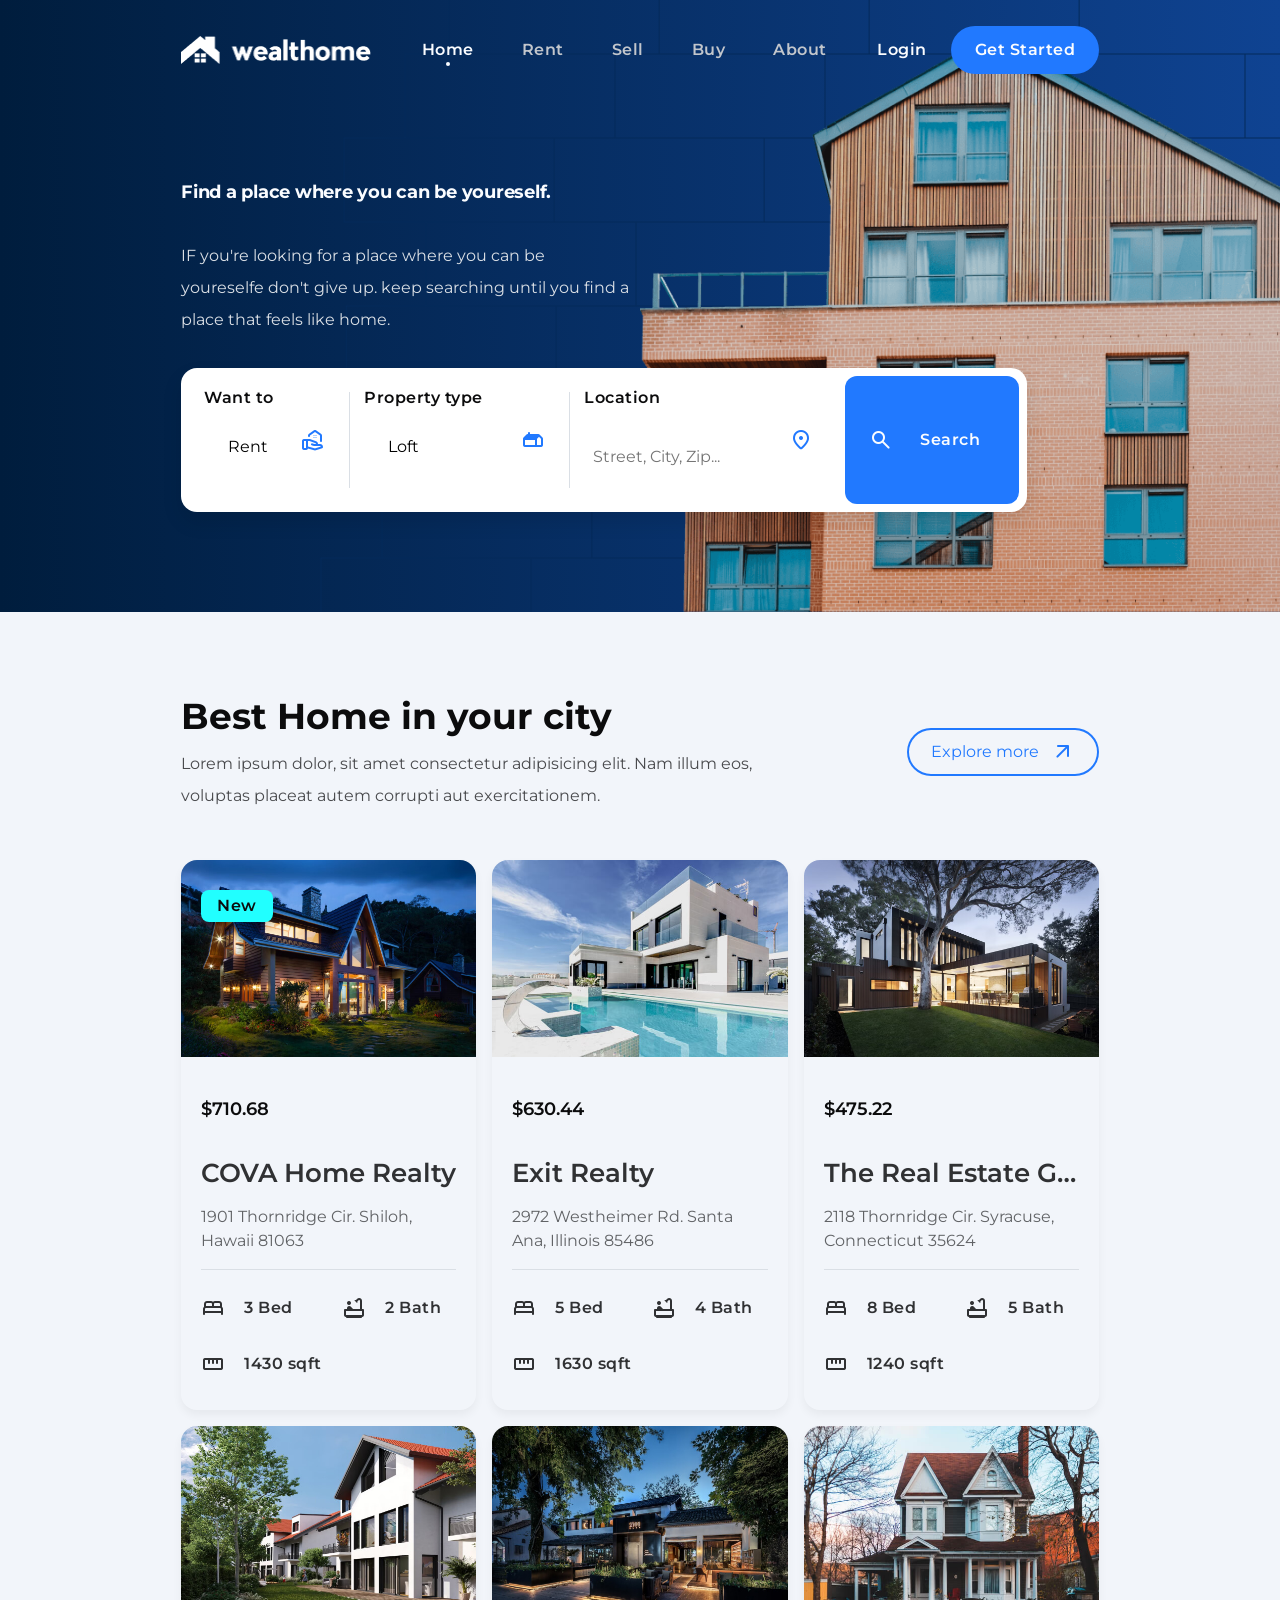
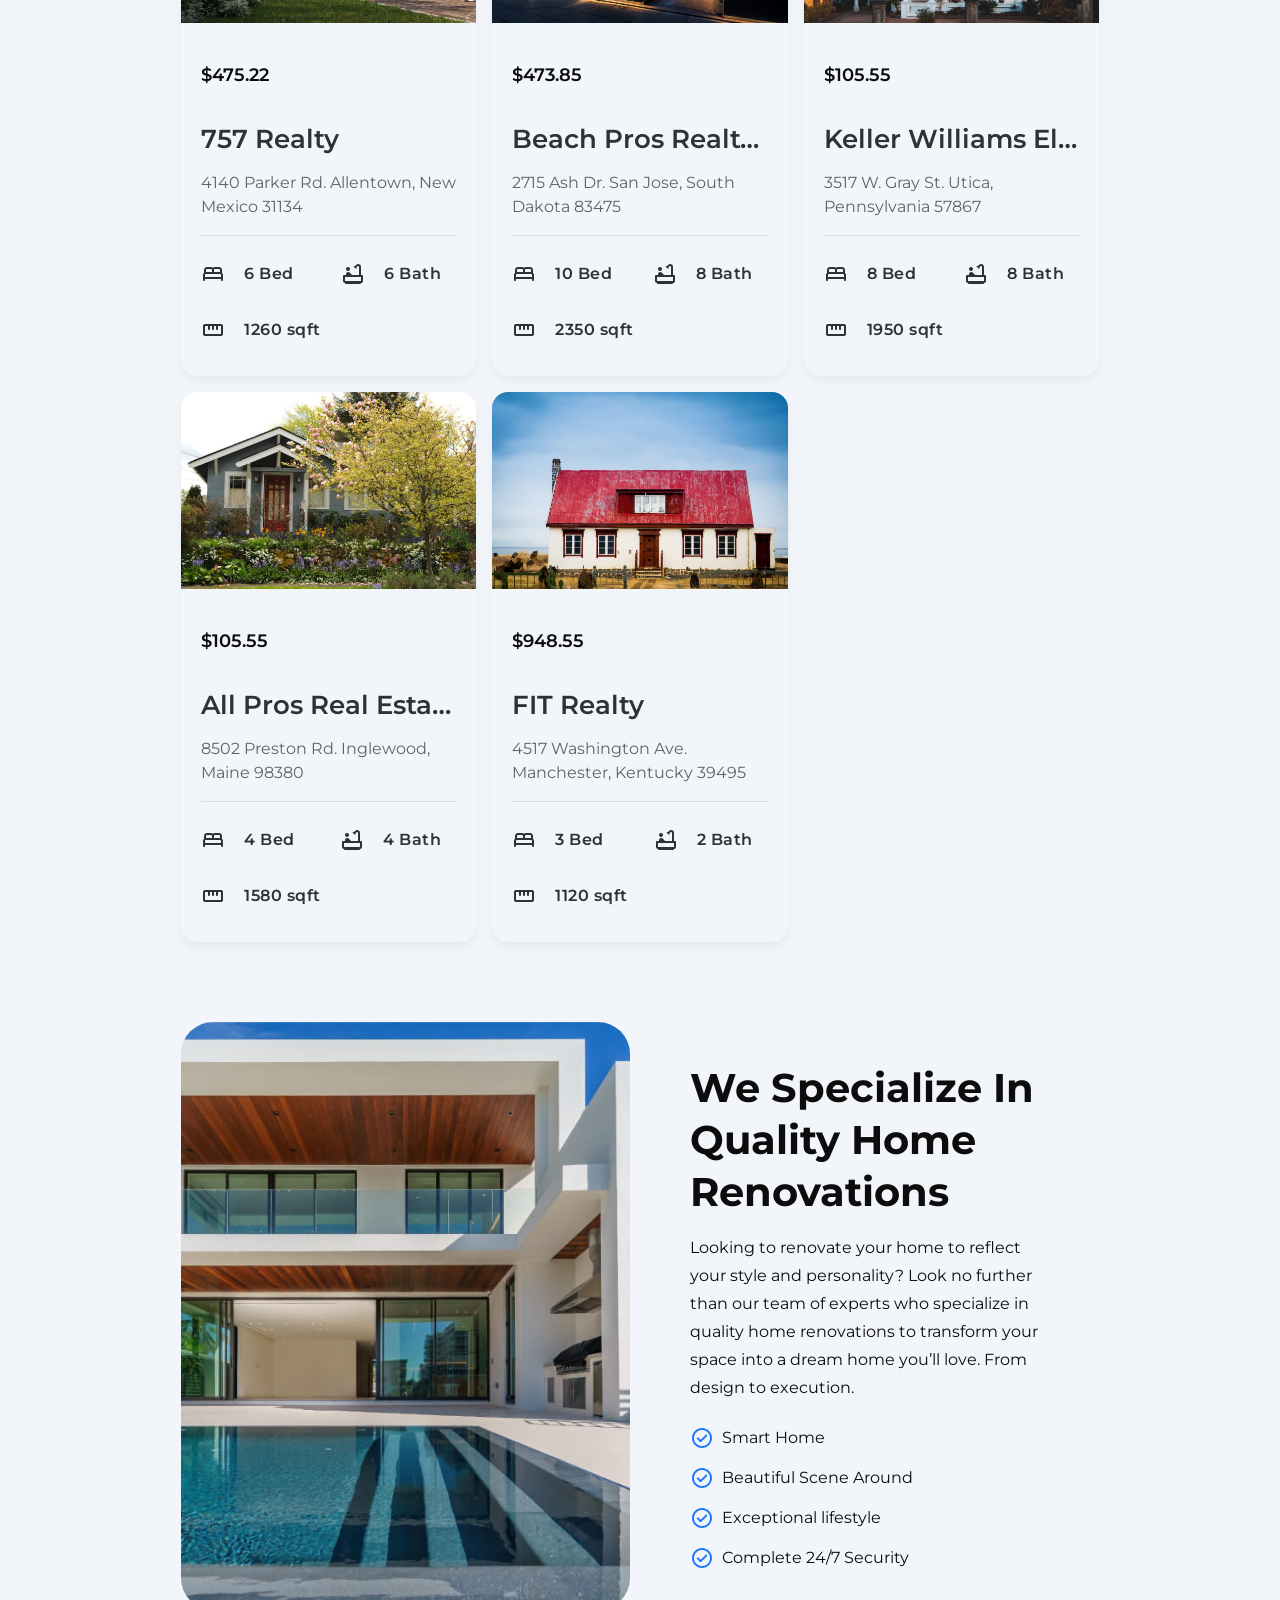
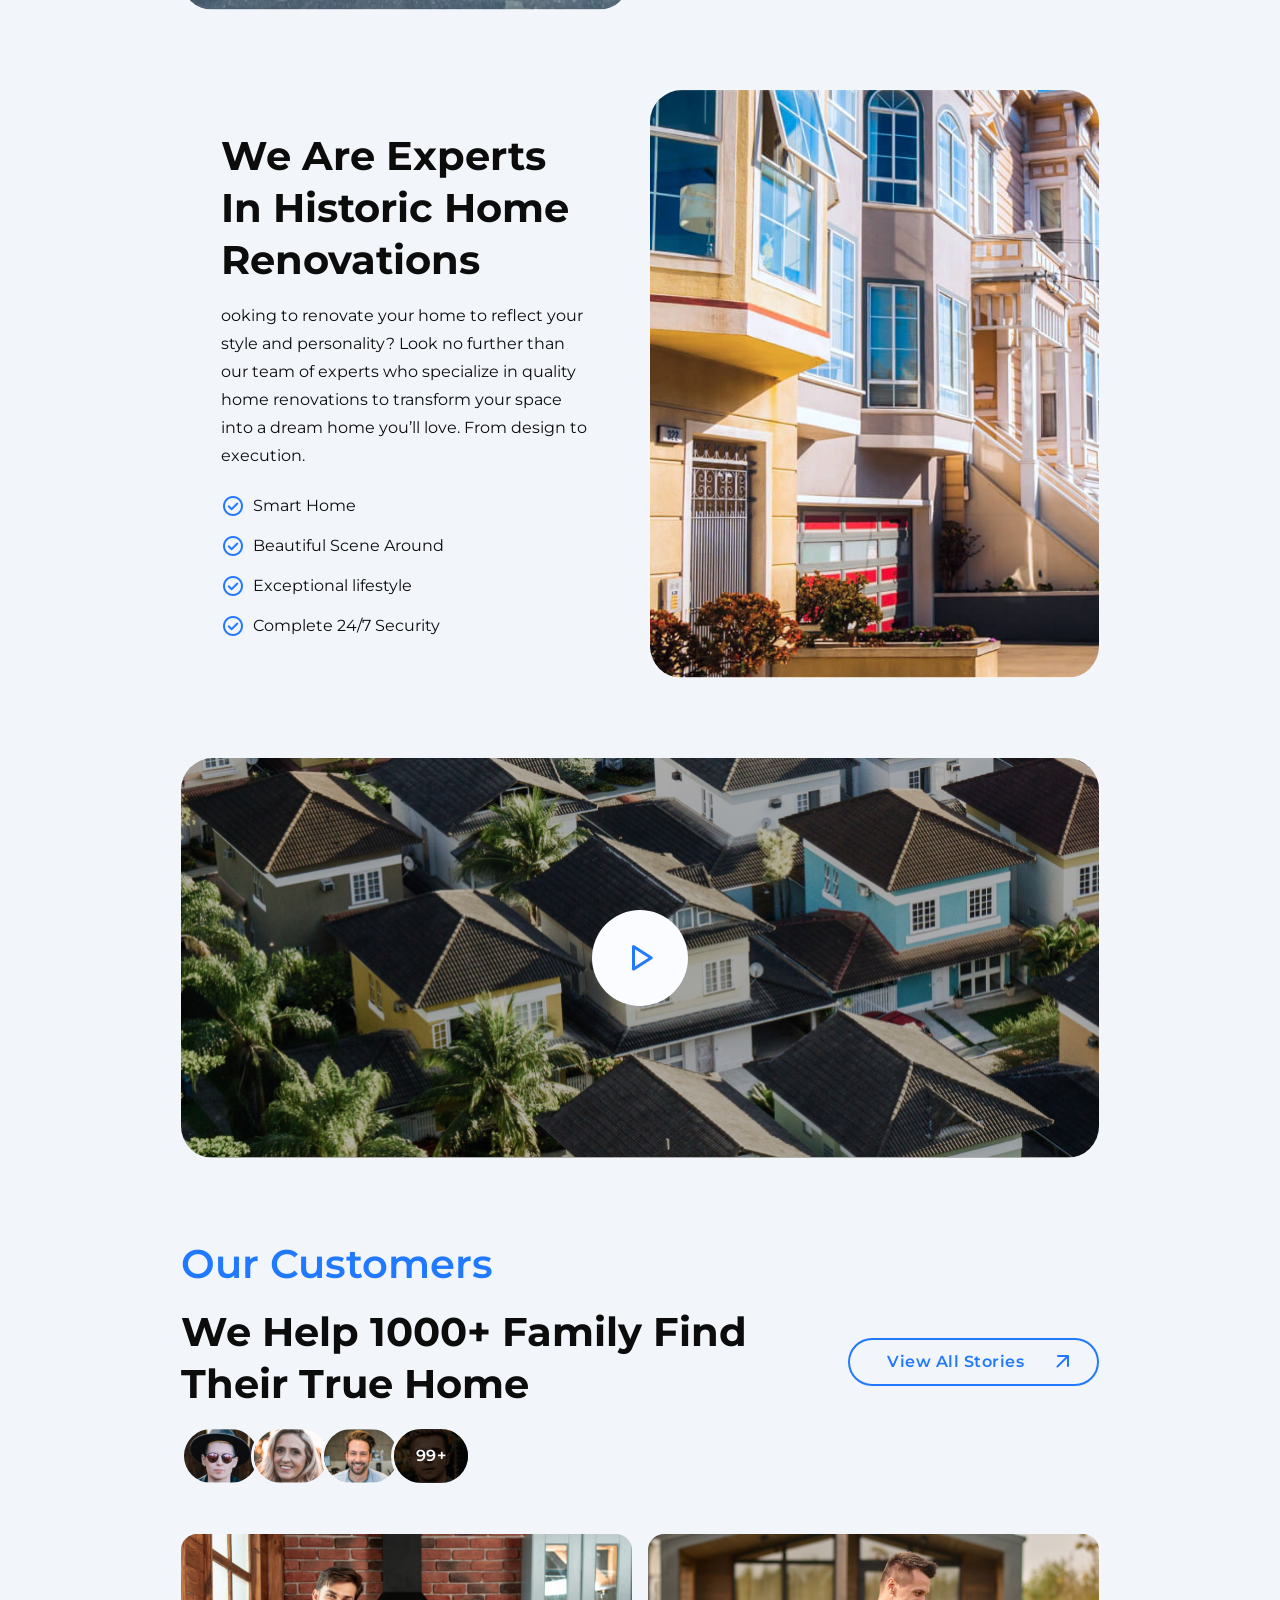
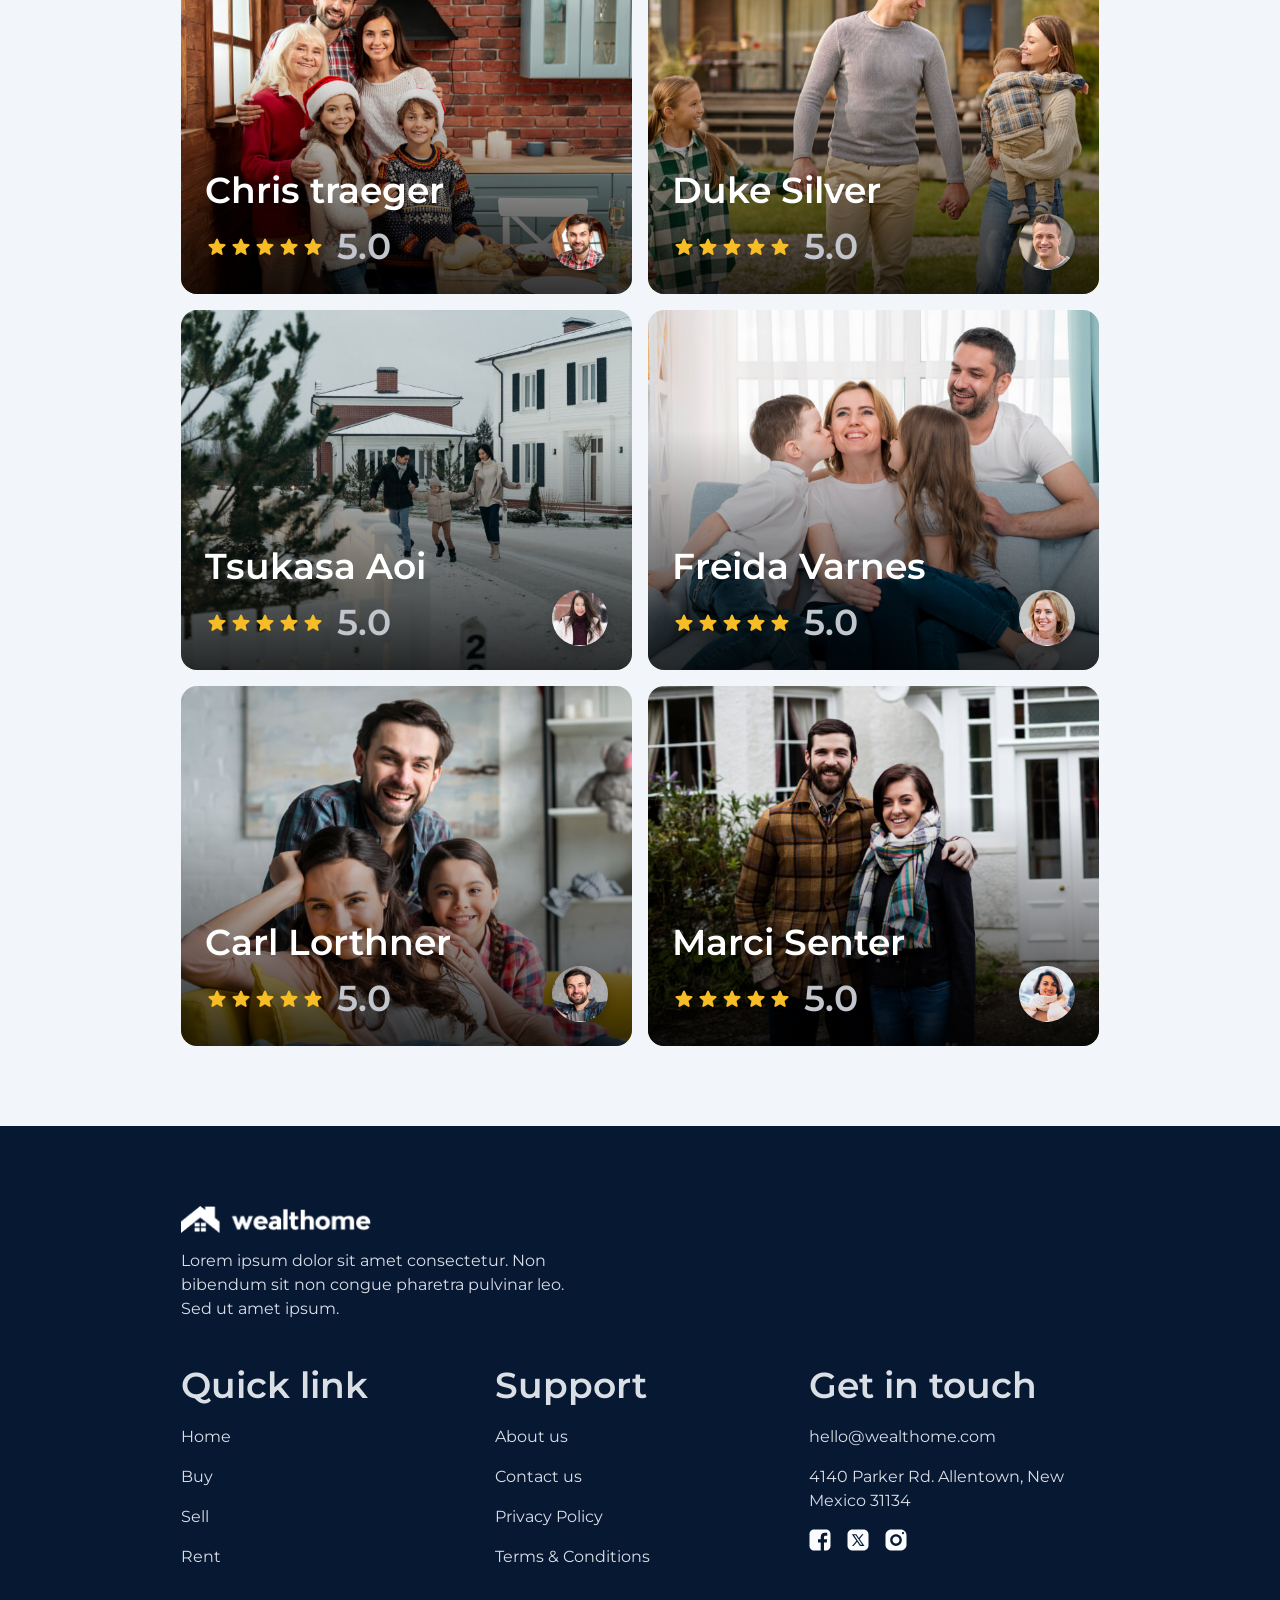
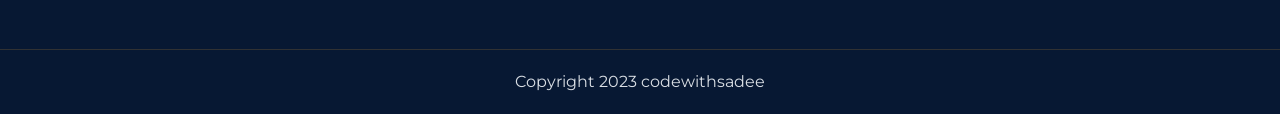
==== index.html @ 5493c401 "This is the new update of the site" ====
<!doctype html>
<html lang="en">
  <head>
    <meta charset="UTF-8" />
    <meta name="viewport" content="width=device-width, initial-scale=1.0" />
    <!--
    -Primary meta tags
    -->
    <title>WaltHome</title>
    <meta name="title" content="Wealthome" />
    <meta
      name="description"
      content="This is a realestate devloped by Mohammed Hamdy AKA:shena9y" />
    <!-- 
    - favicon
    -->
    <link rel="shortcut icon" href="favicon.svg" type="image/svg+xml" />
    <!-- 
    - google font link
    -->
    <link rel="preconnect" href="https://fonts.googleapis.com" />
    <link rel="preconnect" href="https://fonts.gstatic.com" crossorigin />
    <link
      href="https://fonts.googleapis.com/css2?family=Montserrat:wght@400;600;700&display=swap"
      rel="stylesheet" />
    <!-- 
      - google icon link
      -->
    <!-- 
      - custom css link
      -->
    <link rel="stylesheet" href="./assets/css/style.css" />
    <!-- 
    - custom js file
    -->
    <script src="./assets/js/script.js" defer></script>

    <!-- 
    - preload images
    -->
    <link
      rel="stylesheet"
      href="https://fonts.googleapis.com/css2?family=Material+Symbols+Rounded:opsz,wght,FILL,GRAD@24,400,0..1,0" />
  </head>
  <body>
    <!-- 
    - #HEADER
    -->
    <header class="header" data-header>
      <div class="container">
        <a href="#" class="logo">
          <img
            src="./assets/images/logo.png"
            width="190"
            height="28"
            alt="wealthome" />
        </a>
        <nav class="navbar" data-navbar>
          <ul class="navbar-list">
            <li>
              <a href="#" class="navbar-link label-medium active">Home</a>
            </li>
            <li>
              <a href="#" class="navbar-link label-medium">Rent</a>
            </li>
            <li>
              <a href="#" class="navbar-link label-medium">Sell</a>
            </li>
            <li>
              <a href="#" class="navbar-link label-medium">Buy</a>
            </li>
            <li>
              <a href="#" class="navbar-link label-medium">About</a>
            </li>
          </ul>
          <div class="navbar-wrapper">
            <a href="#" class="btn-link label-medium">Login</a>
            <a href="#" class="btn btn-fill label-medium">Get Started</a>
          </div>
        </nav>
        <button
          class="nav-toggle-btn icon-btn"
          aria-label="toggle navbar"
          data-nav-toggler>
          <span class="material-symbols-rounded open" aria-hidden="true"
            >menu</span
          >
          <span class="material-symbols-rounded close" aria-hidden="true"
            >close</span
          >
        </button>
      </div>
    </header>

    <main>
      <article>
        <!-- 
        - #HERO
        -->

        <section class="hero">
          <div class="container">
            <div class="hero-content">
              <h1 class="headline-large hero-title">
                Find a place where you can be youreself.
              </h1>
              <p class="body-large hero-text">
                IF you're looking for a place where you can be youreselfe don't
                give up. keep searching until you find a place that feels like
                home.
              </p>
              <form action="./" method="get" class="search-bar">
                <label class="search-item">
                  <span class="label-medium label">
                    Want to
                    <select
                      name="want-to"
                      class="search-item-field body-medium">
                      <option value="buy" selected>Buy</option>
                      <option value="sell" selected>Sell</option>
                      <option value="rent" selected>Rent</option>
                    </select>

                    <span class="material-symbols-rounded" aria-hidden="true">
                      real_estate_agent
                    </span>
                  </span>
                </label>

                <label class="search-item">
                  <span class="label-medium label">
                    Property type
                    <select
                      name="property-type"
                      class="search-item-field body-medium">
                      <option value="any" selected>Any</option>
                      <option value="apartments" selected>Apartments</option>
                      <option value="villa" selected>Villa</option>
                      <option value="townhome" selected>Townhome</option>
                      <option value="villa" selected>Villa</option>
                      <option value="bungalow" selected>Bungalow</option>
                      <option value="loft" selected>Loft</option>
                    </select>

                    <span class="material-symbols-rounded" aria-hidden="true"
                      >gite</span
                    >
                  </span>
                </label>
                <label class="search-item">
                  <span class="label-medium label">Location</span>
                  <input
                    type="text"
                    name="location"
                    placeholder="Street, City, Zip..."
                    class="search-item-field body-medium" />

                  <span class="material-symbols-rounded" aria-hidden="true"
                    >location_on</span
                  >
                </label>
                <button type="submit" class="search-btn">
                  <span class="material-symbols-rounded" aria-hidden="true"
                    >search</span
                  >

                  <span class="label-medium">Search</span>
                </button>
              </form>
            </div>
            <img
              src="./assets/images/hero.png"
              width="816"
              height="659"
              role="presentation"
              alt=""
              class="hero-banner" />
            <img
              src="./assets/images/bg-pattern.png"
              width="1240"
              height="840"
              role="presentation"
              alt=""
              class="bg-pattern" />
          </div>
        </section>

        <!-- 
        - #PROPERTY SECTION
        -->

        <section class="section property" aria-labelledby="property-label">
          <div class="container">
            <div class="title-wrapper">
              <div>
                <h2 class="section-title headline-small">
                  Best Home in your city
                </h2>
                <p class="section-text body-large">
                  Lorem ipsum dolor, sit amet consectetur adipisicing elit. Nam
                  illum eos, voluptas placeat autem corrupti aut exercitationem.
                </p>
              </div>
              <a href="#" class="btn btn-outline">
                <span class="label-meidum">Explore more</span>
                <span class="material-symbols-rounded" aria-hidden="true">
                  arrow_outward
                </span>
              </a>
            </div>

            <div class="property-list">
              <div class="card">
                <div class="card-banner">
                  <figure
                    class="img-holder"
                    style="--width: 585; --height: 390">
                    <img
                      src="./assets/images/property-1.jpg"
                      width="585"
                      height="390"
                      alt="COVA home Realty"
                      class="img-cover" />
                  </figure>
                  <span class="badge label-medium">New</span>
                  <button
                    class="icon-btn fav-btn"
                    aria-label="add to favorite"
                    data-toggle-btn>
                    <span class="material-symbols-rounded" aria-hidden="true">
                      favorite
                    </span>
                  </button>
                </div>
                <div class="card-content">
                  <span class="title-large">$710.68</span>
                  <h3>
                    <a href="#" class="title-small card-title">
                      COVA Home Realty
                    </a>
                    <address class="body-medium card-text">
                      1901 Thornridge Cir. Shiloh, Hawaii 81063
                    </address>
                    <div class="card-meta-list">
                      <div class="meta-item">
                        <span
                          class="material-symbols-rounded meta-icon"
                          aria-hidden="true">
                          bed
                        </span>
                        <span class="meta-text label-medium">3 Bed</span>
                      </div>
                      <div class="meta-item">
                        <span
                          class="material-symbols-rounded meta-icon"
                          aria-hidden="true">
                          bathtub
                        </span>
                        <span class="meta-text label-medium">2 Bath</span>
                      </div>
                      <div class="meta-item">
                        <span
                          class="material-symbols-rounded meta-icon"
                          aria-hidden="true">
                          straighten
                        </span>
                        <span class="meta-text label-medium">1430 sqft </span>
                      </div>
                    </div>
                  </h3>
                </div>
              </div>
              <div class="card">
                <div class="card-banner">
                  <figure
                    class="img-holder"
                    style="--width: 585; --height: 390">
                    <img
                      src="./assets/images/property-2.jpg"
                      width="585"
                      height="390"
                      alt="Exit Realty"
                      class="img-cover" />
                  </figure>

                  <button
                    class="icon-btn fav-btn"
                    aria-label="add to favorite"
                    data-toggle-btn>
                    <span class="material-symbols-rounded" aria-hidden="true">
                      favorite
                    </span>
                  </button>
                </div>
                <div class="card-content">
                  <span class="title-large">$630.44</span>
                  <h3>
                    <a href="#" class="title-small card-title"> Exit Realty </a>
                    <address class="body-medium card-text">
                      2972 Westheimer Rd. Santa Ana, Illinois 85486
                    </address>
                    <div class="card-meta-list">
                      <div class="meta-item">
                        <span
                          class="material-symbols-rounded meta-icon"
                          aria-hidden="true">
                          bed
                        </span>
                        <span class="meta-text label-medium">5 Bed</span>
                      </div>
                      <div class="meta-item">
                        <span
                          class="material-symbols-rounded meta-icon"
                          aria-hidden="true">
                          bathtub
                        </span>
                        <span class="meta-text label-medium">4 Bath</span>
                      </div>
                      <div class="meta-item">
                        <span
                          class="material-symbols-rounded meta-icon"
                          aria-hidden="true">
                          straighten
                        </span>
                        <span class="meta-text label-medium">1630 sqft </span>
                      </div>
                    </div>
                  </h3>
                </div>
              </div>
              <div class="card">
                <div class="card-banner">
                  <figure
                    class="img-holder"
                    style="--width: 585; --height: 390">
                    <img
                      src="./assets/images/property-3.jpg"
                      width="585"
                      height="390"
                      alt="The Real Estate Group"
                      class="img-cover" />
                  </figure>

                  <button
                    class="icon-btn fav-btn"
                    aria-label="add to favorite"
                    data-toggle-btn>
                    <span class="material-symbols-rounded" aria-hidden="true">
                      favorite
                    </span>
                  </button>
                </div>
                <div class="card-content">
                  <span class="title-large">$475.22</span>
                  <h3>
                    <a href="#" class="title-small card-title"
                      >The Real Estate Group
                    </a>
                    <address class="body-medium card-text">
                      2118 Thornridge Cir. Syracuse, Connecticut 35624
                    </address>
                    <div class="card-meta-list">
                      <div class="meta-item">
                        <span
                          class="material-symbols-rounded meta-icon"
                          aria-hidden="true">
                          bed
                        </span>
                        <span class="meta-text label-medium">8 Bed</span>
                      </div>
                      <div class="meta-item">
                        <span
                          class="material-symbols-rounded meta-icon"
                          aria-hidden="true">
                          bathtub
                        </span>
                        <span class="meta-text label-medium">5 Bath</span>
                      </div>
                      <div class="meta-item">
                        <span
                          class="material-symbols-rounded meta-icon"
                          aria-hidden="true">
                          straighten
                        </span>
                        <span class="meta-text label-medium">1240 sqft </span>
                      </div>
                    </div>
                  </h3>
                </div>
              </div>
              <div class="card">
                <div class="card-banner">
                  <figure
                    class="img-holder"
                    style="--width: 585; --height: 390">
                    <img
                      src="./assets/images/property-4.jpg"
                      width="585"
                      height="390"
                      alt="757 Realty"
                      class="img-cover" />
                  </figure>

                  <button
                    class="icon-btn fav-btn"
                    aria-label="add to favorite"
                    data-toggle-btn>
                    <span class="material-symbols-rounded" aria-hidden="true">
                      favorite
                    </span>
                  </button>
                </div>
                <div class="card-content">
                  <span class="title-large">$475.22</span>
                  <h3>
                    <a href="#" class="title-small card-title">757 Realty </a>
                    <address class="body-medium card-text">
                      4140 Parker Rd. Allentown, New Mexico 31134
                    </address>
                    <div class="card-meta-list">
                      <div class="meta-item">
                        <span
                          class="material-symbols-rounded meta-icon"
                          aria-hidden="true">
                          bed
                        </span>
                        <span class="meta-text label-medium">6 Bed</span>
                      </div>
                      <div class="meta-item">
                        <span
                          class="material-symbols-rounded meta-icon"
                          aria-hidden="true">
                          bathtub
                        </span>
                        <span class="meta-text label-medium">6 Bath</span>
                      </div>
                      <div class="meta-item">
                        <span
                          class="material-symbols-rounded meta-icon"
                          aria-hidden="true">
                          straighten
                        </span>
                        <span class="meta-text label-medium">1260 sqft </span>
                      </div>
                    </div>
                  </h3>
                </div>
              </div>
              <div class="card">
                <div class="card-banner">
                  <figure
                    class="img-holder"
                    style="--width: 585; --height: 390">
                    <img
                      src="./assets/images/property-5.jpg"
                      width="585"
                      height="390"
                      alt="Beach Pros Realty Inc."
                      class="img-cover" />
                  </figure>

                  <button
                    class="icon-btn fav-btn"
                    aria-label="add to favorite"
                    data-toggle-btn>
                    <span class="material-symbols-rounded" aria-hidden="true">
                      favorite
                    </span>
                  </button>
                </div>
                <div class="card-content">
                  <span class="title-large">$473.85</span>
                  <h3>
                    <a href="#" class="title-small card-title"
                      >Beach Pros Realty Inc.
                    </a>
                    <address class="body-medium card-text">
                      2715 Ash Dr. San Jose, South Dakota 83475
                    </address>
                    <div class="card-meta-list">
                      <div class="meta-item">
                        <span
                          class="material-symbols-rounded meta-icon"
                          aria-hidden="true">
                          bed
                        </span>
                        <span class="meta-text label-medium">10 Bed</span>
                      </div>
                      <div class="meta-item">
                        <span
                          class="material-symbols-rounded meta-icon"
                          aria-hidden="true">
                          bathtub
                        </span>
                        <span class="meta-text label-medium">8 Bath</span>
                      </div>
                      <div class="meta-item">
                        <span
                          class="material-symbols-rounded meta-icon"
                          aria-hidden="true">
                          straighten
                        </span>
                        <span class="meta-text label-medium">2350 sqft</span>
                      </div>
                    </div>
                  </h3>
                </div>
              </div>
              <div class="card">
                <div class="card-banner">
                  <figure
                    class="img-holder"
                    style="--width: 585; --height: 390">
                    <img
                      src="./assets/images/property-6.jpg"
                      width="585"
                      height="390"
                      alt="Keller Williams Elite Town Center"
                      class="img-cover" />
                  </figure>

                  <button
                    class="icon-btn fav-btn"
                    aria-label="add to favorite"
                    data-toggle-btn>
                    <span class="material-symbols-rounded" aria-hidden="true">
                      favorite
                    </span>
                  </button>
                </div>
                <div class="card-content">
                  <span class="title-large">$105.55</span>
                  <h3>
                    <a href="#" class="title-small card-title"
                      >Keller Williams Elite Town Center
                    </a>
                    <address class="body-medium card-text">
                      3517 W. Gray St. Utica, Pennsylvania 57867
                    </address>
                    <div class="card-meta-list">
                      <div class="meta-item">
                        <span
                          class="material-symbols-rounded meta-icon"
                          aria-hidden="true">
                          bed
                        </span>
                        <span class="meta-text label-medium">8 Bed</span>
                      </div>
                      <div class="meta-item">
                        <span
                          class="material-symbols-rounded meta-icon"
                          aria-hidden="true">
                          bathtub
                        </span>
                        <span class="meta-text label-medium">8 Bath</span>
                      </div>
                      <div class="meta-item">
                        <span
                          class="material-symbols-rounded meta-icon"
                          aria-hidden="true">
                          straighten
                        </span>
                        <span class="meta-text label-medium">1950 sqft</span>
                      </div>
                    </div>
                  </h3>
                </div>
              </div>
              <div class="card">
                <div class="card-banner">
                  <figure
                    class="img-holder"
                    style="--width: 585; --height: 390">
                    <img
                      src="./assets/images/property-7.jpg"
                      width="585"
                      height="390"
                      alt="All Pros Real Estate"
                      class="img-cover" />
                  </figure>

                  <button
                    class="icon-btn fav-btn"
                    aria-label="add to favorite"
                    data-toggle-btn>
                    <span class="material-symbols-rounded" aria-hidden="true">
                      favorite
                    </span>
                  </button>
                </div>
                <div class="card-content">
                  <span class="title-large">$105.55</span>
                  <h3>
                    <a href="#" class="title-small card-title"
                      >All Pros Real Estate
                    </a>
                    <address class="body-medium card-text">
                      8502 Preston Rd. Inglewood, Maine 98380
                    </address>
                    <div class="card-meta-list">
                      <div class="meta-item">
                        <span
                          class="material-symbols-rounded meta-icon"
                          aria-hidden="true">
                          bed
                        </span>
                        <span class="meta-text label-medium">4 Bed</span>
                      </div>
                      <div class="meta-item">
                        <span
                          class="material-symbols-rounded meta-icon"
                          aria-hidden="true">
                          bathtub
                        </span>
                        <span class="meta-text label-medium">4 Bath</span>
                      </div>
                      <div class="meta-item">
                        <span
                          class="material-symbols-rounded meta-icon"
                          aria-hidden="true">
                          straighten
                        </span>
                        <span class="meta-text label-medium">1580 sqft</span>
                      </div>
                    </div>
                  </h3>
                </div>
              </div>
              <div class="card">
                <div class="card-banner">
                  <figure
                    class="img-holder"
                    style="--width: 585; --height: 390">
                    <img
                      src="./assets/images/property-8.jpg"
                      width="585"
                      height="390"
                      alt="FIT Realty"
                      class="img-cover" />
                  </figure>

                  <button
                    class="icon-btn fav-btn"
                    aria-label="add to favorite"
                    data-toggle-btn>
                    <span class="material-symbols-rounded" aria-hidden="true">
                      favorite
                    </span>
                  </button>
                </div>
                <div class="card-content">
                  <span class="title-large">$948.55</span>
                  <h3>
                    <a href="#" class="title-small card-title">FIT Realty </a>
                    <address class="body-medium card-text">
                      4517 Washington Ave. Manchester, Kentucky 39495
                    </address>
                    <div class="card-meta-list">
                      <div class="meta-item">
                        <span
                          class="material-symbols-rounded meta-icon"
                          aria-hidden="true">
                          bed
                        </span>
                        <span class="meta-text label-medium">3 Bed</span>
                      </div>
                      <div class="meta-item">
                        <span
                          class="material-symbols-rounded meta-icon"
                          aria-hidden="true">
                          bathtub
                        </span>
                        <span class="meta-text label-medium">2 Bath</span>
                      </div>
                      <div class="meta-item">
                        <span
                          class="material-symbols-rounded meta-icon"
                          aria-hidden="true">
                          straighten
                        </span>
                        <span class="meta-text label-medium">1120 sqft</span>
                      </div>
                    </div>
                  </h3>
                </div>
              </div>
            </div>
          </div>
        </section>

        <!-- 
        #FEATURE
        -->

        <section class="section feature" aria-labelledby="feature-label">
          <div class="container">
            <figure class="feature-banner">
              <img
                src="./assets/images/feature-banner-1.jpg"
                width="1020"
                height="690"
                loading="lazy"
                class="img-cover"
                alt="feature-banner" />
            </figure>
            <div class="feature-content">
              <h2 class="headline-medium" id="feature-label">
                We Specialize In Quality Home Renovations
              </h2>
              <p class="body-large feature-text">
                Looking to renovate your home to reflect your style and
                personality? Look no further than our team of experts who
                specialize in quality home renovations to transform your space
                into a dream home you’ll love. From design to execution.
              </p>
              <ul class="feature-list">
                <li class="feature-item">
                  <span
                    class="material-symbols-rounded feature-icon"
                    aria-hidden="true">
                    check_circle
                  </span>
                  <span class="body-medium"> Smart Home </span>
                </li>
                <li class="feature-item">
                  <span
                    class="material-symbols-rounded feature-icon"
                    aria-hidden="true">
                    check_circle
                  </span>
                  <span class="body-medium"> Beautiful Scene Around </span>
                </li>
                <li class="feature-item">
                  <span
                    class="material-symbols-rounded feature-icon"
                    aria-hidden="true">
                    check_circle
                  </span>
                  <span class="body-medium"> Exceptional lifestyle </span>
                </li>
                <li class="feature-item">
                  <span
                    class="material-symbols-rounded feature-icon"
                    aria-hidden="true">
                    check_circle
                  </span>
                  <span class="body-medium"> Complete 24/7 Security </span>
                </li>
              </ul>
            </div>
          </div>
        </section>

        <section
          class="section feature feature-2"
          aria-labelledby="feature-label-2">
          <div class="container">
            <figure class="feature-banner">
              <img
                src="./assets/images/feature-banner-2.jpg"
                width="1020"
                height="690"
                loading="lazy"
                class="img-cover"
                alt="feature-banner" />
            </figure>
            <div class="feature-content">
              <h2 class="headline-medium" id="feature-label-2">
                We Are Experts In Historic Home Renovations
              </h2>
              <p class="body-large feature-text">
                ooking to renovate your home to reflect your style and
                personality? Look no further than our team of experts who
                specialize in quality home renovations to transform your space
                into a dream home you’ll love. From design to execution.
              </p>
              <ul class="feature-list">
                <li class="feature-item">
                  <span
                    class="material-symbols-rounded feature-icon"
                    aria-hidden="true">
                    check_circle
                  </span>
                  <span class="body-medium"> Smart Home </span>
                </li>
                <li class="feature-item">
                  <span
                    class="material-symbols-rounded feature-icon"
                    aria-hidden="true">
                    check_circle
                  </span>
                  <span class="body-medium"> Beautiful Scene Around </span>
                </li>
                <li class="feature-item">
                  <span
                    class="material-symbols-rounded feature-icon"
                    aria-hidden="true">
                    check_circle
                  </span>
                  <span class="body-medium"> Exceptional lifestyle </span>
                </li>
                <li class="feature-item">
                  <span
                    class="material-symbols-rounded feature-icon"
                    aria-hidden="true">
                    check_circle
                  </span>
                  <span class="body-medium"> Complete 24/7 Security </span>
                </li>
              </ul>
            </div>
          </div>
        </section>

        <!-- 
        - #VIDEO
        -->

        <section class="section video">
          <div class="container">
            <div class="video-card">
              <button class="play-btn" aria-label="play video">
                <span class="material-symbols-rounded" aria-hidden="true">
                  play_arrow</span
                >
              </button>
            </div>
          </div>
        </section>

        <!-- 
        - #STORY
        -->

        <section class="section story">
          <div class="container">
            <div class="title-wrapper">
              <div>
                <p class="section-subtitle title-medium">Our Customers</p>
                <h2 class="section-title headline-medium">
                  We Help 1000+ Family Find Their True Home
                </h2>
                <ul class="avatar-list">
                  <li class="avatar">
                    <img
                      src="./assets/images/avatar-1.jpg"
                      width="120"
                      height="80"
                      loading="lazy"
                      alt="John smith"
                      class="img-cover" />
                  </li>
                  <li class="avatar">
                    <img
                      src="./assets/images/avatar-2.jpg"
                      width="120"
                      height="80"
                      loading="lazy"
                      alt="Jane smith"
                      class="img-cover" />
                  </li>
                  <li class="avatar">
                    <img
                      src="./assets/images/avatar-3.jpg"
                      width="120"
                      height="80"
                      loading="lazy"
                      alt="John smith"
                      class="img-cover" />
                  </li>
                  <li class="avatar">
                    <img
                      src="./assets/images/avatar-4.jpg"
                      width="120"
                      height="80"
                      loading="lazy"
                      alt="Jane smith"
                      class="img-cover" />
                    <div class="overlay-content">
                      <span class="label-medium">99+</span>
                    </div>
                  </li>
                </ul>
              </div>

              <a href="#" class="btn btn-outline">
                <span class="label-medium">View All Stories</span>
                <span class="material-symbols-rounded" aria-hidden="true"
                  >arrow_outward</span
                >
              </a>
            </div>
            <ul class="story-list">
              <li
                class="story-card"
                style="background-image: url(./assets/images/story-1.jpg)">
                <a href="#" class="overlay-content">
                  <div>
                    <h3 class="title-small">Chris traeger</h3>
                    <div class="rating-wrapper">
                      <span class="material-symbols-rounded" aria-hidden="true"
                        >star</span
                      >
                      <span class="material-symbols-rounded" aria-hidden="true"
                        >star</span
                      >
                      <span class="material-symbols-rounded" aria-hidden="true"
                        >star</span
                      >
                      <span class="material-symbols-rounded" aria-hidden="true"
                        >star</span
                      >
                      <span class="material-symbols-rounded" aria-hidden="true"
                        >star</span
                      >

                      <data value="5" class="title-small rating-text">5.0</data>
                    </div>
                  </div>

                  <figure class="card-avatar">
                    <img
                      src="./assets/images/story-avatar-1.jpg"
                      width="56"
                      height="56"
                      loading="lazy"
                      alt="Chris Traeger"
                      class="img-cover" />
                  </figure>
                </a>
              </li>
              <li
                class="story-card"
                style="background-image: url(./assets/images/story-2.jpg)">
                <a href="#" class="overlay-content">
                  <div>
                    <h3 class="title-small">Duke Silver</h3>
                    <div class="rating-wrapper">
                      <span class="material-symbols-rounded" aria-hidden="true"
                        >star</span
                      >
                      <span class="material-symbols-rounded" aria-hidden="true"
                        >star</span
                      >
                      <span class="material-symbols-rounded" aria-hidden="true"
                        >star</span
                      >
                      <span class="material-symbols-rounded" aria-hidden="true"
                        >star</span
                      >
                      <span class="material-symbols-rounded" aria-hidden="true"
                        >star</span
                      >

                      <data value="5" class="title-small rating-text">5.0</data>
                    </div>
                  </div>

                  <figure class="card-avatar">
                    <img
                      src="./assets/images/story-avatar-2.jpg"
                      width="56"
                      height="56"
                      loading="lazy"
                      alt="Duke Silver"
                      class="img-cover" />
                  </figure>
                </a>
              </li>
              <li
                class="story-card"
                style="background-image: url(./assets/images/story-3.jpg)">
                <a href="#" class="overlay-content">
                  <div>
                    <h3 class="title-small">Tsukasa Aoi</h3>
                    <div class="rating-wrapper">
                      <span class="material-symbols-rounded" aria-hidden="true"
                        >star</span
                      >
                      <span class="material-symbols-rounded" aria-hidden="true"
                        >star</span
                      >
                      <span class="material-symbols-rounded" aria-hidden="true"
                        >star</span
                      >
                      <span class="material-symbols-rounded" aria-hidden="true"
                        >star</span
                      >
                      <span class="material-symbols-rounded" aria-hidden="true"
                        >star</span
                      >

                      <data value="5" class="title-small rating-text">5.0</data>
                    </div>
                  </div>

                  <figure class="card-avatar">
                    <img
                      src="./assets/images/story-avatar-3.jpg"
                      width="56"
                      height="56"
                      loading="lazy"
                      alt="Tsukasa Aoi"
                      class="img-cover" />
                  </figure>
                </a>
              </li>
              <li
                class="story-card"
                style="background-image: url(./assets/images/story-4.jpg)">
                <a href="#" class="overlay-content">
                  <div>
                    <h3 class="title-small">Freida Varnes</h3>
                    <div class="rating-wrapper">
                      <span class="material-symbols-rounded" aria-hidden="true"
                        >star</span
                      >
                      <span class="material-symbols-rounded" aria-hidden="true"
                        >star</span
                      >
                      <span class="material-symbols-rounded" aria-hidden="true"
                        >star</span
                      >
                      <span class="material-symbols-rounded" aria-hidden="true"
                        >star</span
                      >
                      <span class="material-symbols-rounded" aria-hidden="true"
                        >star</span
                      >

                      <data value="5" class="title-small rating-text">5.0</data>
                    </div>
                  </div>

                  <figure class="card-avatar">
                    <img
                      src="./assets/images/story-avatar-4.jpg"
                      width="56"
                      height="56"
                      loading="lazy"
                      alt="Freida Varnes"
                      class="img-cover" />
                  </figure>
                </a>
              </li>
              <li
                class="story-card"
                style="background-image: url(./assets/images/story-5.jpg)">
                <a href="#" class="overlay-content">
                  <div>
                    <h3 class="title-small">Carl Lorthner</h3>
                    <div class="rating-wrapper">
                      <span class="material-symbols-rounded" aria-hidden="true"
                        >star</span
                      >
                      <span class="material-symbols-rounded" aria-hidden="true"
                        >star</span
                      >
                      <span class="material-symbols-rounded" aria-hidden="true"
                        >star</span
                      >
                      <span class="material-symbols-rounded" aria-hidden="true"
                        >star</span
                      >
                      <span class="material-symbols-rounded" aria-hidden="true"
                        >star</span
                      >

                      <data value="5" class="title-small rating-text">5.0</data>
                    </div>
                  </div>

                  <figure class="card-avatar">
                    <img
                      src="./assets/images/story-avatar-5.jpg"
                      width="56"
                      height="56"
                      loading="lazy"
                      alt="Carl Lorthner"
                      class="img-cover" />
                  </figure>
                </a>
              </li>
              <li
                class="story-card"
                style="background-image: url(./assets/images/story-6.jpg)">
                <a href="#" class="overlay-content">
                  <div>
                    <h3 class="title-small">Marci Senter</h3>
                    <div class="rating-wrapper">
                      <span class="material-symbols-rounded" aria-hidden="true"
                        >star</span
                      >
                      <span class="material-symbols-rounded" aria-hidden="true"
                        >star</span
                      >
                      <span class="material-symbols-rounded" aria-hidden="true"
                        >star</span
                      >
                      <span class="material-symbols-rounded" aria-hidden="true"
                        >star</span
                      >
                      <span class="material-symbols-rounded" aria-hidden="true"
                        >star</span
                      >

                      <data value="5" class="title-small rating-text">5.0</data>
                    </div>
                  </div>

                  <figure class="card-avatar">
                    <img
                      src="./assets/images/story-avatar-6.jpg"
                      width="56"
                      height="56"
                      loading="lazy"
                      alt="Marci Senter"
                      class="img-cover" />
                  </figure>
                </a>
              </li>
            </ul>
          </div>
        </section>
      </article>
    </main>

    <!-- 
    - #FOOTER
    -->

    <footer class="footer">
      <div class="footer-top">
        <div class="container">
          <div class="footer-brand">
            <a href="#" class="logo">
              <img
                src="./assets/images/logo.png"
                width="190"
                height="28"
                alt="Wealthome" />
            </a>
            <p class="body-medium footer-text">
              Lorem ipsum dolor sit amet consectetur. Non bibendum sit non
              congue pharetra pulvinar leo. Sed ut amet ipsum.
            </p>
          </div>
          <nav class="footer-nav" aria-labelledby="nav-label-2">
            <p class="title-small footer-list-title" id="nav-label-1">
              Quick link
            </p>
            <ul class="footer-list">
              <li>
                <a href="#" class="body-medium footer-link">Home</a>
              </li>
              <li>
                <a href="#" class="body-medium footer-link">Buy</a>
              </li>
              <li>
                <a href="#" class="body-medium footer-link">Sell</a>
              </li>
              <li>
                <a href="#" class="body-medium footer-link">Rent</a>
              </li>
            </ul>
          </nav>
          <nav class="footer-nav" aria-labelledby="nav-label-2">
            <p class="title-small footer-list-title" id="nav-label-2">
              Support
            </p>
            <ul class="footer-list">
              <li>
                <a href="#" class="body-medium footer-link">About us</a>
              </li>
              <li>
                <a href="#" class="body-medium footer-link">Contact us</a>
              </li>
              <li>
                <a href="#" class="body-medium footer-link">Privacy Policy</a>
              </li>
              <li>
                <a href="#" class="body-medium footer-link"
                  >Terms & Conditions</a
                >
              </li>
            </ul>
          </nav>
          <nav class="footer-nav" aria-labelledby="nav-label-3">
            <p class="title-small footer-list-title" id="nav-label-3">
              Get in touch
            </p>
            <ul class="footer-list">
              <li>
                <a href="" class="body-medium footer-link"
                  >hello@wealthome.com</a
                >
              </li>

              <li>
                <address class="address body-medium">
                  4140 Parker Rd. Allentown, New Mexico 31134
                </address>
              </li>
              <li>
                <ul class="social-list">
                  <li>
                    <a href="#" class="social-link">
                      <img src="./assets/images/facebook.svg" alt="facebook" />
                    </a>
                  </li>
                  <li>
                    <a href="#" class="social-link">
                      <img src="./assets/images/twitter.svg" alt="twitter" />
                    </a>
                  </li>
                  <li>
                    <a href="#" class="social-link">
                      <img src="./assets/images/insta.svg" alt="instagram" />
                    </a>
                  </li>
                </ul>
              </li>
            </ul>
          </nav>
        </div>
      </div>

      <div class="footer-bottom">
        <div class="container">
          <p class="copyright body-medium">Copyright 2023 codewithsadee</p>
        </div>
      </div>
    </footer>
  </body>
</html>
---- assets/css/style.css ----
/*-----------------------------------*\
  #style.css
\*-----------------------------------*/

/**
 * copyright 2023 codewithsadee
 */

/*-----------------------------------*\
  #CUSTOM PROPERTY
\*-----------------------------------*/
:root {
  /* 
  - color
  */
  --white: #ffffff;
  --yellow: #f6bd26;
  --primary-100: #2179ff;
  --primary-90: #1e6de5;
  --primary-80: #1b61cc;
  --primary-70: #1755b2;
  --primary-40: #0d3166;
  --primary-20: #071833;
  --secondary-100: #21ffff;
  --secondary-20: #073333;
  --neutral-100: #fafcff;
  --neutral-98: #f2f5fa;
  --neutral-95: #e9ecf2;
  --neutral-90: #dadfe5;
  --neutral-80: #c2c6cc;
  --neutral-60: #919499;
  --neutral-50: #797c80;
  --neutral-40: #616366;
  --neutral-30: #494a4d;
  --neutral-20: #303133;
  --neutral-10: #18191a;
  --neutral-5: #0c0c0d;
  --error-100: #ff2134;
  /* 
  - gradient
  */
  --gradient: linear-gradient(270deg, #0f4392 0%, #001d3d 100%);
  /* 
  - TYPOGRAPHY
  */
  /* font family */
  --font-primary: "Montserrat", sans-serif;
  /* font-size */
  --fs-base: 62.5%;
  --fs-headline-large: 3.6rem;
  --fs-headline-medium: 2.8rem;
  --fs-headline-small: 2.8rem;
  --fs-title-large: 2.2rem;
  --fs-title-medium: 2rem;
  --fs-title-small: 1.8rem;
  --fs-body-large: 1.6rem;
  --fs-body-medium: 1.6rem;
  --fs-label-large: 1.6rem;
  --fs-label-medium: 1.4rem;
  /* Line height */
  --lh-headline-large: 44px;
  --lh-headline-medium: 36px;
  --lh-headline-small: 36px;
  --lh-title-large: 28px;
  --lh-title-medium: 24px;
  --lh-title-small: 24px;
  --lh-body-large: 24px;
  --lh-body-medium: 24px;
  --lh-label-large: 24px;
  --lh-label-medium: 20px;
  /* Font weight */
  --weight-bold: 700;
  --weight-semiBold: 600;
  --weight-regular: 400;
  /* Letter spacing */
  --traking-n-025: -0.25px;
  --traking-p-05: 0.5px;

  /* 
  - Border Radius
  */
  --radius-small: 8px;
  --radius-medium: 12px;
  --radius-large: 16px;
  --radius-extra-large: 32px;
  --radius-full: 1000px;
  --radius-circle: 50%;
  /* 
  - Box Shadow
  */
  --shadow-1: 0px 2px 4px 0px #00000033;
  --shadow-2: 0px 5px 10px 0px #0000000d;
  --shadow-3: 0px 5px 10px 0px #00000033;
  --shadow-4: 0px 10px 20px 0px #0000001a;
  /* 
  - Transition
  */
  --transition-easing-quick: cubic-bezier(0, 0.7, 0.3, 1);
  --transition-duration-quick: 200ms;
  --transition-duration-smooth: 500ms;
}
/*-----------------------------------*\
  #RESET
\*-----------------------------------*/
*,
*::before,
*::after {
  margin: unset;
  padding: unset;
  box-sizing: border-box;
}
li {
  list-style: none;
}
a,
img,
span,
input,
select,
button {
  display: block;
}
a {
  color: inherit;
  text-decoration: none;
}
img {
  height: auto;
}
input,
button,
select {
  background: none;
  border: none;
  font: inherit;
}
button {
  cursor: pointer;
}
input,
select {
  width: 100%;
  outline: none;
}
address {
  font-style: normal;
}
select {
  appearance: none;
  -webkit-appearance: none;
  -moz-appearance: none;
}
html {
  font-family: var(--font-primary);
  font-size: var(--fs-base);
  scroll-behavior: smooth;
}
body {
  background-color: var(--neutral-98);
  color: var(--neutral-5);
  font-size: var(--fs-body-medium);
  line-height: var(--lh-body-medium);
  height: 500vh;
}
::-webkit-scrollbar {
  width: 12px;
}
::-webkit-scrollbar-rack {
  background-color: var(--neutral-90);
}
::-webkit-scrollbar-thumb {
  background-color: var(--neutral-60);
  border-radius: 4px;
}
/*--------------
---------------------*\
  #TYPOGRAPHY
\*-----------------------------------*/
.headline-large {
  font-size: var(--fs-headline-large);
  line-height: var(--lh-headline-large);
  font-weight: var(--weight-bold);
  letter-spacing: var(--traking-n-025);
}
.headline-medium {
  font-size: var(--fs-headline-medium);
  line-height: var(--lh-headline-medium);
  font-weight: var(--weight-bold);
}
.headline-small {
  font-size: var(--fs-headline-small);
  line-height: var(--lh-headline-small);
  font-weight: var(--weight-bold);
}
.title-large {
  font-size: var(--fs-headline-large);
  line-height: var(--lh-headline-large);
  font-weight: var(--weight-semiBold);
}
.title-medium {
  font-size: var(--fs-headline-medium);
  line-height: var(--lh-headline-medium);
  font-weight: var(--weight-semiBold);
}
.title-small {
  font-size: var(--fs-headline-small);
  line-height: var(--lh-headline-small);
  font-weight: var(--weight-semiBold);
}
.body-large {
  font-size: var(--fs-body-large);
  line-height: var(--lh-body-large);
  font-weight: var(--weight-regular);
}
.body-medium {
  font-size: var(--fs-body-medium);
  line-height: var(--lh-body-medium);
  font-weight: var(--weight-regular);
}
.label-medium {
  font-size: var(--fs-body-medium);
  line-height: var(--lh-body-medium);
  font-weight: var(--weight-semiBold);
  letter-spacing: var(--traking-p-05);
  padding: 0 15px;
  margin: 10px 0;
}
/*-----------------------------------*\
  #REUSED STYLE
\*-----------------------------------*/
.material-symbols-rounded {
  display: block;
  width: 1em;
  height: 1em;
  overflow: hidden;
  font-variation-settings:
    "FILL" 0,
    "wght" 400,
    "GRAD" 0,
    "opsz" 24;
}
.container {
  padding-inline: 16px;
  max-width: 580px;
  width: 100%;
  margin-inline: auto;
}

.section {
  padding-block-end: 60px;
}
.title-wrapper {
  margin-block-end: 32px;
}
.img-holder {
  aspect-ratio: var(--width) / var(--height);
  background-color: var(--neutral-80);
  overflow: hidden;
}
.img-cover {
  width: 100%;
  height: 100%;
  object-fit: cover;
}

/*-----------------------------------*\
  #COMPONENT
\*-----------------------------------*/
.btn {
  display: flex;
  align-items: center;
  justify-content: center;
  gap: 12px;
  height: 48px;
  padding-inline: 24px;
  border-radius: var(--radius-full);
  max-width: max-content;
  transition: var(--transition-duration-quick) var(--transition-easing-quick);
}
.btn-fill {
  background-color: var(--primary-100);
  color: var(--neutral-100);
}
.btn-fill:where(:hover, :focus) {
  background-color: var(--primary-90);
  box-shadow: var(--shadow-1);
}
.btn-fill:where(:active, :focus-visible) {
  background-color: var(--primary-80);
}
.btn-outline {
  color: var(--primary-100);
  box-shadow: inset 0 0 0 2px var(--primary-100);
}
.btn-outline:where(:hover, :focus, :focus-visible) {
  color: var(--neutral-100);
}
.btn-outline:hover {
  background-color: var(--primary-100);
}
.btn-outline:focus {
  background-color: var(--primary-90);
}
.btn-outline:where(:active, :focus-visible) {
  background-color: var(--primary-80);
}

/* ICON BTN */
.icon-btn {
  height: 40px;
  width: 40px;
  display: grid;
  place-items: center;
  background-color: var(--neutral-100);
  color: var(--neutral-10);
  border-radius: var(--radius-small);
  box-shadow: var(--shadow-3);
  transition: var(--transition-duration-quick) var(--transition-easing-quick);
}
.icon-btn:where(:hover, :focus-visible) {
  background-color: var(--neutral-90);
}

/* 
 - BADGER
*/

.badge {
  height: 32px;
  max-width: max-content;
  display: grid;
  place-items: center;
  padding-inline: 16px;
  background-color: var(--secondary-100);
  border-radius: var(--radius-small);
  box-shadow: var(--shadow-3);
}

/* 
- CARD
*/

.card {
  border-radius: var(--radius-large);
  overflow: hidden;
  box-shadow: var(--shadow-2);
  transition: var(--transition-duration-quick) var(--transition-easing-quick);
}

.card:where(:hover, :focus-within) {
  box-shadow: var(--shadow-4);
}

.card-banner {
  position: relative;
}
.card-banner .img-cover {
  transition: var(--transition-duration-smooth) var(--transition-easing-quick);
}
.card:where(:hover, :focus-within) .img-cover {
  scale: 1.05;
  rotate: 2deg;
}

.card :where(.badge, .icon-btn) {
  position: absolute;
  top: 20px;
}

.card .badge {
  left: 20px;
}

.card .icon-btn {
  right: 20px;
  opacity: 0;
  visibility: hidden;
  scale: 0.8;
  transition: var(--transition-duration-quick) var(--transition-easing-quick);
}
.fav-btn {
  color: var(--error-100);
}
.fav-btn.active .material-symbols-rounded {
  font-variation-settings: "FILL" 1;
}

.card:where(:hover, :focus-within) .icon-btn {
  scale: 1;
  opacity: 1;
  visibility: visible;
}

.card-content {
  padding: 20px 20px 24px;
}
.card-title {
  font-size: 26px;
  margin-block: 8px;
  color: var(--neutral-20);
  white-space: nowrap;
  overflow: hidden;
  text-overflow: ellipsis;
  transition: var(--transition-duration-quick) var(--transition-easing-quick);
}

.card-title:where(:hover, :focus-visible) {
  color: var(--primary-100);
}

.card-text {
  color: var(--neutral-40);
}

.card-meta-list {
  padding-block-start: 16px;
  margin-block-start: 16px;
  border-block-start: 1px solid var(--neutral-90);
  display: flex;
  justify-content: space-between;
  align-items: center;
  flex-wrap: wrap;
  gap: 12px;
}

.card .meta-item {
  display: flex;
  align-items: center;
  gap: 4px;
  color: var(--neutral-20);
}

/*-----------------------------------*\
  #HEADER
\*-----------------------------------*/
.header {
  position: fixed;
  top: 0;
  left: 0;
  width: 100%;
  height: 100px;
  z-index: 4;
}
.header.active {
  animation: slide_in 500ms ease forwards;
  height: 72px;
  background-color: var(--primary-40);
}
@keyframes slide_in {
  0% {
    transform: translateY(-100%);
  }
  100% {
    transform: translateY(0);
  }
}
.header .container {
  position: relative;
  display: flex;
  justify-content: space-between;
  align-items: center;
  height: 100%;
}

.nav-toggle-btn .close,
.nav-toggle-btn.active .open {
  display: none;
}
.nav-toggle-btn .open,
.nav-toggle-btn.active .close {
  display: block;
}
.navbar {
  position: absolute;
  top: 85%;
  right: 16px;
  background-color: var(--neutral-100);
  min-width: 260px;
  padding: 20px;
  border-radius: var(--radius-large);
  visibility: hidden;
  opacity: 0;
  scale: 0.4;
  transition: var(--transition-duration-quick) var(--transition-easing-quick);
  box-shadow: var(--shadow-1);
  transform-origin: top right;
  z-index: 4;
}
.navbar .btn {
  margin-top: 10px;
}

.navbar.active {
  visibility: visible;
  opacity: 1;
  scale: 1;
}

.navbar,
.navbar-list,
.navbar-wrapper {
  display: grid;
  gap: 8px;
}
.navbar-link,
.btn-link {
  color: var(--neutral-30);
  padding: 6px 12px;
  transition: var(--transition-duration-quick) var(--transition-easing-quick);
}
.btn-link {
  border-block-start: 1px solid var(--neutral-90);
  padding-block-start: 14px;
}
:is(.navbar-link, .btn-link):is(:hover, :focus-visible),
.navbar-link.active {
  color: var(--primary-100);
}
.navbar .btn {
  min-width: 100%;
}
/*-----------------------------------*\
  #HERO
\*-----------------------------------*/

.hero-banner {
  display: none;
}
.hero {
  position: relative;
  background-image: var(--gradient);
  color: var(--neutral-90);
  padding-block: 130px 60px;
  overflow: hidden;
  isolation: isolate;
}
.hero-title {
  color: var(--neutral-100);
}
.hero-text {
  margin-block: 16px 32px;
}
.search-bar {
  background-color: var(--white);
  display: grid;
  padding: 8px;
  gap: 8px;
  border-radius: 16px;
  box-shadow: var(--shadow-4);
}
.search-item {
  position: relative;
  color: var(--neutral-50);
}
.search-item .search-item-field {
  height: 50px;
  padding: 5px 16px 12px;
  border-radius: var(--radius-medium);
  transition: var(--transition-duration-quick) var(--transition-easing-quick);
  cursor: pointer;
}
.search-item .search-item-field:where(:hover, :focus) {
  background-color: var(--neutral-95);
}

.search-item:where(.label, .material-symbols-rounded) {
  position: absolute;
  pointer-events: none;
}
.search-item .label {
  top: 12px;
  left: 16px;
  color: var(--neutral-5);
}
.search-item .material-symbols-rounded {
  position: absolute;
  top: 50%;
  right: 16px;
  translate: 0 -50%;
  color: var(--primary-100);
}

.search-btn {
  background: var(--primary-100);
  color: var(--neutral-100);
  display: flex;
  justify-content: center;
  align-items: center;
  height: 64px;
  padding-inline: 24px;
  gap: 12px;
  border-radius: 12px;
  transition: var(--transition-duration-quick) var(--transition-easing-quick);
}

.search-btn:where(:hover, :focus) {
  background-color: var(--primary-80);
}
.search-btn:where(:active, :focus-visible) {
  background-color: var(--primary-70);
}
.hero .bg-pattern {
  position: absolute;
  top: 50%;
  left: 25%;
  right: 0;
  translate: 0 -50%;
  min-height: 100%;
  pointer-events: none;
  z-index: -2;
}

/*-----------------------------------*\
  #PROPERTY
\*-----------------------------------*/

.property {
  padding-block-start: 60px;
}
.property .section-text {
  margin-block: 8px 16px;
  color: var(--neutral-30);
}
.property-list {
  display: grid;
  grid-template-columns: repeat(auto-fit, minmax(280px, 1fr));
  gap: 16px;
}
/*-----------------------------------*\
  #FEATURE
\*-----------------------------------*/
.feature-banner {
  aspect-ratio: 3 / 2;
  overflow: hidden;
  border-radius: var(--radius-extra-large);
}
.feature-content {
  padding: 24px 16px 0;
}
.feature-content .feature-text {
  margin-block: 16px;
}
.feature-text .feature-item {
  color: var(--neutral-30);
}
.feature-list {
  display: grid;
  gap: 12px;
}
.feature-item {
  display: flex;
  align-items: center;
  gap: 8px;
}
.feature-icon {
  color: var(--primary-100);
  font-size: 2.2rem;
}

/*-----------------------------------*\
  #VIDEO
\*-----------------------------------*/

.video-card {
  height: 260px;
  border-radius: 32px;
  background:
    linear-gradient(0deg, #0000004d, #0000004d), url("../images/video-card.jpg");
  background-repeat: no-repeat;
  background-size: cover;
  display: grid;
  place-items: center;
}

.play-btn {
  width: 72px;
  height: 72px;
  display: grid;
  place-items: center;
  background-color: var(--neutral-100);
  color: var(--primary-100);
  border-radius: var(--radius-circle);
  animation: pluse 1.5s var(--transition-easing-quick) forwards infinite;
}

@keyframes pluse {
  0% {
    box-shadow: 0 0 0 0 #ffffff80;
  }
  100% {
    box-shadow: 0 0 0 20px #ffffff00;
  }
}
.play-btn .material-symbols-rounded {
  font-size: 4rem;
  font-variation-settings: "FILL" 0;
  transition: var(--transition-duration-quick) var(--transition-easing-quick);
}
.play-btn:where(:hover, :focus-visible) .material-symbols-rounded {
  font-variation-settings: "FILL" 1;
}
/*-----------------------------------*\
  #STORY
\*-----------------------------------*/
.story .section-subtitle {
  color: var(--primary-100);
}
.story .section-title {
  margin-block: 12px;
}
.avatar-list {
  display: flex;
}
.avatar {
  position: relative;
  width: 60px;
  height: 46px;
  border-radius: var(--radius-full);
  border: 3px solid var(--neutral-98);
  overflow: hidden;
}
.avatar:not(:first-child) {
  margin-inline-start: -10px;
}
.avatar .overlay-content {
  position: absolute;
  inset: 0;
  display: grid;
  place-items: center;
  background-color: #000000bf;
  color: var(--neutral-100);
}

.story .title-wrapper {
  display: grid;
  gap: 16px;
}

.story-list {
  display: grid;
  gap: 16px;
}
.story-card {
  position: relative;
  height: 360px;
  background-repeat: no-repeat;
  background-size: cover;
  background-position: center;
  border-radius: var(--radius-large);
  overflow: hidden;
  transition: var(--transition-duration-quick) var(--transition-easing-quick);
}

.story-card:where(:hover, :focus-visible) {
  scale: 0.99;
}
.story-card .overlay-content {
  position: absolute;
  inset: 0;
  background: linear-gradient(180deg, #00000000 33.33%, #000000cc 100%);
  color: var(--white);
  display: flex;
  align-items: flex-end;
  justify-content: space-between;
  padding: 24px;
}

.story-card .rating-wrapper {
  display: flex;
  align-items: center;
  margin-block-start: 8px;
}

.story-card .rating-text {
  margin-inline-start: 12px;
  color: var(--neutral-80);
}

.story-card .material-symbols-rounded {
  font-variation-settings: "FILL" 1;
  color: var(--yellow);
}
.story-card .card-avatar {
  width: 56px;
  height: 56px;
  border-radius: var(--radius-circle);
  box-shadow: var(--shadow-3);
  overflow: hidden;
}

/*-----------------------------------*\
  #FOOTER
\*-----------------------------------*/

.footer {
  background-color: var(--primary-20);
  color: var(--neutral-90);
}

.footer-top .container {
  padding-block: 60px;
  display: grid;
  gap: 24px;
}

.footer-text {
  margin-block: 16px;
}
.footer-list-title {
  margin-block-end: 16px;
}
.footer-list {
  display: grid;
  gap: 16px;
}
.footer-link {
  transition: var(--transition-duration-quick) var(--transition-easing-quick);
}
.footer-link:where(:hover, :focus-visible) {
  color: var(--primary-100);
}
.social-list {
  display: flex;
  gap: 16px;
}
.footer-bottom {
  border-block-start: 1px solid var(--neutral-20);
}
.footer-bottom .container {
  padding-block: 20px;
  display: grid;
  justify-content: center;
}
/*-----------------------------------*\
  #MEDIA QUERIES
\*-----------------------------------*/

/* 
* Responsive for larger than 768px screen
*/
@media (min-width: 768px) {
  /* 
  * CUSTOM PROPERTY
  */
  :root {
    /* 
    * TYPOGRAPHY
    */

    /* font size */
    --fs-headline-large: 3.2rem;
    --fs-headline-medium: 4rem;
    --fs-headline-small: 3.6rem;

    /* line height */
    --lh-headline-large: 64px;
    --lh-headline-medium: 52px;
    --lh-headline-small: 48px;
  }

  /* 
  * REUSED STYLE
  */

  .container {
    max-width: 720px;
  }
  .section {
    padding-block-end: 80px;
  }
  .title-wrapper,
  .story .title-wrapper {
    display: grid;
    grid-template-columns: 1fr max-content;
    align-items: center;
    gap: 40px;
    margin-block-end: 48px;
  }

  /* 
  * HERO
  */

  .hero {
    padding-block: 160px 100px;
  }
  .search-bar {
    grid-template-columns: 160px 160px 1fr max-content;
    gap: 0;
  }
  .search-item .material-symbols-rounded {
    display: none;
  }
  .search-item:not(:last-of-type)::after {
    content: "";
    position: absolute;
    top: 16px;
    left: 100%;
    bottom: 16px;
    width: 1px;
    background-color: var(--neutral-90);
  }

  .search-btn {
    height: 100%;
    margin-inline-start: 8px;
  }

  /** 
  * PROPERTY
  */

  .property {
    padding-block-start: 80px;
  }
  .property .section-text {
    margin-block-end: 0;
  }

  /* 
  * FEATURE
  */

  .feature-content {
    padding-block-start: 32px;
  }
  .feature-content .feature-text {
    margin-block: 16px 24px;
    line-height: 28px;
  }
  .feature-list {
    grid-template-columns: 1fr 1fr;
    gap: 16px;
  }

  /* 
  * VIDEO
  */
  .video-card {
    height: 400px;
  }
  .play-btn {
    width: 96px;
    height: 96px;
  }
  .play-btn .material-symbols-rounded {
    font-size: 4.8rem;
  }

  /* 
  * STORY
  */

  .story .section-title {
    margin-block: 16px;
  }
  .avatar {
    width: 80px;
    height: 60px;
  }
  .story-list {
    grid-template-columns: 1fr 1fr;
  }

  /* 
  * FOOTER
  */
  .footer-top .container {
    padding-block: 80px;
    grid-template-columns: repeat(3, 1fr);
  }
  .footer-brand {
    grid-column: 1 / 4;
  }
  .footer-text {
    max-width: 400px;
  }
}

/* 
* Responsive for larger than 992px screen
*/
@media (min-width: 992px) {
  /* 
  * CUSTOM PROPERTY
  */
  :root {
    /* 
    * TYPOGRAPHY
    */

    /* font size */
    --fs-headline-large: 1.8rem;

    /* line height */
    --lh-body-large: 32px;
  }

  /* 
  * REUSED STYLE
  */
  .container {
    max-width: 950px;
  }

  /* 
  * HEADER 
  */

  .nav-toggle-btn {
    display: none;
  }

  .navbar,
  .navbar-list,
  .navbar-wrapper {
    all: unset;
    display: flex;
    align-items: center;
  }

  .navbar,
  .navbar-list {
    flex-grow: 1;
  }

  .navbar-list {
    justify-content: center;
  }

  .navbar-link,
  .btn-link {
    color: var(--neutral-80);
    line-height: 48px;
  }

  .navbar-link {
    padding: 0 24px;
  }

  :is(.navbar-link, .btn-link):is(:hover, :focus-visible),
  .navbar-link.active {
    color: var(--neutral-100);
  }

  .navbar-link.active {
    position: relative;
  }
  .navbar-link.active::before {
    content: "";
    position: absolute;
    left: 50%;
    translate: -50% 0;
    bottom: 8px;
    width: 4px;
    height: 4px;
    border-radius: var(--radius-circle);
    background-color: var(--neutral-100);
  }

  .btn-link {
    color: var(--neutral-100);
    border: none;
    padding: 0;
  }

  .navbar .btn {
    min-width: max-content;
  }

  .navbar-wrapper {
    gap: 24px;
  }

  /* 
  * HERO
  */

  .hero .container {
    display: grid;
    grid-template-columns: repeat(12, 1fr);
    gap: 20px;
  }
  .hero-content {
    grid-column: 1 / 7;
  }

  .search-bar {
    min-width: max-content;
    grid-template-columns: 160px 220px 1fr max-content;
  }
  .search-item .search-item-field {
    height: 84px;
    padding-inline: 24px;
    padding-block-end: 16px;
  }
  .search-item .label {
    top: 16px;
    left: 24px;
  }
  .search-item .material-symbols-rounded {
    display: block;
    right: 24px;
  }
  .hero-banner {
    display: block;
    position: absolute;
    bottom: 0;
    left: 50%;
    max-width: 720px;
    z-index: -1;
  }

  /** 
  * PROPERTY
  */

  .property .section-text {
    max-width: 640px;
  }

  /* 
  * FEATURE
  */
  .feature .container {
    display: grid;
    grid-template-columns: 1fr 1fr;
    gap: 20px;
  }

  .feature-content {
    padding: 40px;
  }

  .feature-banner {
    aspect-ratio: auto;
  }

  .feature-list {
    grid-template-columns: 1fr;
  }

  .feature-2 .feature-banner {
    order: 1;
  }
}

/* 
* Responsive for larger than 1440px screen
*/
@media (min-width: 1440px) {
  /* 
  * CUSTOM PROPERTY
  */

  :root {
    /* 
    * TYPOGRAPHY
    */

    /* font size */
    --fs-headline-large: 3.2rem;
    --fs-headline-medium: 3.4rem;

    /* line height */
    --lh-headline-large: 92px;
    --lh-headline-medium: 72px;
  }

  /* 
  * REUSED STYLE
  */

  .container {
    max-width: 1460px;
  }

  /* 
  * HERO
  */

  .hero .container {
    min-height: 580px;
    align-items: center;
  }
  .hero-content {
    grid-column: 1 / 6;
  }

  .hero-banner {
    max-width: 820px;
    width: 100%;
    left: calc(50% - 108px);
  }
  .hero .bg-pattern {
    left: 36%;
  }

  /* 
  * FEATURE
  */

  .feature-content {
    padding: 60px;
  }
  .feature-list {
    grid-template-columns: 1fr 1fr;
    gap: 20px;
  }

  /* 
  * STORY
  */

  .story .section-title {
    max-width: 820px;
  }
  .story-list {
    grid-template-columns: repeat(12, 1fr);
  }
  .story-card:where(:nth-child(1), :nth-child(6)) {
    grid-column: span 3;
  }

  .story-card:where(:nth-child(3), :nth-child(5)) {
    grid-column: span 4;
  }

  .story-card:where(:nth-child(2), :nth-child(4)) {
    grid-column: span 5;
  }
  /* 
  * FOOTER
  */

  .footer-brand {
    grid-column: auto;
  }
  .footer-top .container {
    grid-template-columns: 580px repeat(3, 1fr);
  }
}
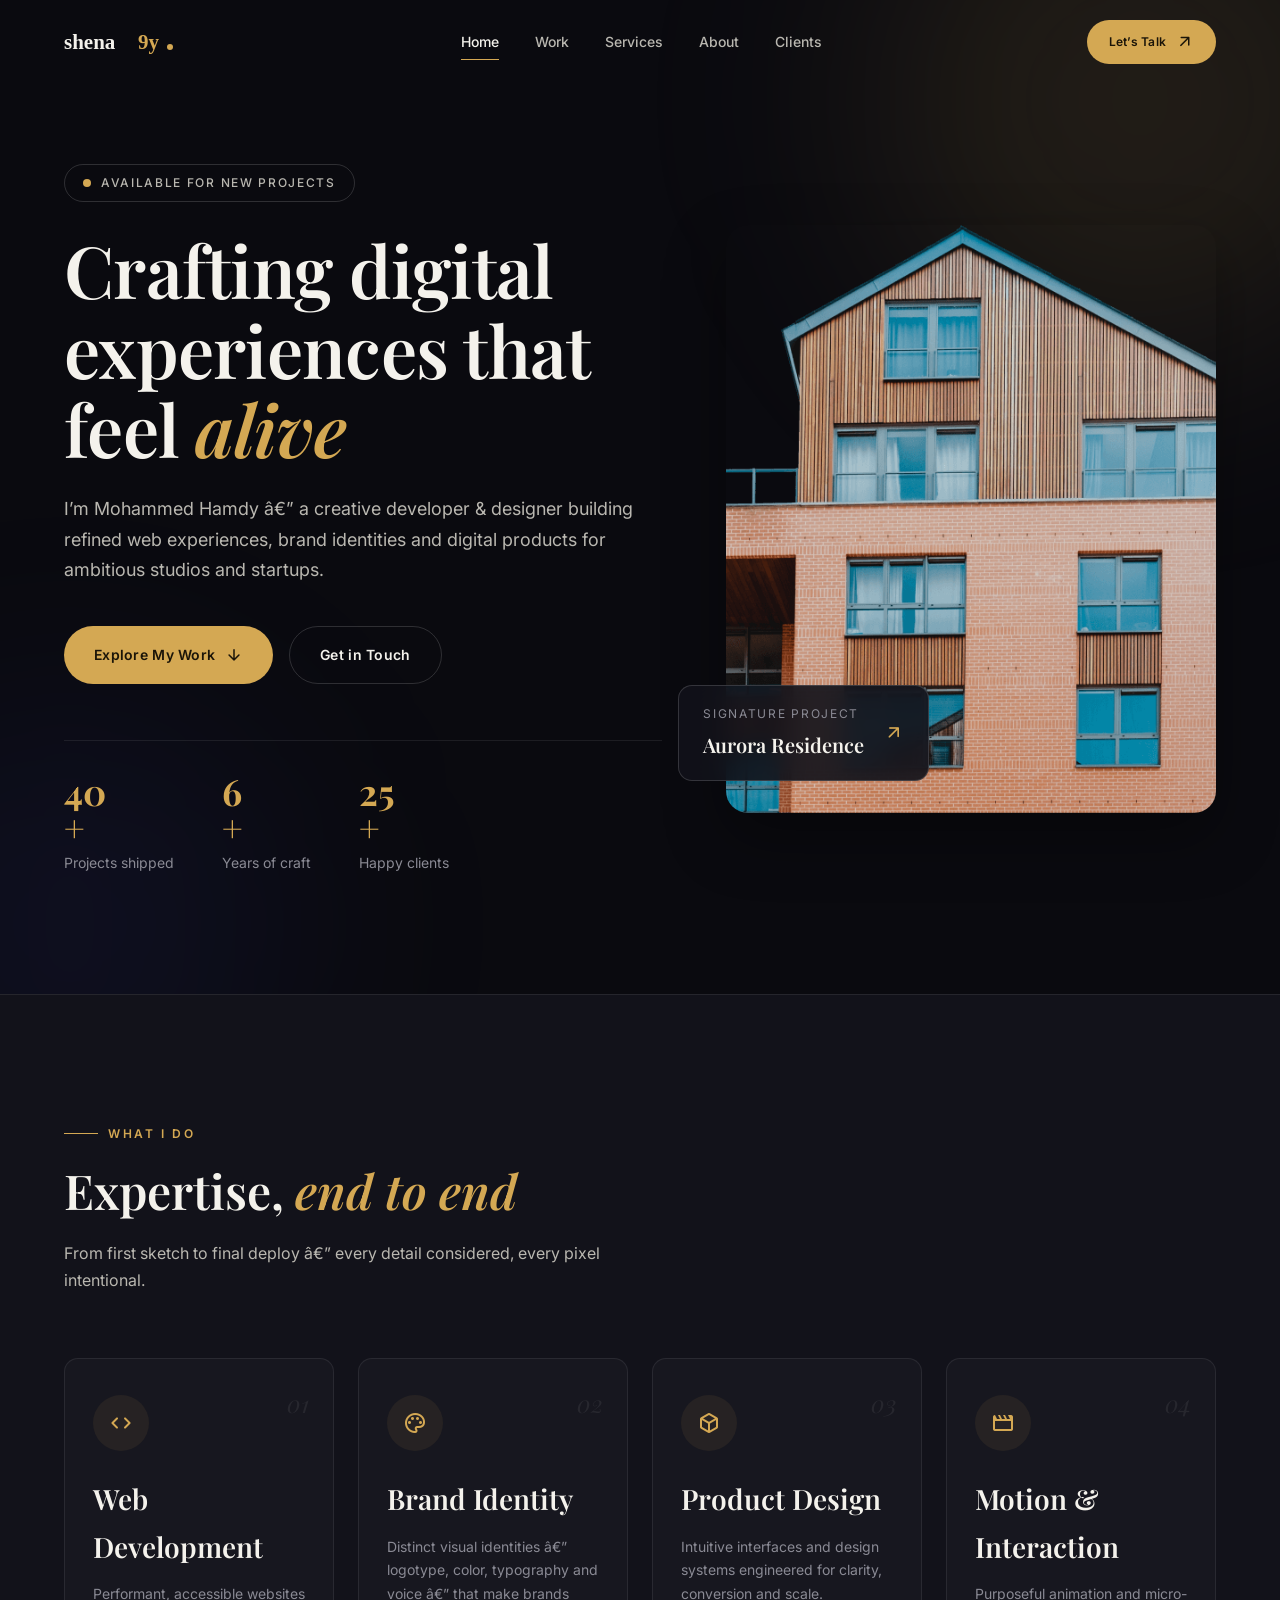
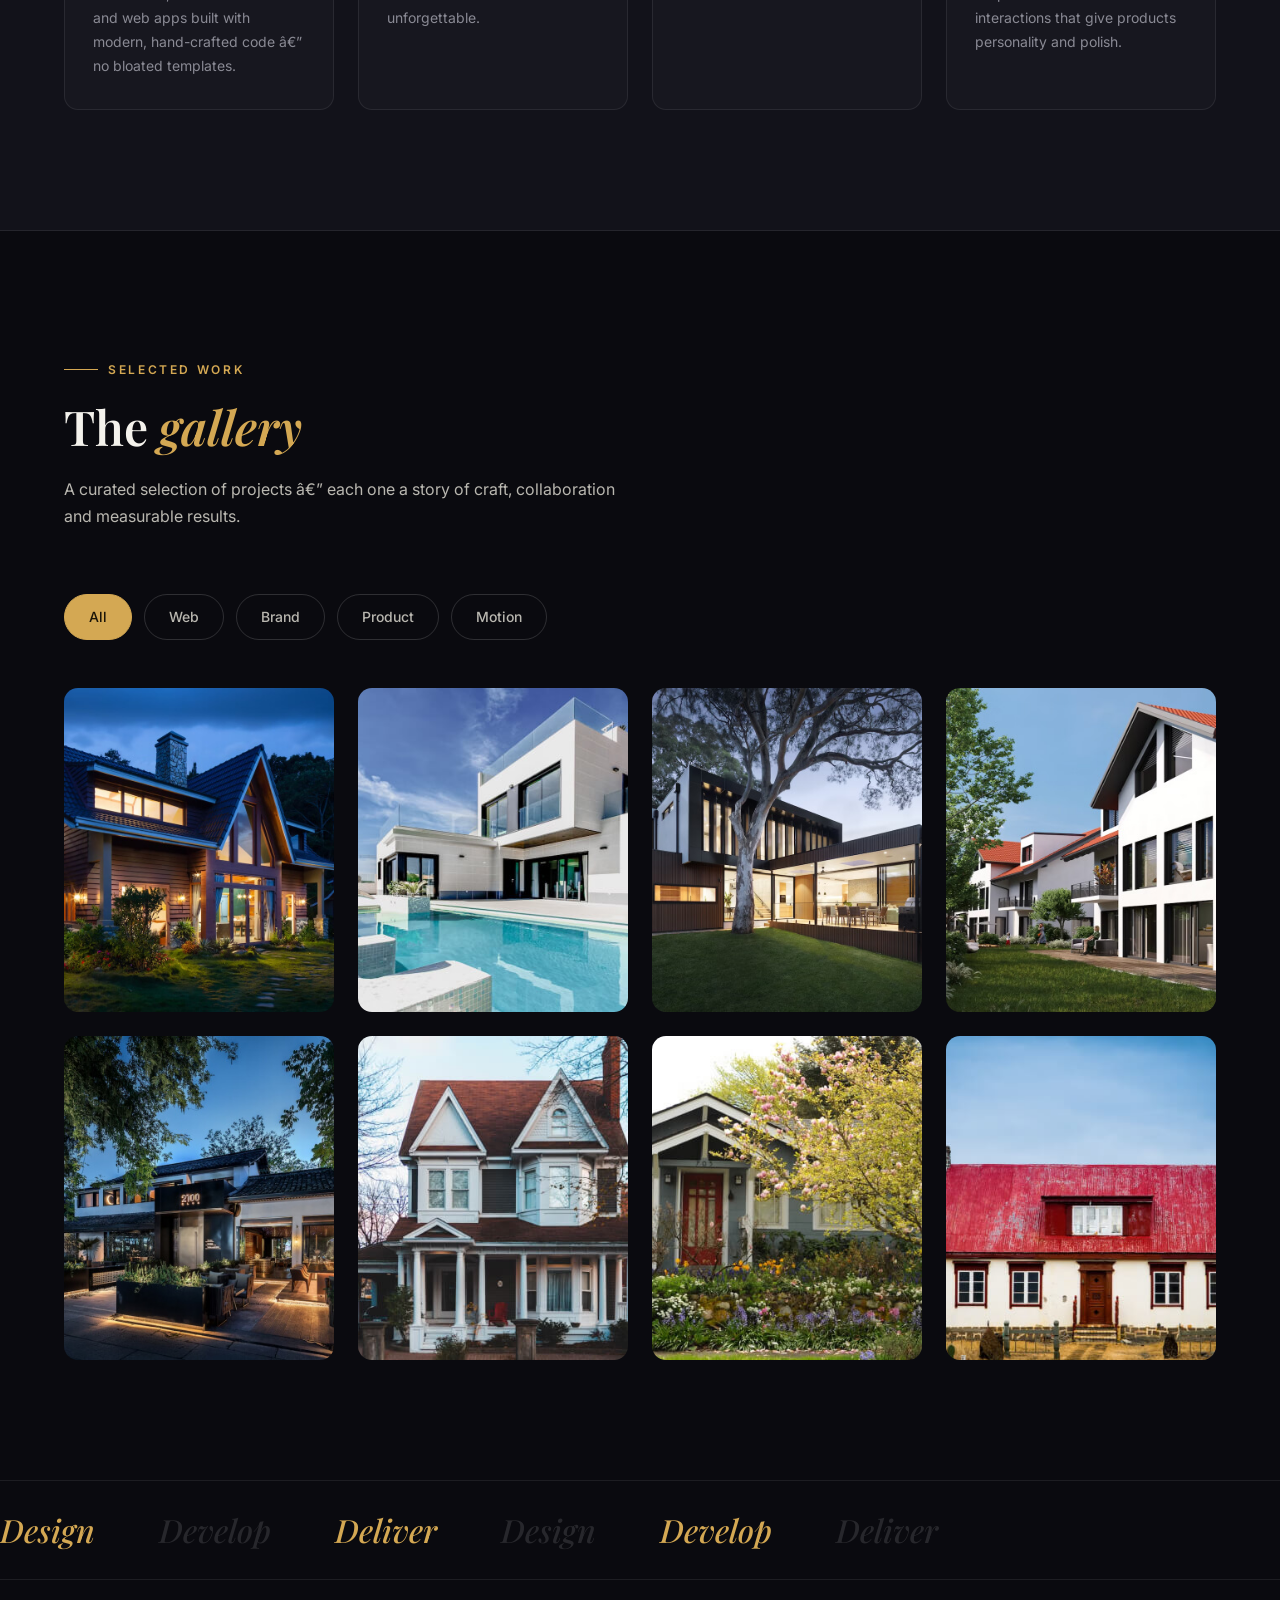
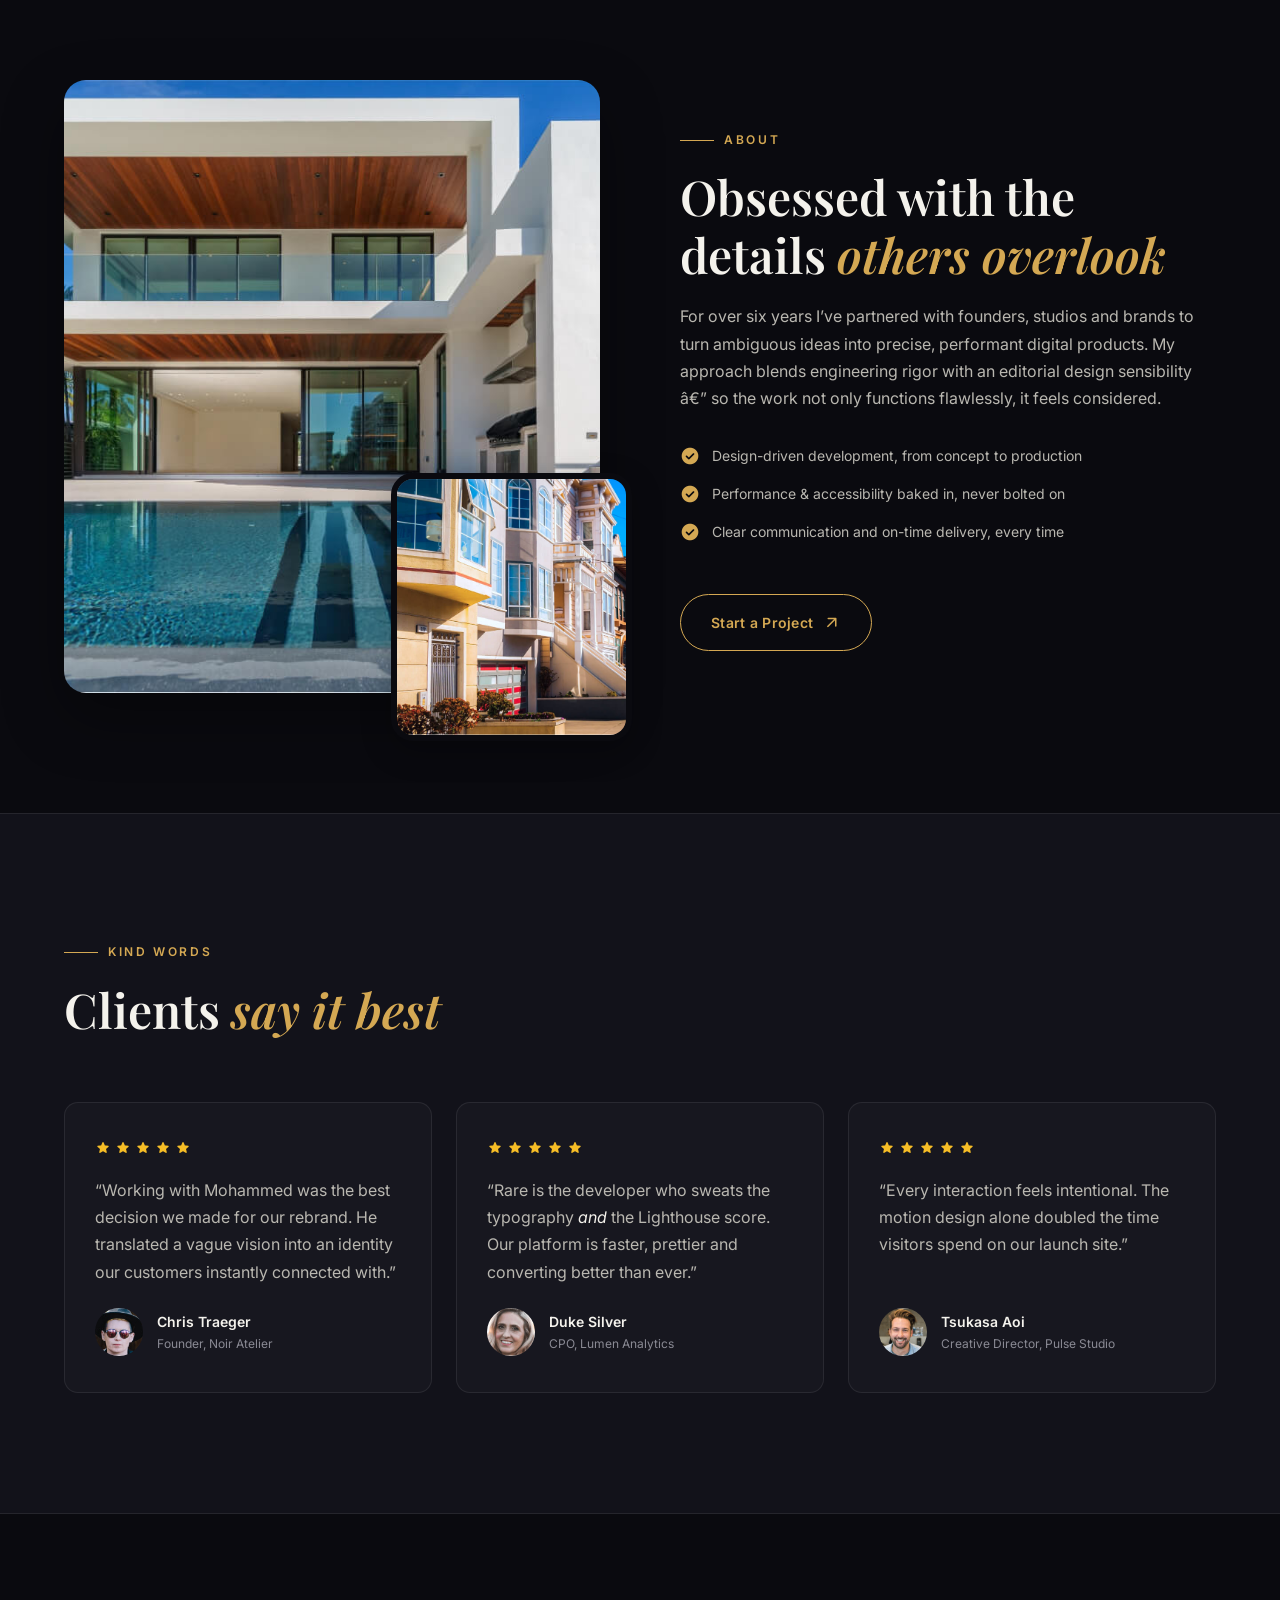
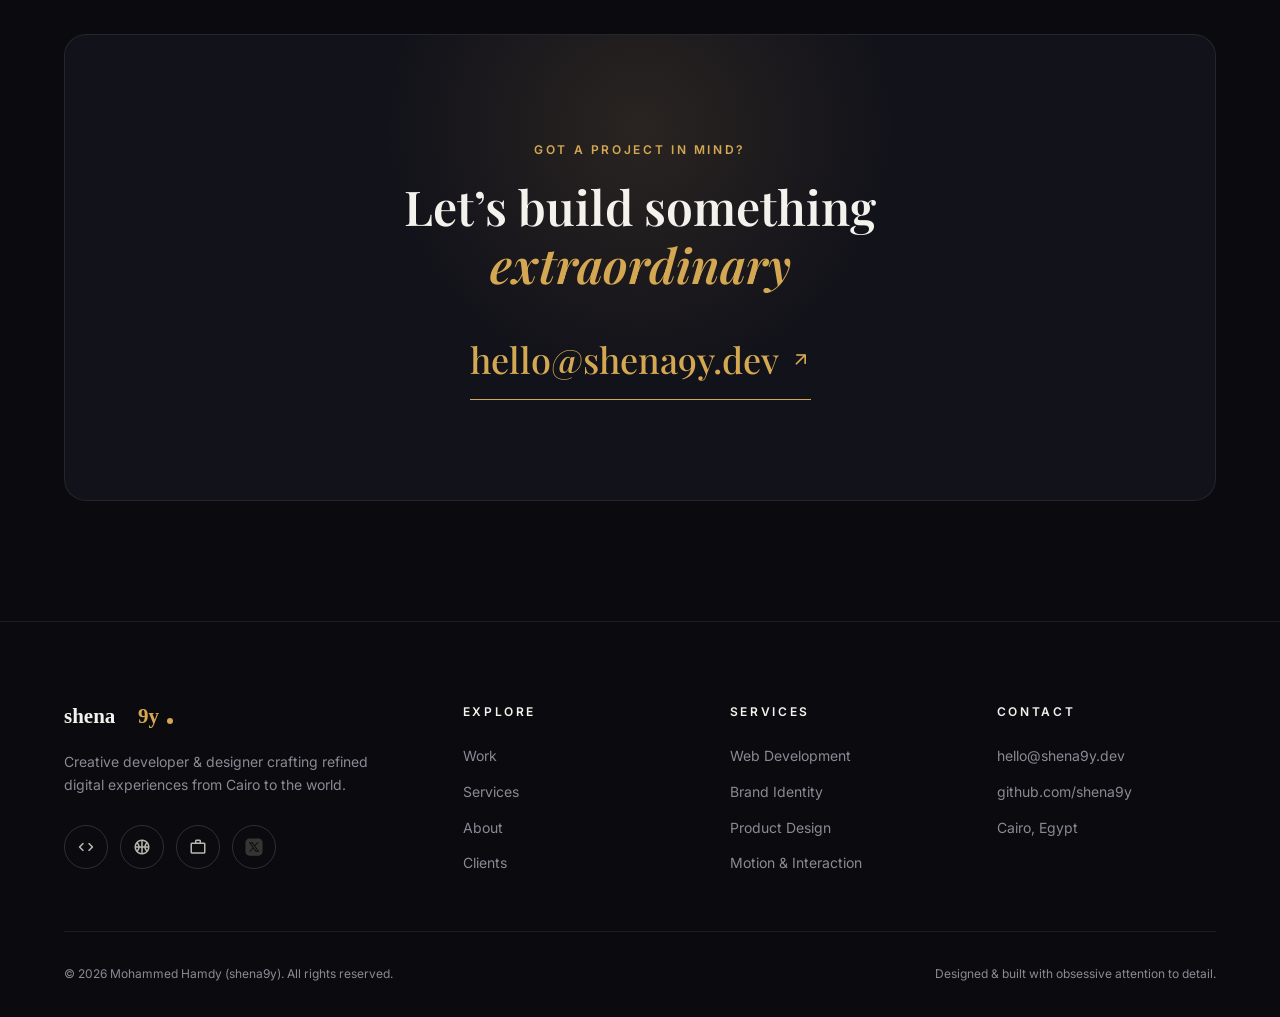
==== commit af71ae38: "refactor: transform WaltHome template into high-end shena9y work gallery - Rebrand to dark editorial" ====
--- a/index.html
+++ b/index.html
@@ -1,1235 +1,608 @@
-<!doctype html>
+﻿<!doctype html>
 <html lang="en">
   <head>
     <meta charset="UTF-8" />
     <meta name="viewport" content="width=device-width, initial-scale=1.0" />
-    <!--
-    -Primary meta tags
-    -->
-    <title>WaltHome</title>
-    <meta name="title" content="Wealthome" />
+    <title>shena9y â€” Creative Developer &amp; Designer | Work Gallery</title>
+    <meta name="title" content="shena9y â€” Creative Developer &amp; Designer | Work Gallery" />
     <meta
       name="description"
-      content="This is a realestate devloped by Mohammed Hamdy AKA:shena9y" />
-    <!-- 
-    - favicon
-    -->
+      content="Selected works by Mohammed Hamdy (shena9y) â€” a high-end gallery of web experiences, brand identities and digital products crafted with precision." />
+    <meta name="author" content="Mohammed Hamdy (shena9y)" />
+    <meta name="theme-color" content="#0a0a0f" />
+    <meta property="og:type" content="website" />
+    <meta property="og:site_name" content="shena9y â€” Work Gallery" />
+    <meta property="og:title" content="shena9y â€” Creative Developer &amp; Designer" />
+    <meta
+      property="og:description"
+      content="A curated gallery of selected works â€” web experiences, brand identities and digital products crafted with precision." />
+    <meta property="og:url" content="https://shena9y.github.io/walthome/" />
+    <meta property="og:image" content="https://shena9y.github.io/walthome/assets/images/hero.png" />
+    <meta name="twitter:card" content="summary_large_image" />
+    <meta name="twitter:title" content="shena9y â€” Creative Developer &amp; Designer" />
+    <meta
+      name="twitter:description"
+      content="A curated gallery of selected works â€” web experiences, brand identities and digital products crafted with precision." />
+    <meta name="twitter:image" content="https://shena9y.github.io/walthome/assets/images/hero.png" />
     <link rel="shortcut icon" href="favicon.svg" type="image/svg+xml" />
-    <!-- 
-    - google font link
-    -->
     <link rel="preconnect" href="https://fonts.googleapis.com" />
     <link rel="preconnect" href="https://fonts.gstatic.com" crossorigin />
     <link
-      href="https://fonts.googleapis.com/css2?family=Montserrat:wght@400;600;700&display=swap"
+      href="https://fonts.googleapis.com/css2?family=Inter:wght@300;400;500;600;700&family=Playfair+Display:ital,wght@0,500;0,600;0,700;1,500&display=swap"
       rel="stylesheet" />
-    <!-- 
-      - google icon link
-      -->
-    <!-- 
-      - custom css link
-      -->
-    <link rel="stylesheet" href="./assets/css/style.css" />
-    <!-- 
-    - custom js file
-    -->
-    <script src="./assets/js/script.js" defer></script>
-
-    <!-- 
-    - preload images
-    -->
     <link
       rel="stylesheet"
       href="https://fonts.googleapis.com/css2?family=Material+Symbols+Rounded:opsz,wght,FILL,GRAD@24,400,0..1,0" />
+    <link rel="stylesheet" href="./assets/css/style.css" />
+    <script src="./assets/js/script.js" defer></script>
   </head>
   <body>
-    <!-- 
+    <a href="#main" class="skip-link">Skip to content</a>
+
+    <!--
     - #HEADER
     -->
     <header class="header" data-header>
-      <div class="container">
-        <a href="#" class="logo">
-          <img
-            src="./assets/images/logo.png"
-            width="190"
-            height="28"
-            alt="wealthome" />
+      <div class="container header-inner">
+        <a href="#home" class="logo" aria-label="shena9y â€” home">
+          <img src="./assets/images/logo.svg" width="132" height="28" alt="shena9y" />
         </a>
-        <nav class="navbar" data-navbar>
+
+        <nav class="navbar" id="primary-navbar" aria-label="Main navigation" data-navbar>
           <ul class="navbar-list">
-            <li>
-              <a href="#" class="navbar-link label-medium active">Home</a>
-            </li>
-            <li>
-              <a href="#" class="navbar-link label-medium">Rent</a>
-            </li>
-            <li>
-              <a href="#" class="navbar-link label-medium">Sell</a>
-            </li>
-            <li>
-              <a href="#" class="navbar-link label-medium">Buy</a>
-            </li>
-            <li>
-              <a href="#" class="navbar-link label-medium">About</a>
-            </li>
+            <li><a href="#home" class="navbar-link active" aria-current="page">Home</a></li>
+            <li><a href="#work" class="navbar-link">Work</a></li>
+            <li><a href="#services" class="navbar-link">Services</a></li>
+            <li><a href="#about" class="navbar-link">About</a></li>
+            <li><a href="#testimonials" class="navbar-link">Clients</a></li>
           </ul>
-          <div class="navbar-wrapper">
-            <a href="#" class="btn-link label-medium">Login</a>
-            <a href="#" class="btn btn-fill label-medium">Get Started</a>
-          </div>
         </nav>
-        <button
-          class="nav-toggle-btn icon-btn"
-          aria-label="toggle navbar"
-          data-nav-toggler>
-          <span class="material-symbols-rounded open" aria-hidden="true"
-            >menu</span
-          >
-          <span class="material-symbols-rounded close" aria-hidden="true"
-            >close</span
-          >
-        </button>
+
+        <div class="header-actions">
+          <a href="#contact" class="btn btn-primary btn-sm">
+            <span class="btn-text">Let&rsquo;s Talk</span>
+            <span class="material-symbols-rounded" aria-hidden="true">arrow_outward</span>
+          </a>
+          <button
+            class="nav-toggler"
+            aria-label="Toggle navigation menu"
+            aria-expanded="false"
+            aria-controls="primary-navbar"
+            data-nav-toggler>
+            <span class="nav-line"></span>
+            <span class="nav-line"></span>
+          </button>
+        </div>
       </div>
     </header>
 
-    <main>
-      <article>
-        <!-- 
-        - #HERO
-        -->
-
-        <section class="hero">
-          <div class="container">
+    <main id="main">
+      <!--
+      - #HERO
+      -->
+      <section class="hero" id="home" aria-label="Introduction">
+        <div class="hero-glow hero-glow-1" aria-hidden="true"></div>
+        <div class="hero-glow hero-glow-2" aria-hidden="true"></div>
+        <div class="container">
+          <div class="hero-grid">
             <div class="hero-content">
-              <h1 class="headline-large hero-title">
-                Find a place where you can be youreself.
+              <p class="eyebrow reveal">
+                <span class="eyebrow-dot" aria-hidden="true"></span>
+                Available for new projects
+              </p>
+
+              <h1 class="display reveal" style="--reveal-delay: 80ms">
+                Crafting digital experiences that feel
+                <em class="accent-serif">alive</em>
               </h1>
-              <p class="body-large hero-text">
-                IF you're looking for a place where you can be youreselfe don't
-                give up. keep searching until you find a place that feels like
-                home.
+
+              <p class="hero-text reveal" style="--reveal-delay: 160ms">
+                I&rsquo;m Mohammed Hamdy â€” a creative developer &amp; designer building
+                refined web experiences, brand identities and digital products for
+                ambitious studios and startups.
               </p>
-              <form action="./" method="get" class="search-bar">
-                <label class="search-item">
-                  <span class="label-medium label">
-                    Want to
-                    <select
-                      name="want-to"
-                      class="search-item-field body-medium">
-                      <option value="buy" selected>Buy</option>
-                      <option value="sell" selected>Sell</option>
-                      <option value="rent" selected>Rent</option>
-                    </select>
-
-                    <span class="material-symbols-rounded" aria-hidden="true">
-                      real_estate_agent
-                    </span>
-                  </span>
-                </label>
-
-                <label class="search-item">
-                  <span class="label-medium label">
-                    Property type
-                    <select
-                      name="property-type"
-                      class="search-item-field body-medium">
-                      <option value="any" selected>Any</option>
-                      <option value="apartments" selected>Apartments</option>
-                      <option value="villa" selected>Villa</option>
-                      <option value="townhome" selected>Townhome</option>
-                      <option value="villa" selected>Villa</option>
-                      <option value="bungalow" selected>Bungalow</option>
-                      <option value="loft" selected>Loft</option>
-                    </select>
-
-                    <span class="material-symbols-rounded" aria-hidden="true"
-                      >gite</span
-                    >
-                  </span>
-                </label>
-                <label class="search-item">
-                  <span class="label-medium label">Location</span>
-                  <input
-                    type="text"
-                    name="location"
-                    placeholder="Street, City, Zip..."
-                    class="search-item-field body-medium" />
-
-                  <span class="material-symbols-rounded" aria-hidden="true"
-                    >location_on</span
-                  >
-                </label>
-                <button type="submit" class="search-btn">
-                  <span class="material-symbols-rounded" aria-hidden="true"
-                    >search</span
-                  >
-
-                  <span class="label-medium">Search</span>
-                </button>
-              </form>
+
+              <div class="hero-actions reveal" style="--reveal-delay: 240ms">
+                <a href="#work" class="btn btn-primary">
+                  <span class="btn-text">Explore My Work</span>
+                  <span class="material-symbols-rounded" aria-hidden="true">arrow_downward</span>
+                </a>
+                <a href="#contact" class="btn btn-ghost">
+                  <span class="btn-text">Get in Touch</span>
+                </a>
+              </div>
+
+              <dl class="hero-stats reveal" style="--reveal-delay: 320ms">
+                <div class="stat">
+                  <dt class="stat-value"><span data-counter="40">0</span>+</dt>
+                  <dd class="stat-label">Projects shipped</dd>
+                </div>
+                <div class="stat">
+                  <dt class="stat-value"><span data-counter="6">0</span>+</dt>
+                  <dd class="stat-label">Years of craft</dd>
+                </div>
+                <div class="stat">
+                  <dt class="stat-value"><span data-counter="25">0</span>+</dt>
+                  <dd class="stat-label">Happy clients</dd>
+                </div>
+              </dl>
             </div>
-            <img
-              src="./assets/images/hero.png"
-              width="816"
-              height="659"
-              role="presentation"
-              alt=""
-              class="hero-banner" />
-            <img
-              src="./assets/images/bg-pattern.png"
-              width="1240"
-              height="840"
-              role="presentation"
-              alt=""
-              class="bg-pattern" />
-          </div>
-        </section>
-
-        <!-- 
-        - #PROPERTY SECTION
-        -->
-
-        <section class="section property" aria-labelledby="property-label">
-          <div class="container">
-            <div class="title-wrapper">
-              <div>
-                <h2 class="section-title headline-small">
-                  Best Home in your city
-                </h2>
-                <p class="section-text body-large">
-                  Lorem ipsum dolor, sit amet consectetur adipisicing elit. Nam
-                  illum eos, voluptas placeat autem corrupti aut exercitationem.
-                </p>
-              </div>
-              <a href="#" class="btn btn-outline">
-                <span class="label-meidum">Explore more</span>
-                <span class="material-symbols-rounded" aria-hidden="true">
-                  arrow_outward
-                </span>
+
+            <div class="hero-media reveal" style="--reveal-delay: 200ms">
+              <figure class="hero-frame">
+                <img
+                  src="./assets/images/hero.png"
+                  width="640"
+                  height="760"
+                  alt="Signature project â€” a refined digital experience by shena9y"
+                  class="img-cover" />
+              </figure>
+              <a href="#work" class="hero-card" aria-label="Jump to signature project in the work gallery">
+                <div>
+                  <p class="hero-card-label">Signature project</p>
+                  <p class="hero-card-title">Aurora Residence</p>
+                </div>
+                <span class="material-symbols-rounded" aria-hidden="true">arrow_outward</span>
               </a>
             </div>
-
-            <div class="property-list">
-              <div class="card">
-                <div class="card-banner">
-                  <figure
-                    class="img-holder"
-                    style="--width: 585; --height: 390">
-                    <img
-                      src="./assets/images/property-1.jpg"
-                      width="585"
-                      height="390"
-                      alt="COVA home Realty"
-                      class="img-cover" />
-                  </figure>
-                  <span class="badge label-medium">New</span>
-                  <button
-                    class="icon-btn fav-btn"
-                    aria-label="add to favorite"
-                    data-toggle-btn>
-                    <span class="material-symbols-rounded" aria-hidden="true">
-                      favorite
-                    </span>
-                  </button>
-                </div>
-                <div class="card-content">
-                  <span class="title-large">$710.68</span>
-                  <h3>
-                    <a href="#" class="title-small card-title">
-                      COVA Home Realty
-                    </a>
-                    <address class="body-medium card-text">
-                      1901 Thornridge Cir. Shiloh, Hawaii 81063
-                    </address>
-                    <div class="card-meta-list">
-                      <div class="meta-item">
-                        <span
-                          class="material-symbols-rounded meta-icon"
-                          aria-hidden="true">
-                          bed
-                        </span>
-                        <span class="meta-text label-medium">3 Bed</span>
-                      </div>
-                      <div class="meta-item">
-                        <span
-                          class="material-symbols-rounded meta-icon"
-                          aria-hidden="true">
-                          bathtub
-                        </span>
-                        <span class="meta-text label-medium">2 Bath</span>
-                      </div>
-                      <div class="meta-item">
-                        <span
-                          class="material-symbols-rounded meta-icon"
-                          aria-hidden="true">
-                          straighten
-                        </span>
-                        <span class="meta-text label-medium">1430 sqft </span>
-                      </div>
-                    </div>
-                  </h3>
-                </div>
-              </div>
-              <div class="card">
-                <div class="card-banner">
-                  <figure
-                    class="img-holder"
-                    style="--width: 585; --height: 390">
-                    <img
-                      src="./assets/images/property-2.jpg"
-                      width="585"
-                      height="390"
-                      alt="Exit Realty"
-                      class="img-cover" />
-                  </figure>
-
-                  <button
-                    class="icon-btn fav-btn"
-                    aria-label="add to favorite"
-                    data-toggle-btn>
-                    <span class="material-symbols-rounded" aria-hidden="true">
-                      favorite
-                    </span>
-                  </button>
-                </div>
-                <div class="card-content">
-                  <span class="title-large">$630.44</span>
-                  <h3>
-                    <a href="#" class="title-small card-title"> Exit Realty </a>
-                    <address class="body-medium card-text">
-                      2972 Westheimer Rd. Santa Ana, Illinois 85486
-                    </address>
-                    <div class="card-meta-list">
-                      <div class="meta-item">
-                        <span
-                          class="material-symbols-rounded meta-icon"
-                          aria-hidden="true">
-                          bed
-                        </span>
-                        <span class="meta-text label-medium">5 Bed</span>
-                      </div>
-                      <div class="meta-item">
-                        <span
-                          class="material-symbols-rounded meta-icon"
-                          aria-hidden="true">
-                          bathtub
-                        </span>
-                        <span class="meta-text label-medium">4 Bath</span>
-                      </div>
-                      <div class="meta-item">
-                        <span
-                          class="material-symbols-rounded meta-icon"
-                          aria-hidden="true">
-                          straighten
-                        </span>
-                        <span class="meta-text label-medium">1630 sqft </span>
-                      </div>
-                    </div>
-                  </h3>
-                </div>
-              </div>
-              <div class="card">
-                <div class="card-banner">
-                  <figure
-                    class="img-holder"
-                    style="--width: 585; --height: 390">
-                    <img
-                      src="./assets/images/property-3.jpg"
-                      width="585"
-                      height="390"
-                      alt="The Real Estate Group"
-                      class="img-cover" />
-                  </figure>
-
-                  <button
-                    class="icon-btn fav-btn"
-                    aria-label="add to favorite"
-                    data-toggle-btn>
-                    <span class="material-symbols-rounded" aria-hidden="true">
-                      favorite
-                    </span>
-                  </button>
-                </div>
-                <div class="card-content">
-                  <span class="title-large">$475.22</span>
-                  <h3>
-                    <a href="#" class="title-small card-title"
-                      >The Real Estate Group
-                    </a>
-                    <address class="body-medium card-text">
-                      2118 Thornridge Cir. Syracuse, Connecticut 35624
-                    </address>
-                    <div class="card-meta-list">
-                      <div class="meta-item">
-                        <span
-                          class="material-symbols-rounded meta-icon"
-                          aria-hidden="true">
-                          bed
-                        </span>
-                        <span class="meta-text label-medium">8 Bed</span>
-                      </div>
-                      <div class="meta-item">
-                        <span
-                          class="material-symbols-rounded meta-icon"
-                          aria-hidden="true">
-                          bathtub
-                        </span>
-                        <span class="meta-text label-medium">5 Bath</span>
-                      </div>
-                      <div class="meta-item">
-                        <span
-                          class="material-symbols-rounded meta-icon"
-                          aria-hidden="true">
-                          straighten
-                        </span>
-                        <span class="meta-text label-medium">1240 sqft </span>
-                      </div>
-                    </div>
-                  </h3>
-                </div>
-              </div>
-              <div class="card">
-                <div class="card-banner">
-                  <figure
-                    class="img-holder"
-                    style="--width: 585; --height: 390">
-                    <img
-                      src="./assets/images/property-4.jpg"
-                      width="585"
-                      height="390"
-                      alt="757 Realty"
-                      class="img-cover" />
-                  </figure>
-
-                  <button
-                    class="icon-btn fav-btn"
-                    aria-label="add to favorite"
-                    data-toggle-btn>
-                    <span class="material-symbols-rounded" aria-hidden="true">
-                      favorite
-                    </span>
-                  </button>
-                </div>
-                <div class="card-content">
-                  <span class="title-large">$475.22</span>
-                  <h3>
-                    <a href="#" class="title-small card-title">757 Realty </a>
-                    <address class="body-medium card-text">
-                      4140 Parker Rd. Allentown, New Mexico 31134
-                    </address>
-                    <div class="card-meta-list">
-                      <div class="meta-item">
-                        <span
-                          class="material-symbols-rounded meta-icon"
-                          aria-hidden="true">
-                          bed
-                        </span>
-                        <span class="meta-text label-medium">6 Bed</span>
-                      </div>
-                      <div class="meta-item">
-                        <span
-                          class="material-symbols-rounded meta-icon"
-                          aria-hidden="true">
-                          bathtub
-                        </span>
-                        <span class="meta-text label-medium">6 Bath</span>
-                      </div>
-                      <div class="meta-item">
-                        <span
-                          class="material-symbols-rounded meta-icon"
-                          aria-hidden="true">
-                          straighten
-                        </span>
-                        <span class="meta-text label-medium">1260 sqft </span>
-                      </div>
-                    </div>
-                  </h3>
-                </div>
-              </div>
-              <div class="card">
-                <div class="card-banner">
-                  <figure
-                    class="img-holder"
-                    style="--width: 585; --height: 390">
-                    <img
-                      src="./assets/images/property-5.jpg"
-                      width="585"
-                      height="390"
-                      alt="Beach Pros Realty Inc."
-                      class="img-cover" />
-                  </figure>
-
-                  <button
-                    class="icon-btn fav-btn"
-                    aria-label="add to favorite"
-                    data-toggle-btn>
-                    <span class="material-symbols-rounded" aria-hidden="true">
-                      favorite
-                    </span>
-                  </button>
-                </div>
-                <div class="card-content">
-                  <span class="title-large">$473.85</span>
-                  <h3>
-                    <a href="#" class="title-small card-title"
-                      >Beach Pros Realty Inc.
-                    </a>
-                    <address class="body-medium card-text">
-                      2715 Ash Dr. San Jose, South Dakota 83475
-                    </address>
-                    <div class="card-meta-list">
-                      <div class="meta-item">
-                        <span
-                          class="material-symbols-rounded meta-icon"
-                          aria-hidden="true">
-                          bed
-                        </span>
-                        <span class="meta-text label-medium">10 Bed</span>
-                      </div>
-                      <div class="meta-item">
-                        <span
-                          class="material-symbols-rounded meta-icon"
-                          aria-hidden="true">
-                          bathtub
-                        </span>
-                        <span class="meta-text label-medium">8 Bath</span>
-                      </div>
-                      <div class="meta-item">
-                        <span
-                          class="material-symbols-rounded meta-icon"
-                          aria-hidden="true">
-                          straighten
-                        </span>
-                        <span class="meta-text label-medium">2350 sqft</span>
-                      </div>
-                    </div>
-                  </h3>
-                </div>
-              </div>
-              <div class="card">
-                <div class="card-banner">
-                  <figure
-                    class="img-holder"
-                    style="--width: 585; --height: 390">
-                    <img
-                      src="./assets/images/property-6.jpg"
-                      width="585"
-                      height="390"
-                      alt="Keller Williams Elite Town Center"
-                      class="img-cover" />
-                  </figure>
-
-                  <button
-                    class="icon-btn fav-btn"
-                    aria-label="add to favorite"
-                    data-toggle-btn>
-                    <span class="material-symbols-rounded" aria-hidden="true">
-                      favorite
-                    </span>
-                  </button>
-                </div>
-                <div class="card-content">
-                  <span class="title-large">$105.55</span>
-                  <h3>
-                    <a href="#" class="title-small card-title"
-                      >Keller Williams Elite Town Center
-                    </a>
-                    <address class="body-medium card-text">
-                      3517 W. Gray St. Utica, Pennsylvania 57867
-                    </address>
-                    <div class="card-meta-list">
-                      <div class="meta-item">
-                        <span
-                          class="material-symbols-rounded meta-icon"
-                          aria-hidden="true">
-                          bed
-                        </span>
-                        <span class="meta-text label-medium">8 Bed</span>
-                      </div>
-                      <div class="meta-item">
-                        <span
-                          class="material-symbols-rounded meta-icon"
-                          aria-hidden="true">
-                          bathtub
-                        </span>
-                        <span class="meta-text label-medium">8 Bath</span>
-                      </div>
-                      <div class="meta-item">
-                        <span
-                          class="material-symbols-rounded meta-icon"
-                          aria-hidden="true">
-                          straighten
-                        </span>
-                        <span class="meta-text label-medium">1950 sqft</span>
-                      </div>
-                    </div>
-                  </h3>
-                </div>
-              </div>
-              <div class="card">
-                <div class="card-banner">
-                  <figure
-                    class="img-holder"
-                    style="--width: 585; --height: 390">
-                    <img
-                      src="./assets/images/property-7.jpg"
-                      width="585"
-                      height="390"
-                      alt="All Pros Real Estate"
-                      class="img-cover" />
-                  </figure>
-
-                  <button
-                    class="icon-btn fav-btn"
-                    aria-label="add to favorite"
-                    data-toggle-btn>
-                    <span class="material-symbols-rounded" aria-hidden="true">
-                      favorite
-                    </span>
-                  </button>
-                </div>
-                <div class="card-content">
-                  <span class="title-large">$105.55</span>
-                  <h3>
-                    <a href="#" class="title-small card-title"
-                      >All Pros Real Estate
-                    </a>
-                    <address class="body-medium card-text">
-                      8502 Preston Rd. Inglewood, Maine 98380
-                    </address>
-                    <div class="card-meta-list">
-                      <div class="meta-item">
-                        <span
-                          class="material-symbols-rounded meta-icon"
-                          aria-hidden="true">
-                          bed
-                        </span>
-                        <span class="meta-text label-medium">4 Bed</span>
-                      </div>
-                      <div class="meta-item">
-                        <span
-                          class="material-symbols-rounded meta-icon"
-                          aria-hidden="true">
-                          bathtub
-                        </span>
-                        <span class="meta-text label-medium">4 Bath</span>
-                      </div>
-                      <div class="meta-item">
-                        <span
-                          class="material-symbols-rounded meta-icon"
-                          aria-hidden="true">
-                          straighten
-                        </span>
-                        <span class="meta-text label-medium">1580 sqft</span>
-                      </div>
-                    </div>
-                  </h3>
-                </div>
-              </div>
-              <div class="card">
-                <div class="card-banner">
-                  <figure
-                    class="img-holder"
-                    style="--width: 585; --height: 390">
-                    <img
-                      src="./assets/images/property-8.jpg"
-                      width="585"
-                      height="390"
-                      alt="FIT Realty"
-                      class="img-cover" />
-                  </figure>
-
-                  <button
-                    class="icon-btn fav-btn"
-                    aria-label="add to favorite"
-                    data-toggle-btn>
-                    <span class="material-symbols-rounded" aria-hidden="true">
-                      favorite
-                    </span>
-                  </button>
-                </div>
-                <div class="card-content">
-                  <span class="title-large">$948.55</span>
-                  <h3>
-                    <a href="#" class="title-small card-title">FIT Realty </a>
-                    <address class="body-medium card-text">
-                      4517 Washington Ave. Manchester, Kentucky 39495
-                    </address>
-                    <div class="card-meta-list">
-                      <div class="meta-item">
-                        <span
-                          class="material-symbols-rounded meta-icon"
-                          aria-hidden="true">
-                          bed
-                        </span>
-                        <span class="meta-text label-medium">3 Bed</span>
-                      </div>
-                      <div class="meta-item">
-                        <span
-                          class="material-symbols-rounded meta-icon"
-                          aria-hidden="true">
-                          bathtub
-                        </span>
-                        <span class="meta-text label-medium">2 Bath</span>
-                      </div>
-                      <div class="meta-item">
-                        <span
-                          class="material-symbols-rounded meta-icon"
-                          aria-hidden="true">
-                          straighten
-                        </span>
-                        <span class="meta-text label-medium">1120 sqft</span>
-                      </div>
-                    </div>
-                  </h3>
-                </div>
-              </div>
+          </div>
+        </div>
+      </section>
+
+      <!--
+      - #SERVICES
+      -->
+      <section class="section services" id="services" aria-label="Services">
+        <div class="container">
+          <div class="section-head reveal">
+            <p class="section-tag">What I do</p>
+            <h2 class="section-title">
+              Expertise, <em class="accent-serif">end to end</em>
+            </h2>
+            <p class="section-text">
+              From first sketch to final deploy â€” every detail considered,
+              every pixel intentional.
+            </p>
+          </div>
+
+          <ul class="service-list">
+            <li class="service-card reveal">
+              <span class="service-icon material-symbols-rounded" aria-hidden="true">code</span>
+              <h3 class="service-title">Web Development</h3>
+              <p class="service-text">
+                Performant, accessible websites and web apps built with modern,
+                hand-crafted code â€” no bloated templates.
+              </p>
+              <span class="service-index" aria-hidden="true">01</span>
+            </li>
+            <li class="service-card reveal" style="--reveal-delay: 80ms">
+              <span class="service-icon material-symbols-rounded" aria-hidden="true">palette</span>
+              <h3 class="service-title">Brand Identity</h3>
+              <p class="service-text">
+                Distinct visual identities â€” logotype, color, typography and voice â€”
+                that make brands unforgettable.
+              </p>
+              <span class="service-index" aria-hidden="true">02</span>
+            </li>
+            <li class="service-card reveal" style="--reveal-delay: 160ms">
+              <span class="service-icon material-symbols-rounded" aria-hidden="true">deployed_code</span>
+              <h3 class="service-title">Product Design</h3>
+              <p class="service-text">
+                Intuitive interfaces and design systems engineered for clarity,
+                conversion and scale.
+              </p>
+              <span class="service-index" aria-hidden="true">03</span>
+            </li>
+            <li class="service-card reveal" style="--reveal-delay: 240ms">
+              <span class="service-icon material-symbols-rounded" aria-hidden="true">movie</span>
+              <h3 class="service-title">Motion &amp; Interaction</h3>
+              <p class="service-text">
+                Purposeful animation and micro-interactions that give products
+                personality and polish.
+              </p>
+              <span class="service-index" aria-hidden="true">04</span>
+            </li>
+          </ul>
+        </div>
+      </section>
+
+      <!--
+      - #WORK GALLERY
+      -->
+      <section class="section work" id="work" aria-label="Selected work">
+        <div class="container">
+          <div class="section-head reveal">
+            <p class="section-tag">Selected work</p>
+            <h2 class="section-title">
+              The <em class="accent-serif">gallery</em>
+            </h2>
+            <p class="section-text">
+              A curated selection of projects â€” each one a story of craft,
+              collaboration and measurable results.
+            </p>
+          </div>
+
+          <div class="work-filters reveal" role="group" aria-label="Filter projects by category">
+            <button class="filter-btn active" data-filter="all" aria-pressed="true">All</button>
+            <button class="filter-btn" data-filter="web" aria-pressed="false">Web</button>
+            <button class="filter-btn" data-filter="brand" aria-pressed="false">Brand</button>
+            <button class="filter-btn" data-filter="product" aria-pressed="false">Product</button>
+            <button class="filter-btn" data-filter="motion" aria-pressed="false">Motion</button>
+          </div>
+
+          <ul class="work-grid">
+            <li class="work-card reveal" data-category="web">
+              <a href="#" class="work-link" aria-label="View Aurora Residence case study">
+                <figure class="work-media">
+                  <img src="./assets/images/property-1.jpg" width="600" height="700"
+                    loading="lazy" alt="Aurora Residence â€” immersive real-estate platform" class="img-cover" />
+                </figure>
+                <div class="work-overlay">
+                  <span class="work-arrow material-symbols-rounded" aria-hidden="true">arrow_outward</span>
+                  <div class="work-meta">
+                    <p class="work-cat">Web Experience Â· 2025</p>
+                    <h3 class="work-title">Aurora Residence</h3>
+                  </div>
+                </div>
+              </a>
+            </li>
+            <li class="work-card reveal" data-category="brand" style="--reveal-delay: 80ms">
+              <a href="#" class="work-link" aria-label="View Noir Atelier case study">
+                <figure class="work-media">
+                  <img src="./assets/images/property-2.jpg" width="600" height="700"
+                    loading="lazy" alt="Noir Atelier â€” brand identity for a fashion house" class="img-cover" />
+                </figure>
+                <div class="work-overlay">
+                  <span class="work-arrow material-symbols-rounded" aria-hidden="true">arrow_outward</span>
+                  <div class="work-meta">
+                    <p class="work-cat">Brand Identity Â· 2025</p>
+                    <h3 class="work-title">Noir Atelier</h3>
+                  </div>
+                </div>
+              </a>
+            </li>
+            <li class="work-card reveal" data-category="product" style="--reveal-delay: 160ms">
+              <a href="#" class="work-link" aria-label="View Lumen Analytics case study">
+                <figure class="work-media">
+                  <img src="./assets/images/property-3.jpg" width="600" height="700"
+                    loading="lazy" alt="Lumen Analytics â€” SaaS product design" class="img-cover" />
+                </figure>
+                <div class="work-overlay">
+                  <span class="work-arrow material-symbols-rounded" aria-hidden="true">arrow_outward</span>
+                  <div class="work-meta">
+                    <p class="work-cat">Product Design Â· 2024</p>
+                    <h3 class="work-title">Lumen Analytics</h3>
+                  </div>
+                </div>
+              </a>
+            </li>
+            <li class="work-card reveal" data-category="motion" style="--reveal-delay: 240ms">
+              <a href="#" class="work-link" aria-label="View Velvet Motion case study">
+                <figure class="work-media">
+                  <img src="./assets/images/property-4.jpg" width="600" height="700"
+                    loading="lazy" alt="Velvet Motion â€” interactive motion campaign" class="img-cover" />
+                </figure>
+                <div class="work-overlay">
+                  <span class="work-arrow material-symbols-rounded" aria-hidden="true">arrow_outward</span>
+                  <div class="work-meta">
+                    <p class="work-cat">Motion &amp; Interaction Â· 2024</p>
+                    <h3 class="work-title">Velvet Motion</h3>
+                  </div>
+                </div>
+              </a>
+            </li>
+            <li class="work-card reveal" data-category="web">
+              <a href="#" class="work-link" aria-label="View Halcyon Hotels case study">
+                <figure class="work-media">
+                  <img src="./assets/images/property-5.jpg" width="600" height="700"
+                    loading="lazy" alt="Halcyon Hotels â€” booking experience redesign" class="img-cover" />
+                </figure>
+                <div class="work-overlay">
+                  <span class="work-arrow material-symbols-rounded" aria-hidden="true">arrow_outward</span>
+                  <div class="work-meta">
+                    <p class="work-cat">Web Experience Â· 2024</p>
+                    <h3 class="work-title">Halcyon Hotels</h3>
+                  </div>
+                </div>
+              </a>
+            </li>
+            <li class="work-card reveal" data-category="brand" style="--reveal-delay: 80ms">
+              <a href="#" class="work-link" aria-label="View Copperline Roasters case study">
+                <figure class="work-media">
+                  <img src="./assets/images/property-6.jpg" width="600" height="700"
+                    loading="lazy" alt="Copperline Roasters â€” packaging and identity" class="img-cover" />
+                </figure>
+                <div class="work-overlay">
+                  <span class="work-arrow material-symbols-rounded" aria-hidden="true">arrow_outward</span>
+                  <div class="work-meta">
+                    <p class="work-cat">Brand Identity Â· 2023</p>
+                    <h3 class="work-title">Copperline Roasters</h3>
+                  </div>
+                </div>
+              </a>
+            </li>
+            <li class="work-card reveal" data-category="product" style="--reveal-delay: 160ms">
+              <a href="#" class="work-link" aria-label="View Drift Finance case study">
+                <figure class="work-media">
+                  <img src="./assets/images/property-7.jpg" width="600" height="700"
+                    loading="lazy" alt="Drift Finance â€” fintech app design system" class="img-cover" />
+                </figure>
+                <div class="work-overlay">
+                  <span class="work-arrow material-symbols-rounded" aria-hidden="true">arrow_outward</span>
+                  <div class="work-meta">
+                    <p class="work-cat">Product Design Â· 2023</p>
+                    <h3 class="work-title">Drift Finance</h3>
+                  </div>
+                </div>
+              </a>
+            </li>
+            <li class="work-card reveal" data-category="motion" style="--reveal-delay: 240ms">
+              <a href="#" class="work-link" aria-label="View Pulse Studio case study">
+                <figure class="work-media">
+                  <img src="./assets/images/property-8.jpg" width="600" height="700"
+                    loading="lazy" alt="Pulse Studio â€” animated launch site" class="img-cover" />
+                </figure>
+                <div class="work-overlay">
+                  <span class="work-arrow material-symbols-rounded" aria-hidden="true">arrow_outward</span>
+                  <div class="work-meta">
+                    <p class="work-cat">Motion &amp; Interaction Â· 2023</p>
+                    <h3 class="work-title">Pulse Studio</h3>
+                  </div>
+                </div>
+              </a>
+            </li>
+          </ul>
+        </div>
+      </section>
+
+      <!--
+      - #ABOUT
+      -->
+      <section class="section about" id="about" aria-label="About me">
+        <div class="marquee" aria-hidden="true">
+          <div class="marquee-track">
+            <span class="marquee-item">Design</span>
+            <span class="marquee-item">Develop</span>
+            <span class="marquee-item">Deliver</span>
+            <span class="marquee-item">Design</span>
+            <span class="marquee-item">Develop</span>
+            <span class="marquee-item">Deliver</span>
+          </div>
+        </div>
+
+        <div class="container">
+          <div class="about-grid">
+            <div class="about-media reveal">
+              <figure class="about-frame about-frame-main">
+                <img src="./assets/images/feature-banner-1.jpg" width="560" height="640"
+                  loading="lazy" alt="Studio workspace â€” where the work comes to life" class="img-cover" />
+              </figure>
+              <figure class="about-frame about-frame-float">
+                <img src="./assets/images/feature-banner-2.jpg" width="340" height="380"
+                  loading="lazy" alt="Close-up of a crafted interface detail" class="img-cover" />
+              </figure>
             </div>
-          </div>
-        </section>
-
-        <!-- 
-        #FEATURE
-        -->
-
-        <section class="section feature" aria-labelledby="feature-label">
-          <div class="container">
-            <figure class="feature-banner">
-              <img
-                src="./assets/images/feature-banner-1.jpg"
-                width="1020"
-                height="690"
-                loading="lazy"
-                class="img-cover"
-                alt="feature-banner" />
-            </figure>
-            <div class="feature-content">
-              <h2 class="headline-medium" id="feature-label">
-                We Specialize In Quality Home Renovations
+
+            <div class="about-content">
+              <p class="section-tag reveal">About</p>
+              <h2 class="section-title reveal" style="--reveal-delay: 80ms">
+                Obsessed with the details
+                <em class="accent-serif">others overlook</em>
               </h2>
-              <p class="body-large feature-text">
-                Looking to renovate your home to reflect your style and
-                personality? Look no further than our team of experts who
-                specialize in quality home renovations to transform your space
-                into a dream home you’ll love. From design to execution.
+              <p class="section-text reveal" style="--reveal-delay: 160ms">
+                For over six years I&rsquo;ve partnered with founders, studios and brands
+                to turn ambiguous ideas into precise, performant digital products. My
+                approach blends engineering rigor with an editorial design sensibility â€”
+                so the work not only functions flawlessly, it feels considered.
               </p>
-              <ul class="feature-list">
-                <li class="feature-item">
-                  <span
-                    class="material-symbols-rounded feature-icon"
-                    aria-hidden="true">
-                    check_circle
-                  </span>
-                  <span class="body-medium"> Smart Home </span>
+
+              <ul class="about-highlights reveal" style="--reveal-delay: 240ms">
+                <li class="about-highlight">
+                  <span class="material-symbols-rounded" aria-hidden="true">check_circle</span>
+                  <span>Design-driven development, from concept to production</span>
                 </li>
-                <li class="feature-item">
-                  <span
-                    class="material-symbols-rounded feature-icon"
-                    aria-hidden="true">
-                    check_circle
-                  </span>
-                  <span class="body-medium"> Beautiful Scene Around </span>
+                <li class="about-highlight">
+                  <span class="material-symbols-rounded" aria-hidden="true">check_circle</span>
+                  <span>Performance &amp; accessibility baked in, never bolted on</span>
                 </li>
-                <li class="feature-item">
-                  <span
-                    class="material-symbols-rounded feature-icon"
-                    aria-hidden="true">
-                    check_circle
-                  </span>
-                  <span class="body-medium"> Exceptional lifestyle </span>
-                </li>
-                <li class="feature-item">
-                  <span
-                    class="material-symbols-rounded feature-icon"
-                    aria-hidden="true">
-                    check_circle
-                  </span>
-                  <span class="body-medium"> Complete 24/7 Security </span>
+                <li class="about-highlight">
+                  <span class="material-symbols-rounded" aria-hidden="true">check_circle</span>
+                  <span>Clear communication and on-time delivery, every time</span>
                 </li>
               </ul>
+
+              <a href="#contact" class="btn btn-outline reveal" style="--reveal-delay: 320ms">
+                <span class="btn-text">Start a Project</span>
+                <span class="material-symbols-rounded" aria-hidden="true">arrow_outward</span>
+              </a>
             </div>
           </div>
-        </section>
-
-        <section
-          class="section feature feature-2"
-          aria-labelledby="feature-label-2">
-          <div class="container">
-            <figure class="feature-banner">
-              <img
-                src="./assets/images/feature-banner-2.jpg"
-                width="1020"
-                height="690"
-                loading="lazy"
-                class="img-cover"
-                alt="feature-banner" />
-            </figure>
-            <div class="feature-content">
-              <h2 class="headline-medium" id="feature-label-2">
-                We Are Experts In Historic Home Renovations
-              </h2>
-              <p class="body-large feature-text">
-                ooking to renovate your home to reflect your style and
-                personality? Look no further than our team of experts who
-                specialize in quality home renovations to transform your space
-                into a dream home you’ll love. From design to execution.
-              </p>
-              <ul class="feature-list">
-                <li class="feature-item">
-                  <span
-                    class="material-symbols-rounded feature-icon"
-                    aria-hidden="true">
-                    check_circle
-                  </span>
-                  <span class="body-medium"> Smart Home </span>
-                </li>
-                <li class="feature-item">
-                  <span
-                    class="material-symbols-rounded feature-icon"
-                    aria-hidden="true">
-                    check_circle
-                  </span>
-                  <span class="body-medium"> Beautiful Scene Around </span>
-                </li>
-                <li class="feature-item">
-                  <span
-                    class="material-symbols-rounded feature-icon"
-                    aria-hidden="true">
-                    check_circle
-                  </span>
-                  <span class="body-medium"> Exceptional lifestyle </span>
-                </li>
-                <li class="feature-item">
-                  <span
-                    class="material-symbols-rounded feature-icon"
-                    aria-hidden="true">
-                    check_circle
-                  </span>
-                  <span class="body-medium"> Complete 24/7 Security </span>
-                </li>
-              </ul>
-            </div>
-          </div>
-        </section>
-
-        <!-- 
-        - #VIDEO
-        -->
-
-        <section class="section video">
-          <div class="container">
-            <div class="video-card">
-              <button class="play-btn" aria-label="play video">
-                <span class="material-symbols-rounded" aria-hidden="true">
-                  play_arrow</span
-                >
-              </button>
-            </div>
-          </div>
-        </section>
-
-        <!-- 
-        - #STORY
-        -->
-
-        <section class="section story">
-          <div class="container">
-            <div class="title-wrapper">
-              <div>
-                <p class="section-subtitle title-medium">Our Customers</p>
-                <h2 class="section-title headline-medium">
-                  We Help 1000+ Family Find Their True Home
-                </h2>
-                <ul class="avatar-list">
-                  <li class="avatar">
-                    <img
-                      src="./assets/images/avatar-1.jpg"
-                      width="120"
-                      height="80"
-                      loading="lazy"
-                      alt="John smith"
-                      class="img-cover" />
-                  </li>
-                  <li class="avatar">
-                    <img
-                      src="./assets/images/avatar-2.jpg"
-                      width="120"
-                      height="80"
-                      loading="lazy"
-                      alt="Jane smith"
-                      class="img-cover" />
-                  </li>
-                  <li class="avatar">
-                    <img
-                      src="./assets/images/avatar-3.jpg"
-                      width="120"
-                      height="80"
-                      loading="lazy"
-                      alt="John smith"
-                      class="img-cover" />
-                  </li>
-                  <li class="avatar">
-                    <img
-                      src="./assets/images/avatar-4.jpg"
-                      width="120"
-                      height="80"
-                      loading="lazy"
-                      alt="Jane smith"
-                      class="img-cover" />
-                    <div class="overlay-content">
-                      <span class="label-medium">99+</span>
-                    </div>
-                  </li>
-                </ul>
+        </div>
+      </section>
+      <!--
+      - #TESTIMONIALS
+      -->
+      <section class="section testimonials" id="testimonials" aria-label="Client testimonials">
+        <div class="container">
+          <div class="section-head reveal">
+            <p class="section-tag">Kind words</p>
+            <h2 class="section-title">
+              Clients <em class="accent-serif">say it best</em>
+            </h2>
+          </div>
+
+          <ul class="quote-grid">
+            <li class="quote-card reveal">
+              <div class="quote-stars" role="img" aria-label="Rated 5 out of 5">
+                <span class="material-symbols-rounded" aria-hidden="true">star</span>
+                <span class="material-symbols-rounded" aria-hidden="true">star</span>
+                <span class="material-symbols-rounded" aria-hidden="true">star</span>
+                <span class="material-symbols-rounded" aria-hidden="true">star</span>
+                <span class="material-symbols-rounded" aria-hidden="true">star</span>
               </div>
-
-              <a href="#" class="btn btn-outline">
-                <span class="label-medium">View All Stories</span>
-                <span class="material-symbols-rounded" aria-hidden="true"
-                  >arrow_outward</span
-                >
-              </a>
-            </div>
-            <ul class="story-list">
-              <li
-                class="story-card"
-                style="background-image: url(./assets/images/story-1.jpg)">
-                <a href="#" class="overlay-content">
-                  <div>
-                    <h3 class="title-small">Chris traeger</h3>
-                    <div class="rating-wrapper">
-                      <span class="material-symbols-rounded" aria-hidden="true"
-                        >star</span
-                      >
-                      <span class="material-symbols-rounded" aria-hidden="true"
-                        >star</span
-                      >
-                      <span class="material-symbols-rounded" aria-hidden="true"
-                        >star</span
-                      >
-                      <span class="material-symbols-rounded" aria-hidden="true"
-                        >star</span
-                      >
-                      <span class="material-symbols-rounded" aria-hidden="true"
-                        >star</span
-                      >
-
-                      <data value="5" class="title-small rating-text">5.0</data>
-                    </div>
-                  </div>
-
-                  <figure class="card-avatar">
-                    <img
-                      src="./assets/images/story-avatar-1.jpg"
-                      width="56"
-                      height="56"
-                      loading="lazy"
-                      alt="Chris Traeger"
-                      class="img-cover" />
-                  </figure>
+              <blockquote class="quote-text">
+                &ldquo;Working with Mohammed was the best decision we made for our rebrand.
+                He translated a vague vision into an identity our customers instantly
+                connected with.&rdquo;
+              </blockquote>
+              <div class="quote-author">
+                <img src="./assets/images/avatar-1.jpg" width="48" height="48" loading="lazy"
+                  alt="" class="quote-avatar" />
+                <div>
+                  <p class="quote-name">Chris Traeger</p>
+                  <p class="quote-role">Founder, Noir Atelier</p>
+                </div>
+              </div>
+            </li>
+            <li class="quote-card reveal" style="--reveal-delay: 80ms">
+              <div class="quote-stars" role="img" aria-label="Rated 5 out of 5">
+                <span class="material-symbols-rounded" aria-hidden="true">star</span>
+                <span class="material-symbols-rounded" aria-hidden="true">star</span>
+                <span class="material-symbols-rounded" aria-hidden="true">star</span>
+                <span class="material-symbols-rounded" aria-hidden="true">star</span>
+                <span class="material-symbols-rounded" aria-hidden="true">star</span>
+              </div>
+              <blockquote class="quote-text">
+                &ldquo;Rare is the developer who sweats the typography <em>and</em> the
+                Lighthouse score. Our platform is faster, prettier and converting
+                better than ever.&rdquo;
+              </blockquote>
+              <div class="quote-author">
+                <img src="./assets/images/avatar-2.jpg" width="48" height="48" loading="lazy"
+                  alt="" class="quote-avatar" />
+                <div>
+                  <p class="quote-name">Duke Silver</p>
+                  <p class="quote-role">CPO, Lumen Analytics</p>
+                </div>
+              </div>
+            </li>
+            <li class="quote-card reveal" style="--reveal-delay: 160ms">
+              <div class="quote-stars" role="img" aria-label="Rated 5 out of 5">
+                <span class="material-symbols-rounded" aria-hidden="true">star</span>
+                <span class="material-symbols-rounded" aria-hidden="true">star</span>
+                <span class="material-symbols-rounded" aria-hidden="true">star</span>
+                <span class="material-symbols-rounded" aria-hidden="true">star</span>
+                <span class="material-symbols-rounded" aria-hidden="true">star</span>
+              </div>
+              <blockquote class="quote-text">
+                &ldquo;Every interaction feels intentional. The motion design alone doubled
+                the time visitors spend on our launch site.&rdquo;
+              </blockquote>
+              <div class="quote-author">
+                <img src="./assets/images/avatar-3.jpg" width="48" height="48" loading="lazy"
+                  alt="" class="quote-avatar" />
+                <div>
+                  <p class="quote-name">Tsukasa Aoi</p>
+                  <p class="quote-role">Creative Director, Pulse Studio</p>
+                </div>
+              </div>
+            </li>
+          </ul>
+        </div>
+      </section>
+      <!--
+      - #CTA
+      -->
+      <section class="section cta" id="contact" aria-label="Contact">
+        <div class="container">
+          <div class="cta-box reveal">
+            <p class="section-tag">Got a project in mind?</p>
+            <h2 class="cta-title">
+              Let&rsquo;s build something
+              <em class="accent-serif">extraordinary</em>
+            </h2>
+            <a href="mailto:hello@shena9y.dev" class="cta-mail">
+              hello@shena9y.dev
+              <span class="material-symbols-rounded" aria-hidden="true">arrow_outward</span>
+            </a>
+          </div>
+        </div>
+      </section>
+    </main>
+
+    <!--
+    - #FOOTER
+    -->
+    <footer class="footer">
+      <div class="container">
+        <div class="footer-top">
+          <div class="footer-brand">
+            <a href="#home" class="logo" aria-label="shena9y â€” back to top">
+              <img src="./assets/images/logo.svg" width="132" height="28" alt="shena9y" />
+            </a>
+            <p class="footer-text">
+              Creative developer &amp; designer crafting refined digital experiences
+              from Cairo to the world.
+            </p>
+            <ul class="social-list">
+              <li>
+                <a href="https://github.com/shena9y" target="_blank" rel="noopener noreferrer"
+                  class="social-link" aria-label="GitHub profile">
+                  <span class="material-symbols-rounded" aria-hidden="true">code</span>
                 </a>
               </li>
-              <li
-                class="story-card"
-                style="background-image: url(./assets/images/story-2.jpg)">
-                <a href="#" class="overlay-content">
-                  <div>
-                    <h3 class="title-small">Duke Silver</h3>
-                    <div class="rating-wrapper">
-                      <span class="material-symbols-rounded" aria-hidden="true"
-                        >star</span
-                      >
-                      <span class="material-symbols-rounded" aria-hidden="true"
-                        >star</span
-                      >
-                      <span class="material-symbols-rounded" aria-hidden="true"
-                        >star</span
-                      >
-                      <span class="material-symbols-rounded" aria-hidden="true"
-                        >star</span
-                      >
-                      <span class="material-symbols-rounded" aria-hidden="true"
-                        >star</span
-                      >
-
-                      <data value="5" class="title-small rating-text">5.0</data>
-                    </div>
-                  </div>
-
-                  <figure class="card-avatar">
-                    <img
-                      src="./assets/images/story-avatar-2.jpg"
-                      width="56"
-                      height="56"
-                      loading="lazy"
-                      alt="Duke Silver"
-                      class="img-cover" />
-                  </figure>
+              <li>
+                <a href="#" class="social-link" aria-label="Dribbble profile">
+                  <span class="material-symbols-rounded" aria-hidden="true">sports_basketball</span>
                 </a>
               </li>
-              <li
-                class="story-card"
-                style="background-image: url(./assets/images/story-3.jpg)">
-                <a href="#" class="overlay-content">
-                  <div>
-                    <h3 class="title-small">Tsukasa Aoi</h3>
-                    <div class="rating-wrapper">
-                      <span class="material-symbols-rounded" aria-hidden="true"
-                        >star</span
-                      >
-                      <span class="material-symbols-rounded" aria-hidden="true"
-                        >star</span
-                      >
-                      <span class="material-symbols-rounded" aria-hidden="true"
-                        >star</span
-                      >
-                      <span class="material-symbols-rounded" aria-hidden="true"
-                        >star</span
-                      >
-                      <span class="material-symbols-rounded" aria-hidden="true"
-                        >star</span
-                      >
-
-                      <data value="5" class="title-small rating-text">5.0</data>
-                    </div>
-                  </div>
-
-                  <figure class="card-avatar">
-                    <img
-                      src="./assets/images/story-avatar-3.jpg"
-                      width="56"
-                      height="56"
-                      loading="lazy"
-                      alt="Tsukasa Aoi"
-                      class="img-cover" />
-                  </figure>
+              <li>
+                <a href="#" class="social-link" aria-label="LinkedIn profile">
+                  <span class="material-symbols-rounded" aria-hidden="true">work</span>
                 </a>
               </li>
-              <li
-                class="story-card"
-                style="background-image: url(./assets/images/story-4.jpg)">
-                <a href="#" class="overlay-content">
-                  <div>
-                    <h3 class="title-small">Freida Varnes</h3>
-                    <div class="rating-wrapper">
-                      <span class="material-symbols-rounded" aria-hidden="true"
-                        >star</span
-                      >
-                      <span class="material-symbols-rounded" aria-hidden="true"
-                        >star</span
-                      >
-                      <span class="material-symbols-rounded" aria-hidden="true"
-                        >star</span
-                      >
-                      <span class="material-symbols-rounded" aria-hidden="true"
-                        >star</span
-                      >
-                      <span class="material-symbols-rounded" aria-hidden="true"
-                        >star</span
-                      >
-
-                      <data value="5" class="title-small rating-text">5.0</data>
-                    </div>
-                  </div>
-
-                  <figure class="card-avatar">
-                    <img
-                      src="./assets/images/story-avatar-4.jpg"
-                      width="56"
-                      height="56"
-                      loading="lazy"
-                      alt="Freida Varnes"
-                      class="img-cover" />
-                  </figure>
-                </a>
-              </li>
-              <li
-                class="story-card"
-                style="background-image: url(./assets/images/story-5.jpg)">
-                <a href="#" class="overlay-content">
-                  <div>
-                    <h3 class="title-small">Carl Lorthner</h3>
-                    <div class="rating-wrapper">
-                      <span class="material-symbols-rounded" aria-hidden="true"
-                        >star</span
-                      >
-                      <span class="material-symbols-rounded" aria-hidden="true"
-                        >star</span
-                      >
-                      <span class="material-symbols-rounded" aria-hidden="true"
-                        >star</span
-                      >
-                      <span class="material-symbols-rounded" aria-hidden="true"
-                        >star</span
-                      >
-                      <span class="material-symbols-rounded" aria-hidden="true"
-                        >star</span
-                      >
-
-                      <data value="5" class="title-small rating-text">5.0</data>
-                    </div>
-                  </div>
-
-                  <figure class="card-avatar">
-                    <img
-                      src="./assets/images/story-avatar-5.jpg"
-                      width="56"
-                      height="56"
-                      loading="lazy"
-                      alt="Carl Lorthner"
-                      class="img-cover" />
-                  </figure>
-                </a>
-              </li>
-              <li
-                class="story-card"
-                style="background-image: url(./assets/images/story-6.jpg)">
-                <a href="#" class="overlay-content">
-                  <div>
-                    <h3 class="title-small">Marci Senter</h3>
-                    <div class="rating-wrapper">
-                      <span class="material-symbols-rounded" aria-hidden="true"
-                        >star</span
-                      >
-                      <span class="material-symbols-rounded" aria-hidden="true"
-                        >star</span
-                      >
-                      <span class="material-symbols-rounded" aria-hidden="true"
-                        >star</span
-                      >
-                      <span class="material-symbols-rounded" aria-hidden="true"
-                        >star</span
-                      >
-                      <span class="material-symbols-rounded" aria-hidden="true"
-                        >star</span
-                      >
-
-                      <data value="5" class="title-small rating-text">5.0</data>
-                    </div>
-                  </div>
-
-                  <figure class="card-avatar">
-                    <img
-                      src="./assets/images/story-avatar-6.jpg"
-                      width="56"
-                      height="56"
-                      loading="lazy"
-                      alt="Marci Senter"
-                      class="img-cover" />
-                  </figure>
+              <li>
+                <a href="#" class="social-link" aria-label="X (Twitter) profile">
+                  <img src="./assets/images/twitter.svg" width="18" height="18" alt="" />
                 </a>
               </li>
             </ul>
           </div>
-        </section>
-      </article>
-    </main>
-
-    <!-- 
-    - #FOOTER
-    -->
-
-    <footer class="footer">
-      <div class="footer-top">
-        <div class="container">
-          <div class="footer-brand">
-            <a href="#" class="logo">
-              <img
-                src="./assets/images/logo.png"
-                width="190"
-                height="28"
-                alt="Wealthome" />
-            </a>
-            <p class="body-medium footer-text">
-              Lorem ipsum dolor sit amet consectetur. Non bibendum sit non
-              congue pharetra pulvinar leo. Sed ut amet ipsum.
-            </p>
-          </div>
-          <nav class="footer-nav" aria-labelledby="nav-label-2">
-            <p class="title-small footer-list-title" id="nav-label-1">
-              Quick link
-            </p>
-            <ul class="footer-list">
-              <li>
-                <a href="#" class="body-medium footer-link">Home</a>
-              </li>
-              <li>
-                <a href="#" class="body-medium footer-link">Buy</a>
-              </li>
-              <li>
-                <a href="#" class="body-medium footer-link">Sell</a>
-              </li>
-              <li>
-                <a href="#" class="body-medium footer-link">Rent</a>
-              </li>
+
+          <nav class="footer-nav" aria-label="Footer navigation">
+            <p class="footer-nav-title">Explore</p>
+            <ul class="footer-nav-list">
+              <li><a href="#work" class="footer-link">Work</a></li>
+              <li><a href="#services" class="footer-link">Services</a></li>
+              <li><a href="#about" class="footer-link">About</a></li>
+              <li><a href="#testimonials" class="footer-link">Clients</a></li>
             </ul>
           </nav>
-          <nav class="footer-nav" aria-labelledby="nav-label-2">
-            <p class="title-small footer-list-title" id="nav-label-2">
-              Support
-            </p>
-            <ul class="footer-list">
-              <li>
-                <a href="#" class="body-medium footer-link">About us</a>
-              </li>
-              <li>
-                <a href="#" class="body-medium footer-link">Contact us</a>
-              </li>
-              <li>
-                <a href="#" class="body-medium footer-link">Privacy Policy</a>
-              </li>
-              <li>
-                <a href="#" class="body-medium footer-link"
-                  >Terms & Conditions</a
-                >
-              </li>
+
+          <div class="footer-nav">
+            <p class="footer-nav-title">Services</p>
+            <ul class="footer-nav-list">
+              <li><a href="#services" class="footer-link">Web Development</a></li>
+              <li><a href="#services" class="footer-link">Brand Identity</a></li>
+              <li><a href="#services" class="footer-link">Product Design</a></li>
+              <li><a href="#services" class="footer-link">Motion &amp; Interaction</a></li>
             </ul>
-          </nav>
-          <nav class="footer-nav" aria-labelledby="nav-label-3">
-            <p class="title-small footer-list-title" id="nav-label-3">
-              Get in touch
-            </p>
-            <ul class="footer-list">
-              <li>
-                <a href="" class="body-medium footer-link"
-                  >hello@wealthome.com</a
-                >
-              </li>
-
-              <li>
-                <address class="address body-medium">
-                  4140 Parker Rd. Allentown, New Mexico 31134
-                </address>
-              </li>
-              <li>
-                <ul class="social-list">
-                  <li>
-                    <a href="#" class="social-link">
-                      <img src="./assets/images/facebook.svg" alt="facebook" />
-                    </a>
-                  </li>
-                  <li>
-                    <a href="#" class="social-link">
-                      <img src="./assets/images/twitter.svg" alt="twitter" />
-                    </a>
-                  </li>
-                  <li>
-                    <a href="#" class="social-link">
-                      <img src="./assets/images/insta.svg" alt="instagram" />
-                    </a>
-                  </li>
-                </ul>
-              </li>
+          </div>
+
+          <div class="footer-nav">
+            <p class="footer-nav-title">Contact</p>
+            <ul class="footer-nav-list">
+              <li><a href="mailto:hello@shena9y.dev" class="footer-link">hello@shena9y.dev</a></li>
+              <li><a href="https://github.com/shena9y" target="_blank" rel="noopener noreferrer" class="footer-link">github.com/shena9y</a></li>
+              <li><span class="footer-link footer-link-static">Cairo, Egypt</span></li>
             </ul>
-          </nav>
-        </div>
-      </div>
-
-      <div class="footer-bottom">
-        <div class="container">
-          <p class="copyright body-medium">Copyright 2023 codewithsadee</p>
+          </div>
+        </div>
+
+        <div class="footer-bottom">
+          <p class="copyright">
+            &copy; 2026 Mohammed Hamdy (shena9y). All rights reserved.
+          </p>
+          <p class="footer-note">Designed &amp; built with obsessive attention to detail.</p>
         </div>
       </div>
     </footer>
+
+    <!--
+    - #BACK TO TOP
+    -->
+    <button class="back-top" aria-label="Back to top" data-back-top>
+      <span class="material-symbols-rounded" aria-hidden="true">arrow_upward</span>
+    </button>
   </body>
 </html>
--- a/assets/css/style.css
+++ b/assets/css/style.css
@@ -1,1242 +1,1309 @@
-/*-----------------------------------*\
-  #style.css
-\*-----------------------------------*/
-
-/**
- * copyright 2023 codewithsadee
- */
-
-/*-----------------------------------*\
-  #CUSTOM PROPERTY
+﻿/*-----------------------------------*\
+  #style.css â€” shena9y work gallery
+  Dark, editorial, high-end design system.
+\*-----------------------------------*/
+
+/*-----------------------------------*\
+  #DESIGN TOKENS
 \*-----------------------------------*/
 :root {
-  /* 
-  - color
-  */
-  --white: #ffffff;
-  --yellow: #f6bd26;
-  --primary-100: #2179ff;
-  --primary-90: #1e6de5;
-  --primary-80: #1b61cc;
-  --primary-70: #1755b2;
-  --primary-40: #0d3166;
-  --primary-20: #071833;
-  --secondary-100: #21ffff;
-  --secondary-20: #073333;
-  --neutral-100: #fafcff;
-  --neutral-98: #f2f5fa;
-  --neutral-95: #e9ecf2;
-  --neutral-90: #dadfe5;
-  --neutral-80: #c2c6cc;
-  --neutral-60: #919499;
-  --neutral-50: #797c80;
-  --neutral-40: #616366;
-  --neutral-30: #494a4d;
-  --neutral-20: #303133;
-  --neutral-10: #18191a;
-  --neutral-5: #0c0c0d;
-  --error-100: #ff2134;
-  /* 
-  - gradient
-  */
-  --gradient: linear-gradient(270deg, #0f4392 0%, #001d3d 100%);
-  /* 
-  - TYPOGRAPHY
-  */
-  /* font family */
-  --font-primary: "Montserrat", sans-serif;
-  /* font-size */
+  /* color */
+  --bg: #0a0a0f;
+  --bg-elevated: #12121a;
+  --bg-surface: #17171f;
+  --ink: #f4f2ec;
+  --ink-soft: #b9b7b0;
+  --muted: #8a8a94;
+  --accent: #d4a853;
+  --accent-strong: #e8c076;
+  --accent-ink: #1a1408;
+  --line: #ffffff14;
+  --line-strong: #ffffff26;
+  --overlay-60: #00000099;
+  --overlay-80: #000000cc;
+  --star: #f6bd26;
+
+  /* typography */
+  --font-sans: "Inter", system-ui, sans-serif;
+  --font-serif: "Playfair Display", Georgia, serif;
   --fs-base: 62.5%;
-  --fs-headline-large: 3.6rem;
-  --fs-headline-medium: 2.8rem;
-  --fs-headline-small: 2.8rem;
-  --fs-title-large: 2.2rem;
-  --fs-title-medium: 2rem;
-  --fs-title-small: 1.8rem;
-  --fs-body-large: 1.6rem;
-  --fs-body-medium: 1.6rem;
-  --fs-label-large: 1.6rem;
-  --fs-label-medium: 1.4rem;
-  /* Line height */
-  --lh-headline-large: 44px;
-  --lh-headline-medium: 36px;
-  --lh-headline-small: 36px;
-  --lh-title-large: 28px;
-  --lh-title-medium: 24px;
-  --lh-title-small: 24px;
-  --lh-body-large: 24px;
-  --lh-body-medium: 24px;
-  --lh-label-large: 24px;
-  --lh-label-medium: 20px;
-  /* Font weight */
+  --fs-display: clamp(4rem, 6.5vw, 7.2rem);
+  --fs-headline: clamp(3.2rem, 4.5vw, 4.8rem);
+  --fs-title: clamp(2.2rem, 3vw, 2.8rem);
+  --fs-body-large: 1.8rem;
+  --fs-body: 1.6rem;
+  --fs-label: 1.4rem;
+  --fs-micro: 1.2rem;
+  --lh-tight: 1.1;
+  --lh-title: 1.2;
+  --lh-body: 1.7;
+  --weight-light: 300;
+  --weight-regular: 400;
+  --weight-medium: 500;
+  --weight-semiBold: 600;
   --weight-bold: 700;
-  --weight-semiBold: 600;
-  --weight-regular: 400;
-  /* Letter spacing */
-  --traking-n-025: -0.25px;
-  --traking-p-05: 0.5px;
-
-  /* 
-  - Border Radius
-  */
+  --tracking-wide: 0.14em;
+  --tracking-wider: 0.22em;
+
+  /* radius */
   --radius-small: 8px;
-  --radius-medium: 12px;
-  --radius-large: 16px;
-  --radius-extra-large: 32px;
+  --radius-medium: 14px;
+  --radius-large: 22px;
   --radius-full: 1000px;
   --radius-circle: 50%;
-  /* 
-  - Box Shadow
-  */
-  --shadow-1: 0px 2px 4px 0px #00000033;
-  --shadow-2: 0px 5px 10px 0px #0000000d;
-  --shadow-3: 0px 5px 10px 0px #00000033;
-  --shadow-4: 0px 10px 20px 0px #0000001a;
-  /* 
-  - Transition
-  */
-  --transition-easing-quick: cubic-bezier(0, 0.7, 0.3, 1);
-  --transition-duration-quick: 200ms;
-  --transition-duration-smooth: 500ms;
-}
+
+  /* shadow */
+  --shadow-soft: 0 10px 30px #00000040;
+  --shadow-lift: 0 24px 60px #00000059;
+  --shadow-accent: 0 12px 40px #d4a85333;
+
+  /* motion */
+  --ease-out: cubic-bezier(0.16, 1, 0.3, 1);
+  --duration-quick: 250ms;
+  --duration-smooth: 600ms;
+  --transition-quick: var(--duration-quick) var(--ease-out);
+  --transition-smooth: var(--duration-smooth) var(--ease-out);
+
+  /* layout */
+  --container: 1200px;
+  --gutter: 24px;
+  --header-height: 84px;
+}
+
 /*-----------------------------------*\
   #RESET
 \*-----------------------------------*/
 *,
 *::before,
 *::after {
-  margin: unset;
-  padding: unset;
+  margin: 0;
+  padding: 0;
   box-sizing: border-box;
 }
+
 li {
   list-style: none;
 }
+
 a,
 img,
 span,
-input,
-select,
-button {
+button,
+input {
   display: block;
 }
+
 a {
   color: inherit;
   text-decoration: none;
 }
+
 img {
   height: auto;
 }
-input,
-button,
-select {
+
+button {
   background: none;
   border: none;
   font: inherit;
-}
-button {
+  color: inherit;
   cursor: pointer;
 }
-input,
-select {
-  width: 100%;
-  outline: none;
-}
-address {
-  font-style: normal;
-}
-select {
-  appearance: none;
-  -webkit-appearance: none;
-  -moz-appearance: none;
-}
+
+em {
+  font-style: italic;
+}
+
+/*-----------------------------------*\
+  #BASE
+\*-----------------------------------*/
 html {
-  font-family: var(--font-primary);
   font-size: var(--fs-base);
   scroll-behavior: smooth;
-}
+  scroll-padding-top: var(--header-height);
+}
+
 body {
-  background-color: var(--neutral-98);
-  color: var(--neutral-5);
-  font-size: var(--fs-body-medium);
-  line-height: var(--lh-body-medium);
-  height: 500vh;
-}
-::-webkit-scrollbar {
-  width: 12px;
-}
-::-webkit-scrollbar-rack {
-  background-color: var(--neutral-90);
-}
-::-webkit-scrollbar-thumb {
-  background-color: var(--neutral-60);
-  border-radius: 4px;
-}
-/*--------------
----------------------*\
-  #TYPOGRAPHY
-\*-----------------------------------*/
-.headline-large {
-  font-size: var(--fs-headline-large);
-  line-height: var(--lh-headline-large);
-  font-weight: var(--weight-bold);
-  letter-spacing: var(--traking-n-025);
-}
-.headline-medium {
-  font-size: var(--fs-headline-medium);
-  line-height: var(--lh-headline-medium);
-  font-weight: var(--weight-bold);
-}
-.headline-small {
-  font-size: var(--fs-headline-small);
-  line-height: var(--lh-headline-small);
-  font-weight: var(--weight-bold);
-}
-.title-large {
-  font-size: var(--fs-headline-large);
-  line-height: var(--lh-headline-large);
-  font-weight: var(--weight-semiBold);
-}
-.title-medium {
-  font-size: var(--fs-headline-medium);
-  line-height: var(--lh-headline-medium);
-  font-weight: var(--weight-semiBold);
-}
-.title-small {
-  font-size: var(--fs-headline-small);
-  line-height: var(--lh-headline-small);
-  font-weight: var(--weight-semiBold);
-}
-.body-large {
-  font-size: var(--fs-body-large);
-  line-height: var(--lh-body-large);
+  background-color: var(--bg);
+  color: var(--ink);
+  font-family: var(--font-sans);
+  font-size: var(--fs-body);
   font-weight: var(--weight-regular);
-}
-.body-medium {
-  font-size: var(--fs-body-medium);
-  line-height: var(--lh-body-medium);
-  font-weight: var(--weight-regular);
-}
-.label-medium {
-  font-size: var(--fs-body-medium);
-  line-height: var(--lh-body-medium);
-  font-weight: var(--weight-semiBold);
-  letter-spacing: var(--traking-p-05);
-  padding: 0 15px;
-  margin: 10px 0;
-}
-/*-----------------------------------*\
-  #REUSED STYLE
-\*-----------------------------------*/
-.material-symbols-rounded {
-  display: block;
-  width: 1em;
-  height: 1em;
+  line-height: var(--lh-body);
+  overflow-x: hidden;
+}
+
+body.nav-open {
   overflow: hidden;
-  font-variation-settings:
-    "FILL" 0,
-    "wght" 400,
-    "GRAD" 0,
-    "opsz" 24;
-}
+}
+
+::selection {
+  background: var(--accent);
+  color: var(--accent-ink);
+}
+
+:focus-visible {
+  outline: 2px solid var(--accent);
+  outline-offset: 3px;
+  border-radius: 2px;
+}
+
 .container {
-  padding-inline: 16px;
-  max-width: 580px;
-  width: 100%;
+  max-width: var(--container);
   margin-inline: auto;
-}
-
-.section {
-  padding-block-end: 60px;
-}
-.title-wrapper {
-  margin-block-end: 32px;
-}
-.img-holder {
-  aspect-ratio: var(--width) / var(--height);
-  background-color: var(--neutral-80);
-  overflow: hidden;
-}
+  padding-inline: var(--gutter);
+}
+
 .img-cover {
   width: 100%;
   height: 100%;
   object-fit: cover;
 }
 
-/*-----------------------------------*\
-  #COMPONENT
+.skip-link {
+  position: fixed;
+  top: -60px;
+  left: 16px;
+  z-index: 100;
+  padding: 10px 20px;
+  background: var(--accent);
+  color: var(--accent-ink);
+  font-size: var(--fs-label);
+  font-weight: var(--weight-semiBold);
+  border-radius: var(--radius-small);
+  transition: top var(--transition-quick);
+}
+
+.skip-link:focus {
+  top: 16px;
+}
+
+.material-symbols-rounded {
+  font-variation-settings: "FILL" 0, "wght" 400, "GRAD" 0, "opsz" 24;
+  font-size: 2rem;
+}
+
+/*-----------------------------------*\
+  #TYPOGRAPHY UTILITIES
+\*-----------------------------------*/
+.display {
+  font-family: var(--font-serif);
+  font-size: var(--fs-display);
+  font-weight: var(--weight-semiBold);
+  line-height: var(--lh-tight);
+  letter-spacing: -0.01em;
+}
+
+.accent-serif {
+  font-family: var(--font-serif);
+  color: var(--accent);
+}
+
+.section-tag {
+  display: inline-flex;
+  align-items: center;
+  gap: 10px;
+  font-size: var(--fs-micro);
+  font-weight: var(--weight-semiBold);
+  letter-spacing: var(--tracking-wider);
+  text-transform: uppercase;
+  color: var(--accent);
+  margin-block-end: 18px;
+}
+
+.section-tag::before {
+  content: "";
+  width: 34px;
+  height: 1px;
+  background: var(--accent);
+}
+
+.section-title {
+  font-family: var(--font-serif);
+  font-size: var(--fs-headline);
+  font-weight: var(--weight-semiBold);
+  line-height: var(--lh-title);
+  margin-block-end: 20px;
+}
+
+.section-text {
+  color: var(--ink-soft);
+  max-width: 56ch;
+}
+
+.section {
+  padding-block: 120px;
+}
+
+.section-head {
+  max-width: 640px;
+  margin-block-end: 64px;
+}
+
+/*-----------------------------------*\
+  #BUTTONS
 \*-----------------------------------*/
 .btn {
-  display: flex;
+  display: inline-flex;
   align-items: center;
   justify-content: center;
-  gap: 12px;
-  height: 48px;
-  padding-inline: 24px;
+  gap: 10px;
+  padding: 16px 30px;
+  font-size: var(--fs-label);
+  font-weight: var(--weight-semiBold);
+  letter-spacing: 0.02em;
   border-radius: var(--radius-full);
-  max-width: max-content;
-  transition: var(--transition-duration-quick) var(--transition-easing-quick);
-}
-.btn-fill {
-  background-color: var(--primary-100);
-  color: var(--neutral-100);
-}
-.btn-fill:where(:hover, :focus) {
-  background-color: var(--primary-90);
-  box-shadow: var(--shadow-1);
-}
-.btn-fill:where(:active, :focus-visible) {
-  background-color: var(--primary-80);
-}
+  transition: var(--transition-quick);
+  white-space: nowrap;
+}
+
+.btn .material-symbols-rounded {
+  font-size: 1.8rem;
+  transition: transform var(--transition-quick);
+}
+
+.btn:hover .material-symbols-rounded {
+  transform: translate(2px, -2px);
+}
+
+.btn-primary {
+  background: var(--accent);
+  color: var(--accent-ink);
+}
+
+.btn-primary:hover {
+  background: var(--accent-strong);
+  box-shadow: var(--shadow-accent);
+  transform: translateY(-2px);
+}
+
+.btn-ghost {
+  color: var(--ink);
+  border: 1px solid var(--line-strong);
+}
+
+.btn-ghost:hover {
+  border-color: var(--accent);
+  color: var(--accent);
+}
+
 .btn-outline {
-  color: var(--primary-100);
-  box-shadow: inset 0 0 0 2px var(--primary-100);
-}
-.btn-outline:where(:hover, :focus, :focus-visible) {
-  color: var(--neutral-100);
-}
+  color: var(--accent);
+  border: 1px solid var(--accent);
+  margin-block-start: 10px;
+}
+
 .btn-outline:hover {
-  background-color: var(--primary-100);
-}
-.btn-outline:focus {
-  background-color: var(--primary-90);
-}
-.btn-outline:where(:active, :focus-visible) {
-  background-color: var(--primary-80);
-}
-
-/* ICON BTN */
-.icon-btn {
-  height: 40px;
-  width: 40px;
+  background: var(--accent);
+  color: var(--accent-ink);
+  transform: translateY(-2px);
+}
+
+.btn-sm {
+  padding: 12px 22px;
+  font-size: var(--fs-micro);
+}
+
+/*-----------------------------------*\
+  #HEADER
+\*-----------------------------------*/
+.header {
+  position: fixed;
+  inset-block-start: 0;
+  inset-inline: 0;
+  z-index: 50;
+  height: var(--header-height);
+  display: flex;
+  align-items: center;
+  transition: var(--transition-quick);
+}
+
+.header.active {
+  height: 68px;
+  background: #0a0a0fd9;
+  backdrop-filter: blur(14px);
+  -webkit-backdrop-filter: blur(14px);
+  border-block-end: 1px solid var(--line);
+}
+
+.header-inner {
+  display: flex;
+  align-items: center;
+  justify-content: space-between;
+  gap: 24px;
+  width: 100%;
+}
+
+.logo img {
+  width: 132px;
+  height: 28px;
+  object-fit: contain;
+}
+
+.navbar-list {
+  display: flex;
+  gap: 36px;
+}
+
+.navbar-link {
+  position: relative;
+  font-size: var(--fs-label);
+  font-weight: var(--weight-medium);
+  color: var(--ink-soft);
+  padding-block: 6px;
+  transition: color var(--transition-quick);
+}
+
+.navbar-link::after {
+  content: "";
+  position: absolute;
+  inset-block-end: 0;
+  inset-inline-start: 0;
+  width: 100%;
+  height: 1px;
+  background: var(--accent);
+  transform: scaleX(0);
+  transform-origin: right;
+  transition: transform var(--transition-quick);
+}
+
+.navbar-link:hover,
+.navbar-link.active {
+  color: var(--ink);
+}
+
+.navbar-link:hover::after,
+.navbar-link.active::after {
+  transform: scaleX(1);
+  transform-origin: left;
+}
+
+.header-actions {
+  display: flex;
+  align-items: center;
+  gap: 16px;
+}
+
+.nav-toggler {
+  display: none;
+  flex-direction: column;
+  justify-content: center;
+  gap: 6px;
+  width: 44px;
+  height: 44px;
+  padding: 10px;
+  border: 1px solid var(--line-strong);
+  border-radius: var(--radius-circle);
+}
+
+.nav-line {
+  height: 2px;
+  width: 100%;
+  background: var(--ink);
+  border-radius: 2px;
+  transition: var(--transition-quick);
+}
+
+.nav-toggler.active .nav-line:first-child {
+  transform: translateY(4px) rotate(45deg);
+}
+
+.nav-toggler.active .nav-line:last-child {
+  transform: translateY(-4px) rotate(-45deg);
+}
+
+/*-----------------------------------*\
+  #HERO
+\*-----------------------------------*/
+.hero {
+  position: relative;
+  padding-block: calc(var(--header-height) + 80px) 120px;
+  overflow: hidden;
+}
+
+.hero-glow {
+  position: absolute;
+  border-radius: var(--radius-circle);
+  filter: blur(120px);
+  pointer-events: none;
+}
+
+.hero-glow-1 {
+  width: 520px;
+  height: 520px;
+  top: -160px;
+  right: -120px;
+  background: #d4a8531f;
+}
+
+.hero-glow-2 {
+  width: 420px;
+  height: 420px;
+  bottom: -140px;
+  left: -140px;
+  background: #4a5cff14;
+}
+
+.hero-grid {
+  position: relative;
   display: grid;
-  place-items: center;
-  background-color: var(--neutral-100);
-  color: var(--neutral-10);
-  border-radius: var(--radius-small);
-  box-shadow: var(--shadow-3);
-  transition: var(--transition-duration-quick) var(--transition-easing-quick);
-}
-.icon-btn:where(:hover, :focus-visible) {
-  background-color: var(--neutral-90);
-}
-
-/* 
- - BADGER
-*/
-
-.badge {
-  height: 32px;
-  max-width: max-content;
-  display: grid;
-  place-items: center;
-  padding-inline: 16px;
-  background-color: var(--secondary-100);
-  border-radius: var(--radius-small);
-  box-shadow: var(--shadow-3);
-}
-
-/* 
-- CARD
-*/
-
-.card {
+  grid-template-columns: 1.1fr 0.9fr;
+  align-items: center;
+  gap: 64px;
+}
+
+.eyebrow {
+  display: inline-flex;
+  align-items: center;
+  gap: 10px;
+  font-size: var(--fs-micro);
+  font-weight: var(--weight-medium);
+  letter-spacing: var(--tracking-wide);
+  text-transform: uppercase;
+  color: var(--ink-soft);
+  padding: 8px 18px;
+  border: 1px solid var(--line-strong);
+  border-radius: var(--radius-full);
+  margin-block-end: 28px;
+}
+
+.eyebrow-dot {
+  width: 8px;
+  height: 8px;
+  border-radius: var(--radius-circle);
+  background: var(--accent);
+  animation: pulse 2.4s ease-in-out infinite;
+}
+
+@keyframes pulse {
+  0%, 100% { box-shadow: 0 0 0 0 #d4a85366; }
+  50% { box-shadow: 0 0 0 8px #d4a85300; }
+}
+
+.hero .display {
+  margin-block-end: 26px;
+}
+
+.hero-text {
+  font-size: var(--fs-body-large);
+  color: var(--ink-soft);
+  max-width: 52ch;
+  margin-block-end: 40px;
+}
+
+.hero-actions {
+  display: flex;
+  flex-wrap: wrap;
+  gap: 16px;
+  margin-block-end: 56px;
+}
+
+.hero-stats {
+  display: flex;
+  gap: 48px;
+  border-block-start: 1px solid var(--line);
+  padding-block-start: 32px;
+}
+
+.stat-value {
+  font-family: var(--font-serif);
+  font-size: 3.6rem;
+  font-weight: var(--weight-bold);
+  color: var(--accent);
+  line-height: 1;
+  margin-block-end: 6px;
+}
+
+.stat-label {
+  font-size: var(--fs-label);
+  color: var(--muted);
+}
+
+.hero-media {
+  position: relative;
+}
+
+.hero-frame {
   border-radius: var(--radius-large);
   overflow: hidden;
-  box-shadow: var(--shadow-2);
-  transition: var(--transition-duration-quick) var(--transition-easing-quick);
-}
-
-.card:where(:hover, :focus-within) {
-  box-shadow: var(--shadow-4);
-}
-
-.card-banner {
+  aspect-ratio: 5 / 6;
+  box-shadow: var(--shadow-lift);
+}
+
+.hero-frame .img-cover {
+  transition: transform 1.2s var(--ease-out);
+}
+
+.hero-media:hover .hero-frame .img-cover {
+  transform: scale(1.04);
+}
+
+.hero-card {
+  position: absolute;
+  inset-block-end: 32px;
+  inset-inline-start: -48px;
+  display: flex;
+  align-items: center;
+  gap: 20px;
+  padding: 18px 24px;
+  background: #12121ae6;
+  backdrop-filter: blur(12px);
+  -webkit-backdrop-filter: blur(12px);
+  border: 1px solid var(--line-strong);
+  border-radius: var(--radius-medium);
+  transition: var(--transition-quick);
+}
+
+.hero-card:hover {
+  border-color: var(--accent);
+  transform: translateY(-4px);
+}
+
+.hero-card .material-symbols-rounded {
+  color: var(--accent);
+}
+
+.hero-card-label {
+  font-size: var(--fs-micro);
+  letter-spacing: var(--tracking-wide);
+  text-transform: uppercase;
+  color: var(--muted);
+  margin-block-end: 4px;
+}
+
+.hero-card-title {
+  font-family: var(--font-serif);
+  font-size: 2rem;
+  font-weight: var(--weight-semiBold);
+}
+
+/*-----------------------------------*\
+  #SERVICES
+\*-----------------------------------*/
+.services {
+  background: var(--bg-elevated);
+  border-block: 1px solid var(--line);
+}
+
+.service-list {
+  display: grid;
+  grid-template-columns: repeat(4, 1fr);
+  gap: 24px;
+}
+
+.service-card {
   position: relative;
-}
-.card-banner .img-cover {
-  transition: var(--transition-duration-smooth) var(--transition-easing-quick);
-}
-.card:where(:hover, :focus-within) .img-cover {
-  scale: 1.05;
-  rotate: 2deg;
-}
-
-.card :where(.badge, .icon-btn) {
+  padding: 36px 28px 32px;
+  background: var(--bg-surface);
+  border: 1px solid var(--line);
+  border-radius: var(--radius-medium);
+  overflow: hidden;
+  transition: var(--transition-quick);
+}
+
+.service-card::after {
+  content: "";
   position: absolute;
-  top: 20px;
-}
-
-.card .badge {
-  left: 20px;
-}
-
-.card .icon-btn {
-  right: 20px;
+  inset-block-start: 0;
+  inset-inline-start: 0;
+  width: 100%;
+  height: 2px;
+  background: linear-gradient(90deg, var(--accent), transparent);
+  transform: scaleX(0);
+  transform-origin: left;
+  transition: transform var(--transition-smooth);
+}
+
+.service-card:hover {
+  transform: translateY(-6px);
+  border-color: var(--line-strong);
+  box-shadow: var(--shadow-soft);
+}
+
+.service-card:hover::after {
+  transform: scaleX(1);
+}
+
+.service-icon {
+  display: inline-flex;
+  align-items: center;
+  justify-content: center;
+  width: 56px;
+  height: 56px;
+  font-size: 2.4rem;
+  color: var(--accent);
+  background: #d4a85314;
+  border-radius: var(--radius-circle);
+  margin-block-end: 24px;
+}
+
+.service-title {
+  font-family: var(--font-serif);
+  font-size: var(--fs-title);
+  font-weight: var(--weight-semiBold);
+  margin-block-end: 12px;
+}
+
+.service-text {
+  font-size: var(--fs-label);
+  color: var(--muted);
+}
+
+.service-index {
+  position: absolute;
+  inset-block-start: 24px;
+  inset-inline-end: 24px;
+  font-family: var(--font-serif);
+  font-size: 2.4rem;
+  font-style: italic;
+  color: #ffffff12;
+}
+
+/*-----------------------------------*\
+  #WORK GALLERY
+\*-----------------------------------*/
+.work-filters {
+  display: flex;
+  flex-wrap: wrap;
+  gap: 12px;
+  margin-block-end: 48px;
+}
+
+.filter-btn {
+  padding: 10px 24px;
+  font-size: var(--fs-label);
+  font-weight: var(--weight-medium);
+  color: var(--ink-soft);
+  border: 1px solid var(--line-strong);
+  border-radius: var(--radius-full);
+  transition: var(--transition-quick);
+}
+
+.filter-btn:hover {
+  color: var(--ink);
+  border-color: var(--accent);
+}
+
+.filter-btn.active {
+  background: var(--accent);
+  border-color: var(--accent);
+  color: var(--accent-ink);
+}
+
+.work-grid {
+  display: grid;
+  grid-template-columns: repeat(4, 1fr);
+  gap: 24px;
+}
+
+.work-card {
+  border-radius: var(--radius-medium);
+  overflow: hidden;
+  transition: opacity var(--transition-smooth), transform var(--transition-smooth);
+}
+
+.work-card.hidden {
+  display: none;
+}
+
+.work-link {
+  position: relative;
+  display: block;
+  aspect-ratio: 3 / 3.6;
+}
+
+.work-media {
+  position: absolute;
+  inset: 0;
+}
+
+.work-media .img-cover {
+  transition: transform 1s var(--ease-out);
+}
+
+.work-card:hover .work-media .img-cover {
+  transform: scale(1.07);
+}
+
+.work-overlay {
+  position: absolute;
+  inset: 0;
+  display: flex;
+  flex-direction: column;
+  justify-content: space-between;
+  padding: 24px;
+  background: linear-gradient(to top, var(--overlay-80), var(--overlay-60) 45%, transparent 75%);
+  opacity: 0;
+  transition: opacity var(--transition-quick);
+}
+
+.work-card:hover .work-overlay,
+.work-link:focus-visible .work-overlay {
+  opacity: 1;
+}
+
+.work-arrow {
+  align-self: flex-end;
+  display: inline-flex;
+  align-items: center;
+  justify-content: center;
+  width: 48px;
+  height: 48px;
+  color: var(--accent-ink);
+  background: var(--accent);
+  border-radius: var(--radius-circle);
+  transform: translateY(-8px);
+  transition: transform var(--transition-quick);
+}
+
+.work-card:hover .work-arrow {
+  transform: translateY(0);
+}
+
+.work-cat {
+  font-size: var(--fs-micro);
+  letter-spacing: var(--tracking-wide);
+  text-transform: uppercase;
+  color: var(--accent-strong);
+  margin-block-end: 6px;
+}
+
+.work-title {
+  font-family: var(--font-serif);
+  font-size: 2.4rem;
+  font-weight: var(--weight-semiBold);
+  line-height: var(--lh-title);
+}
+
+/*-----------------------------------*\
+  #ABOUT + MARQUEE
+\*-----------------------------------*/
+.about {
+  padding-block-start: 0;
+}
+
+.marquee {
+  overflow: hidden;
+  border-block: 1px solid var(--line);
+  padding-block: 22px;
+  margin-block-end: 100px;
+}
+
+.marquee-track {
+  display: flex;
+  gap: 64px;
+  width: max-content;
+  animation: marquee 22s linear infinite;
+}
+
+.marquee-item {
+  font-family: var(--font-serif);
+  font-size: 3.2rem;
+  font-style: italic;
+  font-weight: var(--weight-medium);
+  color: #ffffff1f;
+  white-space: nowrap;
+}
+
+.marquee-item:nth-child(odd) {
+  color: var(--accent);
+}
+
+@keyframes marquee {
+  to { transform: translateX(-50%); }
+}
+
+.about-grid {
+  display: grid;
+  grid-template-columns: 1fr 1fr;
+  align-items: center;
+  gap: 80px;
+}
+
+.about-media {
+  position: relative;
+}
+
+.about-frame {
+  border-radius: var(--radius-large);
+  overflow: hidden;
+}
+
+.about-frame-main {
+  aspect-ratio: 7 / 8;
+  box-shadow: var(--shadow-lift);
+}
+
+.about-frame-float {
+  position: absolute;
+  inset-block-end: -48px;
+  inset-inline-end: -32px;
+  width: 45%;
+  aspect-ratio: 9 / 10;
+  border: 6px solid var(--bg);
+  box-shadow: var(--shadow-soft);
+}
+
+.about-highlights {
+  display: grid;
+  gap: 14px;
+  margin-block: 32px 40px;
+}
+
+.about-highlight {
+  display: flex;
+  align-items: center;
+  gap: 12px;
+  font-size: var(--fs-label);
+  color: var(--ink-soft);
+}
+
+.about-highlight .material-symbols-rounded {
+  color: var(--accent);
+  font-variation-settings: "FILL" 1, "wght" 400, "GRAD" 0, "opsz" 24;
+}
+
+/*-----------------------------------*\
+  #TESTIMONIALS
+\*-----------------------------------*/
+.testimonials {
+  background: var(--bg-elevated);
+  border-block: 1px solid var(--line);
+}
+
+.quote-grid {
+  display: grid;
+  grid-template-columns: repeat(3, 1fr);
+  gap: 24px;
+}
+
+.quote-card {
+  display: flex;
+  flex-direction: column;
+  gap: 22px;
+  padding: 36px 30px;
+  background: var(--bg-surface);
+  border: 1px solid var(--line);
+  border-radius: var(--radius-medium);
+  transition: var(--transition-quick);
+}
+
+.quote-card:hover {
+  transform: translateY(-6px);
+  border-color: var(--line-strong);
+  box-shadow: var(--shadow-soft);
+}
+
+.quote-stars {
+  display: flex;
+  gap: 4px;
+}
+
+.quote-stars .material-symbols-rounded {
+  font-size: 1.6rem;
+  color: var(--star);
+  font-variation-settings: "FILL" 1, "wght" 400, "GRAD" 0, "opsz" 24;
+}
+
+.quote-text {
+  font-size: var(--fs-body);
+  line-height: var(--lh-body);
+  color: var(--ink-soft);
+  flex: 1;
+}
+
+.quote-text em {
+  color: var(--ink);
+}
+
+.quote-author {
+  display: flex;
+  align-items: center;
+  gap: 14px;
+}
+
+.quote-avatar {
+  width: 48px;
+  height: 48px;
+  border-radius: var(--radius-circle);
+  object-fit: cover;
+}
+
+.quote-name {
+  font-weight: var(--weight-semiBold);
+  font-size: var(--fs-label);
+}
+
+.quote-role {
+  font-size: var(--fs-micro);
+  color: var(--muted);
+}
+/*-----------------------------------*\
+  #CTA
+\*-----------------------------------*/
+.cta-box {
+  position: relative;
+  text-align: center;
+  padding: 100px 40px;
+  background: var(--bg-elevated);
+  border: 1px solid var(--line);
+  border-radius: var(--radius-large);
+  overflow: hidden;
+}
+
+.cta-box::before {
+  content: "";
+  position: absolute;
+  inset-block-start: -40%;
+  inset-inline-start: 50%;
+  width: 560px;
+  height: 560px;
+  transform: translateX(-50%);
+  background: radial-gradient(circle, #d4a8531f, transparent 65%);
+  pointer-events: none;
+}
+
+.cta-box .section-tag {
+  justify-content: center;
+}
+
+.cta-box .section-tag::before {
+  display: none;
+}
+
+.cta-title {
+  position: relative;
+  font-family: var(--font-serif);
+  font-size: var(--fs-headline);
+  font-weight: var(--weight-semiBold);
+  line-height: var(--lh-title);
+  max-width: 700px;
+  margin-inline: auto;
+  margin-block-end: 36px;
+}
+
+.cta-mail {
+  position: relative;
+  display: inline-flex;
+  align-items: center;
+  gap: 12px;
+  font-family: var(--font-serif);
+  font-size: clamp(2.2rem, 3.4vw, 3.6rem);
+  font-weight: var(--weight-medium);
+  color: var(--accent);
+  border-block-end: 1px solid var(--accent);
+  padding-block-end: 8px;
+  transition: var(--transition-quick);
+}
+
+.cta-mail:hover {
+  color: var(--accent-strong);
+  border-color: var(--accent-strong);
+  gap: 20px;
+}
+
+/*-----------------------------------*\
+  #FOOTER
+\*-----------------------------------*/
+.footer {
+  border-block-start: 1px solid var(--line);
+  padding-block: 80px 32px;
+}
+
+.footer-top {
+  display: grid;
+  grid-template-columns: 1.6fr 1fr 1fr 1fr;
+  gap: 48px;
+  padding-block-end: 56px;
+  border-block-end: 1px solid var(--line);
+}
+
+.footer-text {
+  color: var(--muted);
+  font-size: var(--fs-label);
+  max-width: 34ch;
+  margin-block: 20px 28px;
+}
+
+.social-list {
+  display: flex;
+  gap: 12px;
+}
+
+.social-link {
+  display: inline-flex;
+  align-items: center;
+  justify-content: center;
+  width: 44px;
+  height: 44px;
+  color: var(--ink-soft);
+  border: 1px solid var(--line-strong);
+  border-radius: var(--radius-circle);
+  transition: var(--transition-quick);
+}
+
+.social-link .material-symbols-rounded {
+  font-size: 1.8rem;
+}
+
+.social-link img {
+  width: 18px;
+  height: 18px;
+  filter: invert(80%);
+}
+
+.social-link:hover {
+  color: var(--accent);
+  border-color: var(--accent);
+  transform: translateY(-3px);
+}
+
+.footer-nav-title {
+  font-size: var(--fs-micro);
+  font-weight: var(--weight-semiBold);
+  letter-spacing: var(--tracking-wider);
+  text-transform: uppercase;
+  color: var(--ink);
+  margin-block-end: 22px;
+}
+
+.footer-nav-list {
+  display: grid;
+  gap: 12px;
+}
+
+.footer-link {
+  font-size: var(--fs-label);
+  color: var(--muted);
+  transition: color var(--transition-quick);
+}
+
+a.footer-link:hover {
+  color: var(--accent);
+}
+
+.footer-link-static {
+  cursor: default;
+}
+
+.footer-bottom {
+  display: flex;
+  align-items: center;
+  justify-content: space-between;
+  gap: 16px;
+  flex-wrap: wrap;
+  padding-block-start: 32px;
+}
+
+.copyright,
+.footer-note {
+  font-size: var(--fs-micro);
+  color: var(--muted);
+}
+
+/*-----------------------------------*\
+  #BACK TO TOP
+\*-----------------------------------*/
+.back-top {
+  position: fixed;
+  inset-block-end: 28px;
+  inset-inline-end: 28px;
+  z-index: 40;
+  display: inline-flex;
+  align-items: center;
+  justify-content: center;
+  width: 52px;
+  height: 52px;
+  background: var(--accent);
+  color: var(--accent-ink);
+  border-radius: var(--radius-circle);
+  box-shadow: var(--shadow-accent);
   opacity: 0;
   visibility: hidden;
-  scale: 0.8;
-  transition: var(--transition-duration-quick) var(--transition-easing-quick);
-}
-.fav-btn {
-  color: var(--error-100);
-}
-.fav-btn.active .material-symbols-rounded {
-  font-variation-settings: "FILL" 1;
-}
-
-.card:where(:hover, :focus-within) .icon-btn {
-  scale: 1;
+  transform: translateY(16px);
+  transition: var(--transition-quick);
+}
+
+.back-top.active {
   opacity: 1;
   visibility: visible;
-}
-
-.card-content {
-  padding: 20px 20px 24px;
-}
-.card-title {
-  font-size: 26px;
-  margin-block: 8px;
-  color: var(--neutral-20);
-  white-space: nowrap;
-  overflow: hidden;
-  text-overflow: ellipsis;
-  transition: var(--transition-duration-quick) var(--transition-easing-quick);
-}
-
-.card-title:where(:hover, :focus-visible) {
-  color: var(--primary-100);
-}
-
-.card-text {
-  color: var(--neutral-40);
-}
-
-.card-meta-list {
-  padding-block-start: 16px;
-  margin-block-start: 16px;
-  border-block-start: 1px solid var(--neutral-90);
-  display: flex;
-  justify-content: space-between;
-  align-items: center;
-  flex-wrap: wrap;
-  gap: 12px;
-}
-
-.card .meta-item {
-  display: flex;
-  align-items: center;
-  gap: 4px;
-  color: var(--neutral-20);
-}
-
-/*-----------------------------------*\
-  #HEADER
-\*-----------------------------------*/
-.header {
-  position: fixed;
-  top: 0;
-  left: 0;
-  width: 100%;
-  height: 100px;
-  z-index: 4;
-}
-.header.active {
-  animation: slide_in 500ms ease forwards;
-  height: 72px;
-  background-color: var(--primary-40);
-}
-@keyframes slide_in {
-  0% {
-    transform: translateY(-100%);
-  }
-  100% {
-    transform: translateY(0);
-  }
-}
-.header .container {
-  position: relative;
-  display: flex;
-  justify-content: space-between;
-  align-items: center;
-  height: 100%;
-}
-
-.nav-toggle-btn .close,
-.nav-toggle-btn.active .open {
-  display: none;
-}
-.nav-toggle-btn .open,
-.nav-toggle-btn.active .close {
-  display: block;
-}
-.navbar {
-  position: absolute;
-  top: 85%;
-  right: 16px;
-  background-color: var(--neutral-100);
-  min-width: 260px;
-  padding: 20px;
-  border-radius: var(--radius-large);
-  visibility: hidden;
+  transform: translateY(0);
+}
+
+.back-top:hover {
+  background: var(--accent-strong);
+  transform: translateY(-4px);
+}
+
+/*-----------------------------------*\
+  #REVEAL ANIMATIONS
+\*-----------------------------------*/
+.reveal {
   opacity: 0;
-  scale: 0.4;
-  transition: var(--transition-duration-quick) var(--transition-easing-quick);
-  box-shadow: var(--shadow-1);
-  transform-origin: top right;
-  z-index: 4;
-}
-.navbar .btn {
-  margin-top: 10px;
-}
-
-.navbar.active {
-  visibility: visible;
+  transform: translateY(32px);
+  transition:
+    opacity var(--transition-smooth),
+    transform var(--transition-smooth);
+  transition-delay: var(--reveal-delay, 0ms);
+}
+
+.reveal.revealed {
   opacity: 1;
-  scale: 1;
-}
-
-.navbar,
-.navbar-list,
-.navbar-wrapper {
-  display: grid;
-  gap: 8px;
-}
-.navbar-link,
-.btn-link {
-  color: var(--neutral-30);
-  padding: 6px 12px;
-  transition: var(--transition-duration-quick) var(--transition-easing-quick);
-}
-.btn-link {
-  border-block-start: 1px solid var(--neutral-90);
-  padding-block-start: 14px;
-}
-:is(.navbar-link, .btn-link):is(:hover, :focus-visible),
-.navbar-link.active {
-  color: var(--primary-100);
-}
-.navbar .btn {
-  min-width: 100%;
-}
-/*-----------------------------------*\
-  #HERO
-\*-----------------------------------*/
-
-.hero-banner {
-  display: none;
-}
-.hero {
-  position: relative;
-  background-image: var(--gradient);
-  color: var(--neutral-90);
-  padding-block: 130px 60px;
-  overflow: hidden;
-  isolation: isolate;
-}
-.hero-title {
-  color: var(--neutral-100);
-}
-.hero-text {
-  margin-block: 16px 32px;
-}
-.search-bar {
-  background-color: var(--white);
-  display: grid;
-  padding: 8px;
-  gap: 8px;
-  border-radius: 16px;
-  box-shadow: var(--shadow-4);
-}
-.search-item {
-  position: relative;
-  color: var(--neutral-50);
-}
-.search-item .search-item-field {
-  height: 50px;
-  padding: 5px 16px 12px;
-  border-radius: var(--radius-medium);
-  transition: var(--transition-duration-quick) var(--transition-easing-quick);
-  cursor: pointer;
-}
-.search-item .search-item-field:where(:hover, :focus) {
-  background-color: var(--neutral-95);
-}
-
-.search-item:where(.label, .material-symbols-rounded) {
-  position: absolute;
-  pointer-events: none;
-}
-.search-item .label {
-  top: 12px;
-  left: 16px;
-  color: var(--neutral-5);
-}
-.search-item .material-symbols-rounded {
-  position: absolute;
-  top: 50%;
-  right: 16px;
-  translate: 0 -50%;
-  color: var(--primary-100);
-}
-
-.search-btn {
-  background: var(--primary-100);
-  color: var(--neutral-100);
-  display: flex;
-  justify-content: center;
-  align-items: center;
-  height: 64px;
-  padding-inline: 24px;
-  gap: 12px;
-  border-radius: 12px;
-  transition: var(--transition-duration-quick) var(--transition-easing-quick);
-}
-
-.search-btn:where(:hover, :focus) {
-  background-color: var(--primary-80);
-}
-.search-btn:where(:active, :focus-visible) {
-  background-color: var(--primary-70);
-}
-.hero .bg-pattern {
-  position: absolute;
-  top: 50%;
-  left: 25%;
-  right: 0;
-  translate: 0 -50%;
-  min-height: 100%;
-  pointer-events: none;
-  z-index: -2;
-}
-
-/*-----------------------------------*\
-  #PROPERTY
-\*-----------------------------------*/
-
-.property {
-  padding-block-start: 60px;
-}
-.property .section-text {
-  margin-block: 8px 16px;
-  color: var(--neutral-30);
-}
-.property-list {
-  display: grid;
-  grid-template-columns: repeat(auto-fit, minmax(280px, 1fr));
-  gap: 16px;
-}
-/*-----------------------------------*\
-  #FEATURE
-\*-----------------------------------*/
-.feature-banner {
-  aspect-ratio: 3 / 2;
-  overflow: hidden;
-  border-radius: var(--radius-extra-large);
-}
-.feature-content {
-  padding: 24px 16px 0;
-}
-.feature-content .feature-text {
-  margin-block: 16px;
-}
-.feature-text .feature-item {
-  color: var(--neutral-30);
-}
-.feature-list {
-  display: grid;
-  gap: 12px;
-}
-.feature-item {
-  display: flex;
-  align-items: center;
-  gap: 8px;
-}
-.feature-icon {
-  color: var(--primary-100);
-  font-size: 2.2rem;
-}
-
-/*-----------------------------------*\
-  #VIDEO
-\*-----------------------------------*/
-
-.video-card {
-  height: 260px;
-  border-radius: 32px;
-  background:
-    linear-gradient(0deg, #0000004d, #0000004d), url("../images/video-card.jpg");
-  background-repeat: no-repeat;
-  background-size: cover;
-  display: grid;
-  place-items: center;
-}
-
-.play-btn {
-  width: 72px;
-  height: 72px;
-  display: grid;
-  place-items: center;
-  background-color: var(--neutral-100);
-  color: var(--primary-100);
-  border-radius: var(--radius-circle);
-  animation: pluse 1.5s var(--transition-easing-quick) forwards infinite;
-}
-
-@keyframes pluse {
-  0% {
-    box-shadow: 0 0 0 0 #ffffff80;
-  }
-  100% {
-    box-shadow: 0 0 0 20px #ffffff00;
-  }
-}
-.play-btn .material-symbols-rounded {
-  font-size: 4rem;
-  font-variation-settings: "FILL" 0;
-  transition: var(--transition-duration-quick) var(--transition-easing-quick);
-}
-.play-btn:where(:hover, :focus-visible) .material-symbols-rounded {
-  font-variation-settings: "FILL" 1;
-}
-/*-----------------------------------*\
-  #STORY
-\*-----------------------------------*/
-.story .section-subtitle {
-  color: var(--primary-100);
-}
-.story .section-title {
-  margin-block: 12px;
-}
-.avatar-list {
-  display: flex;
-}
-.avatar {
-  position: relative;
-  width: 60px;
-  height: 46px;
-  border-radius: var(--radius-full);
-  border: 3px solid var(--neutral-98);
-  overflow: hidden;
-}
-.avatar:not(:first-child) {
-  margin-inline-start: -10px;
-}
-.avatar .overlay-content {
-  position: absolute;
-  inset: 0;
-  display: grid;
-  place-items: center;
-  background-color: #000000bf;
-  color: var(--neutral-100);
-}
-
-.story .title-wrapper {
-  display: grid;
-  gap: 16px;
-}
-
-.story-list {
-  display: grid;
-  gap: 16px;
-}
-.story-card {
-  position: relative;
-  height: 360px;
-  background-repeat: no-repeat;
-  background-size: cover;
-  background-position: center;
-  border-radius: var(--radius-large);
-  overflow: hidden;
-  transition: var(--transition-duration-quick) var(--transition-easing-quick);
-}
-
-.story-card:where(:hover, :focus-visible) {
-  scale: 0.99;
-}
-.story-card .overlay-content {
-  position: absolute;
-  inset: 0;
-  background: linear-gradient(180deg, #00000000 33.33%, #000000cc 100%);
-  color: var(--white);
-  display: flex;
-  align-items: flex-end;
-  justify-content: space-between;
-  padding: 24px;
-}
-
-.story-card .rating-wrapper {
-  display: flex;
-  align-items: center;
-  margin-block-start: 8px;
-}
-
-.story-card .rating-text {
-  margin-inline-start: 12px;
-  color: var(--neutral-80);
-}
-
-.story-card .material-symbols-rounded {
-  font-variation-settings: "FILL" 1;
-  color: var(--yellow);
-}
-.story-card .card-avatar {
-  width: 56px;
-  height: 56px;
-  border-radius: var(--radius-circle);
-  box-shadow: var(--shadow-3);
-  overflow: hidden;
-}
-
-/*-----------------------------------*\
-  #FOOTER
-\*-----------------------------------*/
-
-.footer {
-  background-color: var(--primary-20);
-  color: var(--neutral-90);
-}
-
-.footer-top .container {
-  padding-block: 60px;
-  display: grid;
-  gap: 24px;
-}
-
-.footer-text {
-  margin-block: 16px;
-}
-.footer-list-title {
-  margin-block-end: 16px;
-}
-.footer-list {
-  display: grid;
-  gap: 16px;
-}
-.footer-link {
-  transition: var(--transition-duration-quick) var(--transition-easing-quick);
-}
-.footer-link:where(:hover, :focus-visible) {
-  color: var(--primary-100);
-}
-.social-list {
-  display: flex;
-  gap: 16px;
-}
-.footer-bottom {
-  border-block-start: 1px solid var(--neutral-20);
-}
-.footer-bottom .container {
-  padding-block: 20px;
-  display: grid;
-  justify-content: center;
-}
-/*-----------------------------------*\
-  #MEDIA QUERIES
-\*-----------------------------------*/
-
-/* 
-* Responsive for larger than 768px screen
-*/
-@media (min-width: 768px) {
-  /* 
-  * CUSTOM PROPERTY
-  */
+  transform: translateY(0);
+}
+/*-----------------------------------*\
+  #RESPONSIVE
+\*-----------------------------------*/
+@media (max-width: 1080px) {
+  .hero-grid {
+    grid-template-columns: 1fr;
+    gap: 72px;
+  }
+
+  .hero-media {
+    max-width: 560px;
+  }
+
+  .hero-card {
+    inset-inline-start: 24px;
+  }
+
+  .service-list,
+  .work-grid {
+    grid-template-columns: repeat(2, 1fr);
+  }
+
+  .quote-grid {
+    grid-template-columns: 1fr 1fr;
+  }
+
+  .footer-top {
+    grid-template-columns: 1fr 1fr;
+  }
+
+  .about-grid {
+    gap: 56px;
+  }
+}
+
+@media (max-width: 860px) {
+  .nav-toggler {
+    display: flex;
+  }
+
+  .navbar {
+    position: fixed;
+    inset-block-start: 0;
+    inset-inline-end: 0;
+    height: 100dvh;
+    width: min(360px, 85vw);
+    background: var(--bg-elevated);
+    border-inline-start: 1px solid var(--line);
+    padding: calc(var(--header-height) + 24px) 40px 40px;
+    transform: translateX(100%);
+    transition: transform var(--transition-smooth);
+    z-index: 45;
+  }
+
+  .navbar.active {
+    transform: translateX(0);
+  }
+
+  .navbar-list {
+    flex-direction: column;
+    gap: 8px;
+  }
+
+  .navbar-link {
+    font-size: 2.2rem;
+    font-family: var(--font-serif);
+    padding-block: 12px;
+  }
+
+  .header-actions .btn {
+    display: none;
+  }
+
+  .about-grid {
+    grid-template-columns: 1fr;
+  }
+
+  .about-frame-float {
+    inset-inline-end: 8px;
+  }
+}
+
+@media (max-width: 600px) {
   :root {
-    /* 
-    * TYPOGRAPHY
-    */
-
-    /* font size */
-    --fs-headline-large: 3.2rem;
-    --fs-headline-medium: 4rem;
-    --fs-headline-small: 3.6rem;
-
-    /* line height */
-    --lh-headline-large: 64px;
-    --lh-headline-medium: 52px;
-    --lh-headline-small: 48px;
-  }
-
-  /* 
-  * REUSED STYLE
-  */
-
-  .container {
-    max-width: 720px;
-  }
+    --gutter: 20px;
+  }
+
   .section {
-    padding-block-end: 80px;
-  }
-  .title-wrapper,
-  .story .title-wrapper {
-    display: grid;
-    grid-template-columns: 1fr max-content;
-    align-items: center;
-    gap: 40px;
-    margin-block-end: 48px;
-  }
-
-  /* 
-  * HERO
-  */
+    padding-block: 80px;
+  }
 
   .hero {
-    padding-block: 160px 100px;
-  }
-  .search-bar {
-    grid-template-columns: 160px 160px 1fr max-content;
-    gap: 0;
-  }
-  .search-item .material-symbols-rounded {
+    padding-block: calc(var(--header-height) + 48px) 80px;
+  }
+
+  .hero-stats {
+    gap: 28px;
+    flex-wrap: wrap;
+  }
+
+  .service-list,
+  .work-grid,
+  .quote-grid,
+  .footer-top {
+    grid-template-columns: 1fr;
+  }
+
+  .work-link {
+    aspect-ratio: 4 / 3.4;
+  }
+
+  .hero-card {
+    inset-inline-start: 12px;
+    inset-block-end: 16px;
+    padding: 14px 18px;
+  }
+
+  .about-frame-float {
     display: none;
   }
-  .search-item:not(:last-of-type)::after {
-    content: "";
-    position: absolute;
-    top: 16px;
-    left: 100%;
-    bottom: 16px;
-    width: 1px;
-    background-color: var(--neutral-90);
-  }
-
-  .search-btn {
-    height: 100%;
-    margin-inline-start: 8px;
-  }
-
-  /** 
-  * PROPERTY
-  */
-
-  .property {
-    padding-block-start: 80px;
-  }
-  .property .section-text {
-    margin-block-end: 0;
-  }
-
-  /* 
-  * FEATURE
-  */
-
-  .feature-content {
-    padding-block-start: 32px;
-  }
-  .feature-content .feature-text {
-    margin-block: 16px 24px;
-    line-height: 28px;
-  }
-  .feature-list {
-    grid-template-columns: 1fr 1fr;
-    gap: 16px;
-  }
-
-  /* 
-  * VIDEO
-  */
-  .video-card {
-    height: 400px;
-  }
-  .play-btn {
-    width: 96px;
-    height: 96px;
-  }
-  .play-btn .material-symbols-rounded {
-    font-size: 4.8rem;
-  }
-
-  /* 
-  * STORY
-  */
-
-  .story .section-title {
-    margin-block: 16px;
-  }
-  .avatar {
-    width: 80px;
-    height: 60px;
-  }
-  .story-list {
-    grid-template-columns: 1fr 1fr;
-  }
-
-  /* 
-  * FOOTER
-  */
-  .footer-top .container {
-    padding-block: 80px;
-    grid-template-columns: repeat(3, 1fr);
-  }
-  .footer-brand {
-    grid-column: 1 / 4;
-  }
-  .footer-text {
-    max-width: 400px;
-  }
-}
-
-/* 
-* Responsive for larger than 992px screen
-*/
-@media (min-width: 992px) {
-  /* 
-  * CUSTOM PROPERTY
-  */
-  :root {
-    /* 
-    * TYPOGRAPHY
-    */
-
-    /* font size */
-    --fs-headline-large: 1.8rem;
-
-    /* line height */
-    --lh-body-large: 32px;
-  }
-
-  /* 
-  * REUSED STYLE
-  */
-  .container {
-    max-width: 950px;
-  }
-
-  /* 
-  * HEADER 
-  */
-
-  .nav-toggle-btn {
-    display: none;
-  }
-
-  .navbar,
-  .navbar-list,
-  .navbar-wrapper {
-    all: unset;
-    display: flex;
-    align-items: center;
-  }
-
-  .navbar,
-  .navbar-list {
-    flex-grow: 1;
-  }
-
-  .navbar-list {
-    justify-content: center;
-  }
-
-  .navbar-link,
-  .btn-link {
-    color: var(--neutral-80);
-    line-height: 48px;
-  }
-
-  .navbar-link {
-    padding: 0 24px;
-  }
-
-  :is(.navbar-link, .btn-link):is(:hover, :focus-visible),
-  .navbar-link.active {
-    color: var(--neutral-100);
-  }
-
-  .navbar-link.active {
-    position: relative;
-  }
-  .navbar-link.active::before {
-    content: "";
-    position: absolute;
-    left: 50%;
-    translate: -50% 0;
-    bottom: 8px;
-    width: 4px;
-    height: 4px;
-    border-radius: var(--radius-circle);
-    background-color: var(--neutral-100);
-  }
-
-  .btn-link {
-    color: var(--neutral-100);
-    border: none;
-    padding: 0;
-  }
-
-  .navbar .btn {
-    min-width: max-content;
-  }
-
-  .navbar-wrapper {
-    gap: 24px;
-  }
-
-  /* 
-  * HERO
-  */
-
-  .hero .container {
-    display: grid;
-    grid-template-columns: repeat(12, 1fr);
-    gap: 20px;
-  }
-  .hero-content {
-    grid-column: 1 / 7;
-  }
-
-  .search-bar {
-    min-width: max-content;
-    grid-template-columns: 160px 220px 1fr max-content;
-  }
-  .search-item .search-item-field {
-    height: 84px;
-    padding-inline: 24px;
-    padding-block-end: 16px;
-  }
-  .search-item .label {
-    top: 16px;
-    left: 24px;
-  }
-  .search-item .material-symbols-rounded {
-    display: block;
-    right: 24px;
-  }
-  .hero-banner {
-    display: block;
-    position: absolute;
-    bottom: 0;
-    left: 50%;
-    max-width: 720px;
-    z-index: -1;
-  }
-
-  /** 
-  * PROPERTY
-  */
-
-  .property .section-text {
-    max-width: 640px;
-  }
-
-  /* 
-  * FEATURE
-  */
-  .feature .container {
-    display: grid;
-    grid-template-columns: 1fr 1fr;
-    gap: 20px;
-  }
-
-  .feature-content {
-    padding: 40px;
-  }
-
-  .feature-banner {
-    aspect-ratio: auto;
-  }
-
-  .feature-list {
-    grid-template-columns: 1fr;
-  }
-
-  .feature-2 .feature-banner {
-    order: 1;
-  }
-}
-
-/* 
-* Responsive for larger than 1440px screen
-*/
-@media (min-width: 1440px) {
-  /* 
-  * CUSTOM PROPERTY
-  */
-
-  :root {
-    /* 
-    * TYPOGRAPHY
-    */
-
-    /* font size */
-    --fs-headline-large: 3.2rem;
-    --fs-headline-medium: 3.4rem;
-
-    /* line height */
-    --lh-headline-large: 92px;
-    --lh-headline-medium: 72px;
-  }
-
-  /* 
-  * REUSED STYLE
-  */
-
-  .container {
-    max-width: 1460px;
-  }
-
-  /* 
-  * HERO
-  */
-
-  .hero .container {
-    min-height: 580px;
-    align-items: center;
-  }
-  .hero-content {
-    grid-column: 1 / 6;
-  }
-
-  .hero-banner {
-    max-width: 820px;
-    width: 100%;
-    left: calc(50% - 108px);
-  }
-  .hero .bg-pattern {
-    left: 36%;
-  }
-
-  /* 
-  * FEATURE
-  */
-
-  .feature-content {
-    padding: 60px;
-  }
-  .feature-list {
-    grid-template-columns: 1fr 1fr;
-    gap: 20px;
-  }
-
-  /* 
-  * STORY
-  */
-
-  .story .section-title {
-    max-width: 820px;
-  }
-  .story-list {
-    grid-template-columns: repeat(12, 1fr);
-  }
-  .story-card:where(:nth-child(1), :nth-child(6)) {
-    grid-column: span 3;
-  }
-
-  .story-card:where(:nth-child(3), :nth-child(5)) {
-    grid-column: span 4;
-  }
-
-  .story-card:where(:nth-child(2), :nth-child(4)) {
-    grid-column: span 5;
-  }
-  /* 
-  * FOOTER
-  */
-
-  .footer-brand {
-    grid-column: auto;
-  }
-  .footer-top .container {
-    grid-template-columns: 580px repeat(3, 1fr);
-  }
-}
+
+  .cta-box {
+    padding: 72px 24px;
+  }
+
+  .marquee {
+    margin-block-end: 64px;
+  }
+
+  .footer-bottom {
+    flex-direction: column;
+    align-items: flex-start;
+  }
+}
+
+/*-----------------------------------*\
+  #REDUCED MOTION
+\*-----------------------------------*/
+@media (prefers-reduced-motion: reduce) {
+  *,
+  *::before,
+  *::after {
+    animation-duration: 0.01ms !important;
+    animation-iteration-count: 1 !important;
+    transition-duration: 0.01ms !important;
+  }
+
+  html {
+    scroll-behavior: auto;
+  }
+
+  .reveal {
+    opacity: 1;
+    transform: none;
+  }
+}
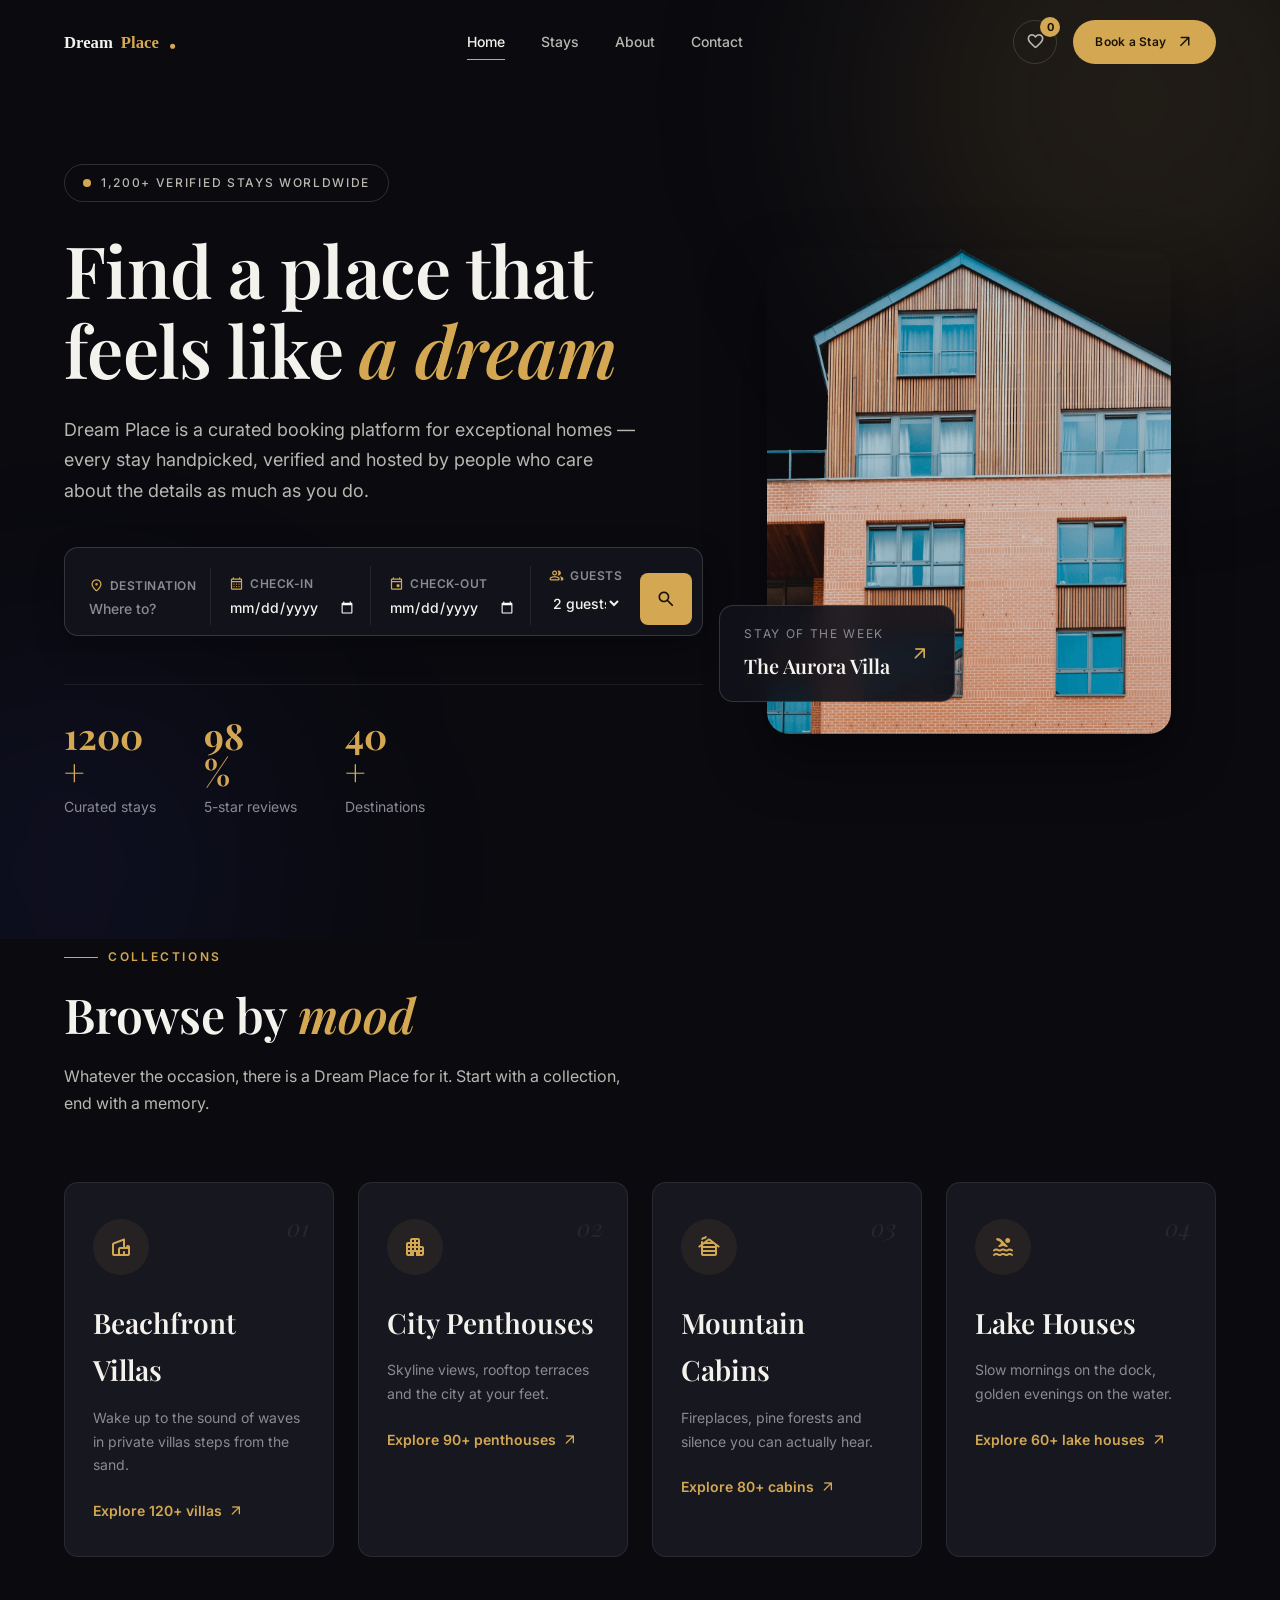
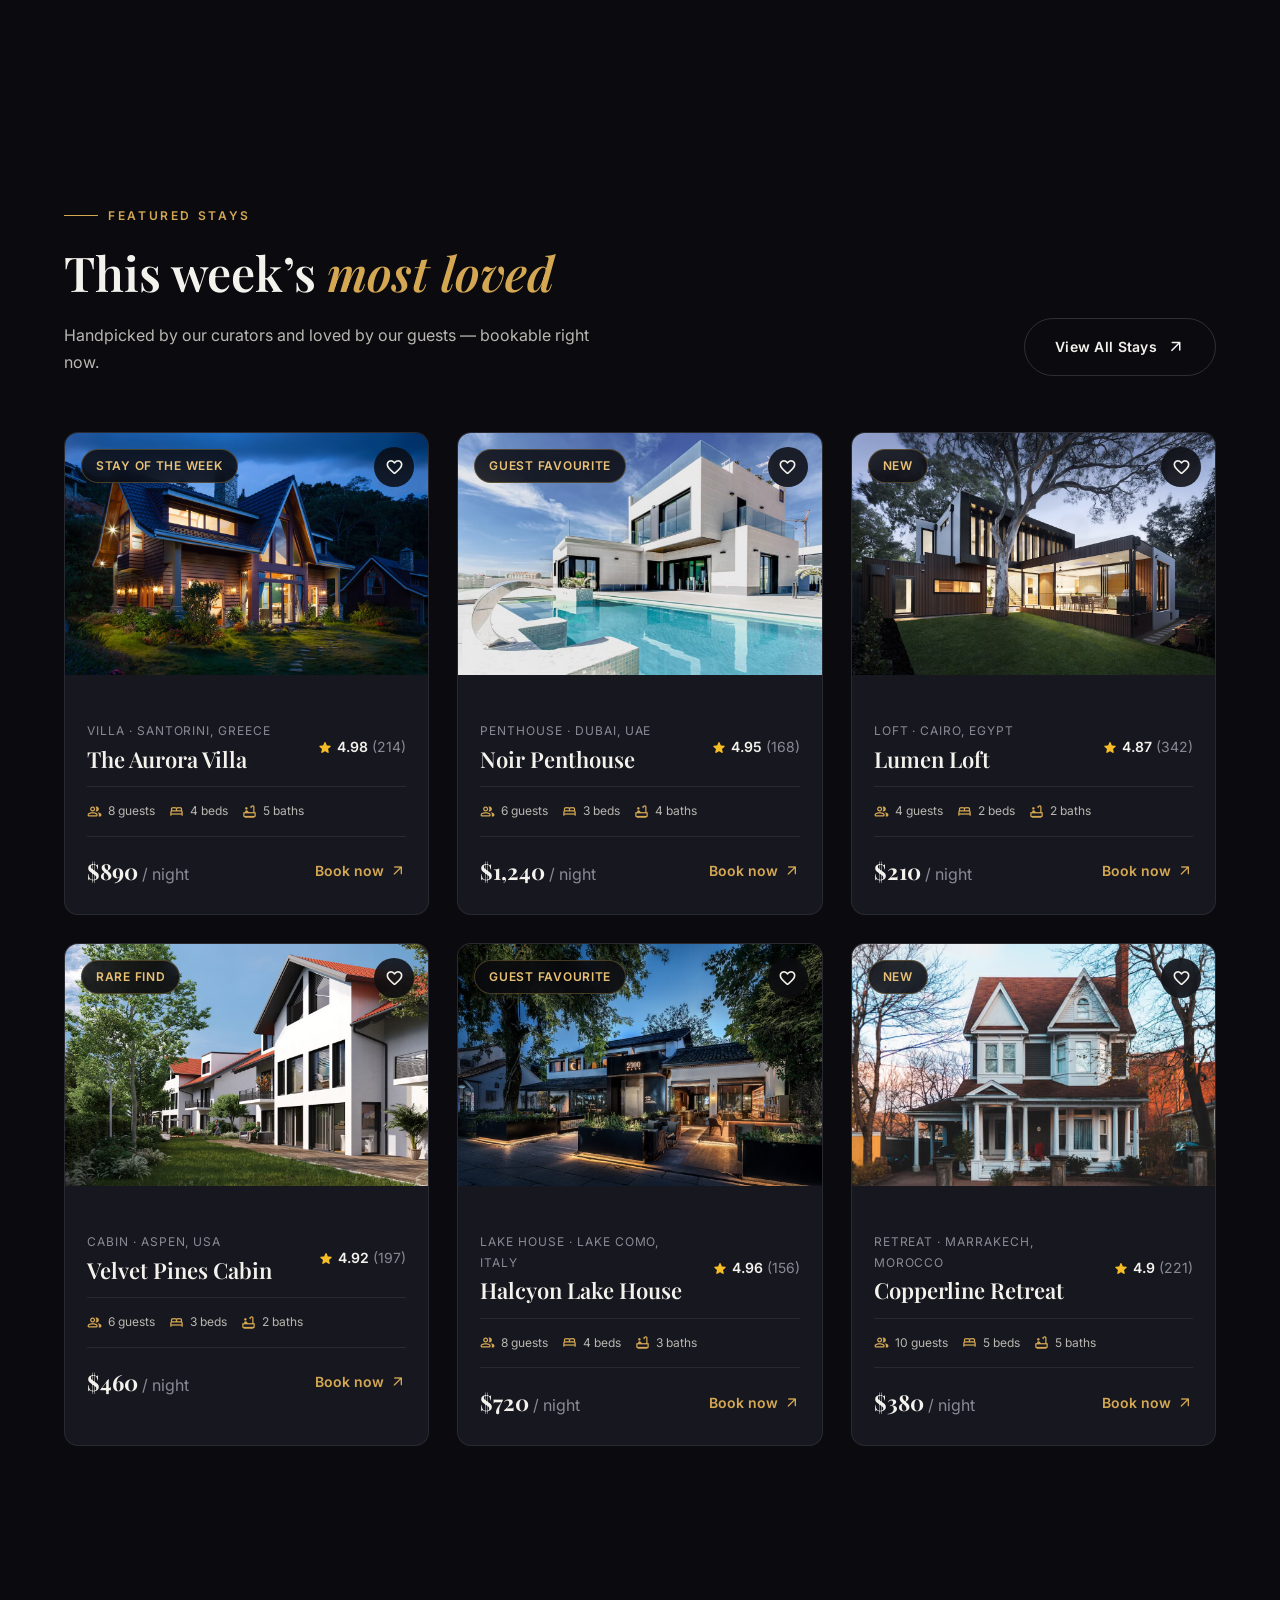
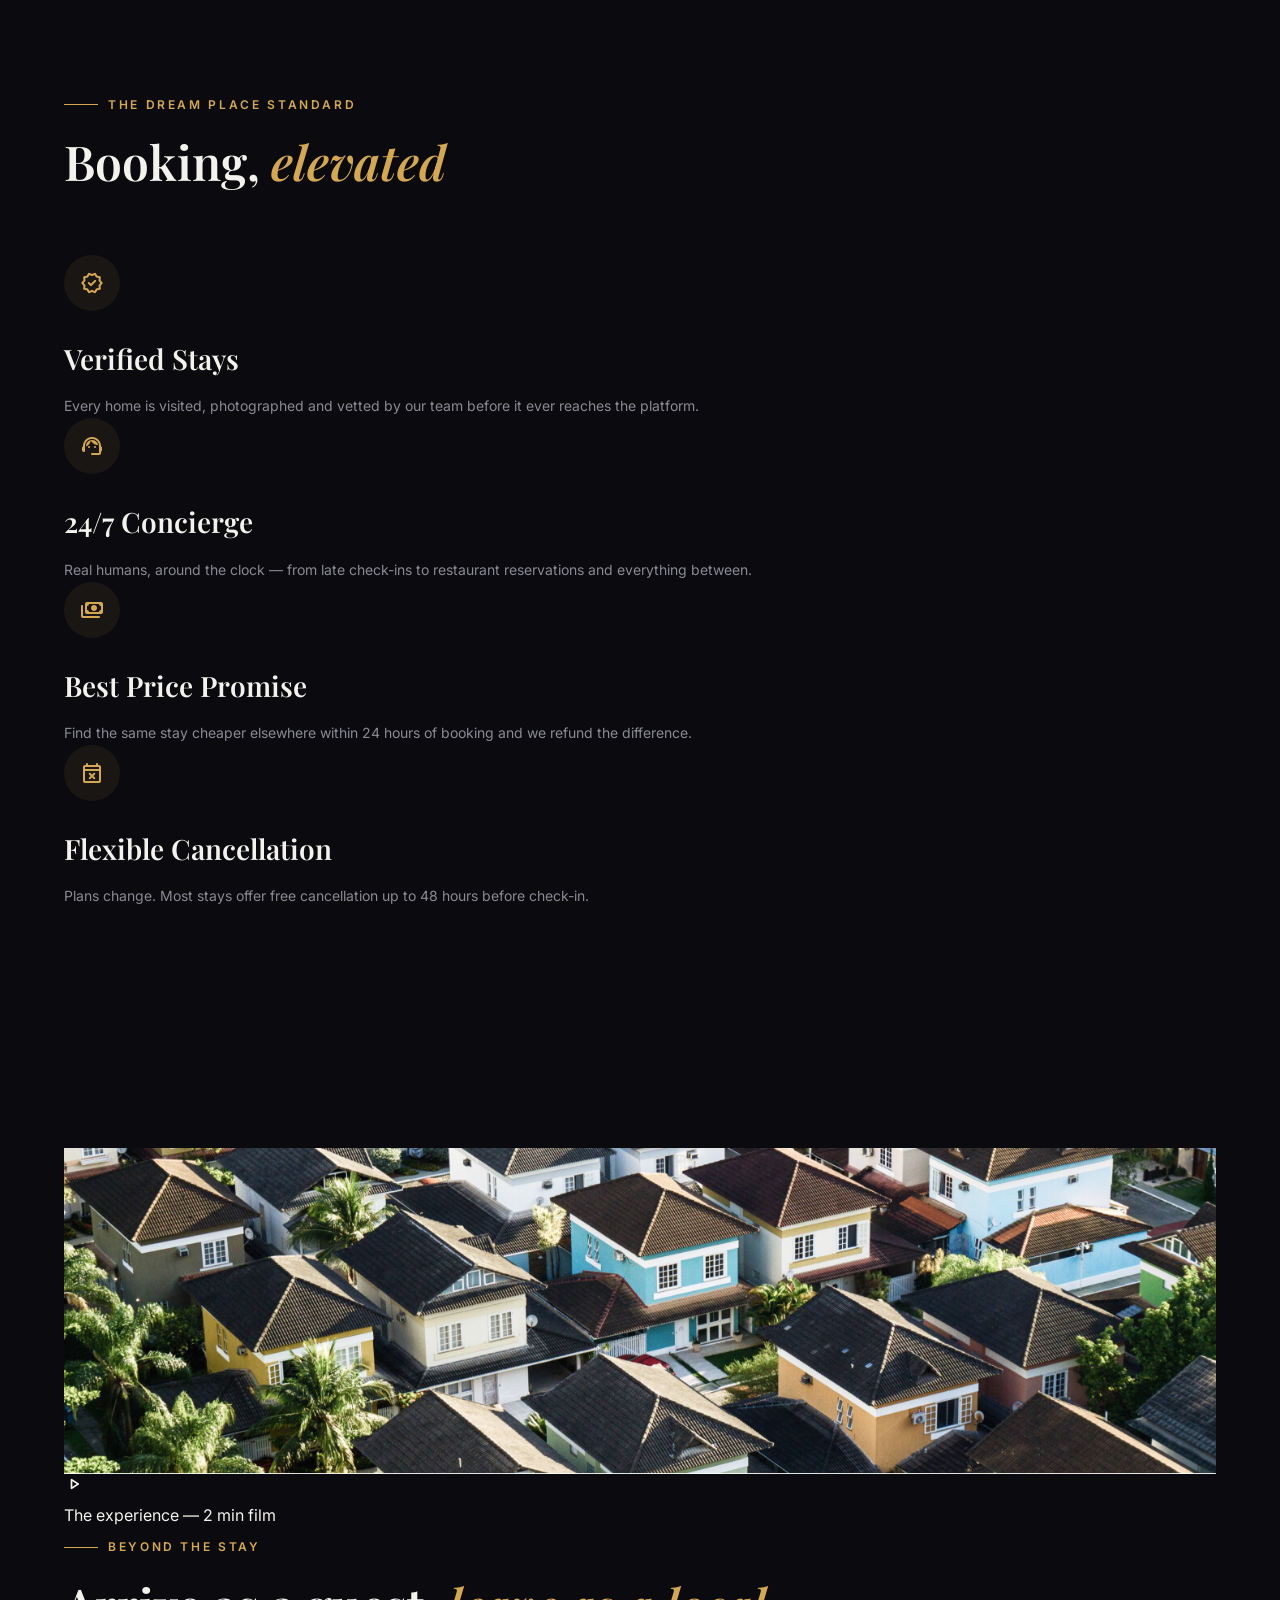
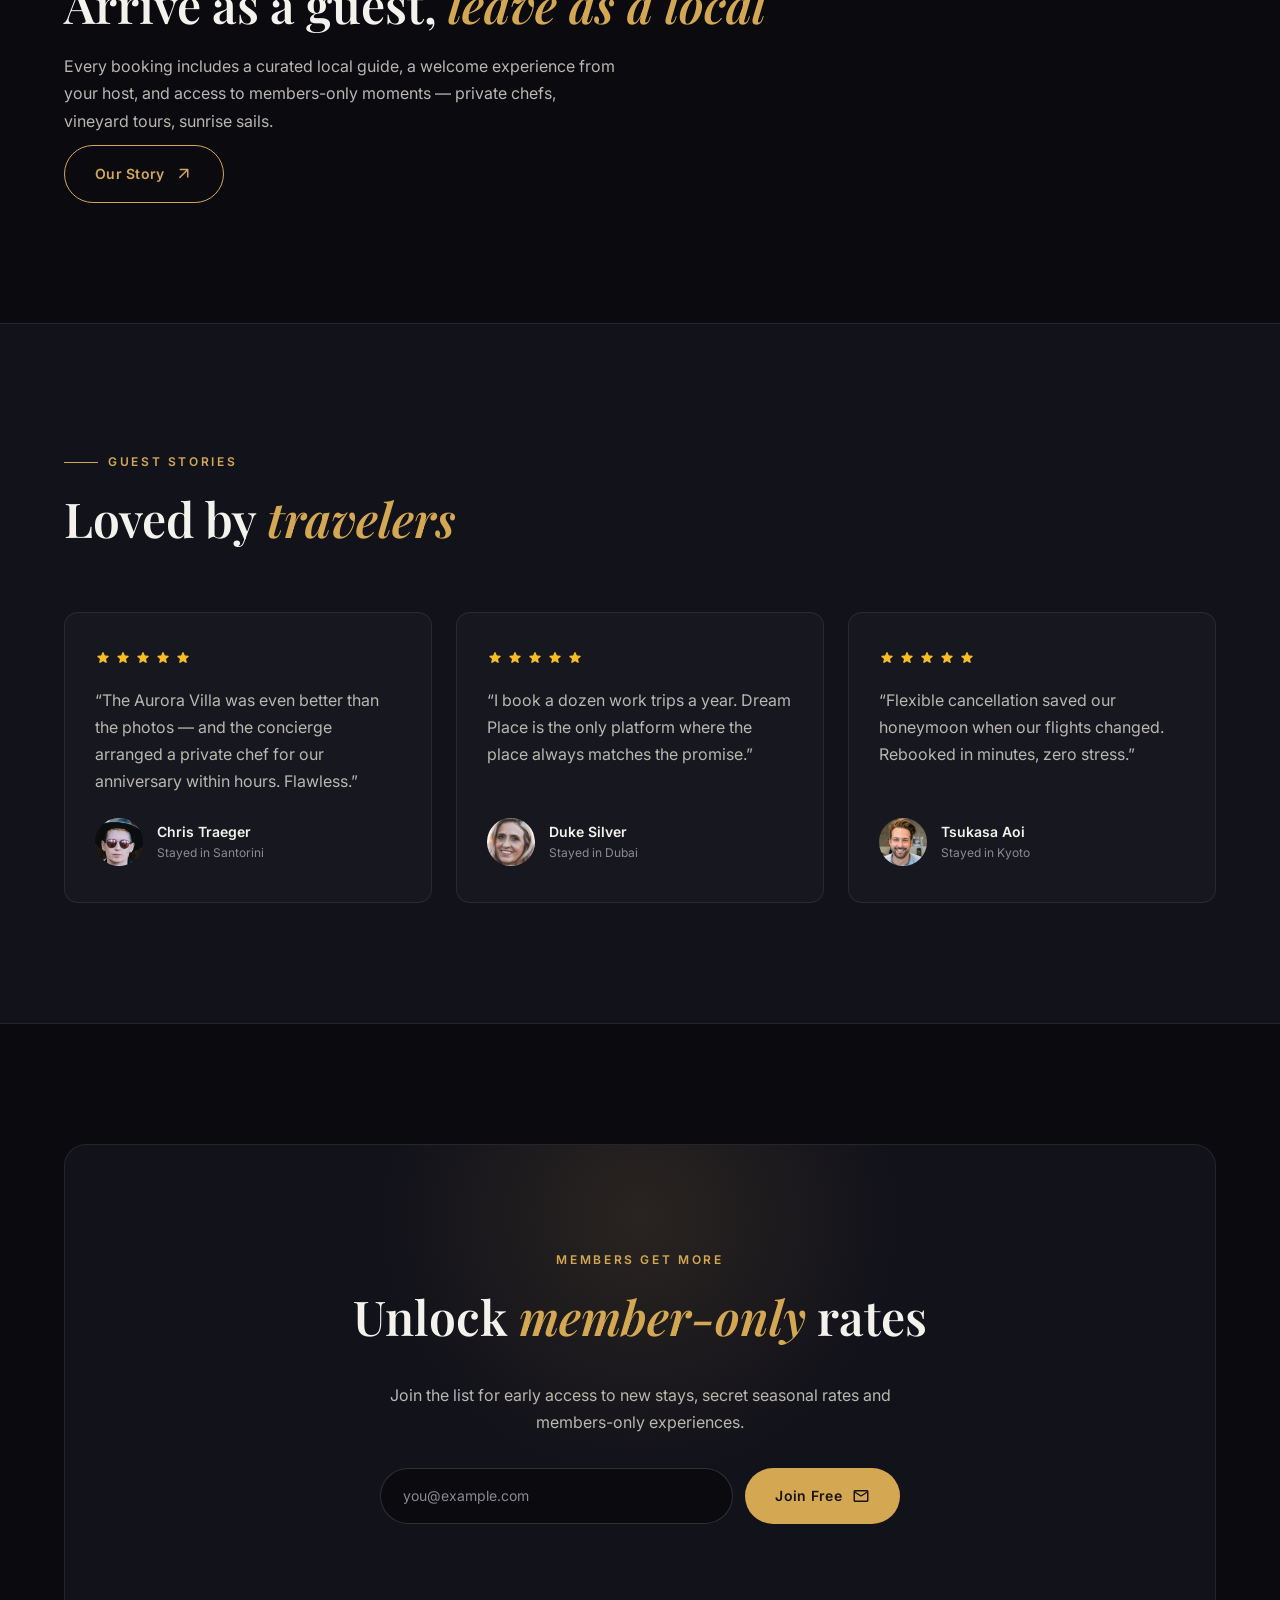
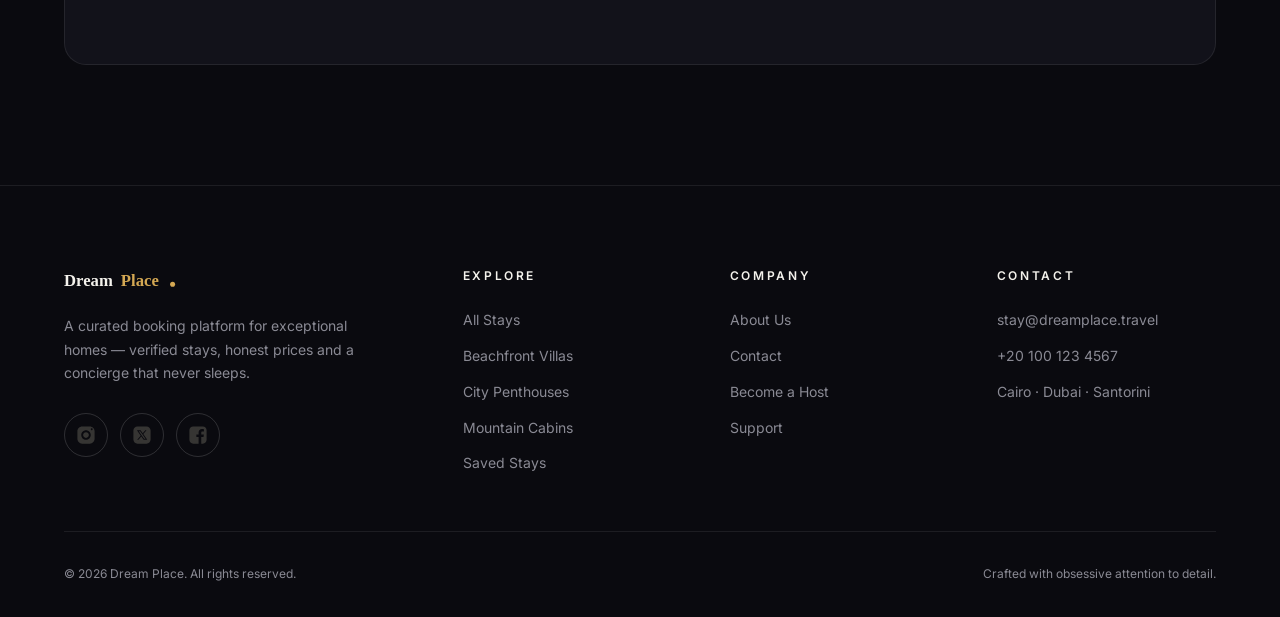
==== commit 1226653e: "feat: transform Dream Place into a high-end house booking platform - 6 connected pages: home, stays," ====
--- a/index.html
+++ b/index.html
@@ -3,26 +3,26 @@
   <head>
     <meta charset="UTF-8" />
     <meta name="viewport" content="width=device-width, initial-scale=1.0" />
-    <title>shena9y â€” Creative Developer &amp; Designer | Work Gallery</title>
-    <meta name="title" content="shena9y â€” Creative Developer &amp; Designer | Work Gallery" />
+    <title>Dream Place — Book Extraordinary Stays Around the World</title>
+    <meta name="title" content="Dream Place — Book Extraordinary Stays Around the World" />
     <meta
       name="description"
-      content="Selected works by Mohammed Hamdy (shena9y) â€” a high-end gallery of web experiences, brand identities and digital products crafted with precision." />
+      content="Dream Place is a curated booking platform for exceptional homes — villas, penthouses, lofts and retreats, handpicked and verified for unforgettable stays." />
     <meta name="author" content="Mohammed Hamdy (shena9y)" />
     <meta name="theme-color" content="#0a0a0f" />
     <meta property="og:type" content="website" />
-    <meta property="og:site_name" content="shena9y â€” Work Gallery" />
-    <meta property="og:title" content="shena9y â€” Creative Developer &amp; Designer" />
+    <meta property="og:site_name" content="Dream Place" />
+    <meta property="og:title" content="Dream Place — Book Extraordinary Stays" />
     <meta
       property="og:description"
-      content="A curated gallery of selected works â€” web experiences, brand identities and digital products crafted with precision." />
+      content="A curated collection of exceptional homes, handpicked and verified. Book your next unforgettable stay with Dream Place." />
     <meta property="og:url" content="https://shena9y.github.io/walthome/" />
     <meta property="og:image" content="https://shena9y.github.io/walthome/assets/images/hero.png" />
     <meta name="twitter:card" content="summary_large_image" />
-    <meta name="twitter:title" content="shena9y â€” Creative Developer &amp; Designer" />
+    <meta name="twitter:title" content="Dream Place — Book Extraordinary Stays" />
     <meta
       name="twitter:description"
-      content="A curated gallery of selected works â€” web experiences, brand identities and digital products crafted with precision." />
+      content="A curated collection of exceptional homes, handpicked and verified. Book your next unforgettable stay with Dream Place." />
     <meta name="twitter:image" content="https://shena9y.github.io/walthome/assets/images/hero.png" />
     <link rel="shortcut icon" href="favicon.svg" type="image/svg+xml" />
     <link rel="preconnect" href="https://fonts.googleapis.com" />
@@ -34,7 +34,8 @@
       rel="stylesheet"
       href="https://fonts.googleapis.com/css2?family=Material+Symbols+Rounded:opsz,wght,FILL,GRAD@24,400,0..1,0" />
     <link rel="stylesheet" href="./assets/css/style.css" />
-    <script src="./assets/js/script.js" defer></script>
+    <script src="./assets/js/main.js" defer></script>
+    <script src="./assets/js/booking.js" defer></script>
   </head>
   <body>
     <a href="#main" class="skip-link">Skip to content</a>
@@ -44,23 +45,26 @@
     -->
     <header class="header" data-header>
       <div class="container header-inner">
-        <a href="#home" class="logo" aria-label="shena9y â€” home">
-          <img src="./assets/images/logo.svg" width="132" height="28" alt="shena9y" />
+        <a href="index.html" class="logo" aria-label="Dream Place — home">
+          <img src="./assets/images/logo.svg" width="158" height="28" alt="Dream Place" />
         </a>
 
         <nav class="navbar" id="primary-navbar" aria-label="Main navigation" data-navbar>
           <ul class="navbar-list">
-            <li><a href="#home" class="navbar-link active" aria-current="page">Home</a></li>
-            <li><a href="#work" class="navbar-link">Work</a></li>
-            <li><a href="#services" class="navbar-link">Services</a></li>
-            <li><a href="#about" class="navbar-link">About</a></li>
-            <li><a href="#testimonials" class="navbar-link">Clients</a></li>
+            <li><a href="index.html" class="navbar-link active" aria-current="page">Home</a></li>
+            <li><a href="stays.html" class="navbar-link">Stays</a></li>
+            <li><a href="about.html" class="navbar-link">About</a></li>
+            <li><a href="contact.html" class="navbar-link">Contact</a></li>
           </ul>
         </nav>
 
         <div class="header-actions">
-          <a href="#contact" class="btn btn-primary btn-sm">
-            <span class="btn-text">Let&rsquo;s Talk</span>
+          <a href="favorites.html" class="icon-btn" aria-label="View saved stays" title="Saved stays">
+            <span class="material-symbols-rounded" aria-hidden="true">favorite</span>
+            <span class="icon-badge" data-fav-count hidden>0</span>
+          </a>
+          <a href="stays.html" class="btn btn-primary btn-sm">
+            <span class="btn-text">Book a Stay</span>
             <span class="material-symbols-rounded" aria-hidden="true">arrow_outward</span>
           </a>
           <button
@@ -78,9 +82,9 @@
 
     <main id="main">
       <!--
-      - #HERO
-      -->
-      <section class="hero" id="home" aria-label="Introduction">
+      - #HERO + SEARCH
+      -->
+      <section class="hero" aria-label="Welcome">
         <div class="hero-glow hero-glow-1" aria-hidden="true"></div>
         <div class="hero-glow hero-glow-2" aria-hidden="true"></div>
         <div class="container">
@@ -88,42 +92,74 @@
             <div class="hero-content">
               <p class="eyebrow reveal">
                 <span class="eyebrow-dot" aria-hidden="true"></span>
-                Available for new projects
+                1,200+ verified stays worldwide
               </p>
 
               <h1 class="display reveal" style="--reveal-delay: 80ms">
-                Crafting digital experiences that feel
-                <em class="accent-serif">alive</em>
+                Find a place that feels like
+                <em class="accent-serif">a dream</em>
               </h1>
 
               <p class="hero-text reveal" style="--reveal-delay: 160ms">
-                I&rsquo;m Mohammed Hamdy â€” a creative developer &amp; designer building
-                refined web experiences, brand identities and digital products for
-                ambitious studios and startups.
-              </p>
-
-              <div class="hero-actions reveal" style="--reveal-delay: 240ms">
-                <a href="#work" class="btn btn-primary">
-                  <span class="btn-text">Explore My Work</span>
-                  <span class="material-symbols-rounded" aria-hidden="true">arrow_downward</span>
-                </a>
-                <a href="#contact" class="btn btn-ghost">
-                  <span class="btn-text">Get in Touch</span>
-                </a>
-              </div>
+                Dream Place is a curated booking platform for exceptional homes —
+                every stay handpicked, verified and hosted by people who care
+                about the details as much as you do.
+              </p>
+
+              <form class="search-bar reveal" style="--reveal-delay: 240ms" data-search-form
+                action="stays.html" method="get" aria-label="Search stays">
+                <div class="search-field">
+                  <label class="search-label" for="q-destination">
+                    <span class="material-symbols-rounded" aria-hidden="true">location_on</span>
+                    Destination
+                  </label>
+                  <input type="text" id="q-destination" name="destination"
+                    placeholder="Where to?" autocomplete="off" />
+                </div>
+                <div class="search-field">
+                  <label class="search-label" for="q-checkin">
+                    <span class="material-symbols-rounded" aria-hidden="true">calendar_month</span>
+                    Check-in
+                  </label>
+                  <input type="date" id="q-checkin" name="checkin" data-checkin />
+                </div>
+                <div class="search-field">
+                  <label class="search-label" for="q-checkout">
+                    <span class="material-symbols-rounded" aria-hidden="true">event</span>
+                    Check-out
+                  </label>
+                  <input type="date" id="q-checkout" name="checkout" data-checkout />
+                </div>
+                <div class="search-field">
+                  <label class="search-label" for="q-guests">
+                    <span class="material-symbols-rounded" aria-hidden="true">group</span>
+                    Guests
+                  </label>
+                  <select id="q-guests" name="guests">
+                    <option value="1">1 guest</option>
+                    <option value="2" selected>2 guests</option>
+                    <option value="4">4 guests</option>
+                    <option value="6">6 guests</option>
+                    <option value="8">8+ guests</option>
+                  </select>
+                </div>
+                <button type="submit" class="search-submit" aria-label="Search stays">
+                  <span class="material-symbols-rounded" aria-hidden="true">search</span>
+                </button>
+              </form>
 
               <dl class="hero-stats reveal" style="--reveal-delay: 320ms">
                 <div class="stat">
+                  <dt class="stat-value"><span data-counter="1200">0</span>+</dt>
+                  <dd class="stat-label">Curated stays</dd>
+                </div>
+                <div class="stat">
+                  <dt class="stat-value"><span data-counter="98">0</span>%</dt>
+                  <dd class="stat-label">5-star reviews</dd>
+                </div>
+                <div class="stat">
                   <dt class="stat-value"><span data-counter="40">0</span>+</dt>
-                  <dd class="stat-label">Projects shipped</dd>
-                </div>
-                <div class="stat">
-                  <dt class="stat-value"><span data-counter="6">0</span>+</dt>
-                  <dd class="stat-label">Years of craft</dd>
-                </div>
-                <div class="stat">
-                  <dt class="stat-value"><span data-counter="25">0</span>+</dt>
-                  <dd class="stat-label">Happy clients</dd>
+                  <dd class="stat-label">Destinations</dd>
                 </div>
               </dl>
             </div>
@@ -134,13 +170,13 @@
                   src="./assets/images/hero.png"
                   width="640"
                   height="760"
-                  alt="Signature project â€” a refined digital experience by shena9y"
+                  alt="A sunlit luxury villa available on Dream Place"
                   class="img-cover" />
               </figure>
-              <a href="#work" class="hero-card" aria-label="Jump to signature project in the work gallery">
+              <a href="details.html?id=aurora-villa" class="hero-card" aria-label="View The Aurora Villa">
                 <div>
-                  <p class="hero-card-label">Signature project</p>
-                  <p class="hero-card-title">Aurora Residence</p>
+                  <p class="hero-card-label">Stay of the week</p>
+                  <p class="hero-card-title">The Aurora Villa</p>
                 </div>
                 <span class="material-symbols-rounded" aria-hidden="true">arrow_outward</span>
               </a>
@@ -148,271 +184,171 @@
           </div>
         </div>
       </section>
-
-      <!--
-      - #SERVICES
-      -->
-      <section class="section services" id="services" aria-label="Services">
+      <!--
+      - #COLLECTIONS
+      -->
+      <section class="section collections" aria-label="Browse by collection">
         <div class="container">
           <div class="section-head reveal">
-            <p class="section-tag">What I do</p>
+            <p class="section-tag">Collections</p>
             <h2 class="section-title">
-              Expertise, <em class="accent-serif">end to end</em>
+              Browse by <em class="accent-serif">mood</em>
             </h2>
             <p class="section-text">
-              From first sketch to final deploy â€” every detail considered,
-              every pixel intentional.
+              Whatever the occasion, there is a Dream Place for it. Start with a
+              collection, end with a memory.
             </p>
           </div>
 
-          <ul class="service-list">
-            <li class="service-card reveal">
-              <span class="service-icon material-symbols-rounded" aria-hidden="true">code</span>
-              <h3 class="service-title">Web Development</h3>
+          <ul class="collection-list">
+            <li class="collection-card reveal">
+              <span class="collection-icon material-symbols-rounded" aria-hidden="true">villa</span>
+              <h3 class="collection-title">Beachfront Villas</h3>
+              <p class="collection-text">Wake up to the sound of waves in private villas steps from the sand.</p>
+              <a href="stays.html?type=villa" class="collection-link">
+                Explore 120+ villas
+                <span class="material-symbols-rounded" aria-hidden="true">arrow_outward</span>
+              </a>
+              <span class="collection-index" aria-hidden="true">01</span>
+            </li>
+            <li class="collection-card reveal" style="--reveal-delay: 80ms">
+              <span class="collection-icon material-symbols-rounded" aria-hidden="true">apartment</span>
+              <h3 class="collection-title">City Penthouses</h3>
+              <p class="collection-text">Skyline views, rooftop terraces and the city at your feet.</p>
+              <a href="stays.html?type=penthouse" class="collection-link">
+                Explore 90+ penthouses
+                <span class="material-symbols-rounded" aria-hidden="true">arrow_outward</span>
+              </a>
+              <span class="collection-index" aria-hidden="true">02</span>
+            </li>
+            <li class="collection-card reveal" style="--reveal-delay: 160ms">
+              <span class="collection-icon material-symbols-rounded" aria-hidden="true">cabin</span>
+              <h3 class="collection-title">Mountain Cabins</h3>
+              <p class="collection-text">Fireplaces, pine forests and silence you can actually hear.</p>
+              <a href="stays.html?type=cabin" class="collection-link">
+                Explore 80+ cabins
+                <span class="material-symbols-rounded" aria-hidden="true">arrow_outward</span>
+              </a>
+              <span class="collection-index" aria-hidden="true">03</span>
+            </li>
+            <li class="collection-card reveal" style="--reveal-delay: 240ms">
+              <span class="collection-icon material-symbols-rounded" aria-hidden="true">pool</span>
+              <h3 class="collection-title">Lake Houses</h3>
+              <p class="collection-text">Slow mornings on the dock, golden evenings on the water.</p>
+              <a href="stays.html?type=lake" class="collection-link">
+                Explore 60+ lake houses
+                <span class="material-symbols-rounded" aria-hidden="true">arrow_outward</span>
+              </a>
+              <span class="collection-index" aria-hidden="true">04</span>
+            </li>
+          </ul>
+        </div>
+      </section>
+
+      <!--
+      - #FEATURED STAYS
+      -->
+      <section class="section stays-section" id="featured" aria-label="Featured stays">
+        <div class="container">
+          <div class="section-head-row reveal">
+            <div class="section-head">
+              <p class="section-tag">Featured stays</p>
+              <h2 class="section-title">
+                This week&rsquo;s <em class="accent-serif">most loved</em>
+              </h2>
+              <p class="section-text">
+                Handpicked by our curators and loved by our guests — bookable
+                right now.
+              </p>
+            </div>
+            <a href="stays.html" class="btn btn-ghost">
+              <span class="btn-text">View All Stays</span>
+              <span class="material-symbols-rounded" aria-hidden="true">arrow_outward</span>
+            </a>
+          </div>
+
+          <ul class="stay-grid" data-featured-grid>
+            <!-- populated by booking.js -->
+          </ul>
+        </div>
+      </section>
+      <!--
+      - #WHY DREAM PLACE
+      -->
+      <section class="section why" aria-label="Why book with Dream Place">
+        <div class="container">
+          <div class="section-head reveal">
+            <p class="section-tag">The Dream Place standard</p>
+            <h2 class="section-title">
+              Booking, <em class="accent-serif">elevated</em>
+            </h2>
+          </div>
+
+          <ul class="why-list">
+            <li class="why-card reveal">
+              <span class="service-icon material-symbols-rounded" aria-hidden="true">verified</span>
+              <h3 class="service-title">Verified Stays</h3>
               <p class="service-text">
-                Performant, accessible websites and web apps built with modern,
-                hand-crafted code â€” no bloated templates.
-              </p>
-              <span class="service-index" aria-hidden="true">01</span>
-            </li>
-            <li class="service-card reveal" style="--reveal-delay: 80ms">
-              <span class="service-icon material-symbols-rounded" aria-hidden="true">palette</span>
-              <h3 class="service-title">Brand Identity</h3>
+                Every home is visited, photographed and vetted by our team before
+                it ever reaches the platform.
+              </p>
+            </li>
+            <li class="why-card reveal" style="--reveal-delay: 80ms">
+              <span class="service-icon material-symbols-rounded" aria-hidden="true">support_agent</span>
+              <h3 class="service-title">24/7 Concierge</h3>
               <p class="service-text">
-                Distinct visual identities â€” logotype, color, typography and voice â€”
-                that make brands unforgettable.
-              </p>
-              <span class="service-index" aria-hidden="true">02</span>
-            </li>
-            <li class="service-card reveal" style="--reveal-delay: 160ms">
-              <span class="service-icon material-symbols-rounded" aria-hidden="true">deployed_code</span>
-              <h3 class="service-title">Product Design</h3>
+                Real humans, around the clock — from late check-ins to restaurant
+                reservations and everything between.
+              </p>
+            </li>
+            <li class="why-card reveal" style="--reveal-delay: 160ms">
+              <span class="service-icon material-symbols-rounded" aria-hidden="true">payments</span>
+              <h3 class="service-title">Best Price Promise</h3>
               <p class="service-text">
-                Intuitive interfaces and design systems engineered for clarity,
-                conversion and scale.
-              </p>
-              <span class="service-index" aria-hidden="true">03</span>
-            </li>
-            <li class="service-card reveal" style="--reveal-delay: 240ms">
-              <span class="service-icon material-symbols-rounded" aria-hidden="true">movie</span>
-              <h3 class="service-title">Motion &amp; Interaction</h3>
+                Find the same stay cheaper elsewhere within 24 hours of booking
+                and we refund the difference.
+              </p>
+            </li>
+            <li class="why-card reveal" style="--reveal-delay: 240ms">
+              <span class="service-icon material-symbols-rounded" aria-hidden="true">event_busy</span>
+              <h3 class="service-title">Flexible Cancellation</h3>
               <p class="service-text">
-                Purposeful animation and micro-interactions that give products
-                personality and polish.
-              </p>
-              <span class="service-index" aria-hidden="true">04</span>
+                Plans change. Most stays offer free cancellation up to 48 hours
+                before check-in.
+              </p>
             </li>
           </ul>
         </div>
       </section>
 
       <!--
-      - #WORK GALLERY
-      -->
-      <section class="section work" id="work" aria-label="Selected work">
-        <div class="container">
-          <div class="section-head reveal">
-            <p class="section-tag">Selected work</p>
-            <h2 class="section-title">
-              The <em class="accent-serif">gallery</em>
-            </h2>
-            <p class="section-text">
-              A curated selection of projects â€” each one a story of craft,
-              collaboration and measurable results.
-            </p>
-          </div>
-
-          <div class="work-filters reveal" role="group" aria-label="Filter projects by category">
-            <button class="filter-btn active" data-filter="all" aria-pressed="true">All</button>
-            <button class="filter-btn" data-filter="web" aria-pressed="false">Web</button>
-            <button class="filter-btn" data-filter="brand" aria-pressed="false">Brand</button>
-            <button class="filter-btn" data-filter="product" aria-pressed="false">Product</button>
-            <button class="filter-btn" data-filter="motion" aria-pressed="false">Motion</button>
-          </div>
-
-          <ul class="work-grid">
-            <li class="work-card reveal" data-category="web">
-              <a href="#" class="work-link" aria-label="View Aurora Residence case study">
-                <figure class="work-media">
-                  <img src="./assets/images/property-1.jpg" width="600" height="700"
-                    loading="lazy" alt="Aurora Residence â€” immersive real-estate platform" class="img-cover" />
-                </figure>
-                <div class="work-overlay">
-                  <span class="work-arrow material-symbols-rounded" aria-hidden="true">arrow_outward</span>
-                  <div class="work-meta">
-                    <p class="work-cat">Web Experience Â· 2025</p>
-                    <h3 class="work-title">Aurora Residence</h3>
-                  </div>
-                </div>
-              </a>
-            </li>
-            <li class="work-card reveal" data-category="brand" style="--reveal-delay: 80ms">
-              <a href="#" class="work-link" aria-label="View Noir Atelier case study">
-                <figure class="work-media">
-                  <img src="./assets/images/property-2.jpg" width="600" height="700"
-                    loading="lazy" alt="Noir Atelier â€” brand identity for a fashion house" class="img-cover" />
-                </figure>
-                <div class="work-overlay">
-                  <span class="work-arrow material-symbols-rounded" aria-hidden="true">arrow_outward</span>
-                  <div class="work-meta">
-                    <p class="work-cat">Brand Identity Â· 2025</p>
-                    <h3 class="work-title">Noir Atelier</h3>
-                  </div>
-                </div>
-              </a>
-            </li>
-            <li class="work-card reveal" data-category="product" style="--reveal-delay: 160ms">
-              <a href="#" class="work-link" aria-label="View Lumen Analytics case study">
-                <figure class="work-media">
-                  <img src="./assets/images/property-3.jpg" width="600" height="700"
-                    loading="lazy" alt="Lumen Analytics â€” SaaS product design" class="img-cover" />
-                </figure>
-                <div class="work-overlay">
-                  <span class="work-arrow material-symbols-rounded" aria-hidden="true">arrow_outward</span>
-                  <div class="work-meta">
-                    <p class="work-cat">Product Design Â· 2024</p>
-                    <h3 class="work-title">Lumen Analytics</h3>
-                  </div>
-                </div>
-              </a>
-            </li>
-            <li class="work-card reveal" data-category="motion" style="--reveal-delay: 240ms">
-              <a href="#" class="work-link" aria-label="View Velvet Motion case study">
-                <figure class="work-media">
-                  <img src="./assets/images/property-4.jpg" width="600" height="700"
-                    loading="lazy" alt="Velvet Motion â€” interactive motion campaign" class="img-cover" />
-                </figure>
-                <div class="work-overlay">
-                  <span class="work-arrow material-symbols-rounded" aria-hidden="true">arrow_outward</span>
-                  <div class="work-meta">
-                    <p class="work-cat">Motion &amp; Interaction Â· 2024</p>
-                    <h3 class="work-title">Velvet Motion</h3>
-                  </div>
-                </div>
-              </a>
-            </li>
-            <li class="work-card reveal" data-category="web">
-              <a href="#" class="work-link" aria-label="View Halcyon Hotels case study">
-                <figure class="work-media">
-                  <img src="./assets/images/property-5.jpg" width="600" height="700"
-                    loading="lazy" alt="Halcyon Hotels â€” booking experience redesign" class="img-cover" />
-                </figure>
-                <div class="work-overlay">
-                  <span class="work-arrow material-symbols-rounded" aria-hidden="true">arrow_outward</span>
-                  <div class="work-meta">
-                    <p class="work-cat">Web Experience Â· 2024</p>
-                    <h3 class="work-title">Halcyon Hotels</h3>
-                  </div>
-                </div>
-              </a>
-            </li>
-            <li class="work-card reveal" data-category="brand" style="--reveal-delay: 80ms">
-              <a href="#" class="work-link" aria-label="View Copperline Roasters case study">
-                <figure class="work-media">
-                  <img src="./assets/images/property-6.jpg" width="600" height="700"
-                    loading="lazy" alt="Copperline Roasters â€” packaging and identity" class="img-cover" />
-                </figure>
-                <div class="work-overlay">
-                  <span class="work-arrow material-symbols-rounded" aria-hidden="true">arrow_outward</span>
-                  <div class="work-meta">
-                    <p class="work-cat">Brand Identity Â· 2023</p>
-                    <h3 class="work-title">Copperline Roasters</h3>
-                  </div>
-                </div>
-              </a>
-            </li>
-            <li class="work-card reveal" data-category="product" style="--reveal-delay: 160ms">
-              <a href="#" class="work-link" aria-label="View Drift Finance case study">
-                <figure class="work-media">
-                  <img src="./assets/images/property-7.jpg" width="600" height="700"
-                    loading="lazy" alt="Drift Finance â€” fintech app design system" class="img-cover" />
-                </figure>
-                <div class="work-overlay">
-                  <span class="work-arrow material-symbols-rounded" aria-hidden="true">arrow_outward</span>
-                  <div class="work-meta">
-                    <p class="work-cat">Product Design Â· 2023</p>
-                    <h3 class="work-title">Drift Finance</h3>
-                  </div>
-                </div>
-              </a>
-            </li>
-            <li class="work-card reveal" data-category="motion" style="--reveal-delay: 240ms">
-              <a href="#" class="work-link" aria-label="View Pulse Studio case study">
-                <figure class="work-media">
-                  <img src="./assets/images/property-8.jpg" width="600" height="700"
-                    loading="lazy" alt="Pulse Studio â€” animated launch site" class="img-cover" />
-                </figure>
-                <div class="work-overlay">
-                  <span class="work-arrow material-symbols-rounded" aria-hidden="true">arrow_outward</span>
-                  <div class="work-meta">
-                    <p class="work-cat">Motion &amp; Interaction Â· 2023</p>
-                    <h3 class="work-title">Pulse Studio</h3>
-                  </div>
-                </div>
-              </a>
-            </li>
-          </ul>
-        </div>
-      </section>
-
-      <!--
-      - #ABOUT
-      -->
-      <section class="section about" id="about" aria-label="About me">
-        <div class="marquee" aria-hidden="true">
-          <div class="marquee-track">
-            <span class="marquee-item">Design</span>
-            <span class="marquee-item">Develop</span>
-            <span class="marquee-item">Deliver</span>
-            <span class="marquee-item">Design</span>
-            <span class="marquee-item">Develop</span>
-            <span class="marquee-item">Deliver</span>
-          </div>
-        </div>
-
-        <div class="container">
-          <div class="about-grid">
-            <div class="about-media reveal">
-              <figure class="about-frame about-frame-main">
-                <img src="./assets/images/feature-banner-1.jpg" width="560" height="640"
-                  loading="lazy" alt="Studio workspace â€” where the work comes to life" class="img-cover" />
-              </figure>
-              <figure class="about-frame about-frame-float">
-                <img src="./assets/images/feature-banner-2.jpg" width="340" height="380"
-                  loading="lazy" alt="Close-up of a crafted interface detail" class="img-cover" />
-              </figure>
-            </div>
-
-            <div class="about-content">
-              <p class="section-tag reveal">About</p>
+      - #EXPERIENCE
+      -->
+      <section class="section experience" aria-label="The Dream Place experience">
+        <div class="container">
+          <div class="experience-grid">
+            <a href="#" class="video-card reveal" aria-label="Play the Dream Place experience film">
+              <img src="./assets/images/video-card.jpg" width="640" height="420"
+                loading="lazy" alt="Film preview — inside a Dream Place villa at sunset" class="img-cover" />
+              <span class="video-play" aria-hidden="true">
+                <span class="material-symbols-rounded">play_arrow</span>
+              </span>
+              <span class="video-caption">The experience — 2 min film</span>
+            </a>
+
+            <div class="experience-content">
+              <p class="section-tag reveal">Beyond the stay</p>
               <h2 class="section-title reveal" style="--reveal-delay: 80ms">
-                Obsessed with the details
-                <em class="accent-serif">others overlook</em>
+                Arrive as a guest,
+                <em class="accent-serif">leave as a local</em>
               </h2>
               <p class="section-text reveal" style="--reveal-delay: 160ms">
-                For over six years I&rsquo;ve partnered with founders, studios and brands
-                to turn ambiguous ideas into precise, performant digital products. My
-                approach blends engineering rigor with an editorial design sensibility â€”
-                so the work not only functions flawlessly, it feels considered.
-              </p>
-
-              <ul class="about-highlights reveal" style="--reveal-delay: 240ms">
-                <li class="about-highlight">
-                  <span class="material-symbols-rounded" aria-hidden="true">check_circle</span>
-                  <span>Design-driven development, from concept to production</span>
-                </li>
-                <li class="about-highlight">
-                  <span class="material-symbols-rounded" aria-hidden="true">check_circle</span>
-                  <span>Performance &amp; accessibility baked in, never bolted on</span>
-                </li>
-                <li class="about-highlight">
-                  <span class="material-symbols-rounded" aria-hidden="true">check_circle</span>
-                  <span>Clear communication and on-time delivery, every time</span>
-                </li>
-              </ul>
-
-              <a href="#contact" class="btn btn-outline reveal" style="--reveal-delay: 320ms">
-                <span class="btn-text">Start a Project</span>
+                Every booking includes a curated local guide, a welcome experience
+                from your host, and access to members-only moments — private chefs,
+                vineyard tours, sunrise sails.
+              </p>
+              <a href="about.html" class="btn btn-outline reveal" style="--reveal-delay: 240ms">
+                <span class="btn-text">Our Story</span>
                 <span class="material-symbols-rounded" aria-hidden="true">arrow_outward</span>
               </a>
             </div>
@@ -422,12 +358,12 @@
       <!--
       - #TESTIMONIALS
       -->
-      <section class="section testimonials" id="testimonials" aria-label="Client testimonials">
+      <section class="section testimonials" aria-label="Guest stories">
         <div class="container">
           <div class="section-head reveal">
-            <p class="section-tag">Kind words</p>
+            <p class="section-tag">Guest stories</p>
             <h2 class="section-title">
-              Clients <em class="accent-serif">say it best</em>
+              Loved by <em class="accent-serif">travelers</em>
             </h2>
           </div>
 
@@ -441,16 +377,16 @@
                 <span class="material-symbols-rounded" aria-hidden="true">star</span>
               </div>
               <blockquote class="quote-text">
-                &ldquo;Working with Mohammed was the best decision we made for our rebrand.
-                He translated a vague vision into an identity our customers instantly
-                connected with.&rdquo;
+                &ldquo;The Aurora Villa was even better than the photos — and the
+                concierge arranged a private chef for our anniversary within
+                hours. Flawless.&rdquo;
               </blockquote>
               <div class="quote-author">
                 <img src="./assets/images/avatar-1.jpg" width="48" height="48" loading="lazy"
                   alt="" class="quote-avatar" />
                 <div>
                   <p class="quote-name">Chris Traeger</p>
-                  <p class="quote-role">Founder, Noir Atelier</p>
+                  <p class="quote-role">Stayed in Santorini</p>
                 </div>
               </div>
             </li>
@@ -463,16 +399,15 @@
                 <span class="material-symbols-rounded" aria-hidden="true">star</span>
               </div>
               <blockquote class="quote-text">
-                &ldquo;Rare is the developer who sweats the typography <em>and</em> the
-                Lighthouse score. Our platform is faster, prettier and converting
-                better than ever.&rdquo;
+                &ldquo;I book a dozen work trips a year. Dream Place is the only
+                platform where the place always matches the promise.&rdquo;
               </blockquote>
               <div class="quote-author">
                 <img src="./assets/images/avatar-2.jpg" width="48" height="48" loading="lazy"
                   alt="" class="quote-avatar" />
                 <div>
                   <p class="quote-name">Duke Silver</p>
-                  <p class="quote-role">CPO, Lumen Analytics</p>
+                  <p class="quote-role">Stayed in Dubai</p>
                 </div>
               </div>
             </li>
@@ -485,41 +420,50 @@
                 <span class="material-symbols-rounded" aria-hidden="true">star</span>
               </div>
               <blockquote class="quote-text">
-                &ldquo;Every interaction feels intentional. The motion design alone doubled
-                the time visitors spend on our launch site.&rdquo;
+                &ldquo;Flexible cancellation saved our honeymoon when our flights
+                changed. Rebooked in minutes, zero stress.&rdquo;
               </blockquote>
               <div class="quote-author">
                 <img src="./assets/images/avatar-3.jpg" width="48" height="48" loading="lazy"
                   alt="" class="quote-avatar" />
                 <div>
                   <p class="quote-name">Tsukasa Aoi</p>
-                  <p class="quote-role">Creative Director, Pulse Studio</p>
+                  <p class="quote-role">Stayed in Kyoto</p>
                 </div>
               </div>
             </li>
           </ul>
         </div>
       </section>
-      <!--
-      - #CTA
-      -->
-      <section class="section cta" id="contact" aria-label="Contact">
+
+      <!--
+      - #NEWSLETTER CTA
+      -->
+      <section class="section cta" aria-label="Newsletter">
         <div class="container">
           <div class="cta-box reveal">
-            <p class="section-tag">Got a project in mind?</p>
+            <p class="section-tag">Members get more</p>
             <h2 class="cta-title">
-              Let&rsquo;s build something
-              <em class="accent-serif">extraordinary</em>
+              Unlock <em class="accent-serif">member-only</em> rates
             </h2>
-            <a href="mailto:hello@shena9y.dev" class="cta-mail">
-              hello@shena9y.dev
-              <span class="material-symbols-rounded" aria-hidden="true">arrow_outward</span>
-            </a>
+            <p class="section-text" style="margin-inline: auto; margin-block-end: 32px">
+              Join the list for early access to new stays, secret seasonal rates
+              and members-only experiences.
+            </p>
+            <form class="newsletter-form" data-newsletter novalidate>
+              <label class="sr-only" for="newsletter-email">Email address</label>
+              <input type="email" id="newsletter-email" name="email"
+                placeholder="you@example.com" autocomplete="email" required />
+              <button type="submit" class="btn btn-primary">
+                <span class="btn-text">Join Free</span>
+                <span class="material-symbols-rounded" aria-hidden="true">mail</span>
+              </button>
+            </form>
+            <p class="form-note" data-newsletter-note role="status" aria-live="polite"></p>
           </div>
         </div>
       </section>
     </main>
-
     <!--
     - #FOOTER
     -->
@@ -527,73 +471,66 @@
       <div class="container">
         <div class="footer-top">
           <div class="footer-brand">
-            <a href="#home" class="logo" aria-label="shena9y â€” back to top">
-              <img src="./assets/images/logo.svg" width="132" height="28" alt="shena9y" />
+            <a href="index.html" class="logo" aria-label="Dream Place — back to top">
+              <img src="./assets/images/logo.svg" width="158" height="28" alt="Dream Place" />
             </a>
             <p class="footer-text">
-              Creative developer &amp; designer crafting refined digital experiences
-              from Cairo to the world.
+              A curated booking platform for exceptional homes — verified stays,
+              honest prices and a concierge that never sleeps.
             </p>
             <ul class="social-list">
               <li>
-                <a href="https://github.com/shena9y" target="_blank" rel="noopener noreferrer"
-                  class="social-link" aria-label="GitHub profile">
-                  <span class="material-symbols-rounded" aria-hidden="true">code</span>
+                <a href="#" class="social-link" aria-label="Instagram">
+                  <img src="./assets/images/insta.svg" width="18" height="18" alt="" />
                 </a>
               </li>
               <li>
-                <a href="#" class="social-link" aria-label="Dribbble profile">
-                  <span class="material-symbols-rounded" aria-hidden="true">sports_basketball</span>
+                <a href="#" class="social-link" aria-label="X (Twitter)">
+                  <img src="./assets/images/twitter.svg" width="18" height="18" alt="" />
                 </a>
               </li>
               <li>
-                <a href="#" class="social-link" aria-label="LinkedIn profile">
-                  <span class="material-symbols-rounded" aria-hidden="true">work</span>
-                </a>
-              </li>
-              <li>
-                <a href="#" class="social-link" aria-label="X (Twitter) profile">
-                  <img src="./assets/images/twitter.svg" width="18" height="18" alt="" />
+                <a href="#" class="social-link" aria-label="Facebook">
+                  <img src="./assets/images/facebook.svg" width="18" height="18" alt="" />
                 </a>
               </li>
             </ul>
           </div>
 
-          <nav class="footer-nav" aria-label="Footer navigation">
+          <nav class="footer-nav" aria-label="Explore">
             <p class="footer-nav-title">Explore</p>
             <ul class="footer-nav-list">
-              <li><a href="#work" class="footer-link">Work</a></li>
-              <li><a href="#services" class="footer-link">Services</a></li>
-              <li><a href="#about" class="footer-link">About</a></li>
-              <li><a href="#testimonials" class="footer-link">Clients</a></li>
+              <li><a href="stays.html" class="footer-link">All Stays</a></li>
+              <li><a href="stays.html?type=villa" class="footer-link">Beachfront Villas</a></li>
+              <li><a href="stays.html?type=penthouse" class="footer-link">City Penthouses</a></li>
+              <li><a href="stays.html?type=cabin" class="footer-link">Mountain Cabins</a></li>
+              <li><a href="favorites.html" class="footer-link">Saved Stays</a></li>
             </ul>
           </nav>
 
-          <div class="footer-nav">
-            <p class="footer-nav-title">Services</p>
+          <nav class="footer-nav" aria-label="Company">
+            <p class="footer-nav-title">Company</p>
             <ul class="footer-nav-list">
-              <li><a href="#services" class="footer-link">Web Development</a></li>
-              <li><a href="#services" class="footer-link">Brand Identity</a></li>
-              <li><a href="#services" class="footer-link">Product Design</a></li>
-              <li><a href="#services" class="footer-link">Motion &amp; Interaction</a></li>
+              <li><a href="about.html" class="footer-link">About Us</a></li>
+              <li><a href="contact.html" class="footer-link">Contact</a></li>
+              <li><a href="about.html#hosts" class="footer-link">Become a Host</a></li>
+              <li><a href="contact.html" class="footer-link">Support</a></li>
             </ul>
-          </div>
+          </nav>
 
           <div class="footer-nav">
             <p class="footer-nav-title">Contact</p>
             <ul class="footer-nav-list">
-              <li><a href="mailto:hello@shena9y.dev" class="footer-link">hello@shena9y.dev</a></li>
-              <li><a href="https://github.com/shena9y" target="_blank" rel="noopener noreferrer" class="footer-link">github.com/shena9y</a></li>
-              <li><span class="footer-link footer-link-static">Cairo, Egypt</span></li>
+              <li><a href="mailto:stay@dreamplace.travel" class="footer-link">stay@dreamplace.travel</a></li>
+              <li><a href="tel:+201001234567" class="footer-link">+20 100 123 4567</a></li>
+              <li><span class="footer-link footer-link-static">Cairo · Dubai · Santorini</span></li>
             </ul>
           </div>
         </div>
 
         <div class="footer-bottom">
-          <p class="copyright">
-            &copy; 2026 Mohammed Hamdy (shena9y). All rights reserved.
-          </p>
-          <p class="footer-note">Designed &amp; built with obsessive attention to detail.</p>
+          <p class="copyright">&copy; 2026 Dream Place. All rights reserved.</p>
+          <p class="footer-note">Crafted with obsessive attention to detail.</p>
         </div>
       </div>
     </footer>
--- a/assets/css/style.css
+++ b/assets/css/style.css
@@ -412,6 +412,64 @@
   transform: translateY(-4px) rotate(-45deg);
 }
 
+/* icon button (favorites) */
+.icon-btn {
+  position: relative;
+  display: inline-flex;
+  align-items: center;
+  justify-content: center;
+  width: 44px;
+  height: 44px;
+  color: var(--ink-soft);
+  border: 1px solid var(--line-strong);
+  border-radius: var(--radius-circle);
+  transition: var(--transition-quick);
+}
+
+.icon-btn:hover {
+  color: var(--accent);
+  border-color: var(--accent);
+}
+
+.icon-btn .material-symbols-rounded {
+  font-size: 1.9rem;
+}
+
+.icon-badge {
+  position: absolute;
+  inset-block-start: -4px;
+  inset-inline-end: -4px;
+  min-width: 20px;
+  height: 20px;
+  display: inline-flex;
+  align-items: center;
+  justify-content: center;
+  padding-inline: 5px;
+  background: var(--accent);
+  color: var(--accent-ink);
+  font-size: 1.1rem;
+  font-weight: var(--weight-bold);
+  font-family: var(--font-sans);
+  border-radius: var(--radius-full);
+}
+
+.btn-block {
+  width: 100%;
+}
+
+.sr-only {
+  position: absolute;
+  width: 1px;
+  height: 1px;
+  overflow: hidden;
+  clip: rect(0 0 0 0);
+  white-space: nowrap;
+}
+
+.pt-0 {
+  padding-block-start: 0 !important;
+}
+
 /*-----------------------------------*\
   #HERO
 \*-----------------------------------*/
@@ -517,6 +575,420 @@
 .stat-label {
   font-size: var(--fs-label);
   color: var(--muted);
+}
+
+/*-----------------------------------*\
+  #BOOKING SEARCH BAR
+\*-----------------------------------*/
+.search-bar {
+  display: grid;
+  grid-template-columns: 1.3fr 1fr 1fr 0.9fr auto;
+  align-items: end;
+  gap: 4px;
+  padding: 10px;
+  background: var(--bg-elevated);
+  border: 1px solid var(--line-strong);
+  border-radius: var(--radius-medium);
+  box-shadow: var(--shadow-soft);
+  margin-block-end: 48px;
+}
+
+.search-field {
+  padding: 8px 14px;
+  border-inline-end: 1px solid var(--line);
+}
+
+.search-field:nth-last-of-type(1) {
+  border-inline-end: none;
+}
+
+.search-label {
+  display: flex;
+  align-items: center;
+  gap: 6px;
+  font-size: var(--fs-micro);
+  font-weight: var(--weight-semiBold);
+  letter-spacing: 0.04em;
+  text-transform: uppercase;
+  color: var(--muted);
+  margin-block-end: 4px;
+}
+
+.search-label .material-symbols-rounded {
+  font-size: 1.5rem;
+  color: var(--accent);
+}
+
+.search-field input,
+.search-field select {
+  width: 100%;
+  background: none;
+  border: none;
+  color: var(--ink);
+  font-family: var(--font-sans);
+  font-size: var(--fs-label);
+  font-weight: var(--weight-medium);
+  outline: none;
+  color-scheme: dark;
+}
+
+.search-field input::placeholder {
+  color: var(--muted);
+}
+
+.search-field select option {
+  background: var(--bg-elevated);
+  color: var(--ink);
+}
+
+.search-submit {
+  display: inline-flex;
+  align-items: center;
+  justify-content: center;
+  width: 52px;
+  height: 52px;
+  background: var(--accent);
+  color: var(--accent-ink);
+  border-radius: var(--radius-small);
+  transition: var(--transition-quick);
+}
+
+.search-submit:hover {
+  background: var(--accent-strong);
+  box-shadow: var(--shadow-accent);
+}
+
+/*-----------------------------------*\
+  #COLLECTIONS
+\*-----------------------------------*/
+.collections {
+  padding-block-start: 0;
+}
+
+.collection-list {
+  display: grid;
+  grid-template-columns: repeat(4, 1fr);
+  gap: 24px;
+}
+
+.collection-card {
+  position: relative;
+  padding: 36px 28px 32px;
+  background: var(--bg-surface);
+  border: 1px solid var(--line);
+  border-radius: var(--radius-medium);
+  overflow: hidden;
+  transition: var(--transition-quick);
+}
+
+.collection-card:hover {
+  transform: translateY(-6px);
+  border-color: var(--line-strong);
+  box-shadow: var(--shadow-soft);
+}
+
+.collection-icon {
+  display: inline-flex;
+  align-items: center;
+  justify-content: center;
+  width: 56px;
+  height: 56px;
+  font-size: 2.4rem;
+  color: var(--accent);
+  background: #d4a85314;
+  border-radius: var(--radius-circle);
+  margin-block-end: 24px;
+}
+
+.collection-title {
+  font-family: var(--font-serif);
+  font-size: var(--fs-title);
+  font-weight: var(--weight-semiBold);
+  margin-block-end: 12px;
+}
+
+.collection-text {
+  font-size: var(--fs-label);
+  color: var(--muted);
+  margin-block-end: 20px;
+}
+
+.collection-link {
+  display: inline-flex;
+  align-items: center;
+  gap: 6px;
+  font-size: var(--fs-label);
+  font-weight: var(--weight-semiBold);
+  color: var(--accent);
+}
+
+.collection-link .material-symbols-rounded {
+  font-size: 1.6rem;
+  transition: transform var(--transition-quick);
+}
+
+.collection-link:hover .material-symbols-rounded {
+  transform: translate(2px, -2px);
+}
+
+.collection-index {
+  position: absolute;
+  inset-block-start: 24px;
+  inset-inline-end: 24px;
+  font-family: var(--font-serif);
+  font-size: 2.4rem;
+  font-style: italic;
+  color: #ffffff12;
+}
+
+/*-----------------------------------*\
+  #STAY CARDS
+\*-----------------------------------*/
+.section-head-row {
+  display: flex;
+  align-items: flex-end;
+  justify-content: space-between;
+  gap: 32px;
+  margin-block-end: 56px;
+}
+
+.section-head-row .section-head {
+  margin-block-end: 0;
+}
+
+.stay-grid {
+  display: grid;
+  grid-template-columns: repeat(3, 1fr);
+  gap: 28px;
+}
+
+.stay-card {
+  background: var(--bg-surface);
+  border: 1px solid var(--line);
+  border-radius: var(--radius-medium);
+  overflow: hidden;
+  transition: var(--transition-quick);
+}
+
+.stay-card:hover {
+  transform: translateY(-6px);
+  border-color: var(--line-strong);
+  box-shadow: var(--shadow-lift);
+}
+
+.stay-media {
+  position: relative;
+  aspect-ratio: 3 / 2.2;
+  overflow: hidden;
+}
+
+.stay-media .img-cover {
+  transition: transform 1s var(--ease-out);
+}
+
+.stay-card:hover .stay-media .img-cover {
+  transform: scale(1.06);
+}
+
+.stay-tag {
+  position: absolute;
+  inset-block-start: 16px;
+  inset-inline-start: 16px;
+  padding: 6px 14px;
+  background: #0a0a0fd9;
+  backdrop-filter: blur(8px);
+  color: var(--accent-strong);
+  font-size: var(--fs-micro);
+  font-weight: var(--weight-semiBold);
+  letter-spacing: 0.06em;
+  text-transform: uppercase;
+  border: 1px solid #d4a8534d;
+  border-radius: var(--radius-full);
+}
+
+.fav-btn {
+  position: absolute;
+  inset-block-start: 14px;
+  inset-inline-end: 14px;
+  display: inline-flex;
+  align-items: center;
+  justify-content: center;
+  width: 40px;
+  height: 40px;
+  background: #0a0a0fd9;
+  backdrop-filter: blur(8px);
+  color: var(--ink);
+  border-radius: var(--radius-circle);
+  transition: var(--transition-quick);
+}
+
+.fav-btn .material-symbols-rounded {
+  font-size: 1.9rem;
+  transition: var(--transition-quick);
+}
+
+.fav-btn:hover {
+  color: var(--accent);
+}
+
+.fav-btn.active {
+  color: #ff5d73;
+}
+
+.fav-btn.active .material-symbols-rounded {
+  font-variation-settings: "FILL" 1, "wght" 400, "GRAD" 0, "opsz" 24;
+}
+
+.stay-body {
+  padding: 22px 22px 24px;
+}
+
+.stay-head {
+  display: flex;
+  justify-content: space-between;
+  gap: 12px;
+  margin-block-end: 14px;
+}
+
+.stay-type {
+  font-size: var(--fs-micro);
+  letter-spacing: 0.08em;
+  text-transform: uppercase;
+  color: var(--muted);
+  margin-block-end: 4px;
+}
+
+.stay-title {
+  font-family: var(--font-serif);
+  font-size: 2.2rem;
+  font-weight: var(--weight-semiBold);
+  line-height: var(--lh-title);
+}
+
+.stay-title a {
+  transition: color var(--transition-quick);
+}
+
+.stay-title a:hover {
+  color: var(--accent);
+}
+
+.stay-rating {
+  display: inline-flex;
+  align-items: center;
+  gap: 4px;
+  font-size: var(--fs-label);
+  font-weight: var(--weight-semiBold);
+  color: var(--ink);
+  white-space: nowrap;
+}
+
+.stay-rating .material-symbols-rounded {
+  font-size: 1.6rem;
+  color: var(--star);
+  font-variation-settings: "FILL" 1, "wght" 400, "GRAD" 0, "opsz" 24;
+}
+
+.stay-reviews {
+  color: var(--muted);
+  font-weight: var(--weight-regular);
+}
+
+.stay-specs {
+  display: flex;
+  flex-wrap: wrap;
+  gap: 14px;
+  padding-block: 14px;
+  border-block: 1px solid var(--line);
+  margin-block-end: 16px;
+}
+
+.stay-specs li {
+  display: inline-flex;
+  align-items: center;
+  gap: 6px;
+  font-size: var(--fs-micro);
+  color: var(--ink-soft);
+}
+
+.stay-specs .material-symbols-rounded {
+  font-size: 1.5rem;
+  color: var(--accent);
+}
+
+.stay-foot {
+  display: flex;
+  align-items: center;
+  justify-content: space-between;
+  gap: 12px;
+}
+
+.stay-price {
+  font-size: var(--fs-body);
+  color: var(--muted);
+}
+
+.stay-price strong {
+  font-family: var(--font-serif);
+  font-size: 2.2rem;
+  color: var(--ink);
+}
+
+.stay-cta {
+  display: inline-flex;
+  align-items: center;
+  gap: 6px;
+  font-size: var(--fs-label);
+  font-weight: var(--weight-semiBold);
+  color: var(--accent);
+}
+
+.stay-cta .material-symbols-rounded {
+  font-size: 1.6rem;
+  transition: transform var(--transition-quick);
+}
+
+.stay-cta:hover .material-symbols-rounded {
+  transform: translate(2px, -2px);
+}
+
+/*-----------------------------------*\
+  #NEWSLETTER + FORM NOTES
+\*-----------------------------------*/
+.newsletter-form {
+  position: relative;
+  display: flex;
+  gap: 12px;
+  max-width: 520px;
+  margin-inline: auto;
+}
+
+.newsletter-form input {
+  flex: 1;
+  padding: 16px 22px;
+  background: var(--bg);
+  border: 1px solid var(--line-strong);
+  border-radius: var(--radius-full);
+  color: var(--ink);
+  font-family: var(--font-sans);
+  font-size: var(--fs-label);
+  outline: none;
+  transition: border-color var(--transition-quick);
+}
+
+.newsletter-form input:focus {
+  border-color: var(--accent);
+}
+
+.newsletter-form input::placeholder {
+  color: var(--muted);
+}
+
+.form-note {
+  min-height: 24px;
+  margin-block-start: 16px;
+  font-size: var(--fs-label);
+  color: var(--accent-strong);
 }
 
 .hero-media {
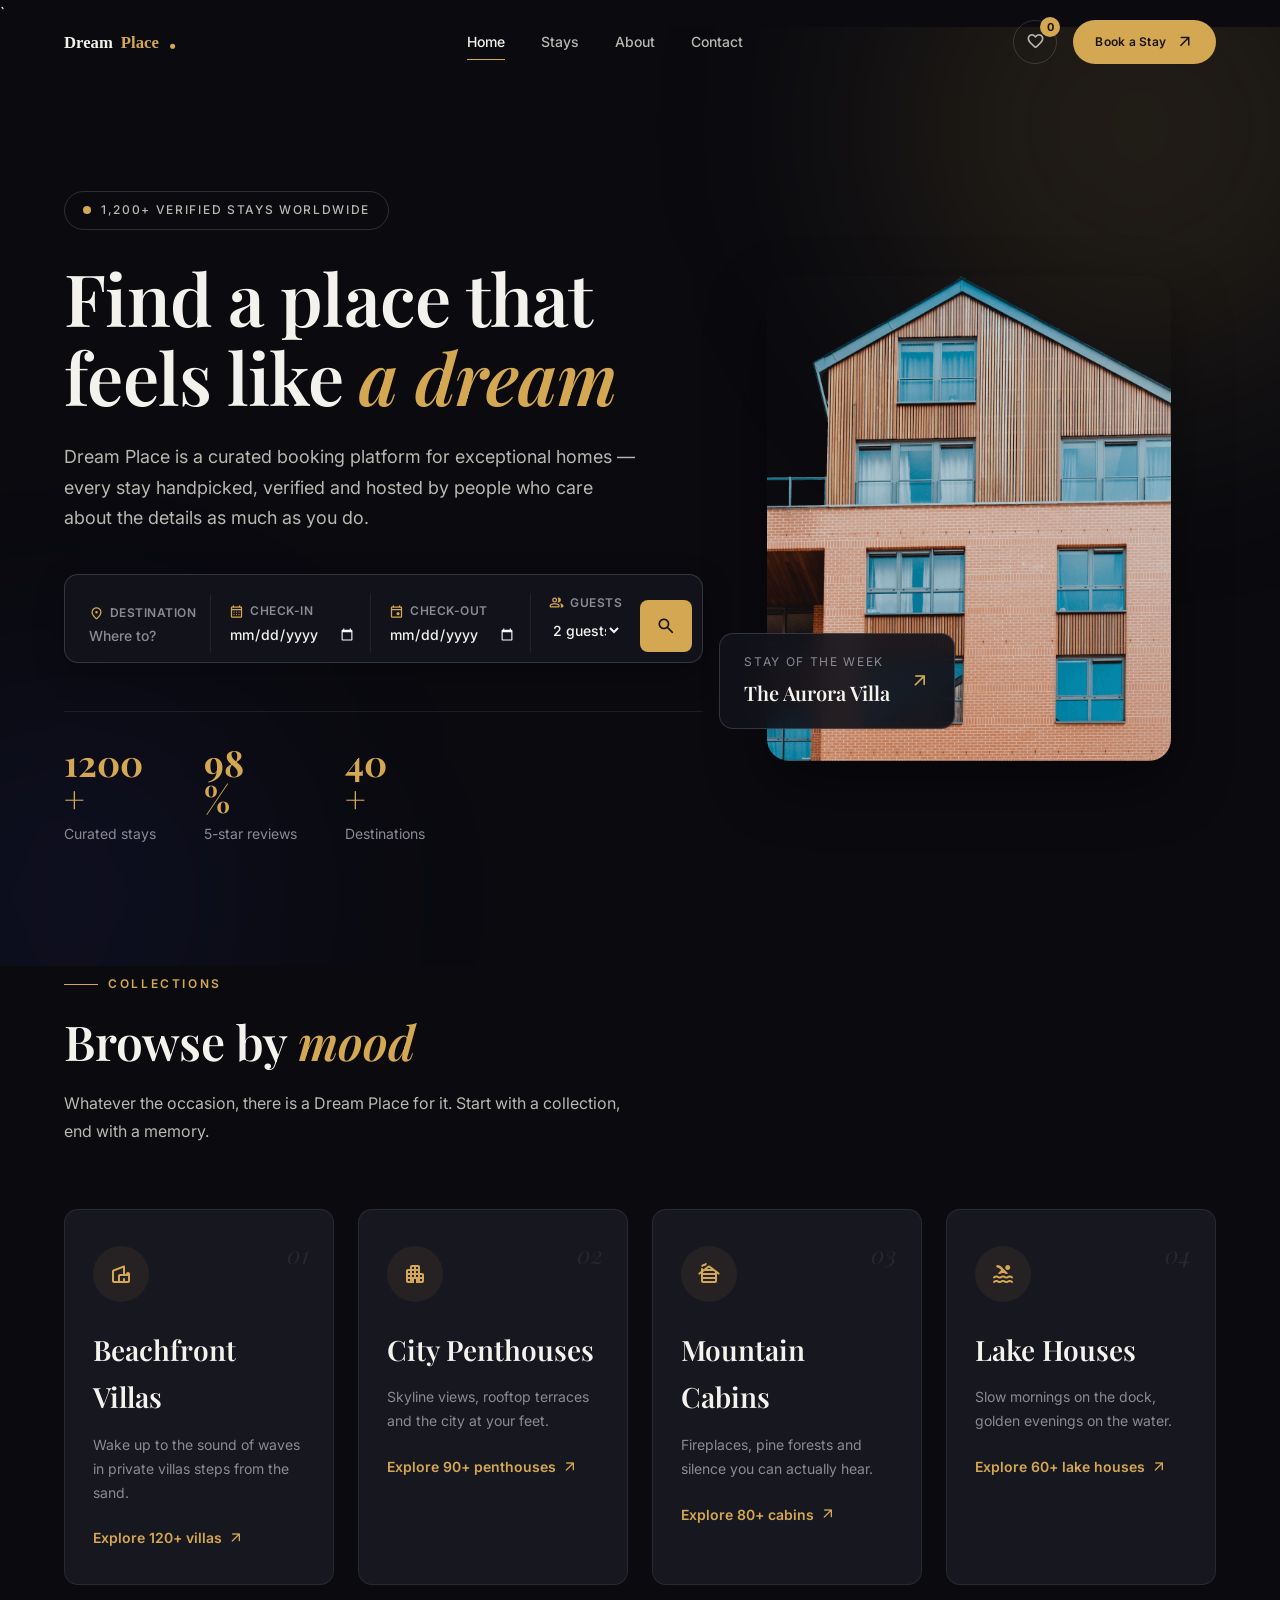
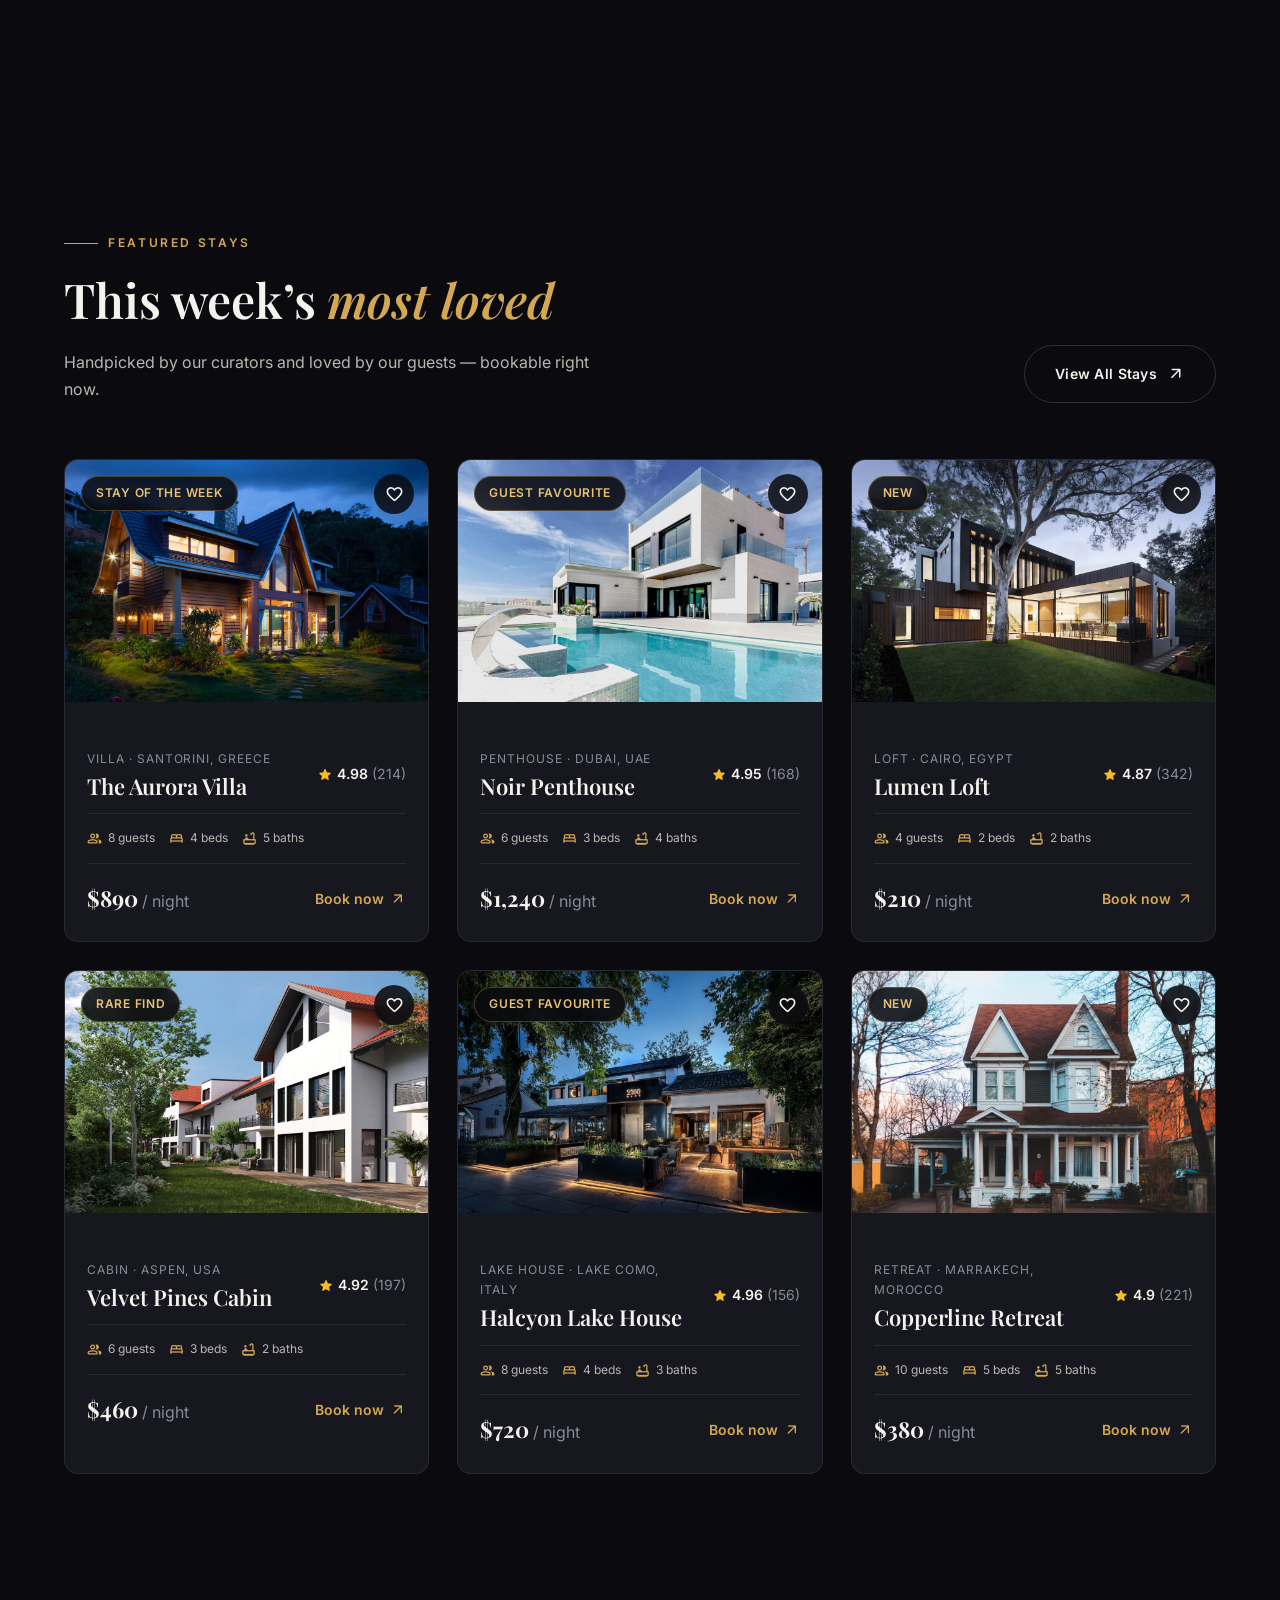
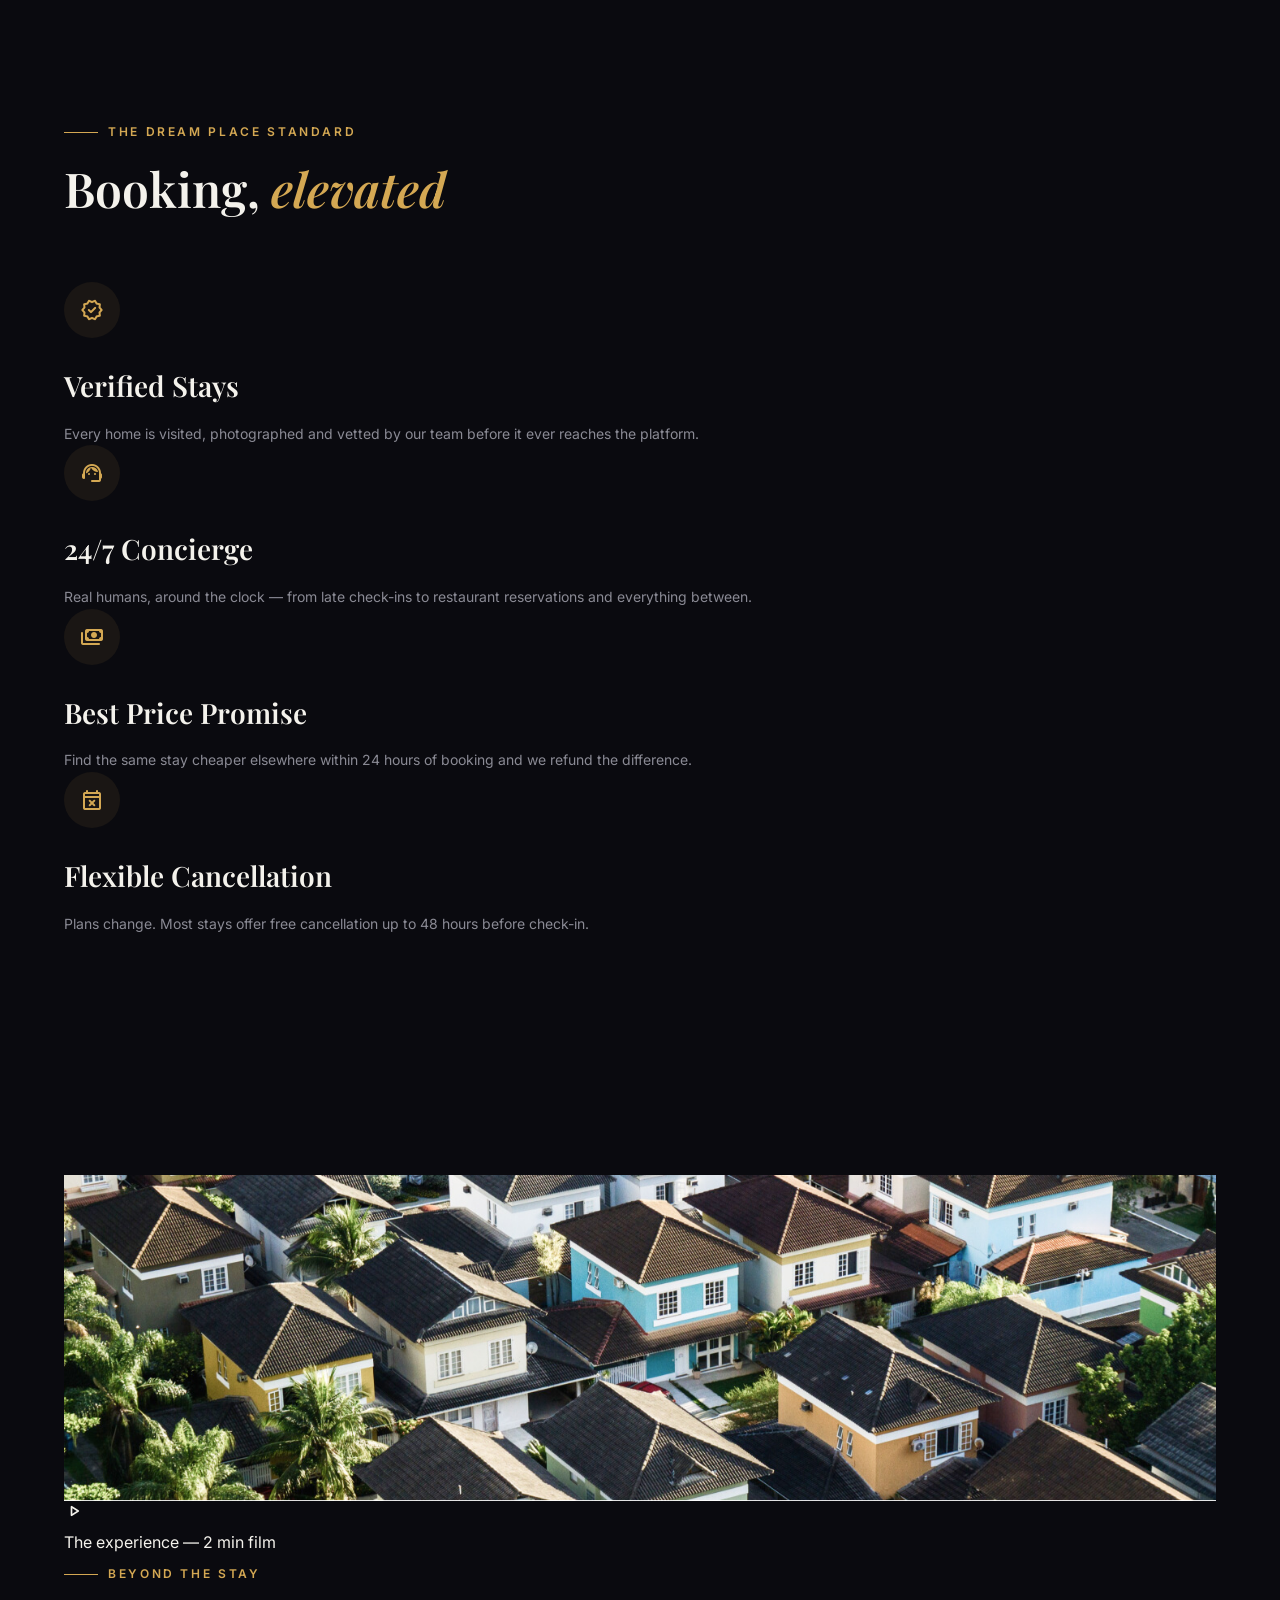
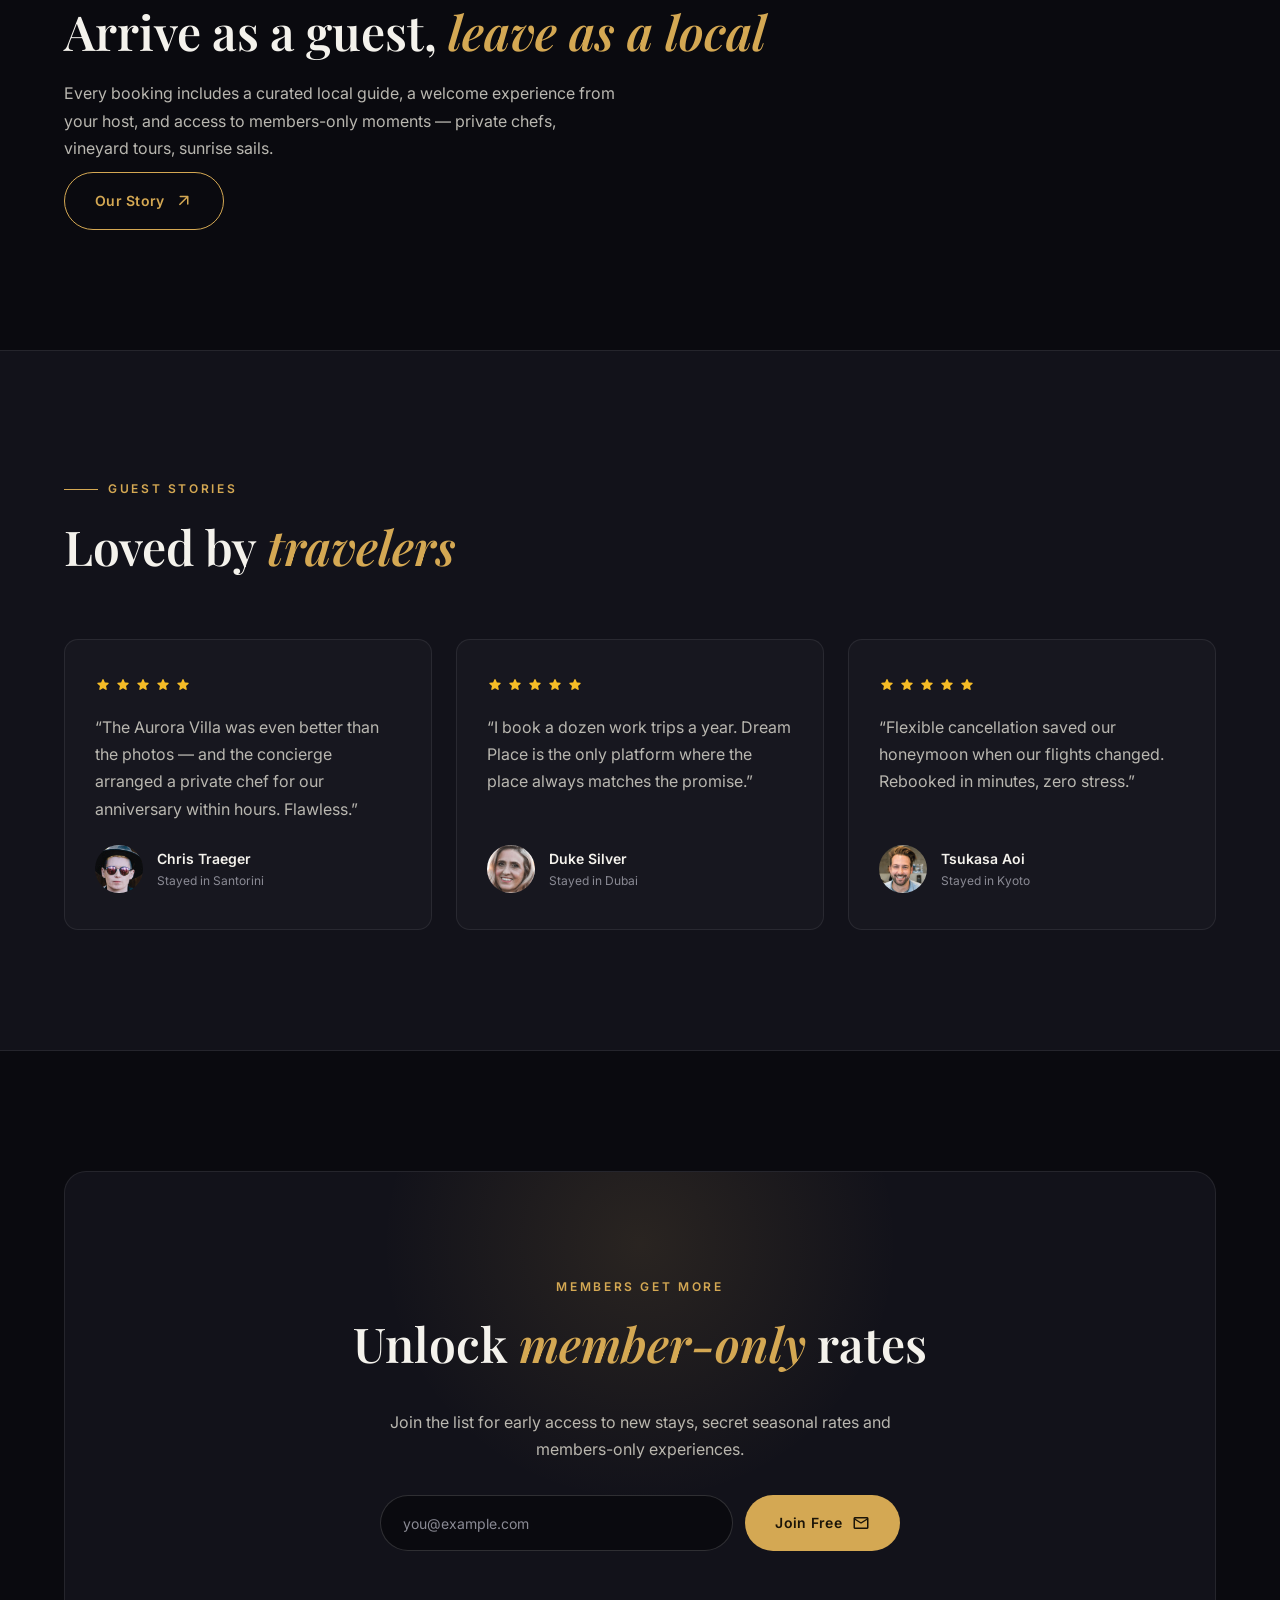
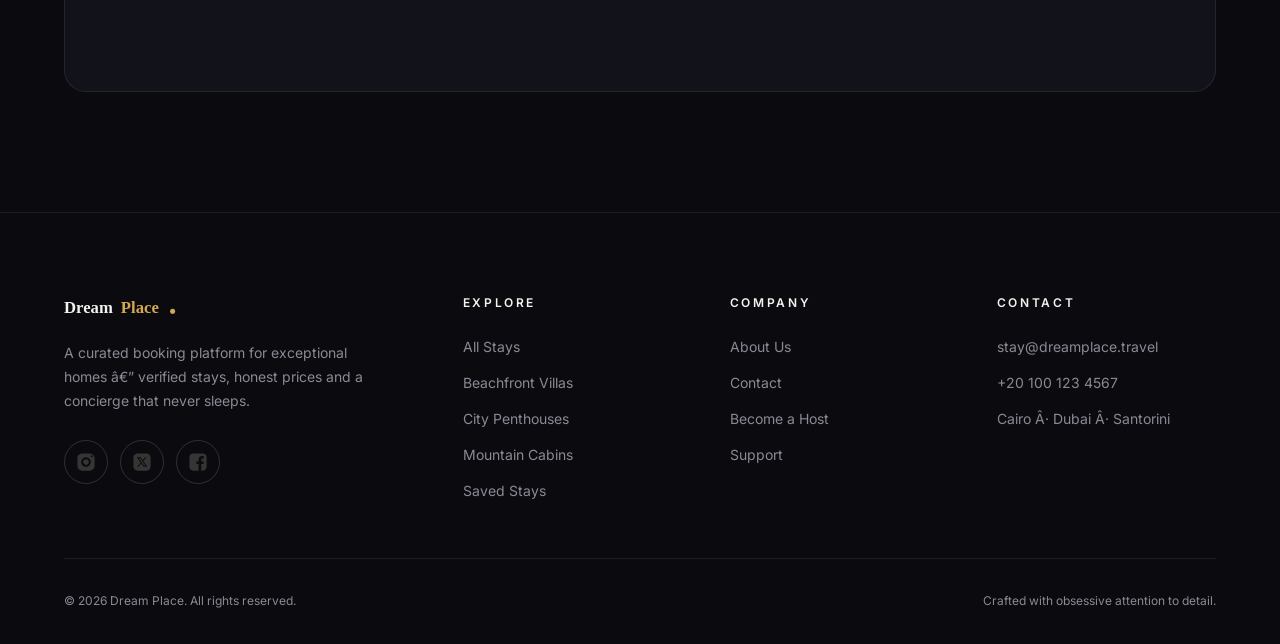
==== commit 19659258: "fix: hero-stats layout + reveal robustness + consistent full footer on all pages - hero-stats now wr" ====
--- a/index.html
+++ b/index.html
@@ -2,7 +2,8 @@
 <html lang="en">
   <head>
     <meta charset="UTF-8" />
-    <meta name="viewport" content="width=device-width, initial-scale=1.0" />
+    `<meta name="viewport" content="width=device-width, initial-scale=1.0" />
+    <script>document.documentElement.classList.add("js");</script>
     <title>Dream Place — Book Extraordinary Stays Around the World</title>
     <meta name="title" content="Dream Place — Book Extraordinary Stays Around the World" />
     <meta
@@ -471,32 +472,19 @@
       <div class="container">
         <div class="footer-top">
           <div class="footer-brand">
-            <a href="index.html" class="logo" aria-label="Dream Place — back to top">
+            <a href="index.html" class="logo" aria-label="Dream Place â€” back to top">
               <img src="./assets/images/logo.svg" width="158" height="28" alt="Dream Place" />
             </a>
             <p class="footer-text">
-              A curated booking platform for exceptional homes — verified stays,
+              A curated booking platform for exceptional homes â€” verified stays,
               honest prices and a concierge that never sleeps.
             </p>
             <ul class="social-list">
-              <li>
-                <a href="#" class="social-link" aria-label="Instagram">
-                  <img src="./assets/images/insta.svg" width="18" height="18" alt="" />
-                </a>
-              </li>
-              <li>
-                <a href="#" class="social-link" aria-label="X (Twitter)">
-                  <img src="./assets/images/twitter.svg" width="18" height="18" alt="" />
-                </a>
-              </li>
-              <li>
-                <a href="#" class="social-link" aria-label="Facebook">
-                  <img src="./assets/images/facebook.svg" width="18" height="18" alt="" />
-                </a>
-              </li>
+              <li><a href="#" class="social-link" aria-label="Instagram"><img src="./assets/images/insta.svg" width="18" height="18" alt="" /></a></li>
+              <li><a href="#" class="social-link" aria-label="X (Twitter)"><img src="./assets/images/twitter.svg" width="18" height="18" alt="" /></a></li>
+              <li><a href="#" class="social-link" aria-label="Facebook"><img src="./assets/images/facebook.svg" width="18" height="18" alt="" /></a></li>
             </ul>
           </div>
-
           <nav class="footer-nav" aria-label="Explore">
             <p class="footer-nav-title">Explore</p>
             <ul class="footer-nav-list">
@@ -507,7 +495,6 @@
               <li><a href="favorites.html" class="footer-link">Saved Stays</a></li>
             </ul>
           </nav>
-
           <nav class="footer-nav" aria-label="Company">
             <p class="footer-nav-title">Company</p>
             <ul class="footer-nav-list">
@@ -517,17 +504,15 @@
               <li><a href="contact.html" class="footer-link">Support</a></li>
             </ul>
           </nav>
-
           <div class="footer-nav">
             <p class="footer-nav-title">Contact</p>
             <ul class="footer-nav-list">
               <li><a href="mailto:stay@dreamplace.travel" class="footer-link">stay@dreamplace.travel</a></li>
               <li><a href="tel:+201001234567" class="footer-link">+20 100 123 4567</a></li>
-              <li><span class="footer-link footer-link-static">Cairo · Dubai · Santorini</span></li>
+              <li><span class="footer-link footer-link-static">Cairo Â· Dubai Â· Santorini</span></li>
             </ul>
           </div>
         </div>
-
         <div class="footer-bottom">
           <p class="copyright">&copy; 2026 Dream Place. All rights reserved.</p>
           <p class="footer-note">Crafted with obsessive attention to detail.</p>
--- a/assets/css/style.css
+++ b/assets/css/style.css
@@ -558,9 +558,14 @@
 
 .hero-stats {
   display: flex;
-  gap: 48px;
+  flex-wrap: wrap;
+  gap: 28px 48px;
   border-block-start: 1px solid var(--line);
   padding-block-start: 32px;
+}
+
+.about-content .hero-stats {
+  margin-block-start: 8px;
 }
 
 .stat-value {
@@ -1609,8 +1614,10 @@
 
 /*-----------------------------------*\
   #REVEAL ANIMATIONS
-\*-----------------------------------*/
-.reveal {
+  (gated behind `.js` on <html> so content
+  is never hidden if JavaScript is unavailable)
+\*-----------------------------------*/
+.js .reveal {
   opacity: 0;
   transform: translateY(32px);
   transition:
@@ -1619,7 +1626,7 @@
   transition-delay: var(--reveal-delay, 0ms);
 }
 
-.reveal.revealed {
+.js .reveal.revealed {
   opacity: 1;
   transform: translateY(0);
 }
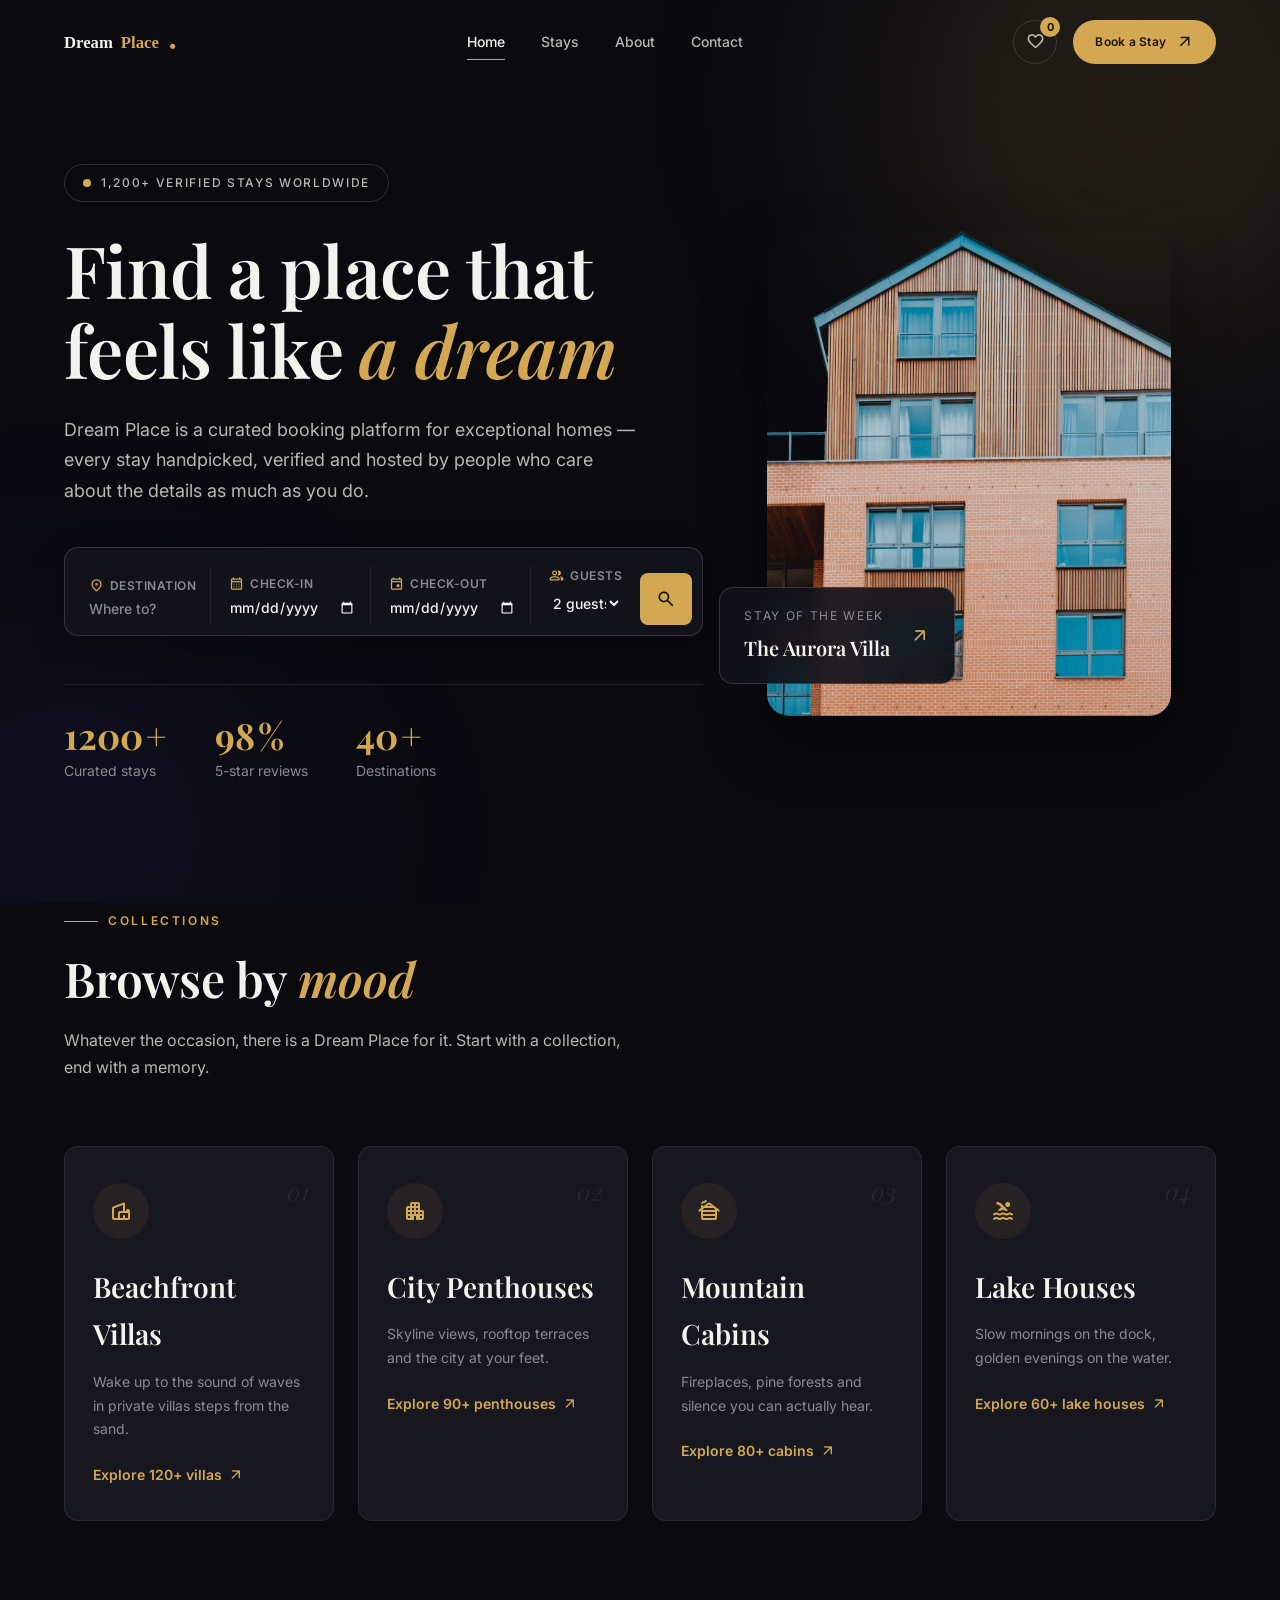
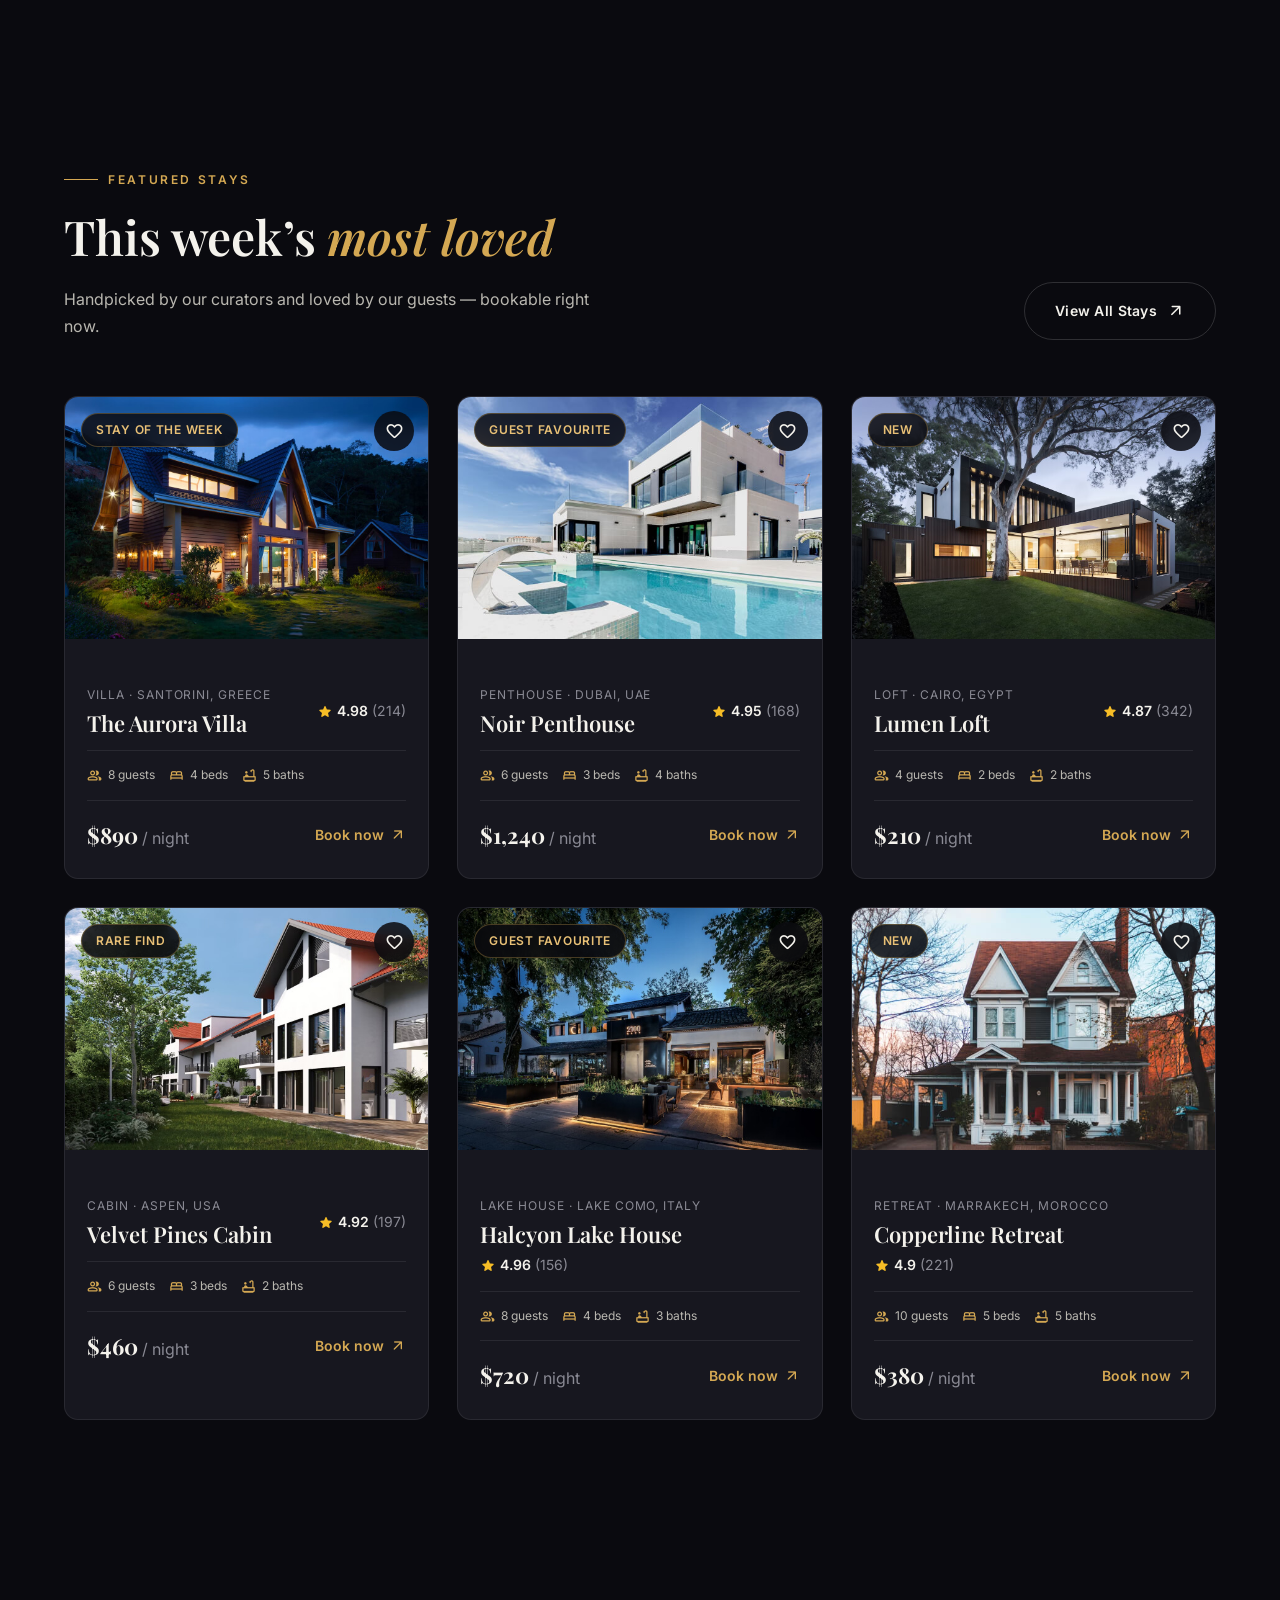
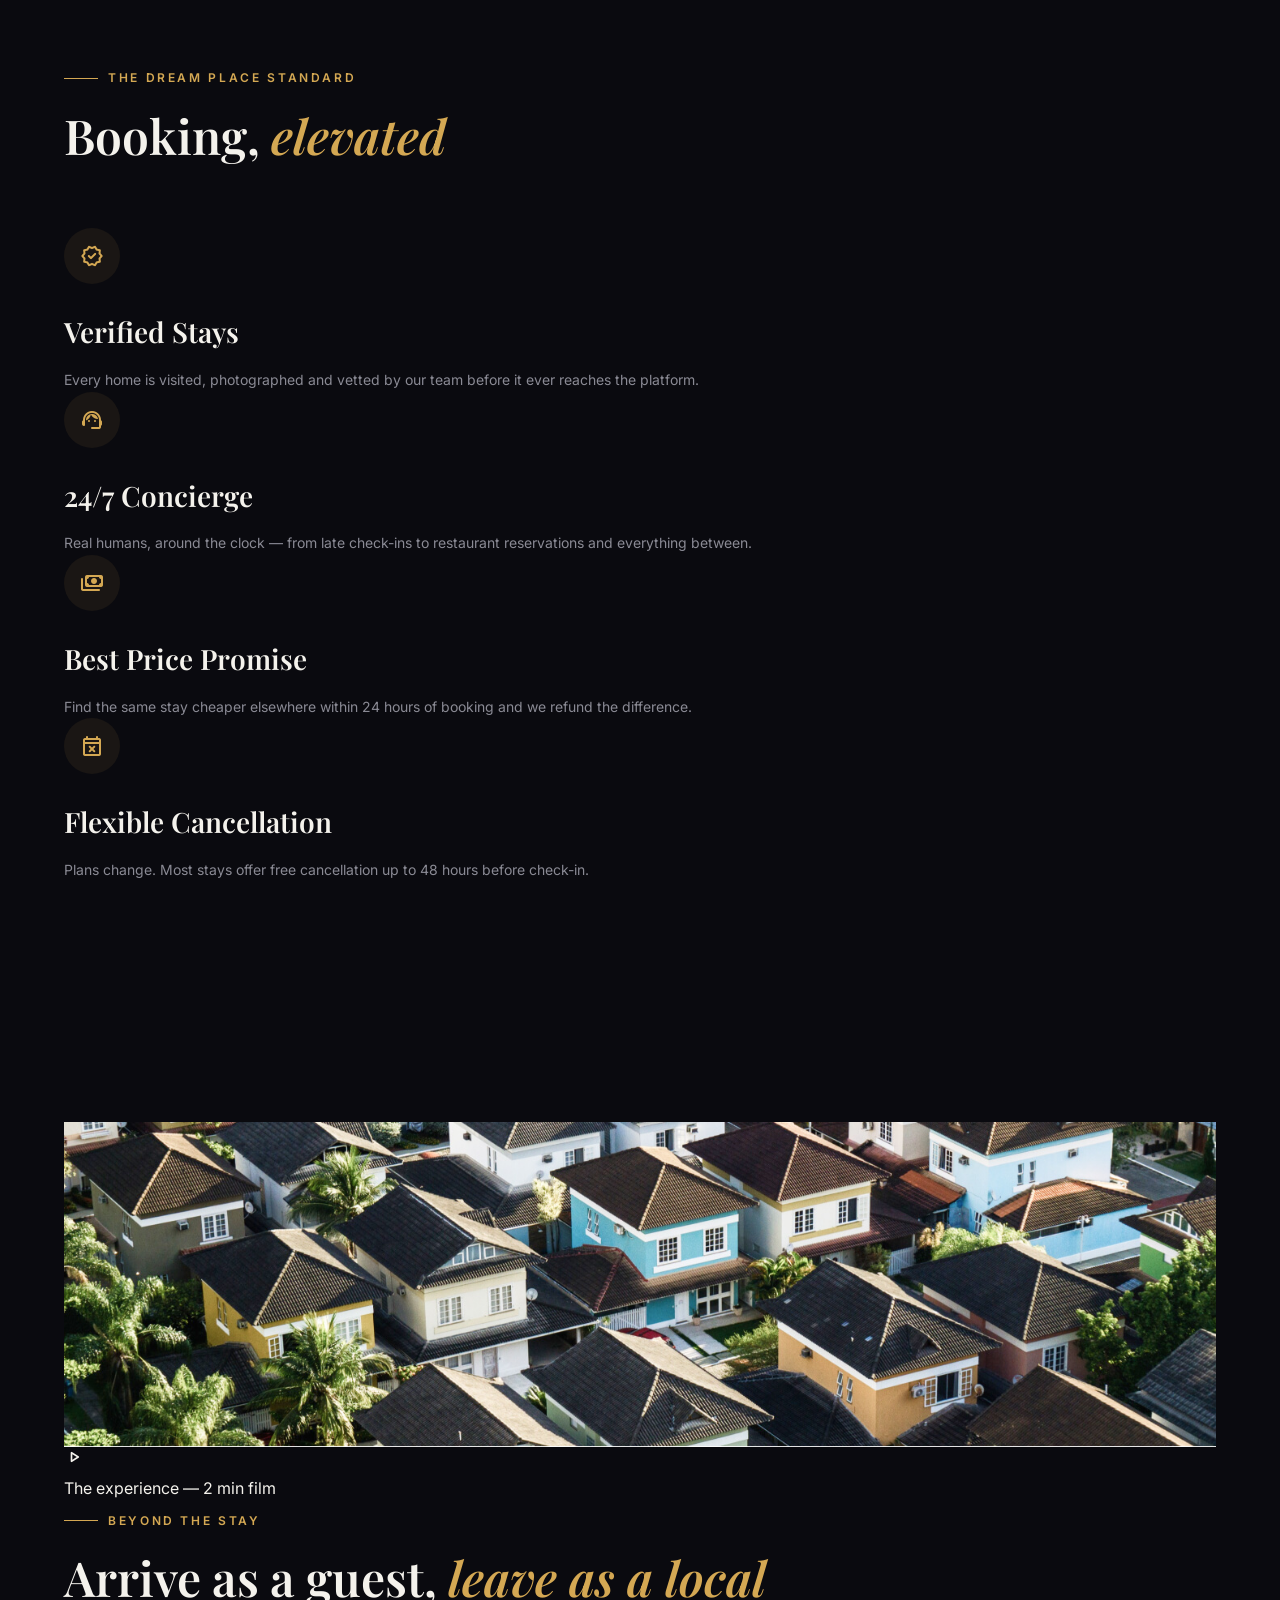
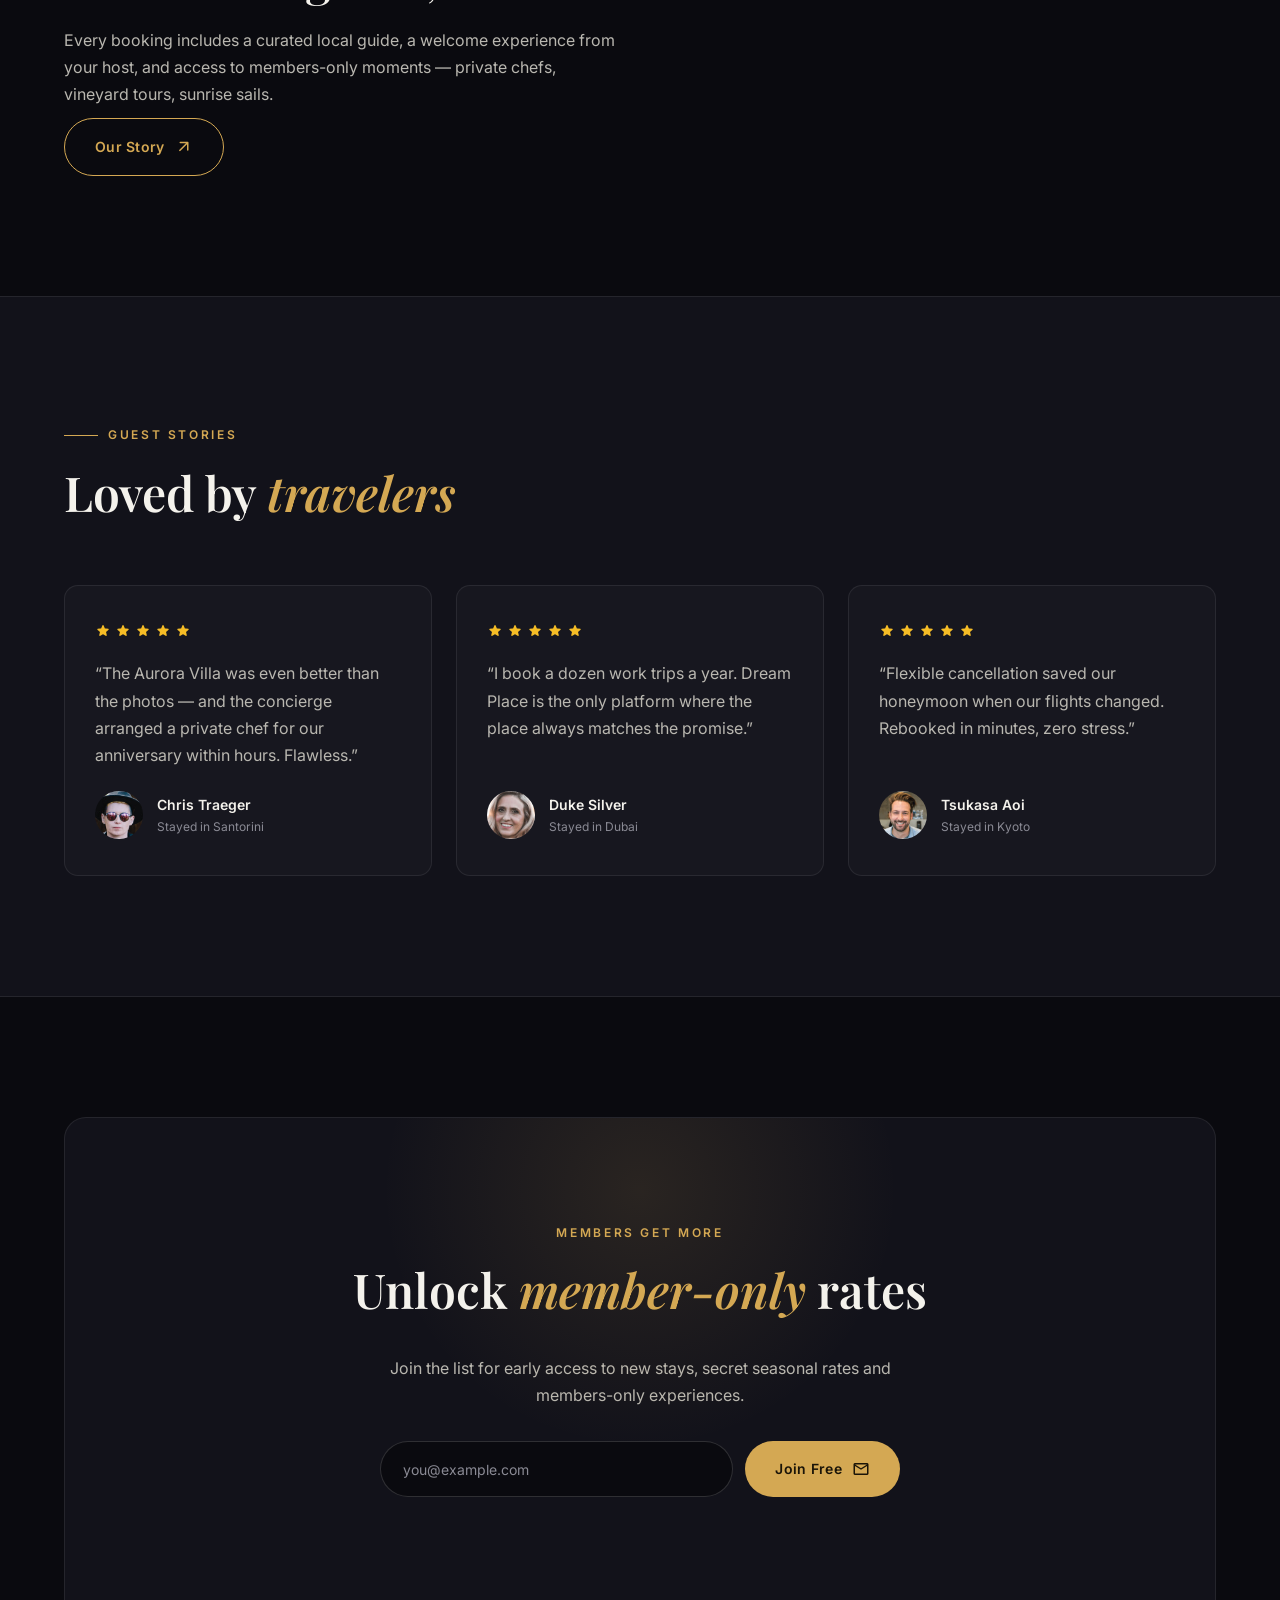
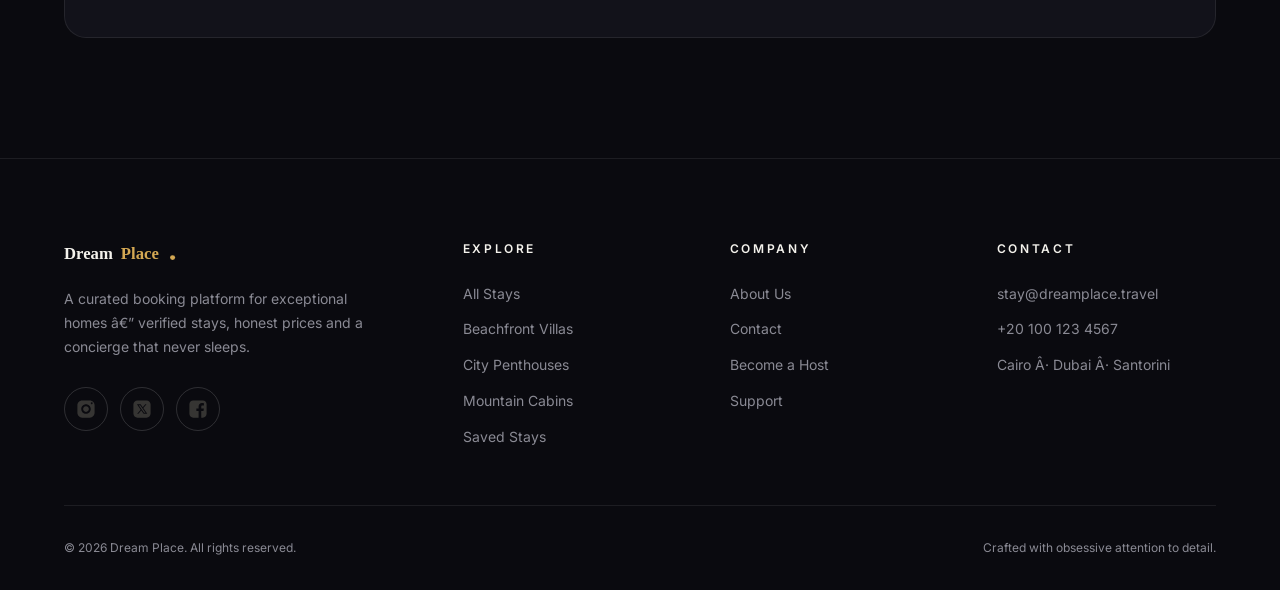
==== commit d057c3d8: "fix(mobile): repair phone navigation and make layout fully responsive - CRITICAL: remove backdrop-fi" ====
--- a/index.html
+++ b/index.html
@@ -2,38 +2,61 @@
 <html lang="en">
   <head>
     <meta charset="UTF-8" />
-    `<meta name="viewport" content="width=device-width, initial-scale=1.0" />
-    <script>document.documentElement.classList.add("js");</script>
+
+    <meta name="viewport" content="width=device-width, initial-scale=1.0" />
+    <script>
+      document.documentElement.classList.add("js");
+    </script>
     <title>Dream Place — Book Extraordinary Stays Around the World</title>
-    <meta name="title" content="Dream Place — Book Extraordinary Stays Around the World" />
+    <meta
+      name="title"
+      content="Dream Place — Book Extraordinary Stays Around the World"
+    />
     <meta
       name="description"
-      content="Dream Place is a curated booking platform for exceptional homes — villas, penthouses, lofts and retreats, handpicked and verified for unforgettable stays." />
+      content="Dream Place is a curated booking platform for exceptional homes — villas, penthouses, lofts and retreats, handpicked and verified for unforgettable stays."
+    />
     <meta name="author" content="Mohammed Hamdy (shena9y)" />
     <meta name="theme-color" content="#0a0a0f" />
     <meta property="og:type" content="website" />
     <meta property="og:site_name" content="Dream Place" />
-    <meta property="og:title" content="Dream Place — Book Extraordinary Stays" />
+    <meta
+      property="og:title"
+      content="Dream Place — Book Extraordinary Stays"
+    />
     <meta
       property="og:description"
-      content="A curated collection of exceptional homes, handpicked and verified. Book your next unforgettable stay with Dream Place." />
+      content="A curated collection of exceptional homes, handpicked and verified. Book your next unforgettable stay with Dream Place."
+    />
     <meta property="og:url" content="https://shena9y.github.io/walthome/" />
-    <meta property="og:image" content="https://shena9y.github.io/walthome/assets/images/hero.png" />
+    <meta
+      property="og:image"
+      content="https://shena9y.github.io/walthome/assets/images/hero.png"
+    />
     <meta name="twitter:card" content="summary_large_image" />
-    <meta name="twitter:title" content="Dream Place — Book Extraordinary Stays" />
+    <meta
+      name="twitter:title"
+      content="Dream Place — Book Extraordinary Stays"
+    />
     <meta
       name="twitter:description"
-      content="A curated collection of exceptional homes, handpicked and verified. Book your next unforgettable stay with Dream Place." />
-    <meta name="twitter:image" content="https://shena9y.github.io/walthome/assets/images/hero.png" />
+      content="A curated collection of exceptional homes, handpicked and verified. Book your next unforgettable stay with Dream Place."
+    />
+    <meta
+      name="twitter:image"
+      content="https://shena9y.github.io/walthome/assets/images/hero.png"
+    />
     <link rel="shortcut icon" href="favicon.svg" type="image/svg+xml" />
     <link rel="preconnect" href="https://fonts.googleapis.com" />
     <link rel="preconnect" href="https://fonts.gstatic.com" crossorigin />
     <link
       href="https://fonts.googleapis.com/css2?family=Inter:wght@300;400;500;600;700&family=Playfair+Display:ital,wght@0,500;0,600;0,700;1,500&display=swap"
-      rel="stylesheet" />
+      rel="stylesheet"
+    />
     <link
       rel="stylesheet"
-      href="https://fonts.googleapis.com/css2?family=Material+Symbols+Rounded:opsz,wght,FILL,GRAD@24,400,0..1,0" />
+      href="https://fonts.googleapis.com/css2?family=Material+Symbols+Rounded:opsz,wght,FILL,GRAD@24,400,0..1,0"
+    />
     <link rel="stylesheet" href="./assets/css/style.css" />
     <script src="./assets/js/main.js" defer></script>
     <script src="./assets/js/booking.js" defer></script>
@@ -47,12 +70,29 @@
     <header class="header" data-header>
       <div class="container header-inner">
         <a href="index.html" class="logo" aria-label="Dream Place — home">
-          <img src="./assets/images/logo.svg" width="158" height="28" alt="Dream Place" />
+          <img
+            src="./assets/images/logo.svg"
+            width="158"
+            height="28"
+            alt="Dream Place"
+          />
         </a>
 
-        <nav class="navbar" id="primary-navbar" aria-label="Main navigation" data-navbar>
+        <nav
+          class="navbar"
+          id="primary-navbar"
+          aria-label="Main navigation"
+          data-navbar
+        >
           <ul class="navbar-list">
-            <li><a href="index.html" class="navbar-link active" aria-current="page">Home</a></li>
+            <li>
+              <a
+                href="index.html"
+                class="navbar-link active"
+                aria-current="page"
+                >Home</a
+              >
+            </li>
             <li><a href="stays.html" class="navbar-link">Stays</a></li>
             <li><a href="about.html" class="navbar-link">About</a></li>
             <li><a href="contact.html" class="navbar-link">Contact</a></li>
@@ -60,20 +100,30 @@
         </nav>
 
         <div class="header-actions">
-          <a href="favorites.html" class="icon-btn" aria-label="View saved stays" title="Saved stays">
-            <span class="material-symbols-rounded" aria-hidden="true">favorite</span>
+          <a
+            href="favorites.html"
+            class="icon-btn"
+            aria-label="View saved stays"
+            title="Saved stays"
+          >
+            <span class="material-symbols-rounded" aria-hidden="true"
+              >favorite</span
+            >
             <span class="icon-badge" data-fav-count hidden>0</span>
           </a>
           <a href="stays.html" class="btn btn-primary btn-sm">
             <span class="btn-text">Book a Stay</span>
-            <span class="material-symbols-rounded" aria-hidden="true">arrow_outward</span>
+            <span class="material-symbols-rounded" aria-hidden="true"
+              >arrow_outward</span
+            >
           </a>
           <button
             class="nav-toggler"
             aria-label="Toggle navigation menu"
             aria-expanded="false"
             aria-controls="primary-navbar"
-            data-nav-toggler>
+            data-nav-toggler
+          >
             <span class="nav-line"></span>
             <span class="nav-line"></span>
           </button>
@@ -102,38 +152,67 @@
               </h1>
 
               <p class="hero-text reveal" style="--reveal-delay: 160ms">
-                Dream Place is a curated booking platform for exceptional homes —
-                every stay handpicked, verified and hosted by people who care
+                Dream Place is a curated booking platform for exceptional homes
+                — every stay handpicked, verified and hosted by people who care
                 about the details as much as you do.
               </p>
 
-              <form class="search-bar reveal" style="--reveal-delay: 240ms" data-search-form
-                action="stays.html" method="get" aria-label="Search stays">
+              <form
+                class="search-bar reveal"
+                style="--reveal-delay: 240ms"
+                data-search-form
+                action="stays.html"
+                method="get"
+                aria-label="Search stays"
+              >
                 <div class="search-field">
                   <label class="search-label" for="q-destination">
-                    <span class="material-symbols-rounded" aria-hidden="true">location_on</span>
+                    <span class="material-symbols-rounded" aria-hidden="true"
+                      >location_on</span
+                    >
                     Destination
                   </label>
-                  <input type="text" id="q-destination" name="destination"
-                    placeholder="Where to?" autocomplete="off" />
+                  <input
+                    type="text"
+                    id="q-destination"
+                    name="destination"
+                    placeholder="Where to?"
+                    autocomplete="off"
+                  />
                 </div>
                 <div class="search-field">
                   <label class="search-label" for="q-checkin">
-                    <span class="material-symbols-rounded" aria-hidden="true">calendar_month</span>
+                    <span class="material-symbols-rounded" aria-hidden="true"
+                      >calendar_month</span
+                    >
                     Check-in
                   </label>
-                  <input type="date" id="q-checkin" name="checkin" data-checkin />
+                  <input
+                    type="date"
+                    id="q-checkin"
+                    name="checkin"
+                    data-checkin
+                  />
                 </div>
                 <div class="search-field">
                   <label class="search-label" for="q-checkout">
-                    <span class="material-symbols-rounded" aria-hidden="true">event</span>
+                    <span class="material-symbols-rounded" aria-hidden="true"
+                      >event</span
+                    >
                     Check-out
                   </label>
-                  <input type="date" id="q-checkout" name="checkout" data-checkout />
+                  <input
+                    type="date"
+                    id="q-checkout"
+                    name="checkout"
+                    data-checkout
+                  />
                 </div>
                 <div class="search-field">
                   <label class="search-label" for="q-guests">
-                    <span class="material-symbols-rounded" aria-hidden="true">group</span>
+                    <span class="material-symbols-rounded" aria-hidden="true"
+                      >group</span
+                    >
                     Guests
                   </label>
                   <select id="q-guests" name="guests">
@@ -144,14 +223,22 @@
                     <option value="8">8+ guests</option>
                   </select>
                 </div>
-                <button type="submit" class="search-submit" aria-label="Search stays">
-                  <span class="material-symbols-rounded" aria-hidden="true">search</span>
+                <button
+                  type="submit"
+                  class="search-submit"
+                  aria-label="Search stays"
+                >
+                  <span class="material-symbols-rounded" aria-hidden="true"
+                    >search</span
+                  >
                 </button>
               </form>
 
               <dl class="hero-stats reveal" style="--reveal-delay: 320ms">
                 <div class="stat">
-                  <dt class="stat-value"><span data-counter="1200">0</span>+</dt>
+                  <dt class="stat-value">
+                    <span data-counter="1200">0</span>+
+                  </dt>
                   <dd class="stat-label">Curated stays</dd>
                 </div>
                 <div class="stat">
@@ -172,14 +259,21 @@
                   width="640"
                   height="760"
                   alt="A sunlit luxury villa available on Dream Place"
-                  class="img-cover" />
+                  class="img-cover"
+                />
               </figure>
-              <a href="details.html?id=aurora-villa" class="hero-card" aria-label="View The Aurora Villa">
+              <a
+                href="details.html?id=aurora-villa"
+                class="hero-card"
+                aria-label="View The Aurora Villa"
+              >
                 <div>
                   <p class="hero-card-label">Stay of the week</p>
                   <p class="hero-card-title">The Aurora Villa</p>
                 </div>
-                <span class="material-symbols-rounded" aria-hidden="true">arrow_outward</span>
+                <span class="material-symbols-rounded" aria-hidden="true"
+                  >arrow_outward</span
+                >
               </a>
             </div>
           </div>
@@ -203,42 +297,75 @@
 
           <ul class="collection-list">
             <li class="collection-card reveal">
-              <span class="collection-icon material-symbols-rounded" aria-hidden="true">villa</span>
+              <span
+                class="collection-icon material-symbols-rounded"
+                aria-hidden="true"
+                >villa</span
+              >
               <h3 class="collection-title">Beachfront Villas</h3>
-              <p class="collection-text">Wake up to the sound of waves in private villas steps from the sand.</p>
+              <p class="collection-text">
+                Wake up to the sound of waves in private villas steps from the
+                sand.
+              </p>
               <a href="stays.html?type=villa" class="collection-link">
                 Explore 120+ villas
-                <span class="material-symbols-rounded" aria-hidden="true">arrow_outward</span>
+                <span class="material-symbols-rounded" aria-hidden="true"
+                  >arrow_outward</span
+                >
               </a>
               <span class="collection-index" aria-hidden="true">01</span>
             </li>
             <li class="collection-card reveal" style="--reveal-delay: 80ms">
-              <span class="collection-icon material-symbols-rounded" aria-hidden="true">apartment</span>
+              <span
+                class="collection-icon material-symbols-rounded"
+                aria-hidden="true"
+                >apartment</span
+              >
               <h3 class="collection-title">City Penthouses</h3>
-              <p class="collection-text">Skyline views, rooftop terraces and the city at your feet.</p>
+              <p class="collection-text">
+                Skyline views, rooftop terraces and the city at your feet.
+              </p>
               <a href="stays.html?type=penthouse" class="collection-link">
                 Explore 90+ penthouses
-                <span class="material-symbols-rounded" aria-hidden="true">arrow_outward</span>
+                <span class="material-symbols-rounded" aria-hidden="true"
+                  >arrow_outward</span
+                >
               </a>
               <span class="collection-index" aria-hidden="true">02</span>
             </li>
             <li class="collection-card reveal" style="--reveal-delay: 160ms">
-              <span class="collection-icon material-symbols-rounded" aria-hidden="true">cabin</span>
+              <span
+                class="collection-icon material-symbols-rounded"
+                aria-hidden="true"
+                >cabin</span
+              >
               <h3 class="collection-title">Mountain Cabins</h3>
-              <p class="collection-text">Fireplaces, pine forests and silence you can actually hear.</p>
+              <p class="collection-text">
+                Fireplaces, pine forests and silence you can actually hear.
+              </p>
               <a href="stays.html?type=cabin" class="collection-link">
                 Explore 80+ cabins
-                <span class="material-symbols-rounded" aria-hidden="true">arrow_outward</span>
+                <span class="material-symbols-rounded" aria-hidden="true"
+                  >arrow_outward</span
+                >
               </a>
               <span class="collection-index" aria-hidden="true">03</span>
             </li>
             <li class="collection-card reveal" style="--reveal-delay: 240ms">
-              <span class="collection-icon material-symbols-rounded" aria-hidden="true">pool</span>
+              <span
+                class="collection-icon material-symbols-rounded"
+                aria-hidden="true"
+                >pool</span
+              >
               <h3 class="collection-title">Lake Houses</h3>
-              <p class="collection-text">Slow mornings on the dock, golden evenings on the water.</p>
+              <p class="collection-text">
+                Slow mornings on the dock, golden evenings on the water.
+              </p>
               <a href="stays.html?type=lake" class="collection-link">
                 Explore 60+ lake houses
-                <span class="material-symbols-rounded" aria-hidden="true">arrow_outward</span>
+                <span class="material-symbols-rounded" aria-hidden="true"
+                  >arrow_outward</span
+                >
               </a>
               <span class="collection-index" aria-hidden="true">04</span>
             </li>
@@ -249,7 +376,11 @@
       <!--
       - #FEATURED STAYS
       -->
-      <section class="section stays-section" id="featured" aria-label="Featured stays">
+      <section
+        class="section stays-section"
+        id="featured"
+        aria-label="Featured stays"
+      >
         <div class="container">
           <div class="section-head-row reveal">
             <div class="section-head">
@@ -264,7 +395,9 @@
             </div>
             <a href="stays.html" class="btn btn-ghost">
               <span class="btn-text">View All Stays</span>
-              <span class="material-symbols-rounded" aria-hidden="true">arrow_outward</span>
+              <span class="material-symbols-rounded" aria-hidden="true"
+                >arrow_outward</span
+              >
             </a>
           </div>
 
@@ -287,23 +420,35 @@
 
           <ul class="why-list">
             <li class="why-card reveal">
-              <span class="service-icon material-symbols-rounded" aria-hidden="true">verified</span>
+              <span
+                class="service-icon material-symbols-rounded"
+                aria-hidden="true"
+                >verified</span
+              >
               <h3 class="service-title">Verified Stays</h3>
               <p class="service-text">
-                Every home is visited, photographed and vetted by our team before
-                it ever reaches the platform.
+                Every home is visited, photographed and vetted by our team
+                before it ever reaches the platform.
               </p>
             </li>
             <li class="why-card reveal" style="--reveal-delay: 80ms">
-              <span class="service-icon material-symbols-rounded" aria-hidden="true">support_agent</span>
+              <span
+                class="service-icon material-symbols-rounded"
+                aria-hidden="true"
+                >support_agent</span
+              >
               <h3 class="service-title">24/7 Concierge</h3>
               <p class="service-text">
-                Real humans, around the clock — from late check-ins to restaurant
-                reservations and everything between.
+                Real humans, around the clock — from late check-ins to
+                restaurant reservations and everything between.
               </p>
             </li>
             <li class="why-card reveal" style="--reveal-delay: 160ms">
-              <span class="service-icon material-symbols-rounded" aria-hidden="true">payments</span>
+              <span
+                class="service-icon material-symbols-rounded"
+                aria-hidden="true"
+                >payments</span
+              >
               <h3 class="service-title">Best Price Promise</h3>
               <p class="service-text">
                 Find the same stay cheaper elsewhere within 24 hours of booking
@@ -311,7 +456,11 @@
               </p>
             </li>
             <li class="why-card reveal" style="--reveal-delay: 240ms">
-              <span class="service-icon material-symbols-rounded" aria-hidden="true">event_busy</span>
+              <span
+                class="service-icon material-symbols-rounded"
+                aria-hidden="true"
+                >event_busy</span
+              >
               <h3 class="service-title">Flexible Cancellation</h3>
               <p class="service-text">
                 Plans change. Most stays offer free cancellation up to 48 hours
@@ -325,12 +474,25 @@
       <!--
       - #EXPERIENCE
       -->
-      <section class="section experience" aria-label="The Dream Place experience">
+      <section
+        class="section experience"
+        aria-label="The Dream Place experience"
+      >
         <div class="container">
           <div class="experience-grid">
-            <a href="#" class="video-card reveal" aria-label="Play the Dream Place experience film">
-              <img src="./assets/images/video-card.jpg" width="640" height="420"
-                loading="lazy" alt="Film preview — inside a Dream Place villa at sunset" class="img-cover" />
+            <a
+              href="#"
+              class="video-card reveal"
+              aria-label="Play the Dream Place experience film"
+            >
+              <img
+                src="./assets/images/video-card.jpg"
+                width="640"
+                height="420"
+                loading="lazy"
+                alt="Film preview — inside a Dream Place villa at sunset"
+                class="img-cover"
+              />
               <span class="video-play" aria-hidden="true">
                 <span class="material-symbols-rounded">play_arrow</span>
               </span>
@@ -344,13 +506,19 @@
                 <em class="accent-serif">leave as a local</em>
               </h2>
               <p class="section-text reveal" style="--reveal-delay: 160ms">
-                Every booking includes a curated local guide, a welcome experience
-                from your host, and access to members-only moments — private chefs,
-                vineyard tours, sunrise sails.
-              </p>
-              <a href="about.html" class="btn btn-outline reveal" style="--reveal-delay: 240ms">
+                Every booking includes a curated local guide, a welcome
+                experience from your host, and access to members-only moments —
+                private chefs, vineyard tours, sunrise sails.
+              </p>
+              <a
+                href="about.html"
+                class="btn btn-outline reveal"
+                style="--reveal-delay: 240ms"
+              >
                 <span class="btn-text">Our Story</span>
-                <span class="material-symbols-rounded" aria-hidden="true">arrow_outward</span>
+                <span class="material-symbols-rounded" aria-hidden="true"
+                  >arrow_outward</span
+                >
               </a>
             </div>
           </div>
@@ -371,20 +539,36 @@
           <ul class="quote-grid">
             <li class="quote-card reveal">
               <div class="quote-stars" role="img" aria-label="Rated 5 out of 5">
-                <span class="material-symbols-rounded" aria-hidden="true">star</span>
-                <span class="material-symbols-rounded" aria-hidden="true">star</span>
-                <span class="material-symbols-rounded" aria-hidden="true">star</span>
-                <span class="material-symbols-rounded" aria-hidden="true">star</span>
-                <span class="material-symbols-rounded" aria-hidden="true">star</span>
+                <span class="material-symbols-rounded" aria-hidden="true"
+                  >star</span
+                >
+                <span class="material-symbols-rounded" aria-hidden="true"
+                  >star</span
+                >
+                <span class="material-symbols-rounded" aria-hidden="true"
+                  >star</span
+                >
+                <span class="material-symbols-rounded" aria-hidden="true"
+                  >star</span
+                >
+                <span class="material-symbols-rounded" aria-hidden="true"
+                  >star</span
+                >
               </div>
               <blockquote class="quote-text">
-                &ldquo;The Aurora Villa was even better than the photos — and the
-                concierge arranged a private chef for our anniversary within
+                &ldquo;The Aurora Villa was even better than the photos — and
+                the concierge arranged a private chef for our anniversary within
                 hours. Flawless.&rdquo;
               </blockquote>
               <div class="quote-author">
-                <img src="./assets/images/avatar-1.jpg" width="48" height="48" loading="lazy"
-                  alt="" class="quote-avatar" />
+                <img
+                  src="./assets/images/avatar-1.jpg"
+                  width="48"
+                  height="48"
+                  loading="lazy"
+                  alt=""
+                  class="quote-avatar"
+                />
                 <div>
                   <p class="quote-name">Chris Traeger</p>
                   <p class="quote-role">Stayed in Santorini</p>
@@ -393,19 +577,35 @@
             </li>
             <li class="quote-card reveal" style="--reveal-delay: 80ms">
               <div class="quote-stars" role="img" aria-label="Rated 5 out of 5">
-                <span class="material-symbols-rounded" aria-hidden="true">star</span>
-                <span class="material-symbols-rounded" aria-hidden="true">star</span>
-                <span class="material-symbols-rounded" aria-hidden="true">star</span>
-                <span class="material-symbols-rounded" aria-hidden="true">star</span>
-                <span class="material-symbols-rounded" aria-hidden="true">star</span>
+                <span class="material-symbols-rounded" aria-hidden="true"
+                  >star</span
+                >
+                <span class="material-symbols-rounded" aria-hidden="true"
+                  >star</span
+                >
+                <span class="material-symbols-rounded" aria-hidden="true"
+                  >star</span
+                >
+                <span class="material-symbols-rounded" aria-hidden="true"
+                  >star</span
+                >
+                <span class="material-symbols-rounded" aria-hidden="true"
+                  >star</span
+                >
               </div>
               <blockquote class="quote-text">
                 &ldquo;I book a dozen work trips a year. Dream Place is the only
                 platform where the place always matches the promise.&rdquo;
               </blockquote>
               <div class="quote-author">
-                <img src="./assets/images/avatar-2.jpg" width="48" height="48" loading="lazy"
-                  alt="" class="quote-avatar" />
+                <img
+                  src="./assets/images/avatar-2.jpg"
+                  width="48"
+                  height="48"
+                  loading="lazy"
+                  alt=""
+                  class="quote-avatar"
+                />
                 <div>
                   <p class="quote-name">Duke Silver</p>
                   <p class="quote-role">Stayed in Dubai</p>
@@ -414,19 +614,35 @@
             </li>
             <li class="quote-card reveal" style="--reveal-delay: 160ms">
               <div class="quote-stars" role="img" aria-label="Rated 5 out of 5">
-                <span class="material-symbols-rounded" aria-hidden="true">star</span>
-                <span class="material-symbols-rounded" aria-hidden="true">star</span>
-                <span class="material-symbols-rounded" aria-hidden="true">star</span>
-                <span class="material-symbols-rounded" aria-hidden="true">star</span>
-                <span class="material-symbols-rounded" aria-hidden="true">star</span>
+                <span class="material-symbols-rounded" aria-hidden="true"
+                  >star</span
+                >
+                <span class="material-symbols-rounded" aria-hidden="true"
+                  >star</span
+                >
+                <span class="material-symbols-rounded" aria-hidden="true"
+                  >star</span
+                >
+                <span class="material-symbols-rounded" aria-hidden="true"
+                  >star</span
+                >
+                <span class="material-symbols-rounded" aria-hidden="true"
+                  >star</span
+                >
               </div>
               <blockquote class="quote-text">
-                &ldquo;Flexible cancellation saved our honeymoon when our flights
-                changed. Rebooked in minutes, zero stress.&rdquo;
+                &ldquo;Flexible cancellation saved our honeymoon when our
+                flights changed. Rebooked in minutes, zero stress.&rdquo;
               </blockquote>
               <div class="quote-author">
-                <img src="./assets/images/avatar-3.jpg" width="48" height="48" loading="lazy"
-                  alt="" class="quote-avatar" />
+                <img
+                  src="./assets/images/avatar-3.jpg"
+                  width="48"
+                  height="48"
+                  loading="lazy"
+                  alt=""
+                  class="quote-avatar"
+                />
                 <div>
                   <p class="quote-name">Tsukasa Aoi</p>
                   <p class="quote-role">Stayed in Kyoto</p>
@@ -447,20 +663,38 @@
             <h2 class="cta-title">
               Unlock <em class="accent-serif">member-only</em> rates
             </h2>
-            <p class="section-text" style="margin-inline: auto; margin-block-end: 32px">
+            <p
+              class="section-text"
+              style="margin-inline: auto; margin-block-end: 32px"
+            >
               Join the list for early access to new stays, secret seasonal rates
               and members-only experiences.
             </p>
             <form class="newsletter-form" data-newsletter novalidate>
-              <label class="sr-only" for="newsletter-email">Email address</label>
-              <input type="email" id="newsletter-email" name="email"
-                placeholder="you@example.com" autocomplete="email" required />
+              <label class="sr-only" for="newsletter-email"
+                >Email address</label
+              >
+              <input
+                type="email"
+                id="newsletter-email"
+                name="email"
+                placeholder="you@example.com"
+                autocomplete="email"
+                required
+              />
               <button type="submit" class="btn btn-primary">
                 <span class="btn-text">Join Free</span>
-                <span class="material-symbols-rounded" aria-hidden="true">mail</span>
+                <span class="material-symbols-rounded" aria-hidden="true"
+                  >mail</span
+                >
               </button>
             </form>
-            <p class="form-note" data-newsletter-note role="status" aria-live="polite"></p>
+            <p
+              class="form-note"
+              data-newsletter-note
+              role="status"
+              aria-live="polite"
+            ></p>
           </div>
         </div>
       </section>
@@ -472,27 +706,74 @@
       <div class="container">
         <div class="footer-top">
           <div class="footer-brand">
-            <a href="index.html" class="logo" aria-label="Dream Place â€” back to top">
-              <img src="./assets/images/logo.svg" width="158" height="28" alt="Dream Place" />
+            <a
+              href="index.html"
+              class="logo"
+              aria-label="Dream Place â€” back to top"
+            >
+              <img
+                src="./assets/images/logo.svg"
+                width="158"
+                height="28"
+                alt="Dream Place"
+              />
             </a>
             <p class="footer-text">
-              A curated booking platform for exceptional homes â€” verified stays,
-              honest prices and a concierge that never sleeps.
+              A curated booking platform for exceptional homes â€” verified
+              stays, honest prices and a concierge that never sleeps.
             </p>
             <ul class="social-list">
-              <li><a href="#" class="social-link" aria-label="Instagram"><img src="./assets/images/insta.svg" width="18" height="18" alt="" /></a></li>
-              <li><a href="#" class="social-link" aria-label="X (Twitter)"><img src="./assets/images/twitter.svg" width="18" height="18" alt="" /></a></li>
-              <li><a href="#" class="social-link" aria-label="Facebook"><img src="./assets/images/facebook.svg" width="18" height="18" alt="" /></a></li>
+              <li>
+                <a href="#" class="social-link" aria-label="Instagram"
+                  ><img
+                    src="./assets/images/insta.svg"
+                    width="18"
+                    height="18"
+                    alt=""
+                /></a>
+              </li>
+              <li>
+                <a href="#" class="social-link" aria-label="X (Twitter)"
+                  ><img
+                    src="./assets/images/twitter.svg"
+                    width="18"
+                    height="18"
+                    alt=""
+                /></a>
+              </li>
+              <li>
+                <a href="#" class="social-link" aria-label="Facebook"
+                  ><img
+                    src="./assets/images/facebook.svg"
+                    width="18"
+                    height="18"
+                    alt=""
+                /></a>
+              </li>
             </ul>
           </div>
           <nav class="footer-nav" aria-label="Explore">
             <p class="footer-nav-title">Explore</p>
             <ul class="footer-nav-list">
               <li><a href="stays.html" class="footer-link">All Stays</a></li>
-              <li><a href="stays.html?type=villa" class="footer-link">Beachfront Villas</a></li>
-              <li><a href="stays.html?type=penthouse" class="footer-link">City Penthouses</a></li>
-              <li><a href="stays.html?type=cabin" class="footer-link">Mountain Cabins</a></li>
-              <li><a href="favorites.html" class="footer-link">Saved Stays</a></li>
+              <li>
+                <a href="stays.html?type=villa" class="footer-link"
+                  >Beachfront Villas</a
+                >
+              </li>
+              <li>
+                <a href="stays.html?type=penthouse" class="footer-link"
+                  >City Penthouses</a
+                >
+              </li>
+              <li>
+                <a href="stays.html?type=cabin" class="footer-link"
+                  >Mountain Cabins</a
+                >
+              </li>
+              <li>
+                <a href="favorites.html" class="footer-link">Saved Stays</a>
+              </li>
             </ul>
           </nav>
           <nav class="footer-nav" aria-label="Company">
@@ -500,16 +781,30 @@
             <ul class="footer-nav-list">
               <li><a href="about.html" class="footer-link">About Us</a></li>
               <li><a href="contact.html" class="footer-link">Contact</a></li>
-              <li><a href="about.html#hosts" class="footer-link">Become a Host</a></li>
+              <li>
+                <a href="about.html#hosts" class="footer-link">Become a Host</a>
+              </li>
               <li><a href="contact.html" class="footer-link">Support</a></li>
             </ul>
           </nav>
           <div class="footer-nav">
             <p class="footer-nav-title">Contact</p>
             <ul class="footer-nav-list">
-              <li><a href="mailto:stay@dreamplace.travel" class="footer-link">stay@dreamplace.travel</a></li>
-              <li><a href="tel:+201001234567" class="footer-link">+20 100 123 4567</a></li>
-              <li><span class="footer-link footer-link-static">Cairo Â· Dubai Â· Santorini</span></li>
+              <li>
+                <a href="mailto:stay@dreamplace.travel" class="footer-link"
+                  >stay@dreamplace.travel</a
+                >
+              </li>
+              <li>
+                <a href="tel:+201001234567" class="footer-link"
+                  >+20 100 123 4567</a
+                >
+              </li>
+              <li>
+                <span class="footer-link footer-link-static"
+                  >Cairo Â· Dubai Â· Santorini</span
+                >
+              </li>
             </ul>
           </div>
         </div>
@@ -524,7 +819,9 @@
     - #BACK TO TOP
     -->
     <button class="back-top" aria-label="Back to top" data-back-top>
-      <span class="material-symbols-rounded" aria-hidden="true">arrow_upward</span>
+      <span class="material-symbols-rounded" aria-hidden="true"
+        >arrow_upward</span
+      >
     </button>
   </body>
 </html>
--- a/assets/css/style.css
+++ b/assets/css/style.css
@@ -110,6 +110,15 @@
   cursor: pointer;
 }
 
+/* keep form controls shrinkable inside grids (prevents phone-width overflow) */
+input,
+select,
+textarea {
+  min-width: 0;
+  max-width: 100%;
+  font-family: inherit;
+}
+
 em {
   font-style: italic;
 }
@@ -121,6 +130,10 @@
   font-size: var(--fs-base);
   scroll-behavior: smooth;
   scroll-padding-top: var(--header-height);
+  /* `clip` (not `hidden`) blocks sideways scrolling without creating
+     a scroll container — that keeps position: sticky working */
+  overflow-x: clip;
+  -webkit-text-size-adjust: 100%;
 }
 
 body {
@@ -131,10 +144,30 @@
   font-weight: var(--weight-regular);
   line-height: var(--lh-body);
   overflow-x: hidden;
+  overflow-x: clip;
 }
 
 body.nav-open {
   overflow: hidden;
+}
+
+/* dimmed backdrop behind the mobile navigation panel */
+body.nav-open::after {
+  content: "";
+  position: fixed;
+  inset: 0;
+  z-index: 44;
+  background: #05050ac2;
+  animation: nav-fade 250ms var(--ease-out);
+}
+
+@keyframes nav-fade {
+  from {
+    opacity: 0;
+  }
+  to {
+    opacity: 1;
+  }
 }
 
 ::selection {
@@ -179,7 +212,11 @@
 }
 
 .material-symbols-rounded {
-  font-variation-settings: "FILL" 0, "wght" 400, "GRAD" 0, "opsz" 24;
+  font-variation-settings:
+    "FILL" 0,
+    "wght" 400,
+    "GRAD" 0,
+    "opsz" 24;
   font-size: 2rem;
 }
 
@@ -320,9 +357,9 @@
 
 .header.active {
   height: 68px;
-  background: #0a0a0fd9;
-  backdrop-filter: blur(14px);
-  -webkit-backdrop-filter: blur(14px);
+  /* NOTE: no backdrop-filter here — it would turn the header into a
+     containing block for the fixed mobile nav panel and break it. */
+  background: #0a0a0ff2;
   border-block-end: 1px solid var(--line);
 }
 
@@ -534,8 +571,13 @@
 }
 
 @keyframes pulse {
-  0%, 100% { box-shadow: 0 0 0 0 #d4a85366; }
-  50% { box-shadow: 0 0 0 8px #d4a85300; }
+  0%,
+  100% {
+    box-shadow: 0 0 0 0 #d4a85366;
+  }
+  50% {
+    box-shadow: 0 0 0 8px #d4a85300;
+  }
 }
 
 .hero .display {
@@ -575,6 +617,8 @@
   color: var(--accent);
   line-height: 1;
   margin-block-end: 6px;
+  display: flex;
+  gap: 3px;
 }
 
 .stat-label {
@@ -841,7 +885,11 @@
 }
 
 .fav-btn.active .material-symbols-rounded {
-  font-variation-settings: "FILL" 1, "wght" 400, "GRAD" 0, "opsz" 24;
+  font-variation-settings:
+    "FILL" 1,
+    "wght" 400,
+    "GRAD" 0,
+    "opsz" 24;
 }
 
 .stay-body {
@@ -850,9 +898,14 @@
 
 .stay-head {
   display: flex;
+  flex-wrap: wrap;
   justify-content: space-between;
-  gap: 12px;
+  gap: 6px 12px;
   margin-block-end: 14px;
+}
+
+.stay-head > div {
+  min-width: 0;
 }
 
 .stay-type {
@@ -891,7 +944,11 @@
 .stay-rating .material-symbols-rounded {
   font-size: 1.6rem;
   color: var(--star);
-  font-variation-settings: "FILL" 1, "wght" 400, "GRAD" 0, "opsz" 24;
+  font-variation-settings:
+    "FILL" 1,
+    "wght" 400,
+    "GRAD" 0,
+    "opsz" 24;
 }
 
 .stay-reviews {
@@ -1176,7 +1233,9 @@
 .work-card {
   border-radius: var(--radius-medium);
   overflow: hidden;
-  transition: opacity var(--transition-smooth), transform var(--transition-smooth);
+  transition:
+    opacity var(--transition-smooth),
+    transform var(--transition-smooth);
 }
 
 .work-card.hidden {
@@ -1209,7 +1268,12 @@
   flex-direction: column;
   justify-content: space-between;
   padding: 24px;
-  background: linear-gradient(to top, var(--overlay-80), var(--overlay-60) 45%, transparent 75%);
+  background: linear-gradient(
+    to top,
+    var(--overlay-80),
+    var(--overlay-60) 45%,
+    transparent 75%
+  );
   opacity: 0;
   transition: opacity var(--transition-quick);
 }
@@ -1287,7 +1351,9 @@
 }
 
 @keyframes marquee {
-  to { transform: translateX(-50%); }
+  to {
+    transform: translateX(-50%);
+  }
 }
 
 .about-grid {
@@ -1337,7 +1403,11 @@
 
 .about-highlight .material-symbols-rounded {
   color: var(--accent);
-  font-variation-settings: "FILL" 1, "wght" 400, "GRAD" 0, "opsz" 24;
+  font-variation-settings:
+    "FILL" 1,
+    "wght" 400,
+    "GRAD" 0,
+    "opsz" 24;
 }
 
 /*-----------------------------------*\
@@ -1379,7 +1449,11 @@
 .quote-stars .material-symbols-rounded {
   font-size: 1.6rem;
   color: var(--star);
-  font-variation-settings: "FILL" 1, "wght" 400, "GRAD" 0, "opsz" 24;
+  font-variation-settings:
+    "FILL" 1,
+    "wght" 400,
+    "GRAD" 0,
+    "opsz" 24;
 }
 
 .quote-text {
@@ -1674,18 +1748,29 @@
     position: fixed;
     inset-block-start: 0;
     inset-inline-end: 0;
+    height: 100vh;
     height: 100dvh;
     width: min(360px, 85vw);
+    max-width: 100%;
     background: var(--bg-elevated);
     border-inline-start: 1px solid var(--line);
     padding: calc(var(--header-height) + 24px) 40px 40px;
+    overflow-y: auto;
+    overscroll-behavior: contain;
     transform: translateX(100%);
-    transition: transform var(--transition-smooth);
+    visibility: hidden;
+    transition:
+      transform var(--transition-smooth),
+      visibility 0s linear var(--duration-smooth);
     z-index: 45;
   }
 
   .navbar.active {
     transform: translateX(0);
+    visibility: visible;
+    transition:
+      transform var(--transition-smooth),
+      visibility 0s;
   }
 
   .navbar-list {
@@ -1699,8 +1784,20 @@
     padding-block: 12px;
   }
 
+  .header-actions {
+    gap: 10px;
+  }
+
   .header-actions .btn {
     display: none;
+  }
+
+  .nav-toggler {
+    background: #0a0a0fcc;
+  }
+
+  .section {
+    padding-block: 96px;
   }
 
   .about-grid {
@@ -1728,6 +1825,26 @@
   .hero-stats {
     gap: 28px;
     flex-wrap: wrap;
+  }
+
+  /* 16px text stops iOS Safari from zooming when a field is focused */
+  .search-field input,
+  .search-field select,
+  .filter-field input,
+  .filter-field select,
+  .booking-field input,
+  .booking-field select,
+  .booking-field textarea,
+  .newsletter-form input {
+    font-size: 1.6rem;
+  }
+
+  .newsletter-form {
+    flex-direction: column;
+  }
+
+  .newsletter-form .btn {
+    width: 100%;
   }
 
   .service-list,
@@ -1762,6 +1879,77 @@
   .footer-bottom {
     flex-direction: column;
     align-items: flex-start;
+  }
+
+  .back-top {
+    width: 46px;
+    height: 46px;
+    inset-block-end: 18px;
+    inset-inline-end: 18px;
+  }
+
+  .stat-value {
+    font-size: 3.2rem;
+  }
+}
+
+/*-----------------------------------*\
+  #SMALL PHONES (<= 420px)
+\*-----------------------------------*/
+@media (max-width: 420px) {
+  :root {
+    --gutter: 16px;
+  }
+
+  .logo img {
+    width: 124px;
+    height: 24px;
+  }
+
+  .icon-btn,
+  .nav-toggler {
+    width: 40px;
+    height: 40px;
+  }
+
+  .navbar {
+    width: 100%;
+    padding-inline: 28px;
+  }
+
+  .hero-actions {
+    flex-direction: column;
+    align-items: stretch;
+  }
+
+  .hero-actions .btn {
+    width: 100%;
+  }
+
+  /* stack the booking search so date fields never get squeezed */
+  .search-bar {
+    grid-template-columns: 1fr;
+  }
+
+  .hero-stats {
+    gap: 20px;
+  }
+
+  .stat-value {
+    font-size: 2.8rem;
+  }
+
+  .stay-grid,
+  .collection-list,
+  .why-list {
+    gap: 20px;
+  }
+
+  .service-card,
+  .collection-card,
+  .why-card,
+  .quote-card {
+    padding: 28px 22px 26px;
   }
 }
 
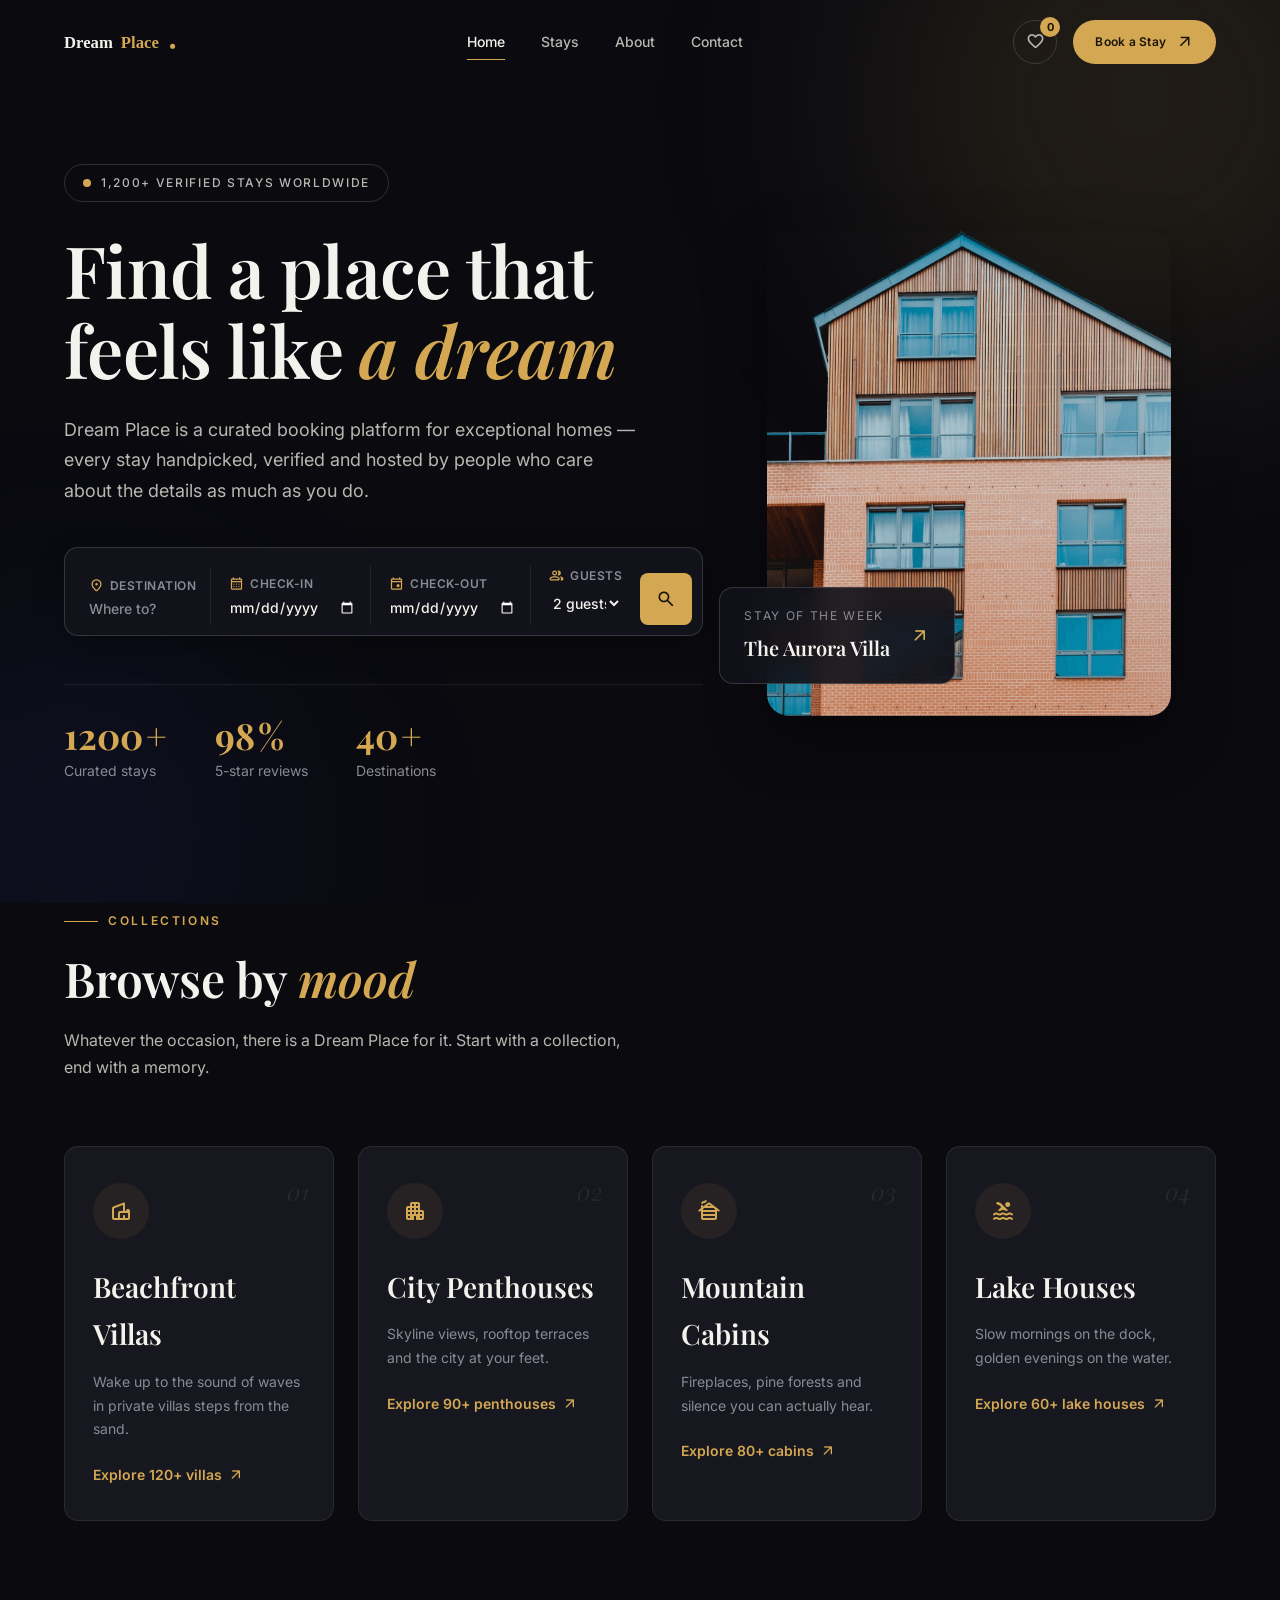
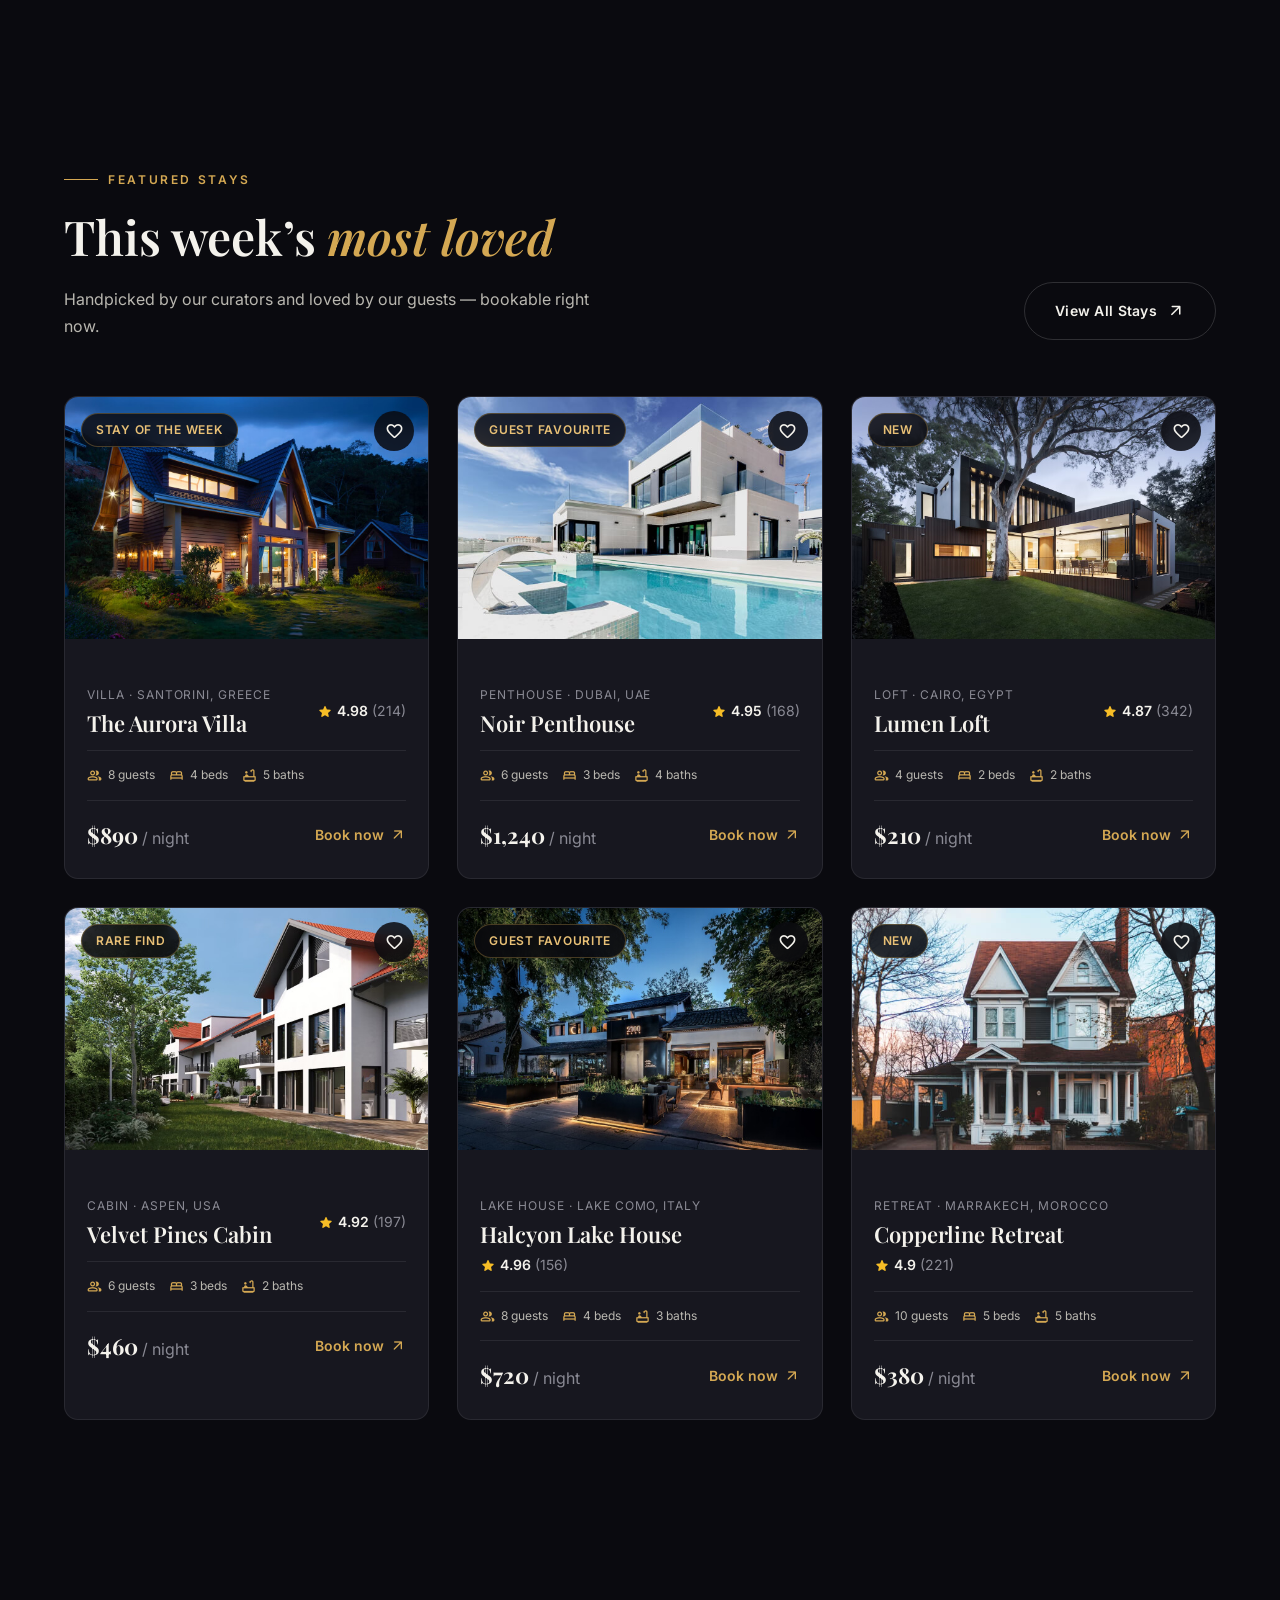
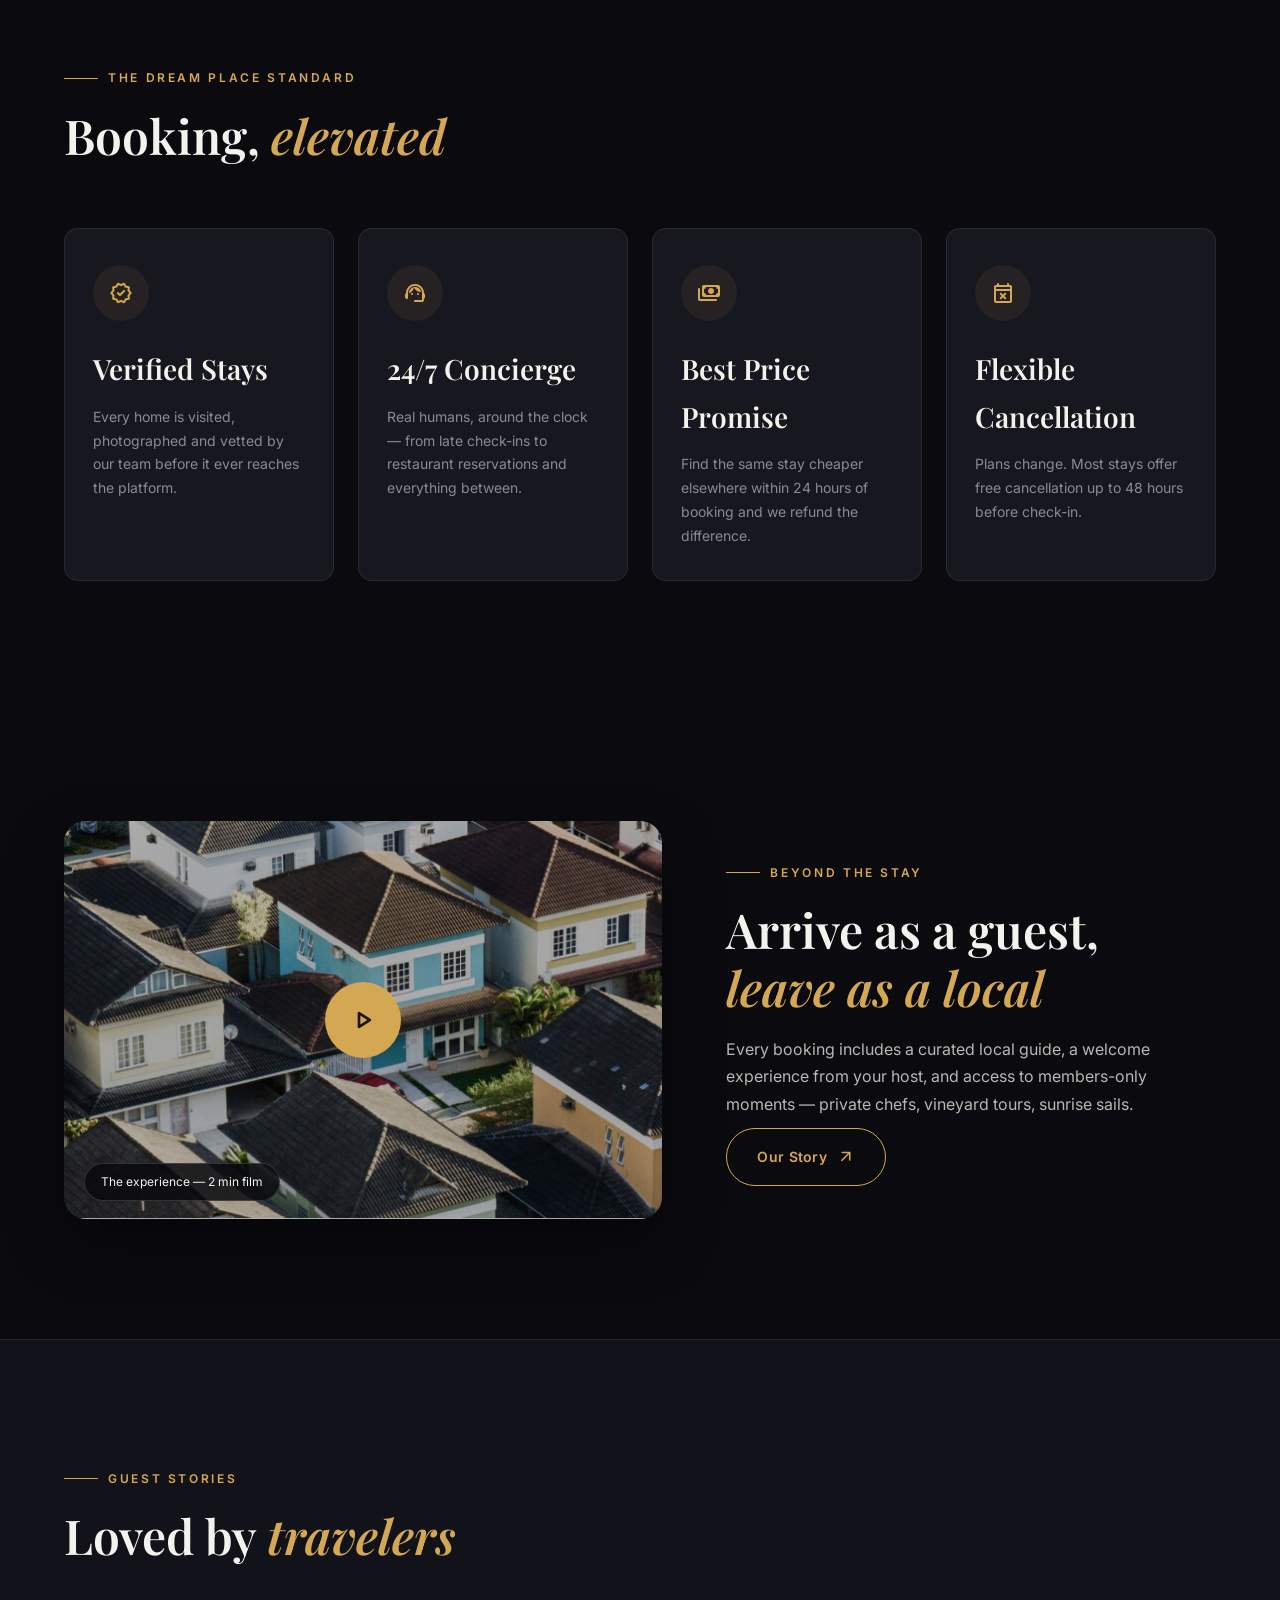
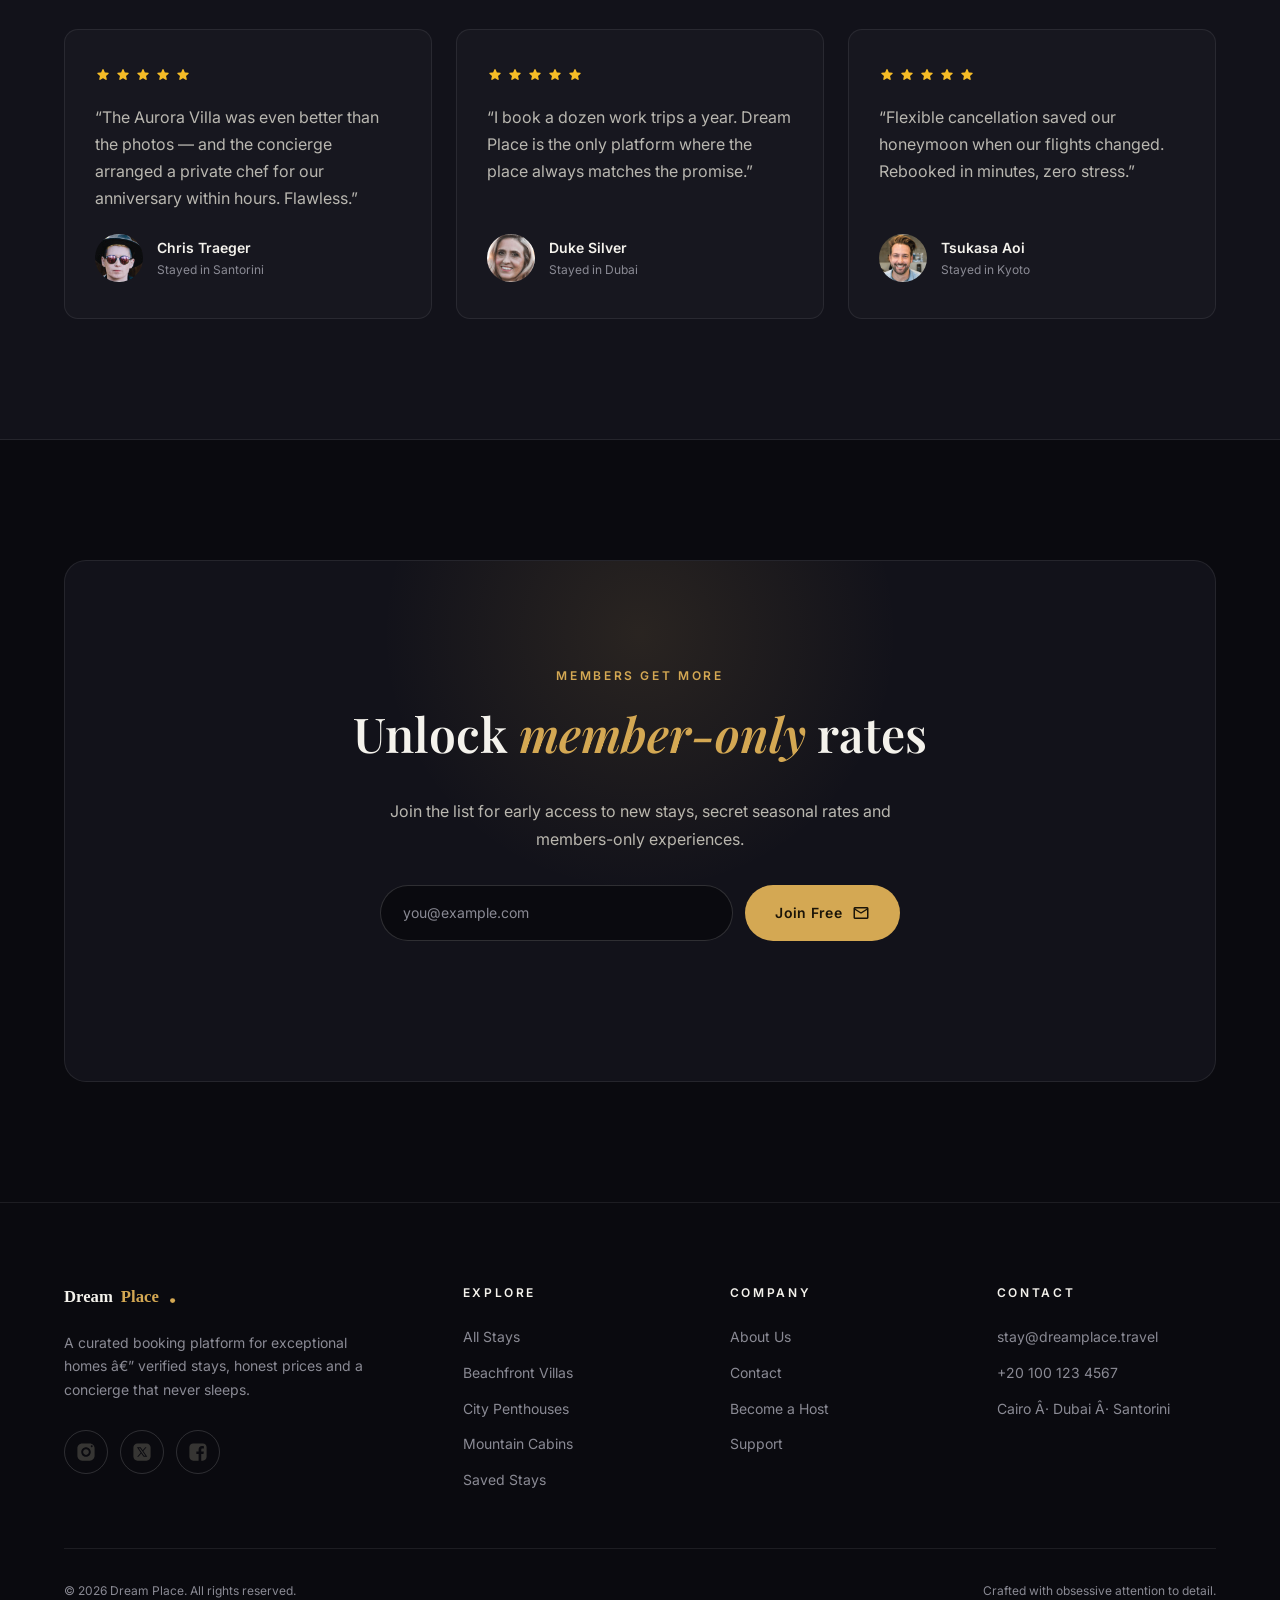
==== commit c9a59956: "fix(responsive): homepage grids collapse correctly on mobile - Root cause: index.html never loaded p" ====
--- a/index.html
+++ b/index.html
@@ -58,6 +58,7 @@
       href="https://fonts.googleapis.com/css2?family=Material+Symbols+Rounded:opsz,wght,FILL,GRAD@24,400,0..1,0"
     />
     <link rel="stylesheet" href="./assets/css/style.css" />
+    <link rel="stylesheet" href="./assets/css/pages.css" />
     <script src="./assets/js/main.js" defer></script>
     <script src="./assets/js/booking.js" defer></script>
   </head>
--- a/assets/css/style.css
+++ b/assets/css/style.css
@@ -843,6 +843,7 @@
   position: absolute;
   inset-block-start: 16px;
   inset-inline-start: 16px;
+  max-width: calc(100% - 76px);
   padding: 6px 14px;
   background: #0a0a0fd9;
   backdrop-filter: blur(8px);
@@ -853,6 +854,9 @@
   text-transform: uppercase;
   border: 1px solid #d4a8534d;
   border-radius: var(--radius-full);
+  white-space: nowrap;
+  overflow: hidden;
+  text-overflow: ellipsis;
 }
 
 .fav-btn {
@@ -980,9 +984,10 @@
 
 .stay-foot {
   display: flex;
+  flex-wrap: wrap;
   align-items: center;
   justify-content: space-between;
-  gap: 12px;
+  gap: 10px 12px;
 }
 
 .stay-price {
@@ -1012,6 +1017,37 @@
 
 .stay-cta:hover .material-symbols-rounded {
   transform: translate(2px, -2px);
+}
+
+/*-----------------------------------*\
+  #WHY LIST + EXPERIENCE
+\*-----------------------------------*/
+.why-list {
+  display: grid;
+  grid-template-columns: repeat(4, 1fr);
+  gap: 24px;
+}
+
+.why-card {
+  position: relative;
+  padding: 36px 28px 32px;
+  background: var(--bg-surface);
+  border: 1px solid var(--line);
+  border-radius: var(--radius-medium);
+  transition: var(--transition-quick);
+}
+
+.why-card:hover {
+  transform: translateY(-6px);
+  border-color: var(--line-strong);
+  box-shadow: var(--shadow-soft);
+}
+
+.experience-grid {
+  display: grid;
+  grid-template-columns: 1.1fr 0.9fr;
+  align-items: center;
+  gap: 64px;
 }
 
 /*-----------------------------------*\
@@ -1721,9 +1757,20 @@
     inset-inline-start: 24px;
   }
 
+  .stay-grid,
+  .collection-list,
+  .why-list {
+    grid-template-columns: repeat(2, 1fr);
+  }
+
   .service-list,
   .work-grid {
     grid-template-columns: repeat(2, 1fr);
+  }
+
+  .experience-grid {
+    grid-template-columns: 1fr;
+    gap: 40px;
   }
 
   .quote-grid {
@@ -1839,6 +1886,39 @@
     font-size: 1.6rem;
   }
 
+  /* booking search: two columns, full-width submit below */
+  .search-bar {
+    grid-template-columns: 1fr 1fr;
+  }
+
+  .search-field {
+    border-inline-end: none;
+    border-block-end: 1px solid var(--line);
+    padding: 10px 12px;
+  }
+
+  .search-bar .search-submit {
+    grid-column: 1 / -1;
+    width: 100%;
+    border-radius: var(--radius-small);
+  }
+
+  /* every card grid collapses to a single column */
+  .stay-grid,
+  .collection-list,
+  .why-list {
+    grid-template-columns: 1fr;
+  }
+
+  .section-head-row {
+    flex-direction: column;
+    align-items: flex-start;
+  }
+
+  .section-head-row .btn {
+    width: 100%;
+  }
+
   .newsletter-form {
     flex-direction: column;
   }
@@ -1894,9 +1974,9 @@
 }
 
 /*-----------------------------------*\
-  #SMALL PHONES (<= 420px)
-\*-----------------------------------*/
-@media (max-width: 420px) {
+  #SMALL PHONES (<= 480px)
+\*-----------------------------------*/
+@media (max-width: 480px) {
   :root {
     --gutter: 16px;
   }
--- a/assets/css/pages.css
+++ b/assets/css/pages.css
@@ -0,0 +1,574 @@
+/*-----------------------------------*\
+  #pages.css — inner pages (Dream Place)
+\*-----------------------------------*/
+
+/*-----------------------------------*\
+  #PAGE HERO + FILTER BAR
+\*-----------------------------------*/
+.page-hero {
+  padding-block: calc(var(--header-height) + 72px) 72px;
+}
+
+.page-hero .section-text {
+  font-size: var(--fs-body-large);
+}
+
+.filter-bar {
+  display: grid;
+  grid-template-columns: 1.4fr 1fr 1fr 0.8fr 1fr;
+  gap: 18px;
+  padding: 22px;
+  background: var(--bg-elevated);
+  border: 1px solid var(--line-strong);
+  border-radius: var(--radius-medium);
+  margin-block-end: 56px;
+}
+
+.filter-field label {
+  display: flex;
+  align-items: center;
+  gap: 6px;
+  font-size: var(--fs-micro);
+  font-weight: var(--weight-semiBold);
+  letter-spacing: 0.04em;
+  text-transform: uppercase;
+  color: var(--muted);
+  margin-block-end: 8px;
+}
+
+.filter-field label .material-symbols-rounded {
+  font-size: 1.5rem;
+  color: var(--accent);
+}
+
+.filter-field input,
+.filter-field select {
+  width: 100%;
+  padding: 12px 16px;
+  background: var(--bg-surface);
+  border: 1px solid var(--line);
+  border-radius: var(--radius-small);
+  color: var(--ink);
+  font-family: var(--font-sans);
+  font-size: var(--fs-label);
+  outline: none;
+  color-scheme: dark;
+  transition: border-color var(--transition-quick);
+}
+
+.filter-field input:focus,
+.filter-field select:focus {
+  border-color: var(--accent);
+}
+
+.filter-field select option {
+  background: var(--bg-elevated);
+  color: var(--ink);
+}
+
+/*-----------------------------------*\
+  #EMPTY STATE
+\*-----------------------------------*/
+.empty-state {
+  text-align: center;
+  padding: 80px 24px;
+  background: var(--bg-elevated);
+  border: 1px dashed var(--line-strong);
+  border-radius: var(--radius-medium);
+}
+
+.empty-state .material-symbols-rounded {
+  font-size: 4.8rem;
+  color: var(--accent);
+  margin-inline: auto;
+  margin-block-end: 16px;
+}
+
+.empty-title {
+  font-family: var(--font-serif);
+  font-size: var(--fs-title);
+  font-weight: var(--weight-semiBold);
+  margin-block-end: 12px;
+}
+
+/*-----------------------------------*\
+  #EXPERIENCE (base grid lives in style.css)
+\*-----------------------------------*/
+.video-card {
+  position: relative;
+  display: block;
+  aspect-ratio: 3 / 2;
+  border-radius: var(--radius-large);
+  overflow: hidden;
+  box-shadow: var(--shadow-lift);
+}
+
+.video-card .img-cover {
+  transition: transform 1.2s var(--ease-out);
+}
+
+.video-card:hover .img-cover {
+  transform: scale(1.05);
+}
+
+.video-play {
+  position: absolute;
+  inset: 0;
+  display: flex;
+  align-items: center;
+  justify-content: center;
+  background: #0000004d;
+}
+
+.video-play .material-symbols-rounded {
+  display: flex;
+  align-items: center;
+  justify-content: center;
+  width: 76px;
+  height: 76px;
+  font-size: 3.2rem;
+  color: var(--accent-ink);
+  background: var(--accent);
+  border-radius: var(--radius-circle);
+  transition: var(--transition-quick);
+}
+
+.video-card:hover .video-play .material-symbols-rounded {
+  transform: scale(1.1);
+  box-shadow: var(--shadow-accent);
+}
+
+.video-caption {
+  position: absolute;
+  inset-block-end: 18px;
+  inset-inline-start: 20px;
+  max-width: calc(100% - 40px);
+  padding: 8px 16px;
+  background: #0a0a0fd9;
+  border: 1px solid var(--line-strong);
+  border-radius: var(--radius-full);
+  font-size: var(--fs-micro);
+  color: var(--ink);
+  white-space: nowrap;
+  overflow: hidden;
+  text-overflow: ellipsis;
+}
+
+/*-----------------------------------*\
+  #DETAILS PAGE
+\*-----------------------------------*/
+.details-section {
+  padding-block-start: calc(var(--header-height) + 48px);
+}
+
+.breadcrumb {
+  display: flex;
+  align-items: center;
+  gap: 8px;
+  font-size: var(--fs-label);
+  color: var(--muted);
+  margin-block-end: 28px;
+}
+
+.breadcrumb .material-symbols-rounded {
+  font-size: 1.4rem;
+}
+
+.breadcrumb a {
+  transition: color var(--transition-quick);
+}
+
+.breadcrumb a:hover {
+  color: var(--accent);
+}
+
+.breadcrumb [aria-current="page"] {
+  color: var(--ink);
+}
+
+.details-grid {
+  display: grid;
+  grid-template-columns: 1fr 400px;
+  gap: 48px;
+  align-items: start;
+}
+
+.details-media {
+  position: relative;
+  aspect-ratio: 16 / 10;
+  border-radius: var(--radius-large);
+  overflow: hidden;
+  box-shadow: var(--shadow-lift);
+  margin-block-end: 32px;
+}
+
+.details-head {
+  display: flex;
+  flex-wrap: wrap;
+  align-items: flex-start;
+  justify-content: space-between;
+  gap: 16px;
+  margin-block-end: 18px;
+}
+
+.details-head > div {
+  min-width: 0;
+  flex: 1 1 60%;
+}
+
+.details-title {
+  font-family: var(--font-serif);
+  font-size: var(--fs-headline);
+  font-weight: var(--weight-semiBold);
+  line-height: var(--lh-title);
+}
+
+.fav-btn-lg {
+  position: static;
+  width: 52px;
+  height: 52px;
+  border: 1px solid var(--line-strong);
+  flex-shrink: 0;
+}
+
+.stay-specs-lg {
+  font-size: var(--fs-body);
+  margin-block-end: 24px;
+}
+
+.stay-specs-lg li {
+  font-size: var(--fs-label);
+  gap: 8px;
+}
+
+.details-text {
+  color: var(--ink-soft);
+  max-width: 70ch;
+  margin-block-end: 40px;
+}
+
+.details-subtitle {
+  font-family: var(--font-serif);
+  font-size: var(--fs-title);
+  font-weight: var(--weight-semiBold);
+  margin-block-end: 20px;
+}
+
+.amenities-grid {
+  display: grid;
+  grid-template-columns: repeat(2, 1fr);
+  gap: 14px;
+  margin-block-end: 40px;
+}
+
+.amenity {
+  display: flex;
+  align-items: center;
+  gap: 10px;
+  font-size: var(--fs-label);
+  color: var(--ink-soft);
+}
+
+.amenity .material-symbols-rounded {
+  font-size: 1.7rem;
+  color: var(--accent);
+}
+
+.host-card {
+  display: flex;
+  align-items: center;
+  gap: 16px;
+  padding: 24px;
+  background: var(--bg-elevated);
+  border: 1px solid var(--line);
+  border-radius: var(--radius-medium);
+}
+
+.host-card .quote-avatar {
+  width: 56px;
+  height: 56px;
+}
+
+.host-badge {
+  display: inline-flex;
+  align-items: center;
+  gap: 6px;
+  margin-inline-start: auto;
+  font-size: var(--fs-micro);
+  font-weight: var(--weight-semiBold);
+  color: var(--accent);
+  white-space: nowrap;
+}
+
+.host-badge .material-symbols-rounded {
+  font-size: 1.6rem;
+}
+
+/*-----------------------------------*\
+  #BOOKING WIDGET
+\*-----------------------------------*/
+.booking-widget {
+  position: sticky;
+  top: calc(var(--header-height) + 24px);
+  padding: 28px;
+  background: var(--bg-elevated);
+  border: 1px solid var(--line-strong);
+  border-radius: var(--radius-large);
+  box-shadow: var(--shadow-soft);
+}
+
+.booking-price {
+  font-family: var(--font-serif);
+  font-size: 2.8rem;
+  color: var(--ink);
+  margin-block-end: 6px;
+}
+
+.booking-price span {
+  font-family: var(--font-sans);
+  font-size: var(--fs-label);
+  color: var(--muted);
+}
+
+.booking-widget .stay-rating {
+  margin-block-end: 24px;
+}
+
+.booking-dates {
+  display: grid;
+  grid-template-columns: 1fr 1fr;
+  gap: 12px;
+}
+
+.booking-field {
+  margin-block-end: 16px;
+}
+
+.booking-field label {
+  display: block;
+  font-size: var(--fs-micro);
+  font-weight: var(--weight-semiBold);
+  letter-spacing: 0.04em;
+  text-transform: uppercase;
+  color: var(--muted);
+  margin-block-end: 8px;
+}
+
+.booking-field input,
+.booking-field select,
+.booking-field textarea {
+  width: 100%;
+  padding: 14px 16px;
+  background: var(--bg-surface);
+  border: 1px solid var(--line);
+  border-radius: var(--radius-small);
+  color: var(--ink);
+  font-family: var(--font-sans);
+  font-size: var(--fs-label);
+  outline: none;
+  color-scheme: dark;
+  transition: border-color var(--transition-quick);
+  resize: vertical;
+}
+
+.booking-field input:focus,
+.booking-field select:focus,
+.booking-field textarea:focus {
+  border-color: var(--accent);
+}
+
+.booking-field input::placeholder,
+.booking-field textarea::placeholder {
+  color: var(--muted);
+}
+
+.booking-field select option {
+  background: var(--bg-elevated);
+  color: var(--ink);
+}
+
+.booking-summary {
+  border-block-start: 1px solid var(--line);
+  padding-block-start: 18px;
+  margin-block: 8px 4px;
+}
+
+.booking-row {
+  display: flex;
+  justify-content: space-between;
+  gap: 12px;
+  font-size: var(--fs-label);
+  color: var(--ink-soft);
+  margin-block-end: 10px;
+}
+
+.booking-row dt {
+  color: var(--muted);
+}
+
+.booking-row-total {
+  border-block-start: 1px solid var(--line);
+  padding-block-start: 14px;
+  margin-block-start: 6px;
+  font-weight: var(--weight-semiBold);
+}
+
+.booking-row-total dt,
+.booking-row-total dd {
+  color: var(--ink);
+  font-size: var(--fs-body);
+}
+
+.booking-hint {
+  text-align: center;
+  font-size: var(--fs-micro);
+  color: var(--muted);
+  margin-block-start: 14px;
+}
+
+/*-----------------------------------*\
+  #CONTACT PAGE
+\*-----------------------------------*/
+.contact-grid {
+  display: grid;
+  grid-template-columns: 0.9fr 1.1fr;
+  gap: 48px;
+  align-items: start;
+}
+
+.contact-list {
+  display: grid;
+  gap: 20px;
+}
+
+.contact-item {
+  display: flex;
+  align-items: flex-start;
+  gap: 18px;
+  padding: 24px;
+  background: var(--bg-elevated);
+  border: 1px solid var(--line);
+  border-radius: var(--radius-medium);
+}
+
+.contact-item .service-icon {
+  width: 48px;
+  height: 48px;
+  font-size: 2rem;
+  margin-block-end: 0;
+  flex-shrink: 0;
+}
+
+.contact-label {
+  font-size: var(--fs-micro);
+  letter-spacing: 0.08em;
+  text-transform: uppercase;
+  color: var(--muted);
+  margin-block-end: 4px;
+}
+
+.contact-value {
+  font-size: var(--fs-body);
+  font-weight: var(--weight-medium);
+  color: var(--ink);
+  transition: color var(--transition-quick);
+}
+
+a.contact-value:hover {
+  color: var(--accent);
+}
+
+.contact-form {
+  padding: 32px;
+  background: var(--bg-elevated);
+  border: 1px solid var(--line-strong);
+  border-radius: var(--radius-medium);
+}
+
+.form-row {
+  display: grid;
+  grid-template-columns: 1fr 1fr;
+  gap: 16px;
+}
+
+/*-----------------------------------*\
+  #RESPONSIVE
+\*-----------------------------------*/
+@media (max-width: 1080px) {
+  .details-grid {
+    grid-template-columns: 1fr;
+  }
+
+  .booking-widget {
+    position: static;
+  }
+
+  .filter-bar {
+    grid-template-columns: 1fr 1fr;
+  }
+
+  .contact-grid {
+    grid-template-columns: 1fr;
+  }
+}
+
+@media (max-width: 600px) {
+  .filter-bar {
+    grid-template-columns: 1fr;
+    gap: 14px;
+    padding: 18px;
+  }
+
+  .booking-dates,
+  .form-row,
+  .amenities-grid {
+    grid-template-columns: 1fr;
+  }
+
+  .details-grid {
+    gap: 32px;
+  }
+
+  .details-section {
+    padding-block-start: calc(var(--header-height) + 28px);
+  }
+
+  .page-hero {
+    padding-block: calc(var(--header-height) + 40px) 48px;
+  }
+
+  .booking-widget {
+    padding: 22px;
+  }
+
+  .contact-item {
+    padding: 20px;
+  }
+
+  .contact-form {
+    padding: 22px;
+  }
+
+  .empty-state {
+    padding: 56px 20px;
+  }
+
+  .host-card {
+    flex-wrap: wrap;
+  }
+}
+
+@media (max-width: 480px) {
+  .amenities-grid,
+  .stay-specs-lg {
+    gap: 10px;
+  }
+
+  .details-media {
+    aspect-ratio: 4 / 3;
+  }
+
+  .booking-price {
+    font-size: 2.4rem;
+  }
+}
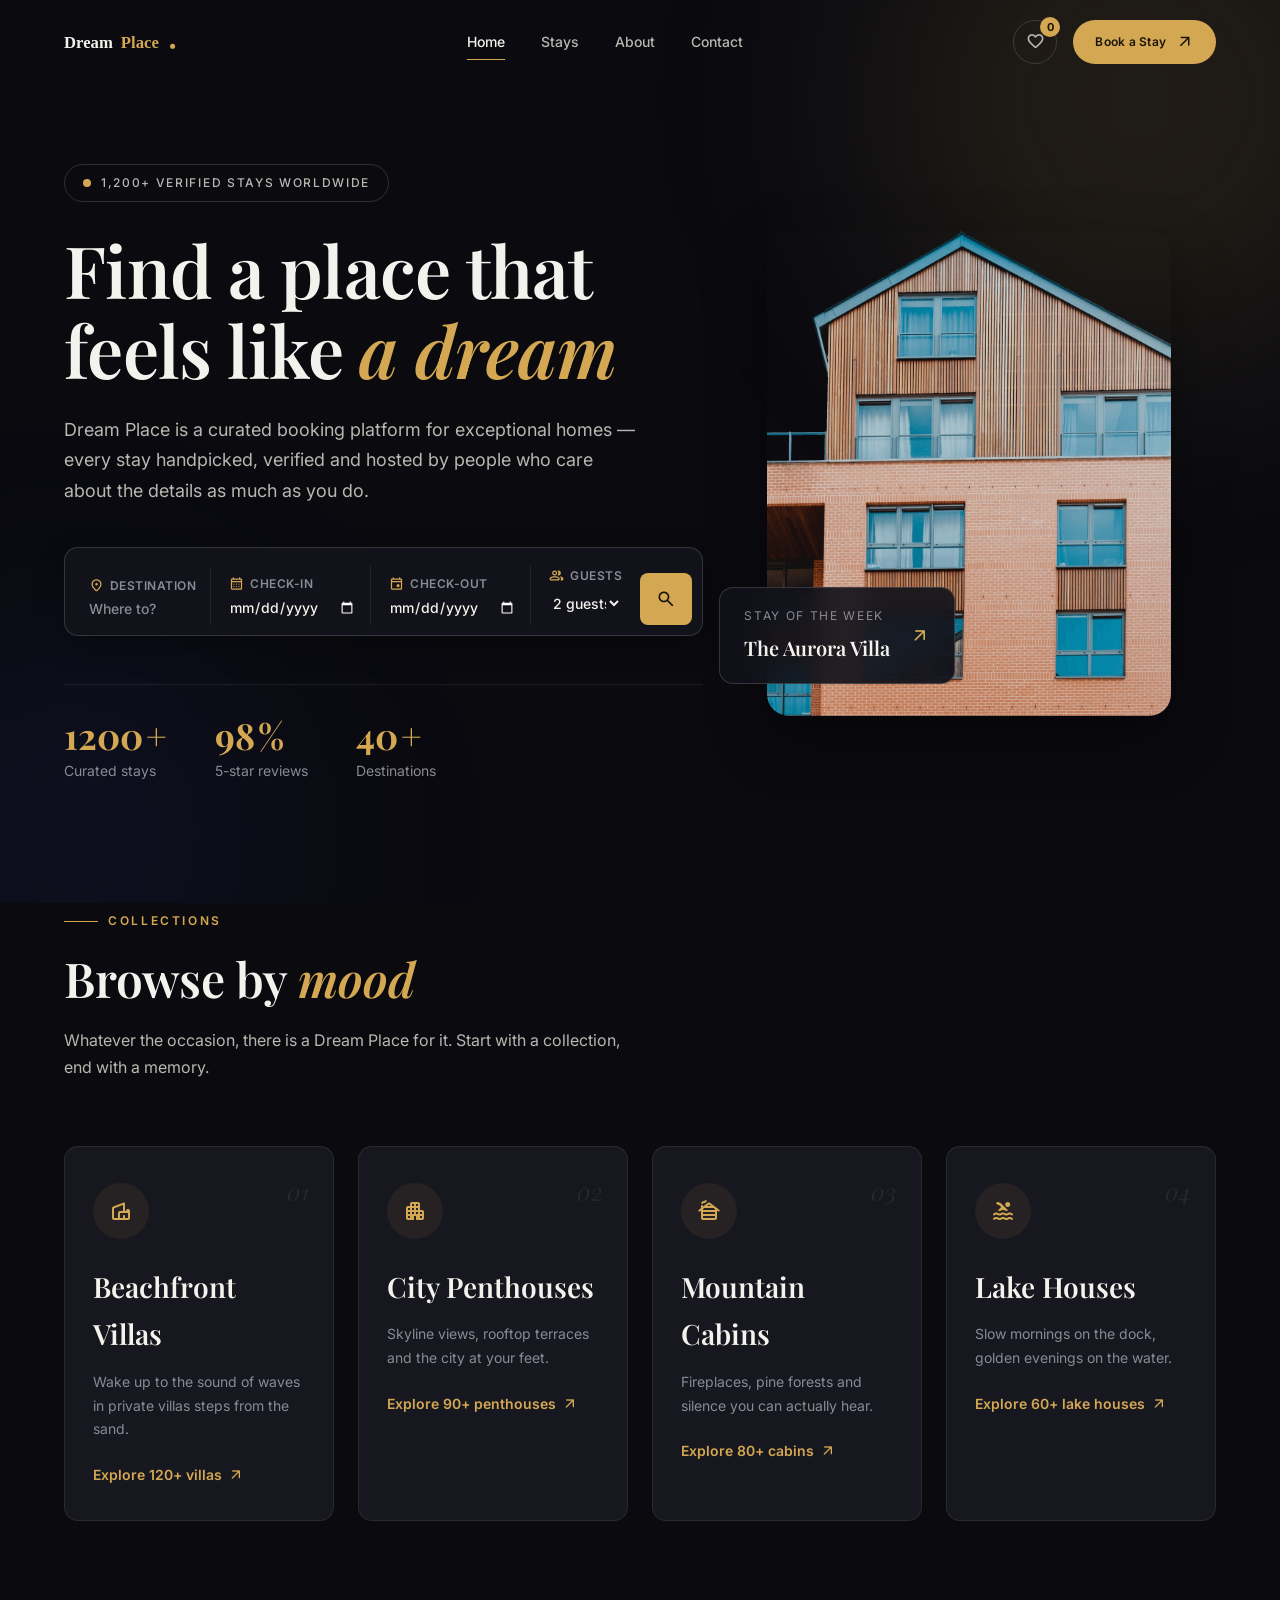
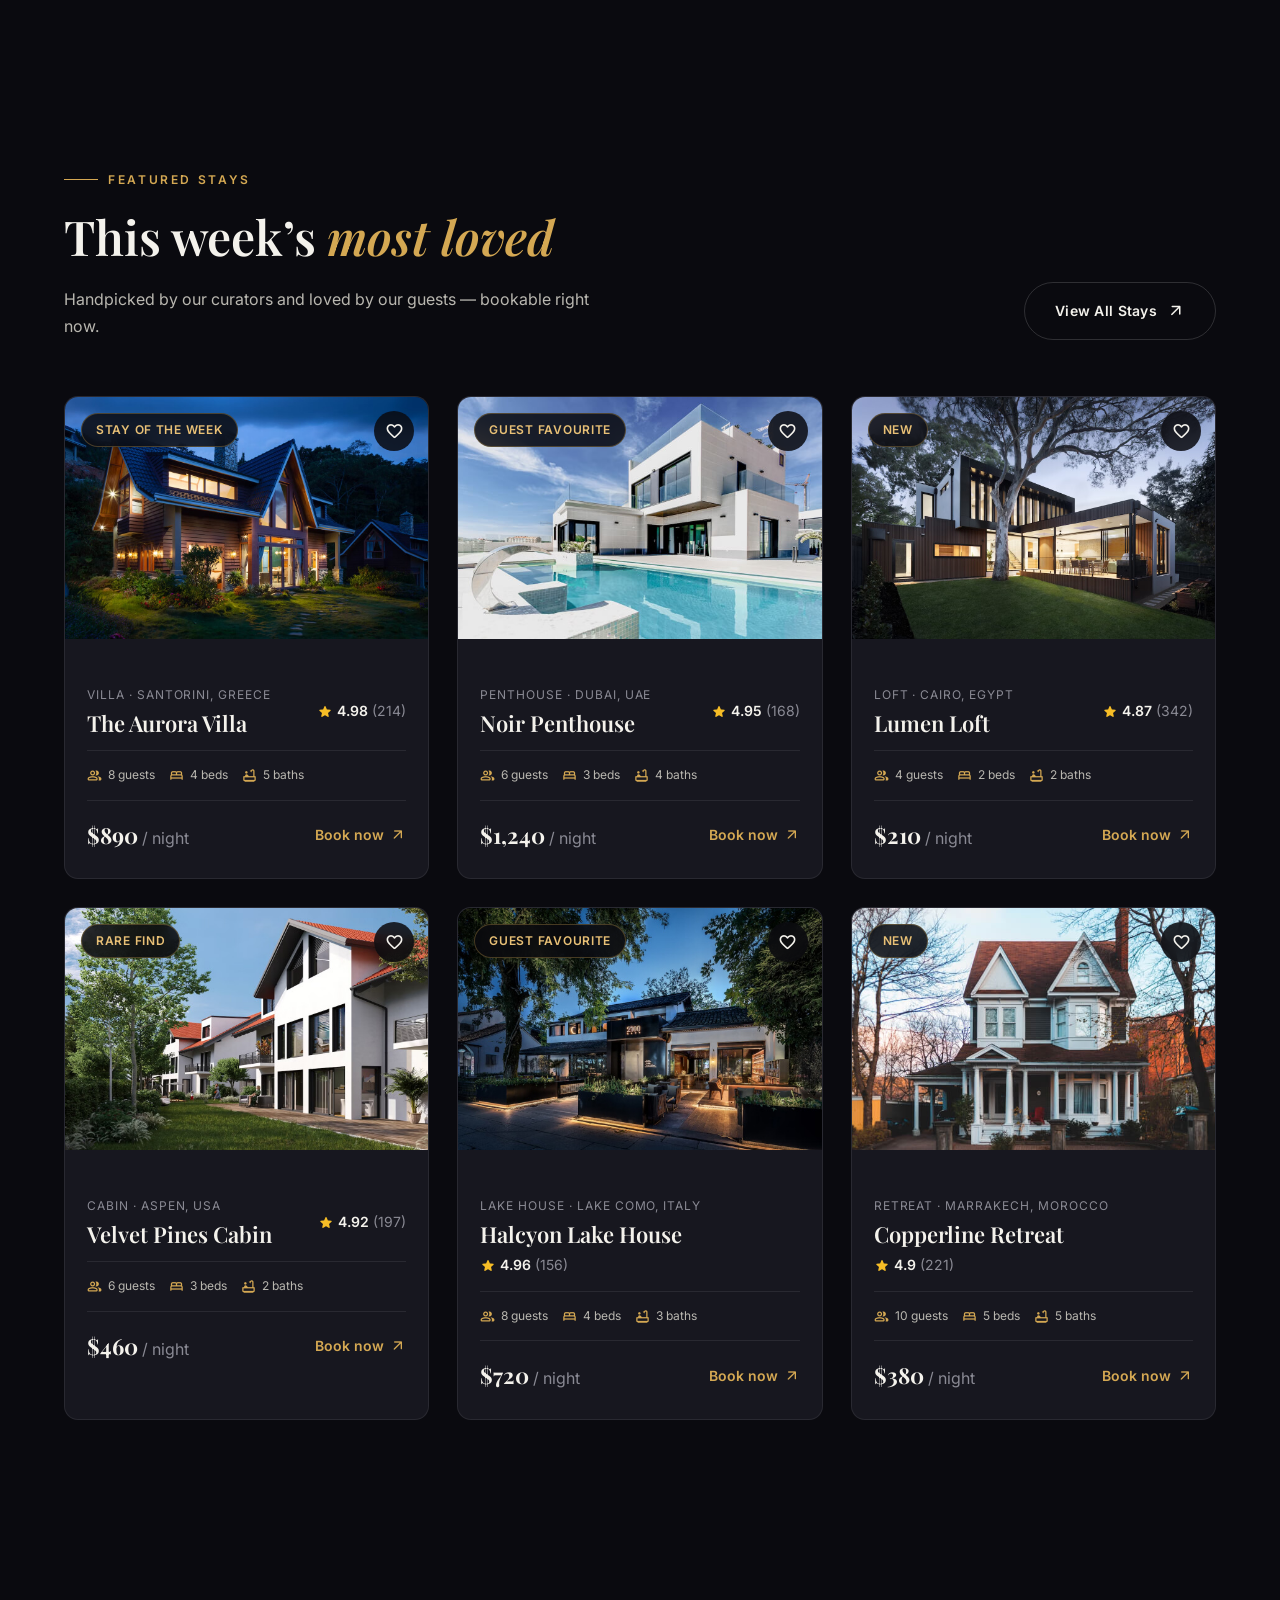
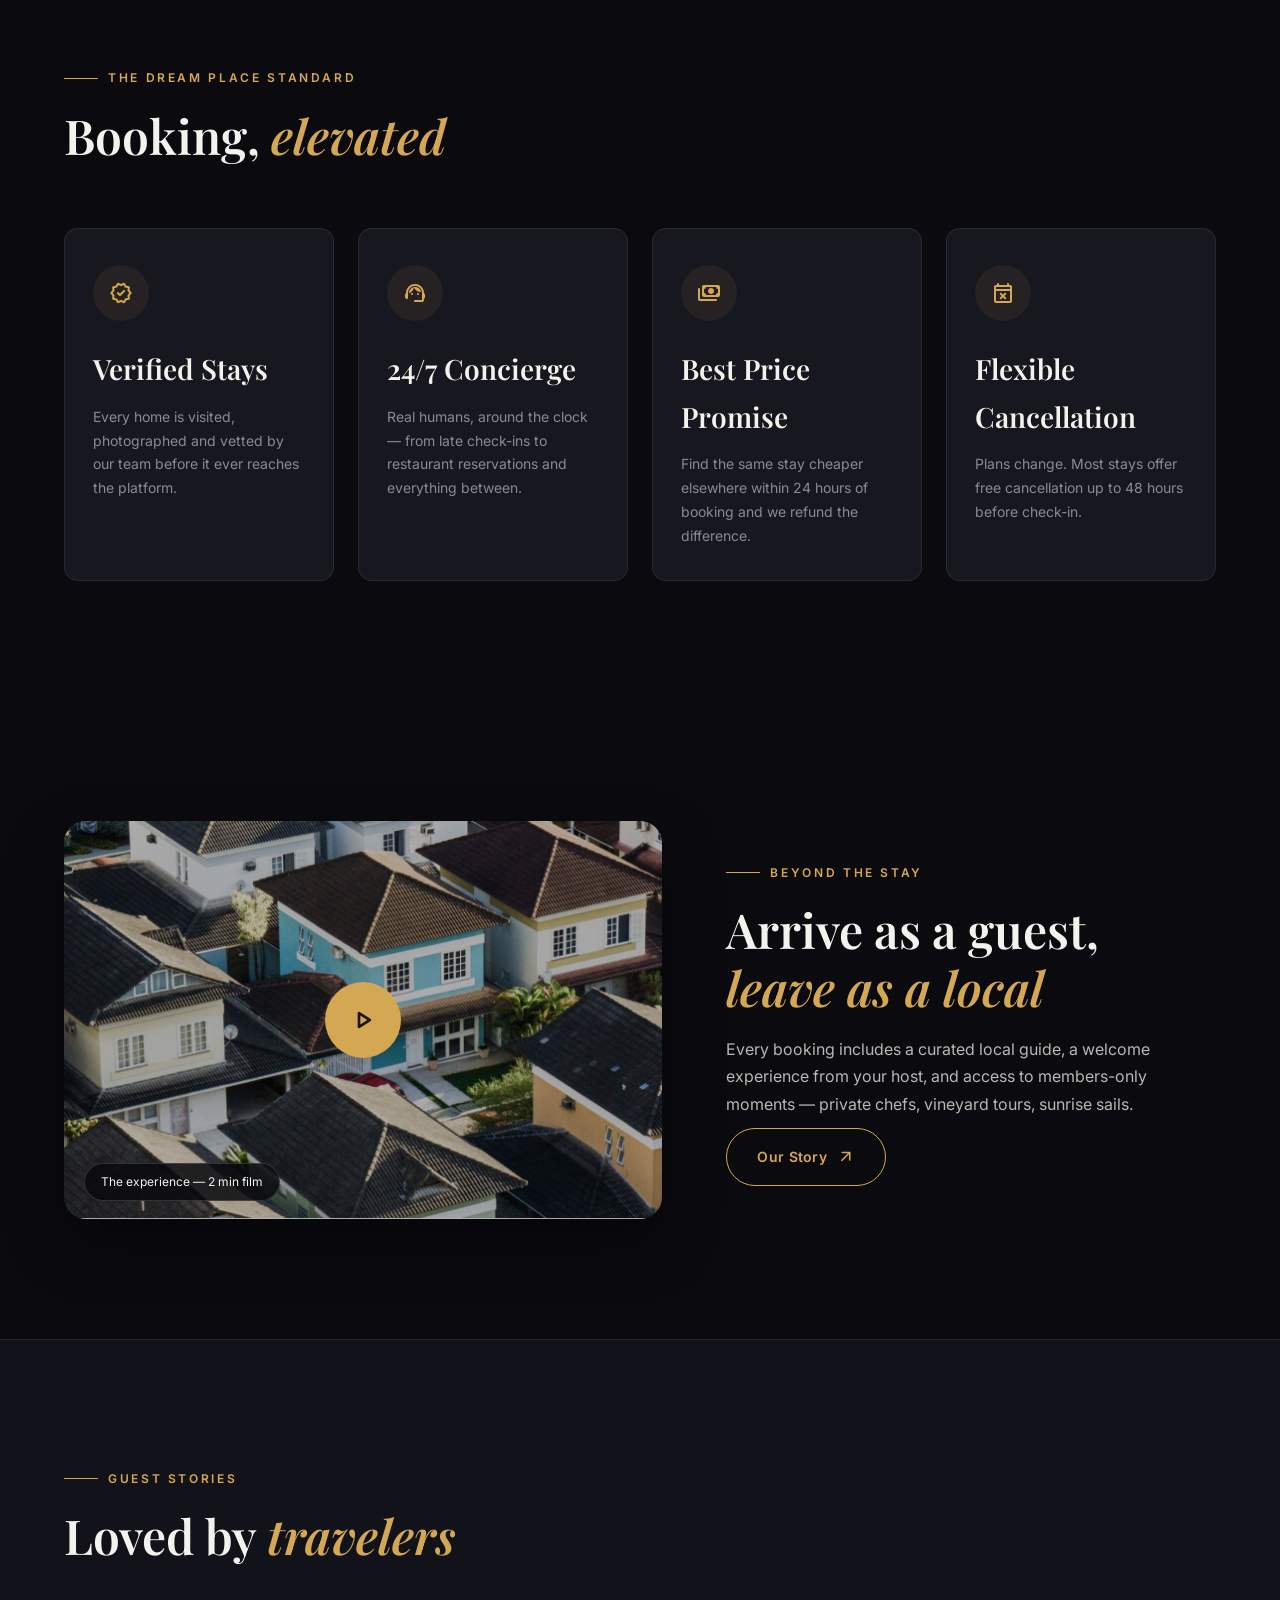
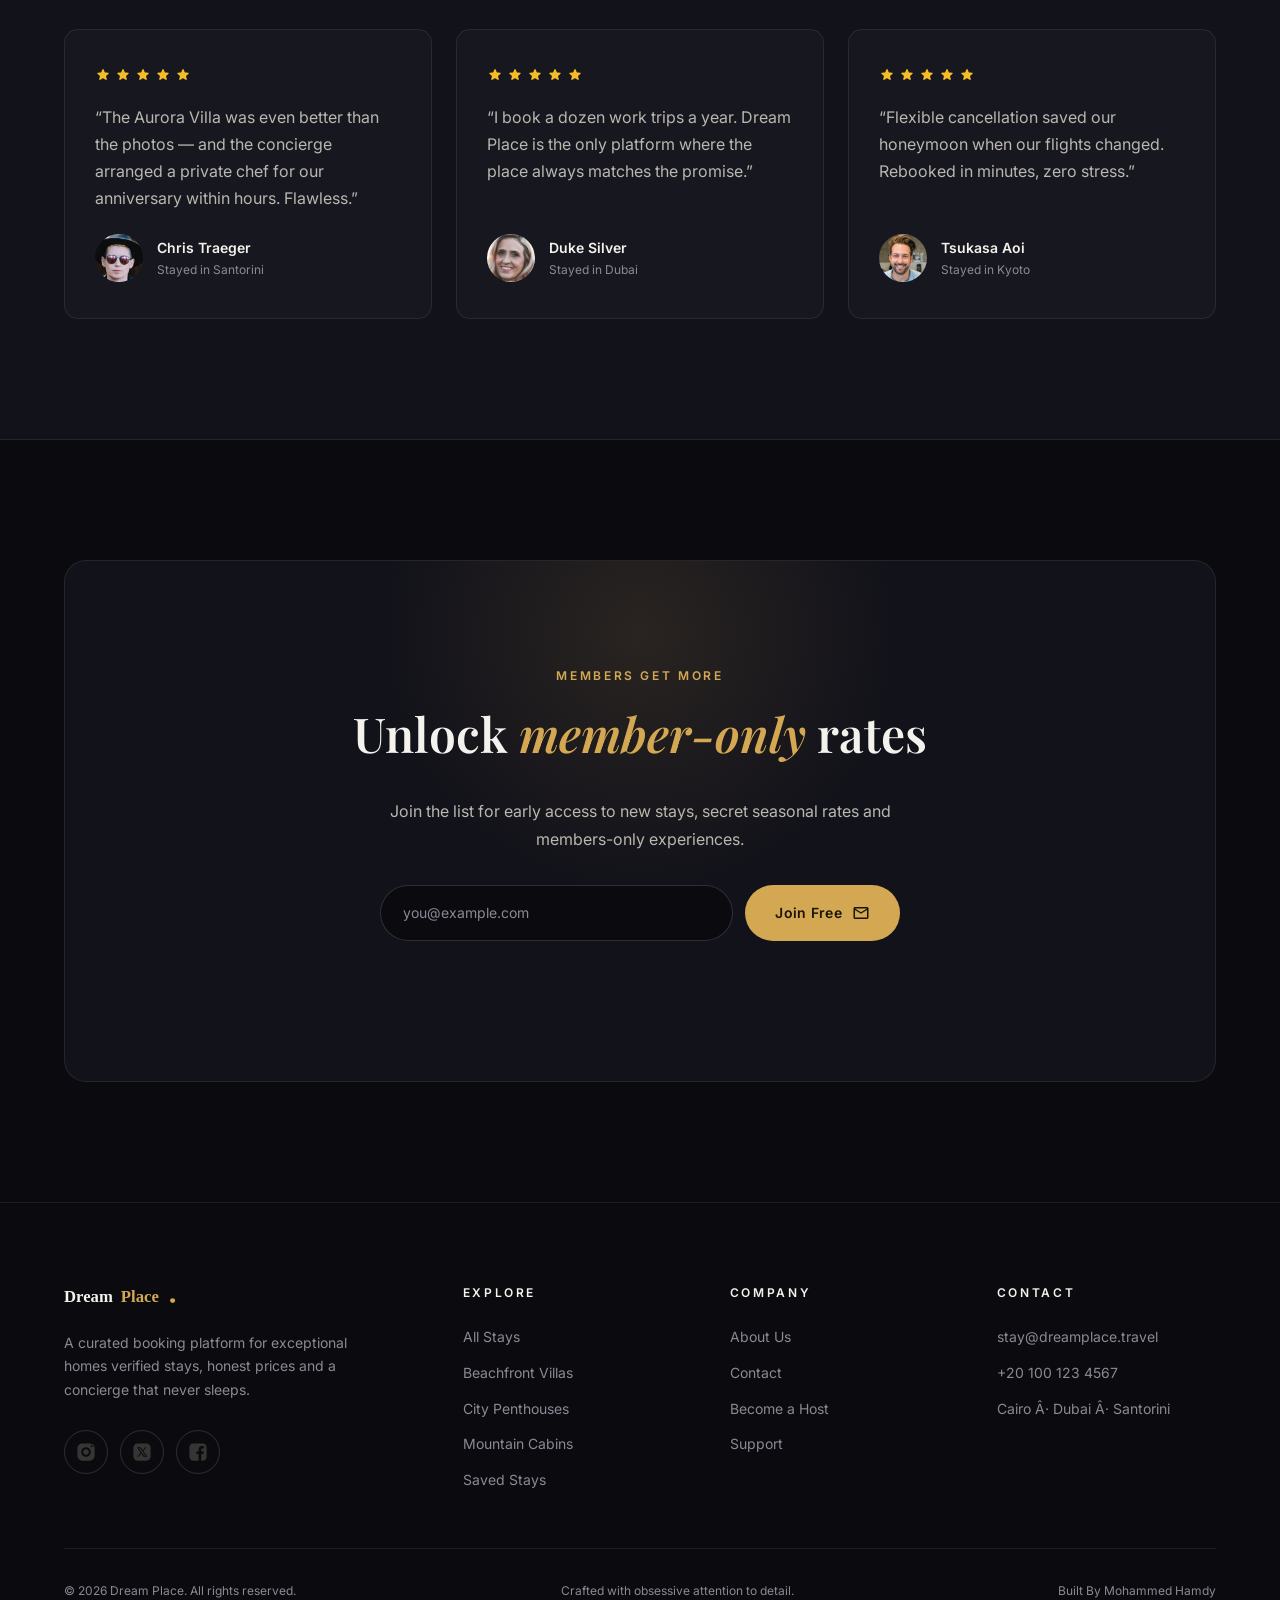
==== commit e5e321ae: "feat: revamp about & contact pages, polish site-wide pages, drop style guide - Rebuilt about.html an" ====
--- a/index.html
+++ b/index.html
@@ -710,7 +710,7 @@
             <a
               href="index.html"
               class="logo"
-              aria-label="Dream Place â€” back to top"
+              aria-label="Dream Place — back to top"
             >
               <img
                 src="./assets/images/logo.svg"
@@ -720,8 +720,8 @@
               />
             </a>
             <p class="footer-text">
-              A curated booking platform for exceptional homes â€” verified
-              stays, honest prices and a concierge that never sleeps.
+              A curated booking platform for exceptional homes verified stays,
+              honest prices and a concierge that never sleeps.
             </p>
             <ul class="social-list">
               <li>
@@ -812,6 +812,7 @@
         <div class="footer-bottom">
           <p class="copyright">&copy; 2026 Dream Place. All rights reserved.</p>
           <p class="footer-note">Crafted with obsessive attention to detail.</p>
+          <p class="footer-note">Built By Mohammed Hamdy</p>
         </div>
       </div>
     </footer>
